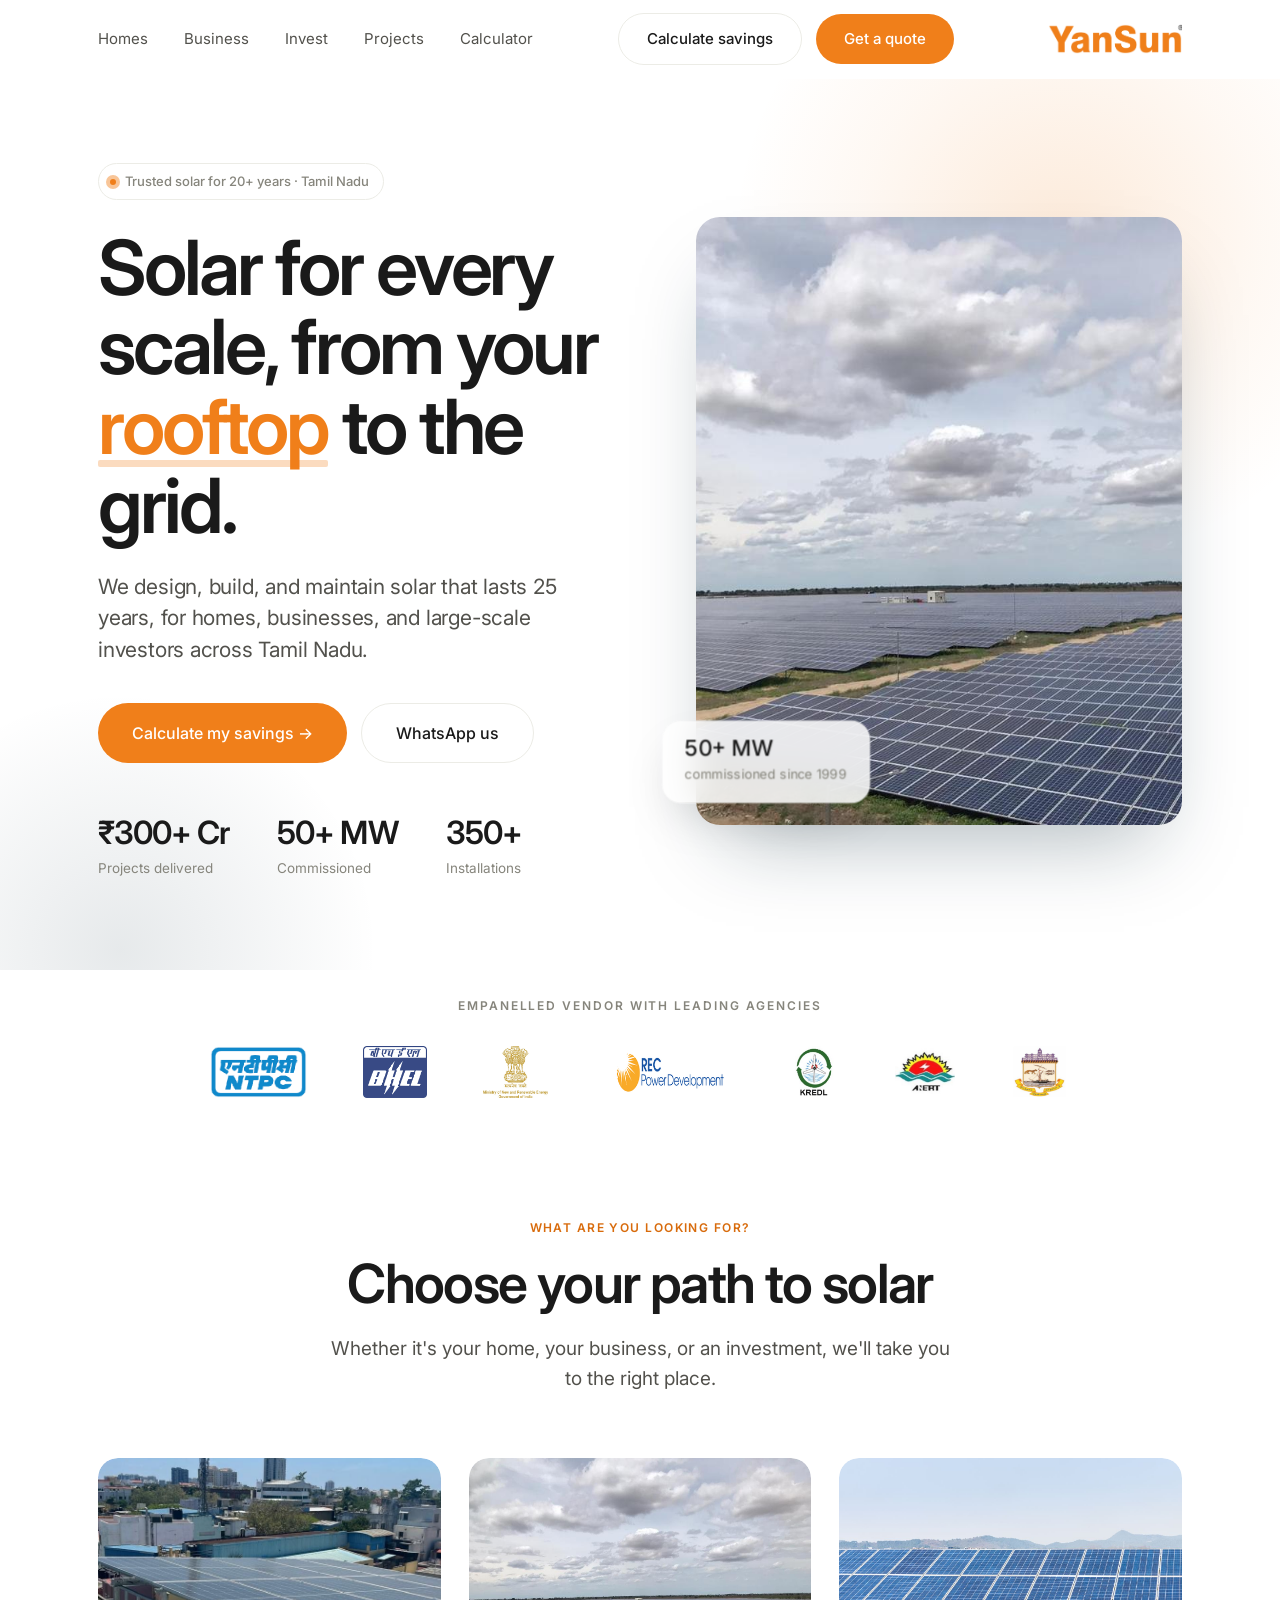
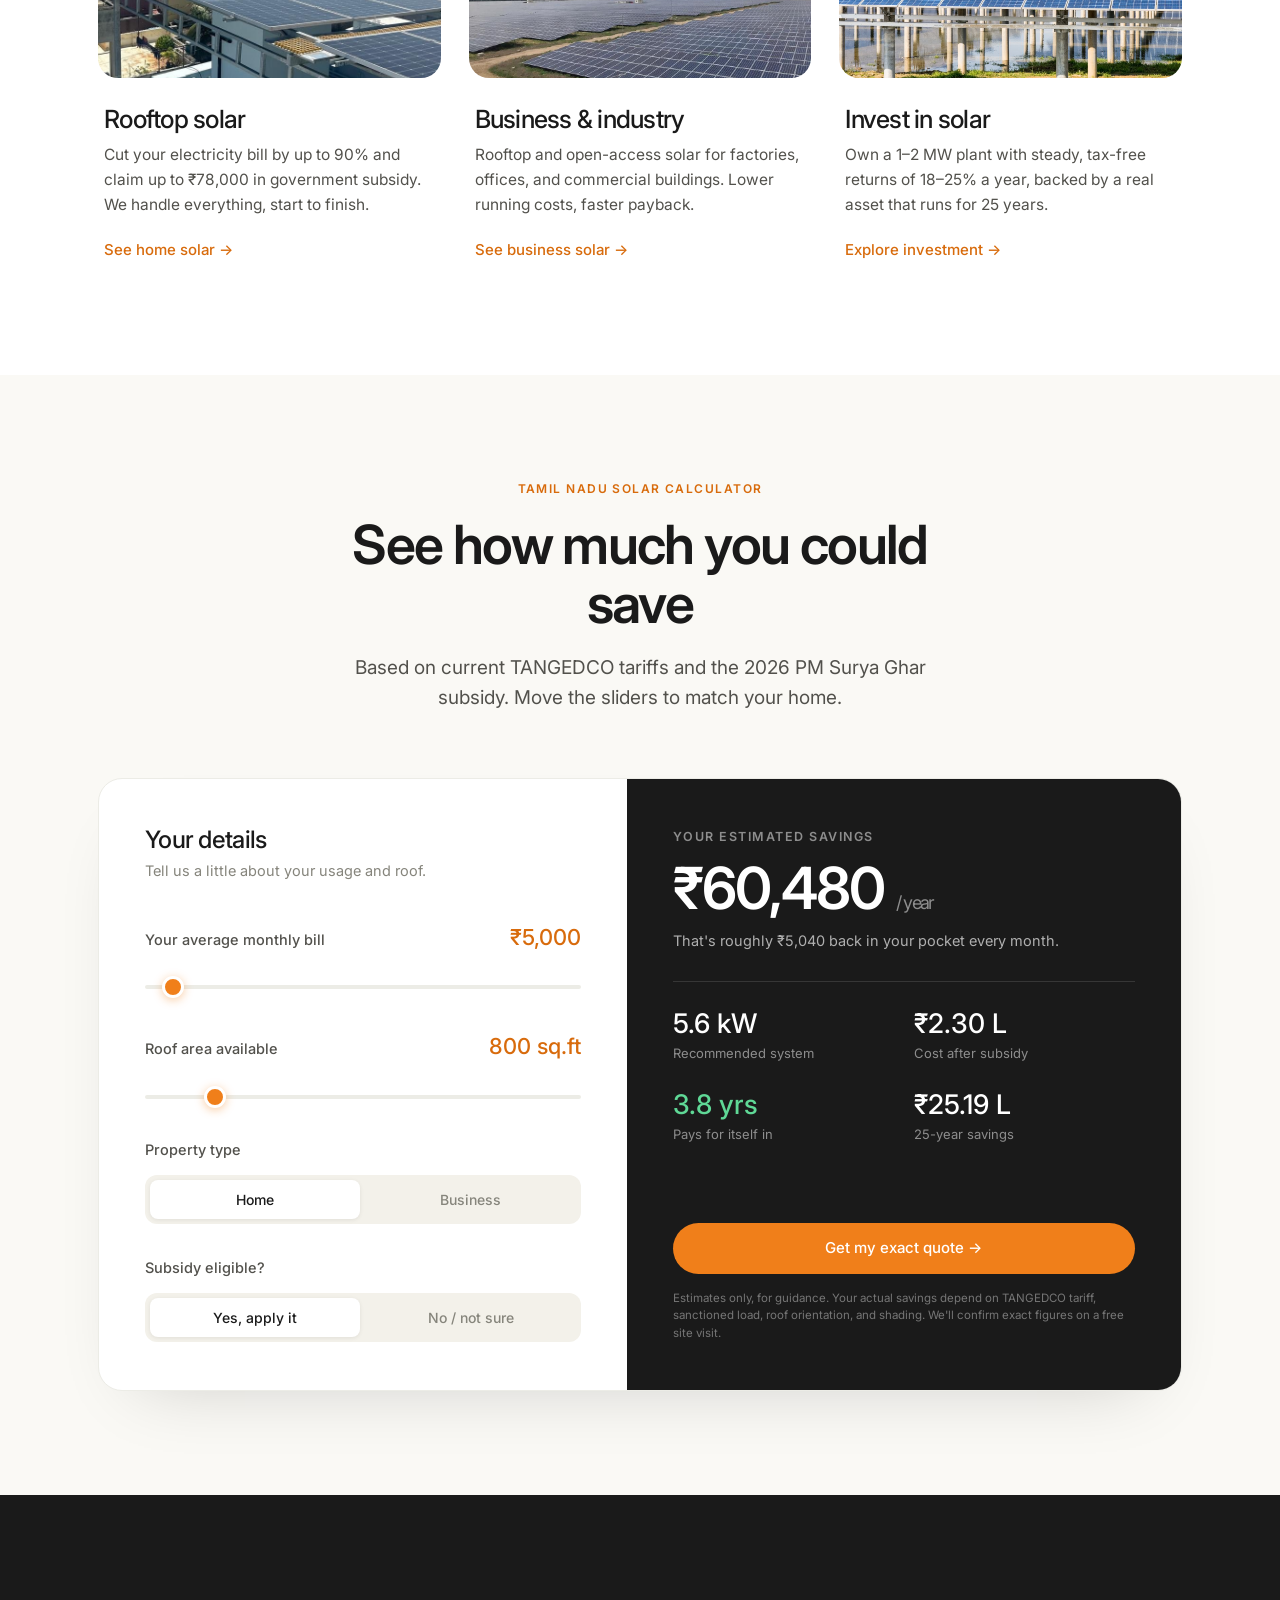
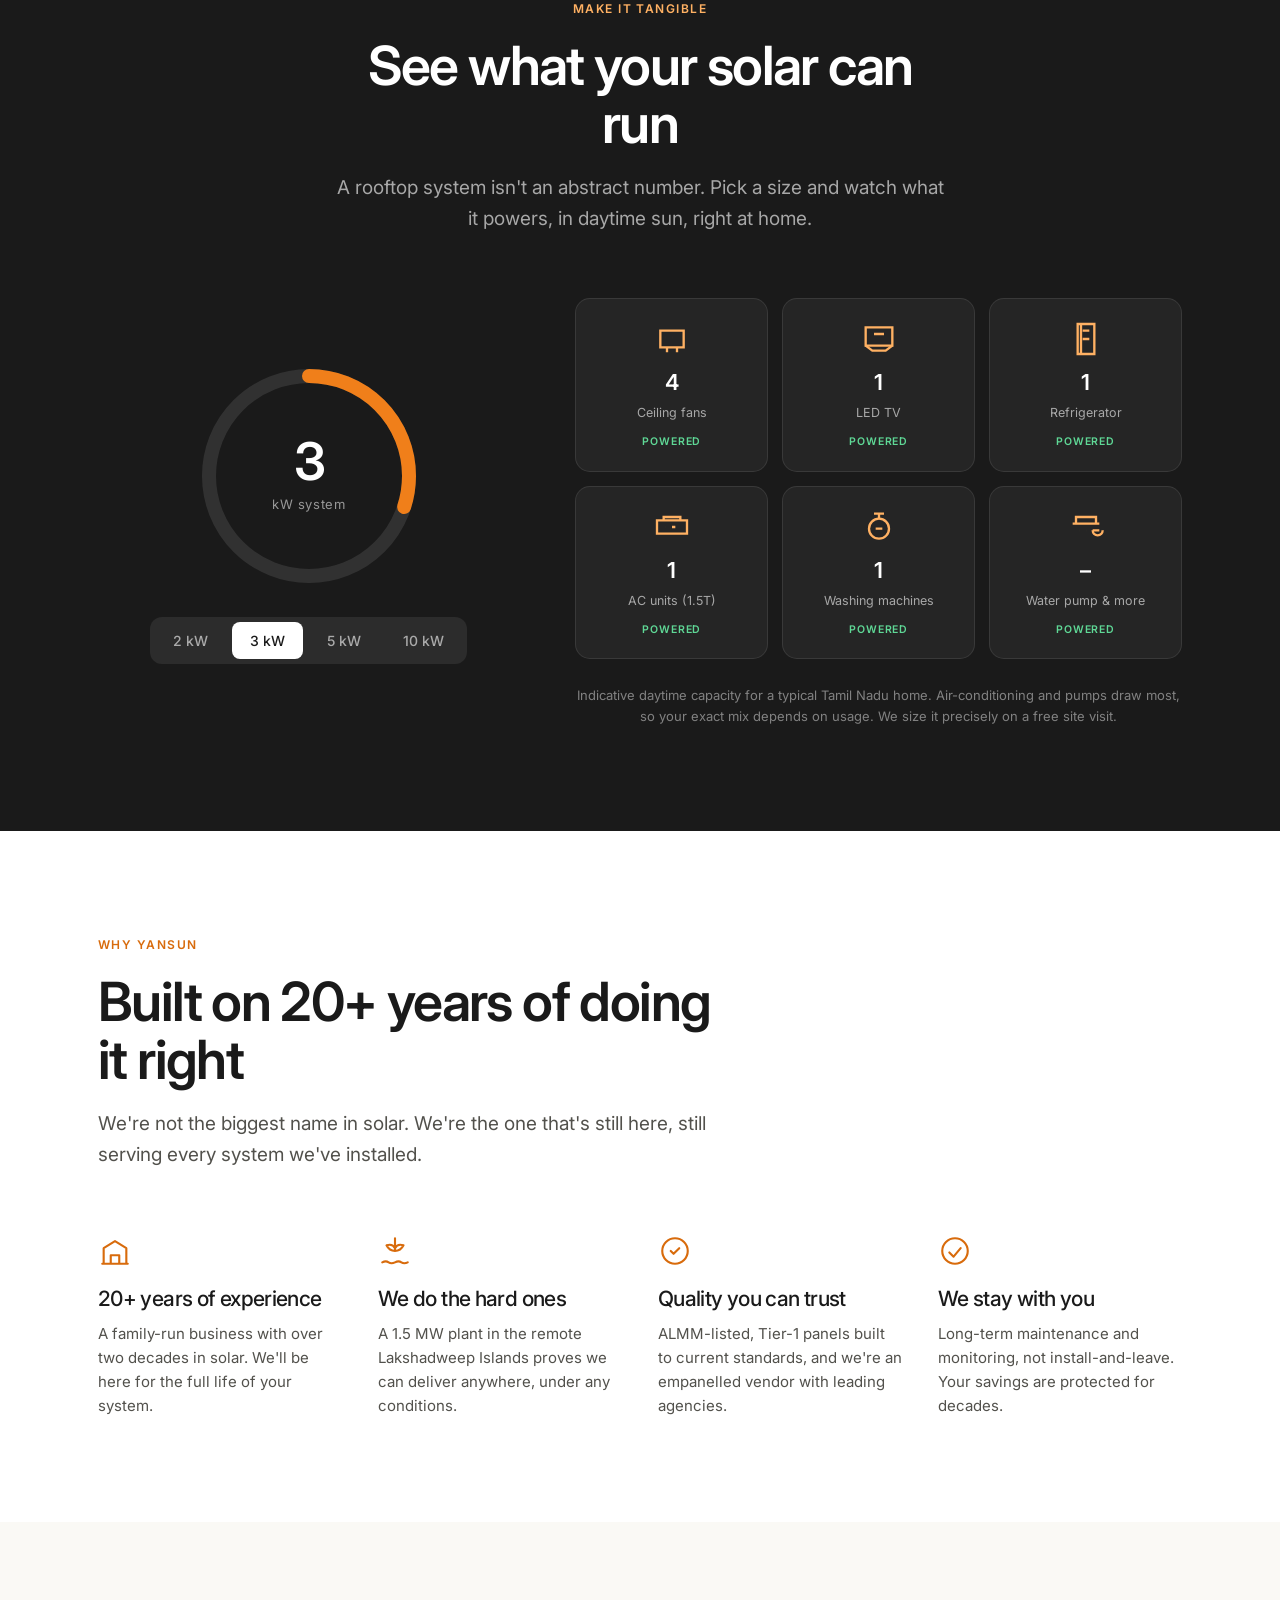
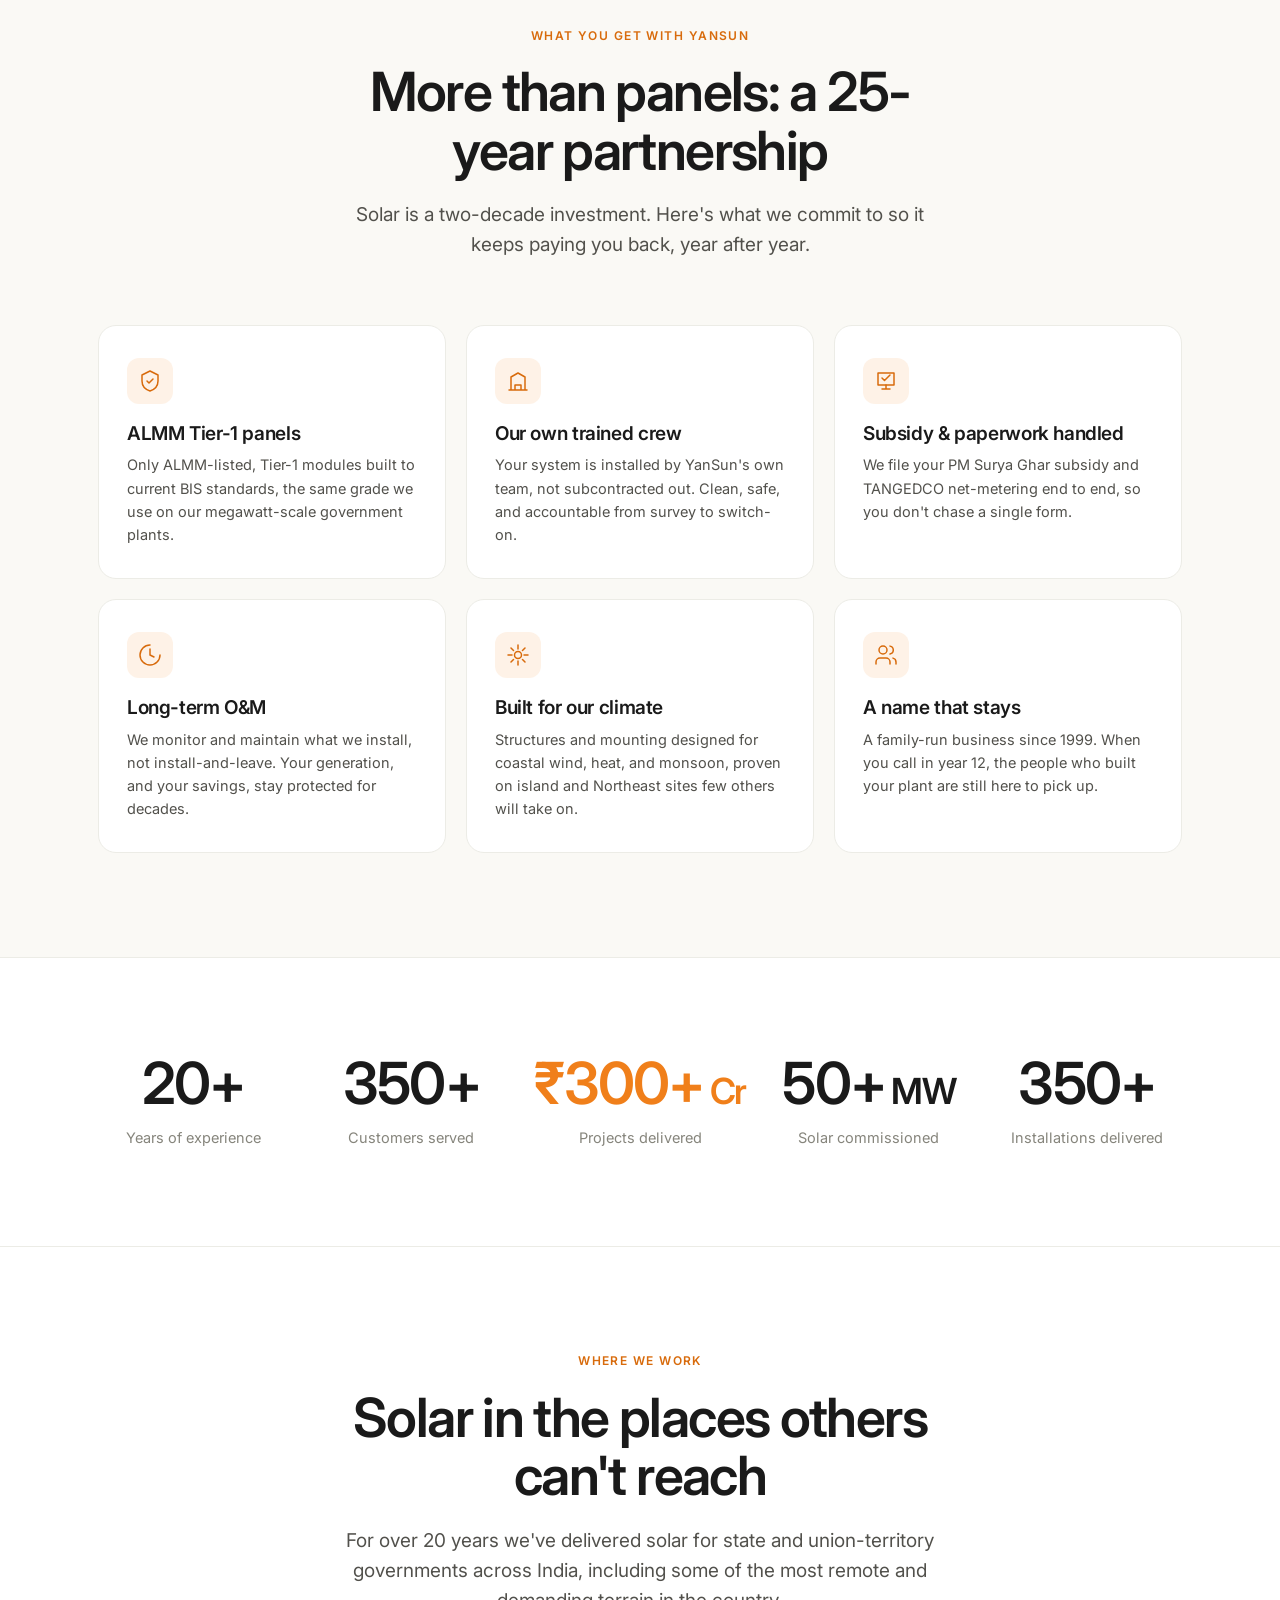
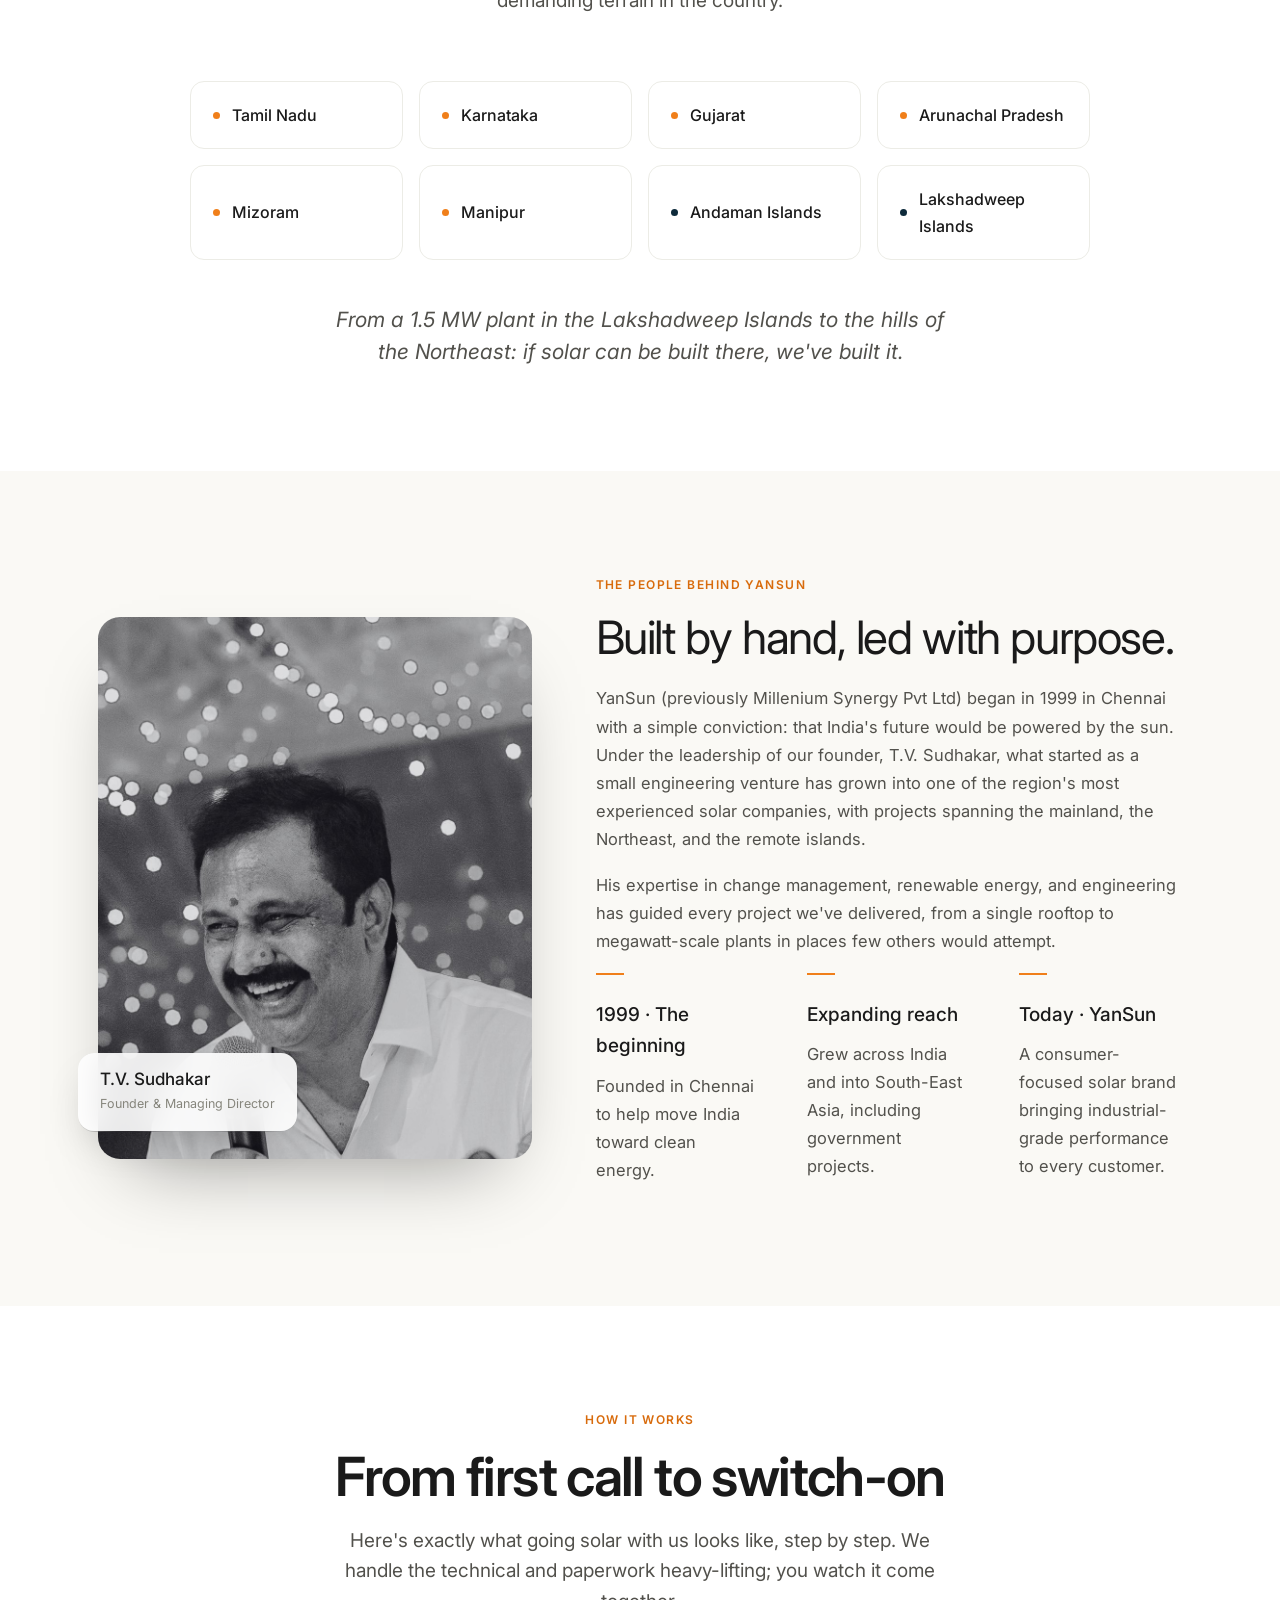
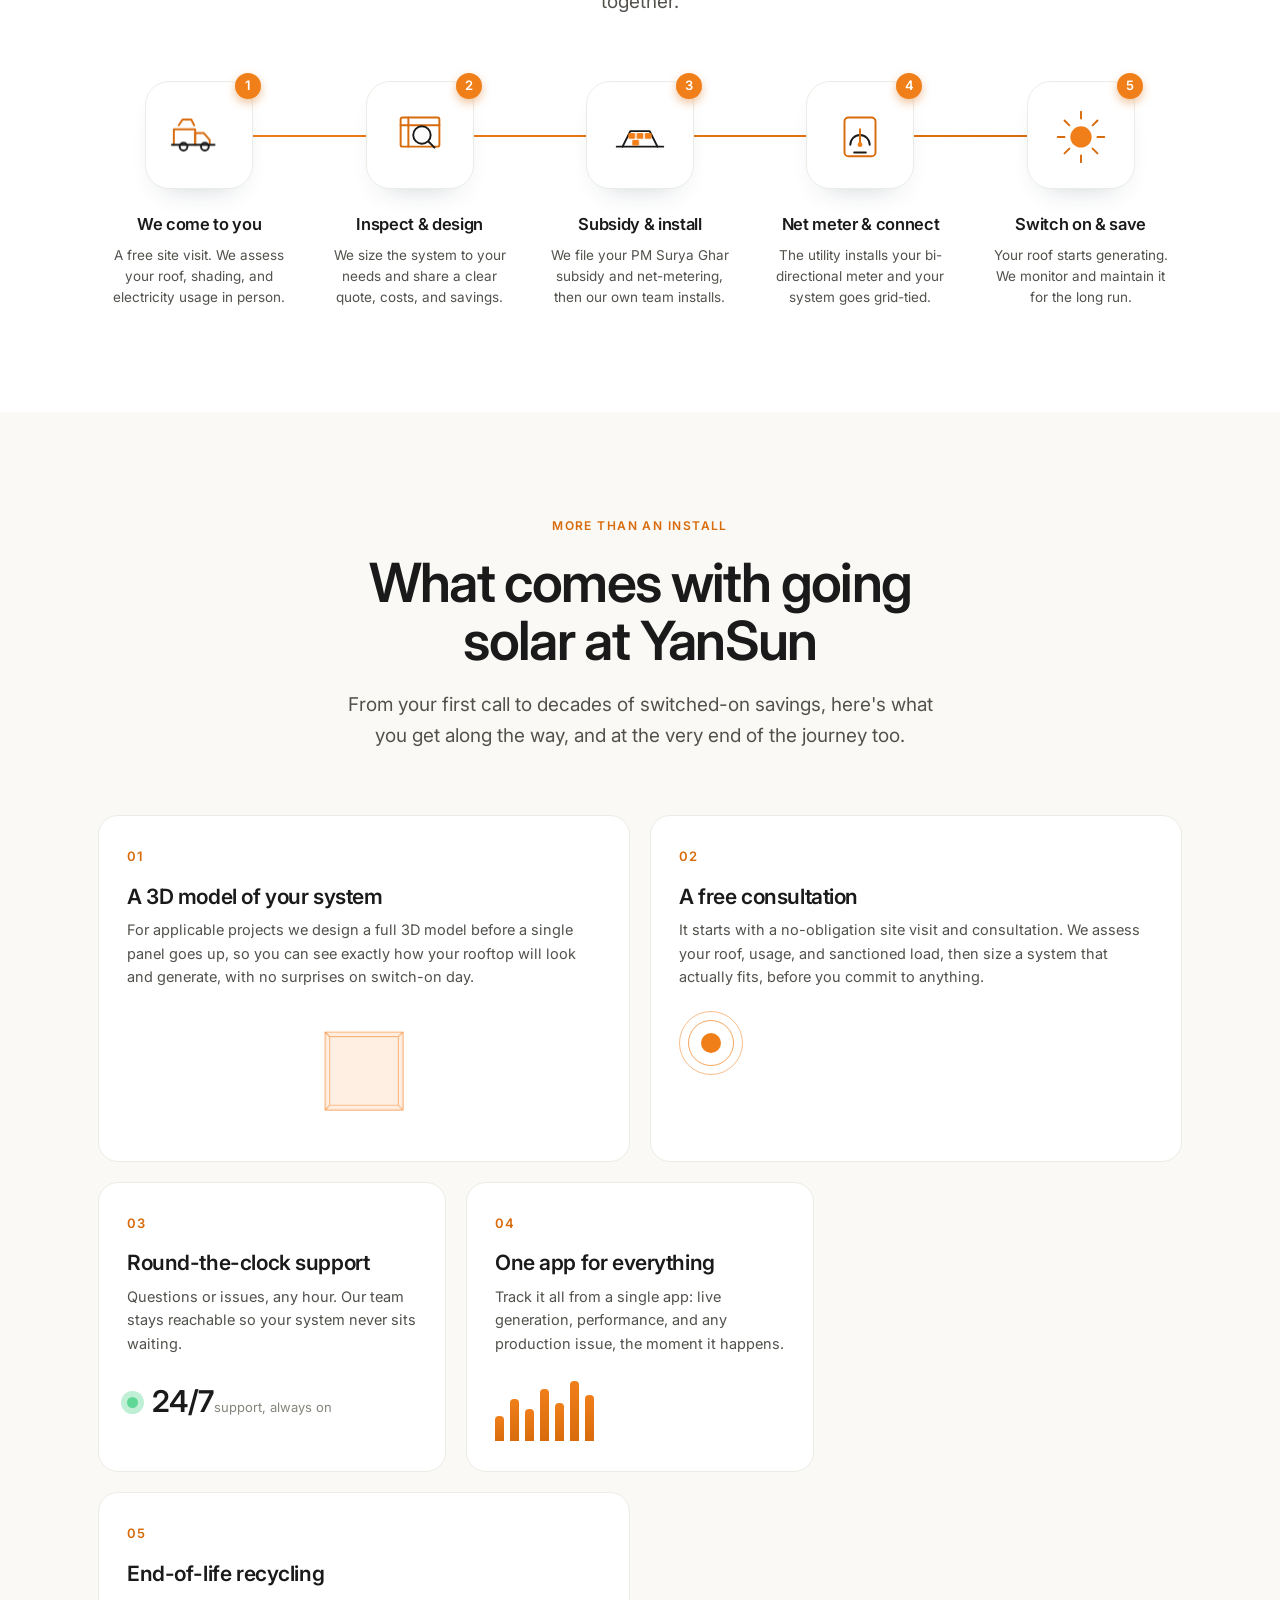
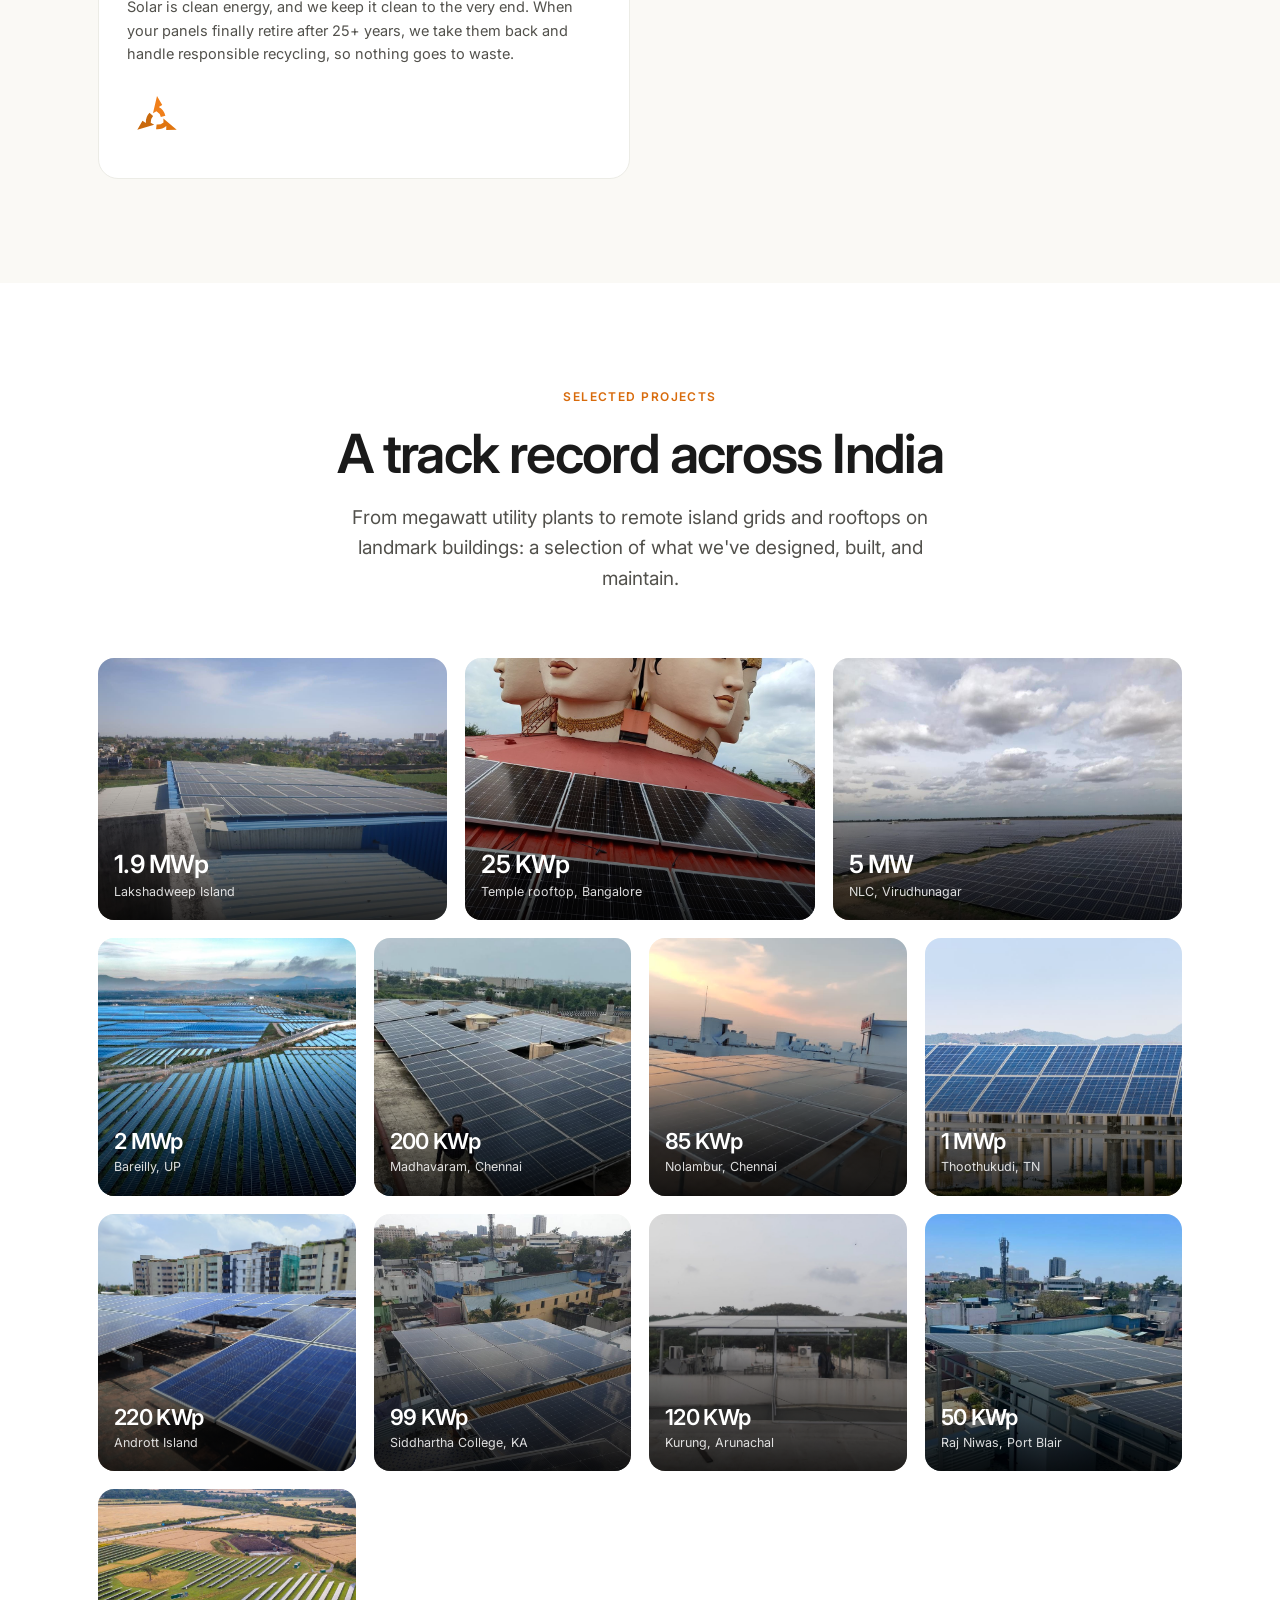
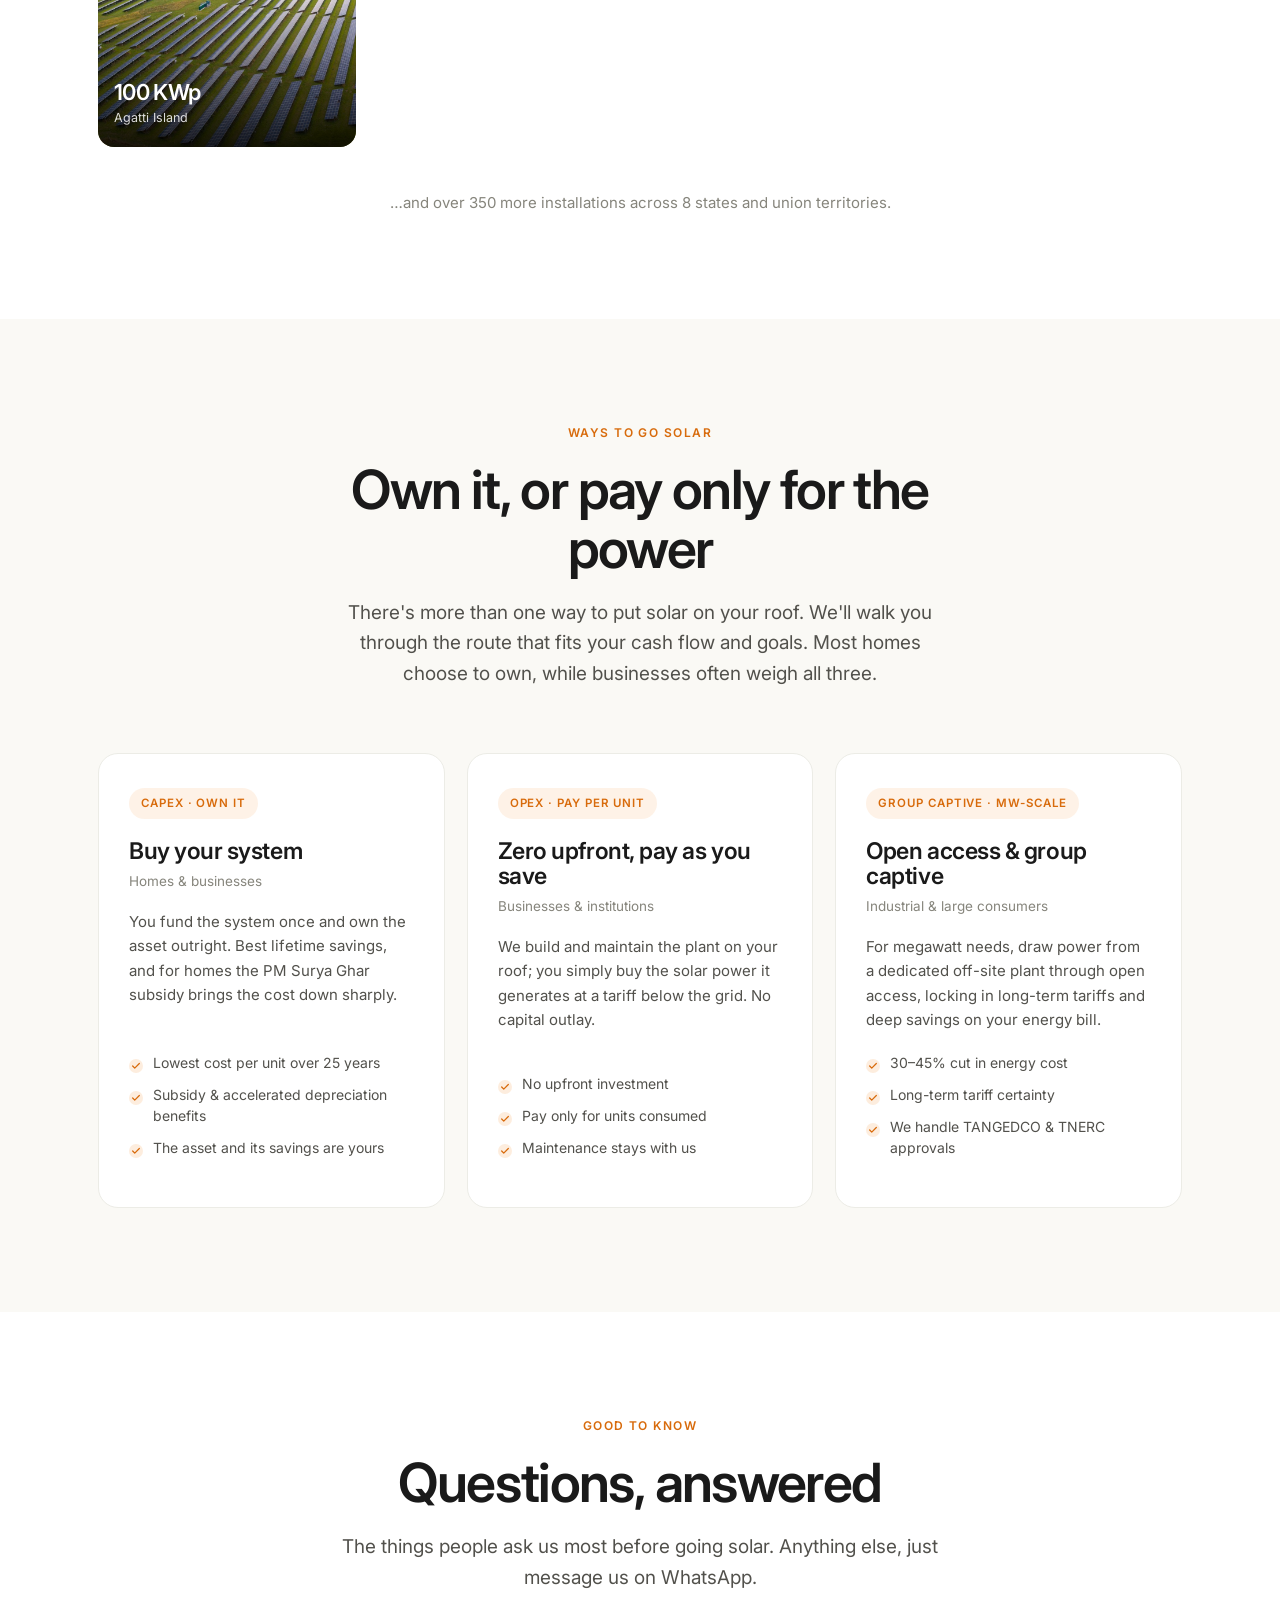
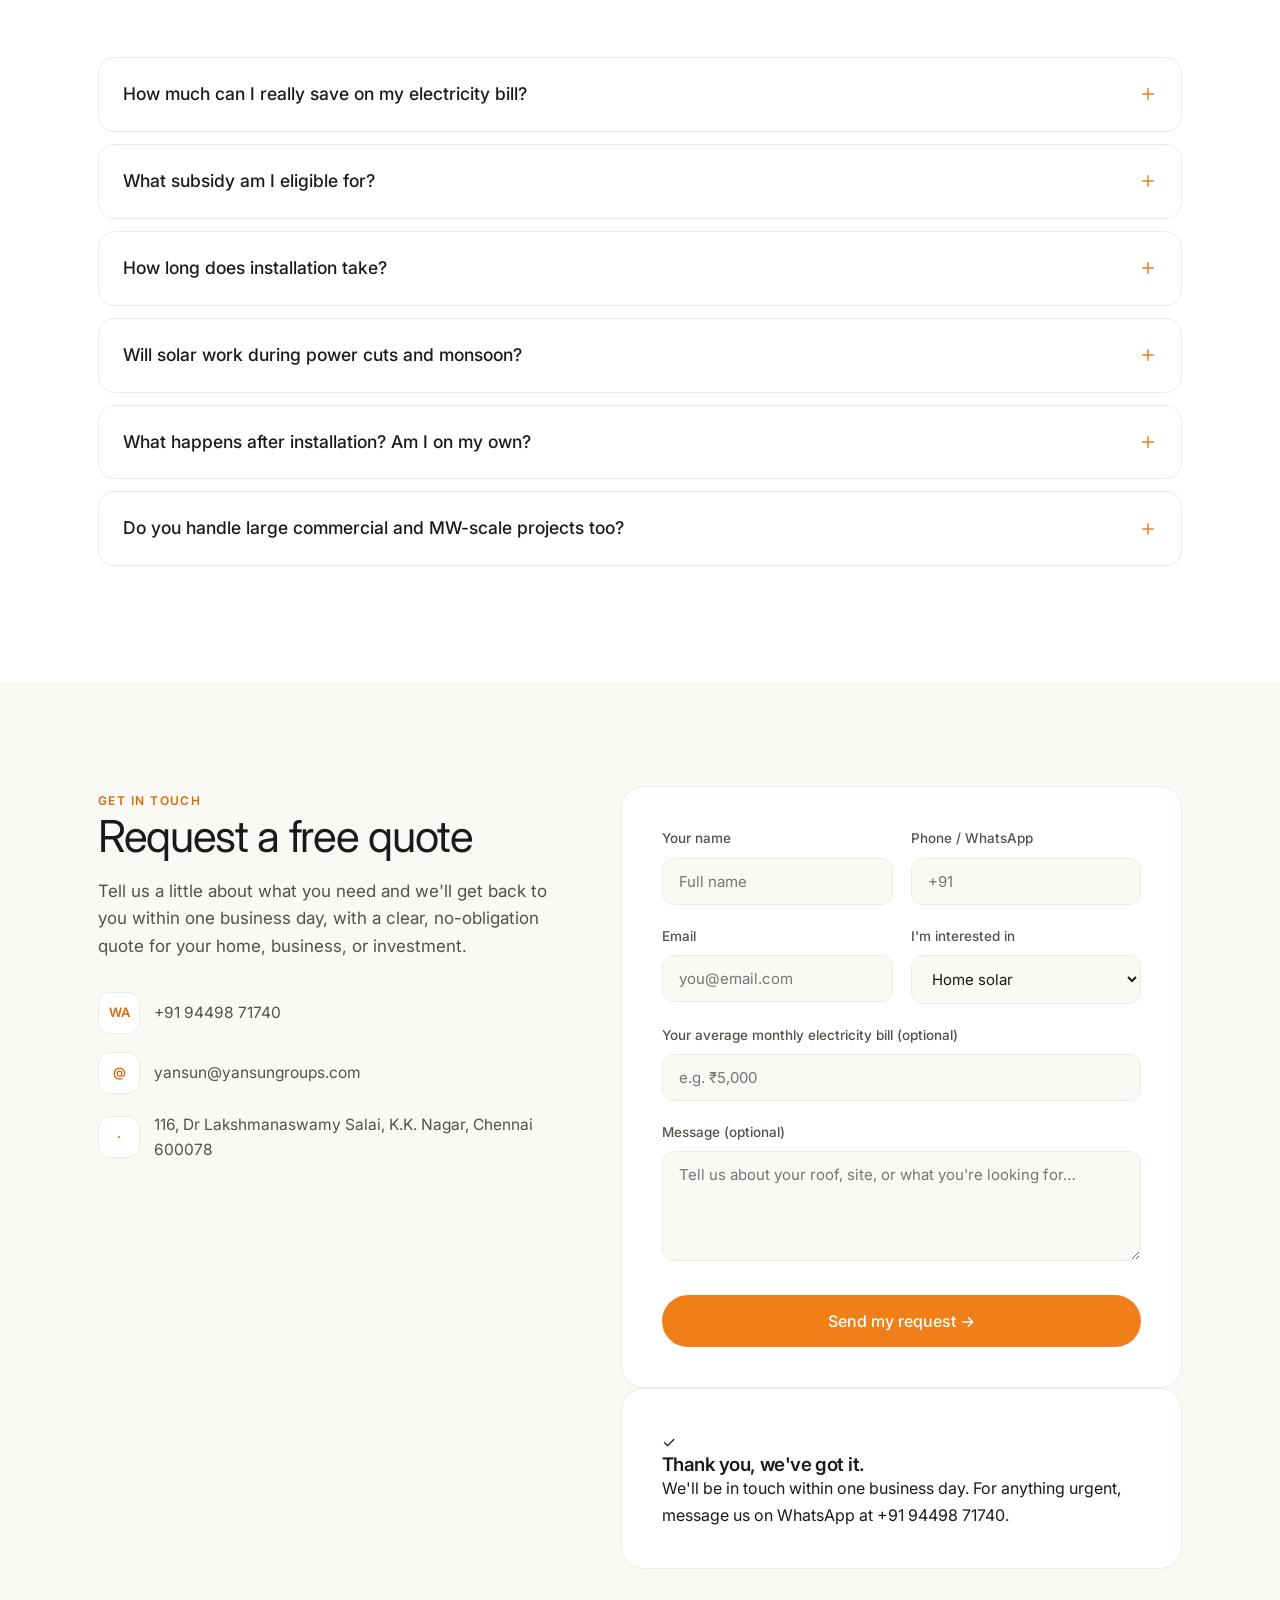
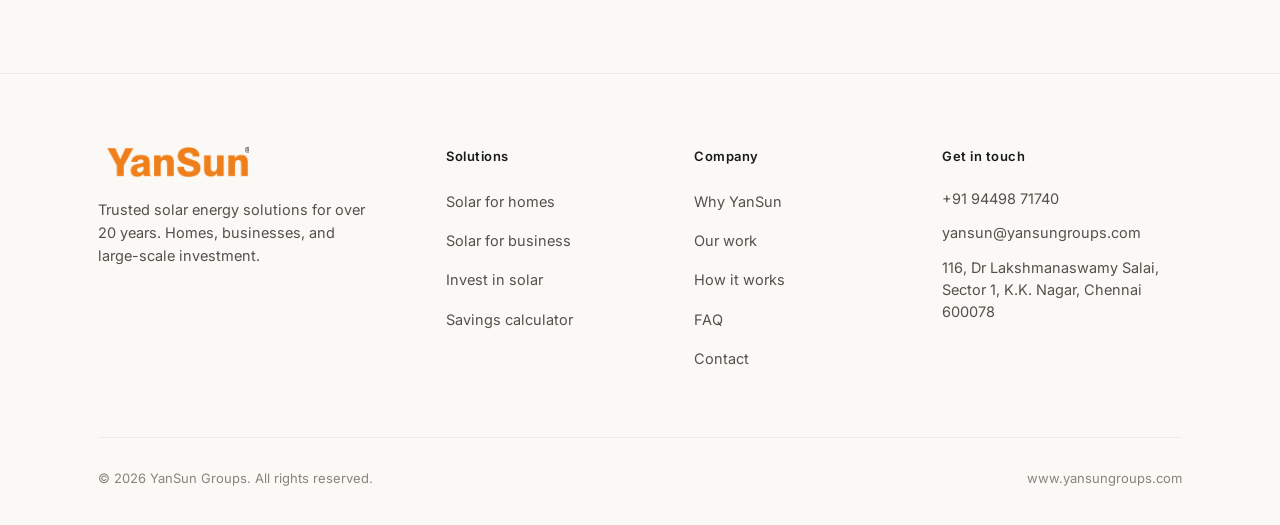
==== index.html @ 030a34dc "Note former company name (Millenium Synergy) in About section" ====
<!DOCTYPE html>
<html lang="en">
<head>
<meta charset="UTF-8">
<meta name="viewport" content="width=device-width, initial-scale=1.0">
<title>YanSun · Solar for homes, business & investment in Tamil Nadu</title>
<meta name="description" content="Trusted solar for 20+ years. Rooftop solar for homes and businesses, megawatt-scale plants, and solar investment across Tamil Nadu. Empanelled vendor. Calculate your savings instantly.">
<link rel="icon" type="image/png" href="images/brand-emblem.png">
<link rel="preconnect" href="https://fonts.googleapis.com">
<link rel="preconnect" href="https://fonts.gstatic.com" crossorigin>
<link href="https://fonts.googleapis.com/css2?family=Inter:wght@300;400;500;600;700&display=swap" rel="stylesheet">
<link rel="stylesheet" href="styles.css">
</head>
<body>

<!-- ============ SCROLL PROGRESS ============ -->
<div class="scroll-prog" id="scrollProg"></div>

<!-- ============ HEADER ============ -->
<header id="hdr">
  <div class="wrap nav">
    <nav class="nav-links">
      <a href="solar-for-homes.html">Homes</a>
      <a href="solar-for-business.html">Business</a>
      <a href="invest-in-solar.html">Invest</a>
      <a href="#work">Projects</a>
      <a href="#calculator">Calculator</a>
    </nav>
    <div class="nav-cta">
      <a href="#calculator" class="btn btn-ghost">Calculate savings</a>
      <a href="#contact" class="btn btn-orange">Get a quote</a>
    </div>
    <a href="#" class="brand" aria-label="YanSun home"><img src="images/yansun-wordmark.png" alt="YanSun"></a>
    <button class="menu-btn" id="menuBtn" aria-label="Menu"><span></span><span></span><span></span></button>
  </div>
</header>

<!-- ============ HERO ============ -->
<section class="hero">
  <div class="hero-glow"></div>
  <div class="hero-glow two"></div>
  <div class="wrap hero-grid">
    <div class="hero-copy">
      <div class="hero-tag"><span class="dot"></span> Trusted solar for 20+ years · Tamil Nadu</div>
      <h1>Solar for every scale, from your <span class="accent">rooftop</span> to the grid.</h1>
      <p class="lead">We design, build, and maintain solar that lasts 25 years, for homes, businesses, and large-scale investors across Tamil Nadu.</p>
      <div class="hero-actions">
        <a href="#calculator" class="btn btn-orange btn-lg">Calculate my savings →</a>
        <a href="https://wa.me/919449871740" class="btn btn-ghost btn-lg" target="_blank" rel="noopener">WhatsApp us</a>
      </div>
      <div class="hero-trust">
        <div class="t"><b>₹300+ Cr</b><span>Projects delivered</span></div>
        <div class="t"><b>50+ MW</b><span>Commissioned</span></div>
        <div class="t"><b>350+</b><span>Installations</span></div>
      </div>
    </div>
    <div class="hero-visual">
      <div class="main-img">
        <img src="images/up-2mw.jpg" alt="2 MW solar power plant in Uttar Pradesh">
      </div>
      <div class="hero-float">
        <div><b>50+ MW</b><span>commissioned since 1999</span></div>
      </div>
    </div>
  </div>
</section>

<!-- ============ LOGO STRIP ============ -->
<div class="logos">
  <div class="wrap">
    <p class="lbl">Empanelled vendor with leading agencies</p>
    <div class="logo-row">
      <img src="images/logos/ntpc.png" alt="NTPC">
      <img src="images/logos/bhel.png" alt="BHEL">
      <img src="images/logos/mnre.png" alt="Ministry of New and Renewable Energy">
      <img src="images/logos/rec.png" alt="REC Power Development">
      <img src="images/logos/kredl.png" alt="KREDL">
      <img src="images/logos/anert.png" alt="ANERT">
      <img src="images/logos/chennai-corp.png" alt="Greater Chennai Corporation">
    </div>
  </div>
</div>

<!-- ============ PATHS ============ -->
<section class="sec" id="paths">
  <div class="wrap">
    <div class="sec-head center reveal">
      <span class="eyebrow">What are you looking for?</span>
      <h2>Choose your path to solar</h2>
      <p>Whether it's your home, your business, or an investment, we'll take you to the right place.</p>
    </div>
    <div class="paths">
      <div class="path reveal">
        <div class="pic"><img src="images/chennai-rooftop.jpg" alt="Rooftop solar on a Chennai home"><span class="tag">For your home</span></div>
        <div class="body">
          <h3>Rooftop solar</h3>
          <p>Cut your electricity bill by up to 90% and claim up to ₹78,000 in government subsidy. We handle everything, start to finish.</p>
          <a href="solar-for-homes.html" class="go">See home solar →</a>
        </div>
      </div>
      <div class="path reveal">
        <div class="pic"><img src="images/commercial-rooftop.jpg" alt="Commercial rooftop solar in Tamil Nadu"><span class="tag">For your business</span></div>
        <div class="body">
          <h3>Business &amp; industry</h3>
          <p>Rooftop and open-access solar for factories, offices, and commercial buildings. Lower running costs, faster payback.</p>
          <a href="solar-for-business.html" class="go">See business solar →</a>
        </div>
      </div>
      <div class="path reveal">
        <div class="pic"><img src="images/solar-field-3.jpg" alt="Megawatt-scale solar plant"><span class="tag">To invest</span></div>
        <div class="body">
          <h3>Invest in solar</h3>
          <p>Own a 1–2 MW plant with steady, tax-free returns of 18–25% a year, backed by a real asset that runs for 25 years.</p>
          <a href="invest-in-solar.html" class="go">Explore investment →</a>
        </div>
      </div>
    </div>
  </div>
</section>

<!-- ============ CALCULATOR ============ -->
<section class="sec calc-sec" id="calculator">
  <div class="wrap">
    <div class="sec-head center reveal">
      <span class="eyebrow">Tamil Nadu solar calculator</span>
      <h2>See how much you could save</h2>
      <p>Based on current TANGEDCO tariffs and the 2026 PM Surya Ghar subsidy. Move the sliders to match your home.</p>
    </div>
    <div class="calc reveal">
      <div class="calc-controls">
        <h3>Your details</h3>
        <p class="sub">Tell us a little about your usage and roof.</p>

        <div class="field">
          <label>Your average monthly bill <span class="val" id="billVal">₹5,000</span></label>
          <input type="range" id="bill" min="1000" max="100000" step="1000" value="5000">
        </div>

        <div class="field">
          <label>Roof area available <span class="val" id="roofVal">800 sq.ft</span></label>
          <input type="range" id="roof" min="100" max="5000" step="50" value="800">
        </div>

        <div class="field">
          <label style="margin-bottom:13px">Property type</label>
          <div class="seg" id="ptype">
            <button class="on" data-t="home">Home</button>
            <button data-t="business">Business</button>
          </div>
        </div>

        <div class="field" style="margin-bottom:0">
          <label style="margin-bottom:13px">Subsidy eligible? <span class="val" id="subEl" style="font-size:14px;color:rgba(255,255,255,.6)">Homes only</span></label>
          <div class="seg" id="subt">
            <button class="on" data-s="yes">Yes, apply it</button>
            <button data-s="no">No / not sure</button>
          </div>
        </div>
      </div>

      <div class="calc-results">
        <div class="rlabel">Your estimated savings</div>
        <div class="big-save" id="annualSave">₹38,400 <span class="yr">/ year</span></div>
        <div class="save-note" id="saveNote">That's roughly ₹3,200 back in your pocket every month.</div>

        <div class="rgrid">
          <div class="cell"><div class="n" id="sysSize">3.0 kW</div><div class="l">Recommended system</div></div>
          <div class="cell"><div class="n" id="sysCost">₹1.65 L</div><div class="l">Cost after subsidy</div></div>
          <div class="cell"><div class="n green" id="payback">4.3 yrs</div><div class="l">Pays for itself in</div></div>
          <div class="cell"><div class="n" id="lifetime">₹9.6 L</div><div class="l">25-year savings</div></div>
        </div>

        <div class="calc-cta">
          <a href="#contact" class="btn" id="calcQuote">Get my exact quote →</a>
          <p class="calc-disc">Estimates only, for guidance. Your actual savings depend on TANGEDCO tariff, sanctioned load, roof orientation, and shading. We'll confirm exact figures on a free site visit.</p>
        </div>
      </div>
    </div>
  </div>
</section>

<!-- ============ WHAT IT RUNS ============ -->
<section class="sec runs-sec">
  <div class="wrap">
    <div class="sec-head center reveal">
      <span class="eyebrow">Make it tangible</span>
      <h2>See what your solar can run</h2>
      <p>A rooftop system isn't an abstract number. Pick a size and watch what it powers, in daytime sun, right at home.</p>
    </div>
    <div class="runs-wrap reveal">
      <div class="runs-dial">
        <div class="ring">
          <svg width="230" height="230" viewBox="0 0 230 230">
            <circle cx="115" cy="115" r="100" fill="none" stroke="rgba(255,255,255,.1)" stroke-width="14"/>
            <circle id="dialArc" cx="115" cy="115" r="100" fill="none" stroke="#F07F1A" stroke-width="14" stroke-linecap="round" stroke-dasharray="628" stroke-dashoffset="471"/>
          </svg>
          <div class="kw"><b id="runsKw">3</b><span>kW system</span></div>
        </div>
        <div class="runs-seg" id="runsSeg">
          <button data-kw="2">2 kW</button>
          <button class="on" data-kw="3">3 kW</button>
          <button data-kw="5">5 kW</button>
          <button data-kw="10">10 kW</button>
        </div>
      </div>
      <div>
        <div class="runs-grid" id="runsGrid">
          <div class="appl" data-need="1"><div class="ai"><svg viewBox="0 0 24 24"><path d="M5 7h14v10H5z"/><path d="M9 17v3M15 17v3M8 11h.01M12 11h.01"/></svg></div><b id="qFan">4</b><span>Ceiling fans</span><div class="badge-on">Powered</div></div>
          <div class="appl" data-need="1"><div class="ai"><svg viewBox="0 0 24 24"><path d="M4 5h16v11H4z"/><path d="M4 16l4 3h8l4-3M9 9h6"/></svg></div><b id="qTv">1</b><span>LED TV</span><div class="badge-on">Powered</div></div>
          <div class="appl" data-need="1"><div class="ai"><svg viewBox="0 0 24 24"><path d="M7 3h10v18H7z"/><path d="M10 7h4M10 12h4M9 3v18"/></svg></div><b id="qFridge">1</b><span>Refrigerator</span><div class="badge-on">Powered</div></div>
          <div class="appl" data-need="2"><div class="ai"><svg viewBox="0 0 24 24"><path d="M3 8h18v8H3z"/><path d="M7 8V6h10v2M8 12h.01M12 12h2"/></svg></div><b id="qAc">1</b><span>AC units (1.5T)</span><div class="badge-on">Powered</div></div>
          <div class="appl" data-need="3"><div class="ai"><svg viewBox="0 0 24 24"><circle cx="12" cy="13" r="6"/><path d="M9 4h6M12 4v3M10 13h4"/></svg></div><b id="qWash">1</b><span>Washing machines</span><div class="badge-on">Powered</div></div>
          <div class="appl" data-need="5"><div class="ai"><svg viewBox="0 0 24 24"><path d="M4 10h16M6 10V6h12v4M8 14h.01M12 14h.01M16 14h4M16 14a3 3 0 1 0 6 0"/></svg></div><b id="qPump">+</b><span>Water pump &amp; more</span><div class="badge-on">Powered</div></div>
        </div>
        <p class="runs-note">Indicative daytime capacity for a typical Tamil Nadu home. Air-conditioning and pumps draw most, so your exact mix depends on usage. We size it precisely on a free site visit.</p>
      </div>
    </div>
  </div>
</section>

<!-- ============ WHY ============ -->
<section class="sec" id="why">
  <div class="wrap">
    <div class="sec-head reveal">
      <span class="eyebrow">Why YanSun</span>
      <h2>Built on 20+ years of doing it right</h2>
      <p>We're not the biggest name in solar. We're the one that's still here, still serving every system we've installed.</p>
    </div>
    <div class="why">
      <div class="card reveal">
        <div class="ic"><svg viewBox="0 0 24 24" fill="none" stroke="#D86B0C" stroke-width="1.5" stroke-linecap="round" stroke-linejoin="round"><path d="M3 21h18M4 21V10l8-5 8 5v11M9 21v-6h6v6"/></svg></div>
        <h3>20+ years of experience</h3>
        <p>A family-run business with over two decades in solar. We'll be here for the full life of your system.</p>
      </div>
      <div class="card reveal">
        <div class="ic"><svg viewBox="0 0 24 24" fill="none" stroke="#D86B0C" stroke-width="1.5" stroke-linecap="round" stroke-linejoin="round"><path d="M12 3v9M12 12c-3 0-5-2-6-4 3-1 5 0 6 2 1-2 3-3 6-2-1 2-3 4-6 4zM3 20c2-1 3-1 4.5 0 1.5 1 2.5 1 4.5 0 2-1 3-1 4.5 0 1.5 1 2.5 1 4.5 0"/></svg></div>
        <h3>We do the hard ones</h3>
        <p>A 1.5 MW plant in the remote Lakshadweep Islands proves we can deliver anywhere, under any conditions.</p>
      </div>
      <div class="card reveal">
        <div class="ic"><svg viewBox="0 0 24 24" fill="none" stroke="#D86B0C" stroke-width="1.5" stroke-linecap="round" stroke-linejoin="round"><path d="M9 12l2 2 4-4M21 12a9 9 0 11-18 0 9 9 0 0118 0z"/></svg></div>
        <h3>Quality you can trust</h3>
        <p>ALMM-listed, Tier-1 panels built to current standards, and we're an empanelled vendor with leading agencies.</p>
      </div>
      <div class="card reveal">
        <div class="ic"><svg viewBox="0 0 24 24" fill="none" stroke="#D86B0C" stroke-width="1.5" stroke-linecap="round" stroke-linejoin="round"><path d="M8 13l3 3 5-6M3 12a9 9 0 0118 0 9 9 0 01-18 0z"/></svg></div>
        <h3>We stay with you</h3>
        <p>Long-term maintenance and monitoring, not install-and-leave. Your savings are protected for decades.</p>
      </div>
    </div>
  </div>
</section>

<!-- ============ ASSURANCES ============ -->
<section class="sec assure-sec">
  <div class="wrap">
    <div class="sec-head center reveal">
      <span class="eyebrow">What you get with YanSun</span>
      <h2>More than panels: a 25-year partnership</h2>
      <p>Solar is a two-decade investment. Here's what we commit to so it keeps paying you back, year after year.</p>
    </div>
    <div class="assure">
      <div class="a reveal">
        <div class="ic"><svg viewBox="0 0 24 24" fill="none" stroke-width="1.5" stroke-linecap="round" stroke-linejoin="round"><path d="M12 2l8 4v6c0 5-3.5 8.5-8 10-4.5-1.5-8-5-8-10V6l8-4z"/><path d="M9 12l2 2 4-4"/></svg></div>
        <h3>ALMM Tier-1 panels</h3>
        <p>Only ALMM-listed, Tier-1 modules built to current BIS standards, the same grade we use on our megawatt-scale government plants.</p>
      </div>
      <div class="a reveal">
        <div class="ic"><svg viewBox="0 0 24 24" fill="none" stroke-width="1.5" stroke-linecap="round" stroke-linejoin="round"><path d="M3 21h18M5 21V8l7-4 7 4v13M9 21v-5h6v5"/></svg></div>
        <h3>Our own trained crew</h3>
        <p>Your system is installed by YanSun's own team, not subcontracted out. Clean, safe, and accountable from survey to switch-on.</p>
      </div>
      <div class="a reveal">
        <div class="ic"><svg viewBox="0 0 24 24" fill="none" stroke-width="1.5" stroke-linecap="round" stroke-linejoin="round"><path d="M4 4h16v12H4z"/><path d="M8 20h8M12 16v4M8 9l2.5 2.5L16 6"/></svg></div>
        <h3>Subsidy &amp; paperwork handled</h3>
        <p>We file your PM Surya Ghar subsidy and TANGEDCO net-metering end to end, so you don't chase a single form.</p>
      </div>
      <div class="a reveal">
        <div class="ic"><svg viewBox="0 0 24 24" fill="none" stroke-width="1.5" stroke-linecap="round" stroke-linejoin="round"><path d="M22 12A10 10 0 1 1 12 2"/><path d="M12 6v6l4 2"/></svg></div>
        <h3>Long-term O&amp;M</h3>
        <p>We monitor and maintain what we install, not install-and-leave. Your generation, and your savings, stay protected for decades.</p>
      </div>
      <div class="a reveal">
        <div class="ic"><svg viewBox="0 0 24 24" fill="none" stroke-width="1.5" stroke-linecap="round" stroke-linejoin="round"><path d="M12 2v4M12 18v4M2 12h4M18 12h4M5 5l2.5 2.5M16.5 16.5L19 19M19 5l-2.5 2.5M7.5 16.5L5 19"/><circle cx="12" cy="12" r="3.5"/></svg></div>
        <h3>Built for our climate</h3>
        <p>Structures and mounting designed for coastal wind, heat, and monsoon, proven on island and Northeast sites few others will take on.</p>
      </div>
      <div class="a reveal">
        <div class="ic"><svg viewBox="0 0 24 24" fill="none" stroke-width="1.5" stroke-linecap="round" stroke-linejoin="round"><path d="M16 21v-2a4 4 0 0 0-4-4H6a4 4 0 0 0-4 4v2"/><circle cx="9" cy="7" r="4"/><path d="M22 21v-2a4 4 0 0 0-3-3.87M16 3.13A4 4 0 0 1 16 11"/></svg></div>
        <h3>A name that stays</h3>
        <p>A family-run business since 1999. When you call in year 12, the people who built your plant are still here to pick up.</p>
      </div>
    </div>
  </div>
</section>

<!-- ============ STATS BAND ============ -->
<section class="band">
  <div class="wrap band-grid">
    <div class="s reveal"><b><span class="count" data-to="20" data-suffix="+">0</span></b><span>Years of experience</span></div>
    <div class="s reveal"><b><span class="count" data-to="350" data-suffix="+">0</span></b><span>Customers served</span></div>
    <div class="s reveal"><b class="accent-num">₹<span class="count" data-to="300" data-suffix="+">0</span><span class="unit"> Cr</span></b><span>Projects delivered</span></div>
    <div class="s reveal"><b><span class="count" data-to="50" data-suffix="+">0</span><span class="unit"> MW</span></b><span>Solar commissioned</span></div>
    <div class="s reveal"><b><span class="count" data-to="350" data-suffix="+">0</span></b><span>Installations delivered</span></div>
  </div>
</section>

<!-- ============ REACH ============ -->
<section class="sec">
  <div class="wrap">
    <div class="sec-head center reveal">
      <span class="eyebrow">Where we work</span>
      <h2>Solar in the places others can't reach</h2>
      <p>For over 20 years we've delivered solar for state and union-territory governments across India, including some of the most remote and demanding terrain in the country.</p>
    </div>
    <div class="reach reveal">
      <div class="reach-item"><span class="rdot"></span>Tamil Nadu</div>
      <div class="reach-item"><span class="rdot"></span>Karnataka</div>
      <div class="reach-item"><span class="rdot"></span>Gujarat</div>
      <div class="reach-item"><span class="rdot"></span>Arunachal Pradesh</div>
      <div class="reach-item"><span class="rdot"></span>Mizoram</div>
      <div class="reach-item"><span class="rdot"></span>Manipur</div>
      <div class="reach-item island"><span class="rdot"></span>Andaman Islands</div>
      <div class="reach-item island"><span class="rdot"></span>Lakshadweep Islands</div>
    </div>
    <p class="reach-note reveal">From a 1.5 MW plant in the Lakshadweep Islands to the hills of the Northeast: if solar can be built there, we've built it.</p>
  </div>
</section>

<!-- ============ FOUNDER ============ -->
<section class="sec bg-cream2" id="founder">
  <div class="wrap founder">
    <div class="portrait reveal">
      <img src="images/founder.jpg" alt="T.V. Sudhakar, Founder and Managing Director of YanSun">
      <div class="badge">
        <b>T.V. Sudhakar</b>
        <span>Founder &amp; Managing Director</span>
      </div>
    </div>
    <div class="txt reveal">
      <span class="eyebrow">The people behind YanSun</span>
      <h2>Built by hand, led with purpose.</h2>
      <p>YanSun (previously Millenium Synergy Pvt Ltd) began in 1999 in Chennai with a simple conviction: that India's future would be powered by the sun. Under the leadership of our founder, T.V. Sudhakar, what started as a small engineering venture has grown into one of the region's most experienced solar companies, with projects spanning the mainland, the Northeast, and the remote islands.</p>
      <p>His expertise in change management, renewable energy, and engineering has guided every project we've delivered, from a single rooftop to megawatt-scale plants in places few others would attempt.</p>
      <div class="journey">
        <div class="jitem"><h4>1999 · The beginning</h4><p>Founded in Chennai to help move India toward clean energy.</p></div>
        <div class="jitem"><h4>Expanding reach</h4><p>Grew across India and into South-East Asia, including government projects.</p></div>
        <div class="jitem"><h4>Today · YanSun</h4><p>A consumer-focused solar brand bringing industrial-grade performance to every customer.</p></div>
      </div>
    </div>
  </div>
</section>

<!-- ============ PROCESS / JOURNEY ============ -->
<section class="sec journey-sec" id="process">
  <div class="wrap">
    <div class="sec-head center reveal">
      <span class="eyebrow">How it works</span>
      <h2>From first call to switch-on</h2>
      <p>Here's exactly what going solar with us looks like, step by step. We handle the technical and paperwork heavy-lifting; you watch it come together.</p>
    </div>

    <div class="jrny" id="journey">
      <div class="jrny-track"><div class="fill"></div></div>
      <div class="jrny-steps">

        <!-- 1 — We come to you -->
        <div class="jstep">
          <div class="scene">
            <span class="jnum">1</span>
            <svg viewBox="0 0 64 64" aria-hidden="true">
              <g class="van">
                <path class="org" d="M6 42V26h22v16"/>
                <path class="org" d="M28 42V30h9l6 7v5"/>
                <path class="ink" d="M4 42h44"/>
                <circle class="ink wheel" cx="16" cy="44" r="4"/>
                <circle class="ink wheel" cx="38" cy="44" r="4"/>
                <path class="org" d="M11 22l4-6h9l3 6"/>
              </g>
            </svg>
          </div>
          <h4>We come to you</h4>
          <p>A free site visit. We assess your roof, shading, and electricity usage in person.</p>
        </div>

        <!-- 2 — Inspect & design -->
        <div class="jstep">
          <div class="scene">
            <span class="jnum">2</span>
            <svg viewBox="0 0 64 64" aria-hidden="true">
              <rect class="org" x="12" y="14" width="40" height="30" rx="2"/>
              <path class="org" d="M12 22h40M20 14v30"/>
              <g class="mag">
                <circle class="ink" cx="34" cy="32" r="9"/>
                <path class="ink" d="M41 39l6 6"/>
              </g>
            </svg>
          </div>
          <h4>Inspect &amp; design</h4>
          <p>We size the system to your needs and share a clear quote, costs, and savings.</p>
        </div>

        <!-- 3 — Subsidy & install -->
        <div class="jstep">
          <div class="scene">
            <span class="jnum">3</span>
            <svg viewBox="0 0 64 64" aria-hidden="true">
              <path class="ink" d="M8 44h48"/>
              <path class="ink" d="M14 44l8-16h20l8 16"/>
              <rect class="orgf pnl" x="20" y="30" width="7" height="6" rx="1"/>
              <rect class="orgf pnl" x="28.5" y="30" width="7" height="6" rx="1"/>
              <rect class="orgf pnl" x="37" y="30" width="7" height="6" rx="1"/>
              <rect class="orgf pnl" x="24" y="37" width="7" height="6" rx="1"/>
            </svg>
          </div>
          <h4>Subsidy &amp; install</h4>
          <p>We file your PM Surya Ghar subsidy and net-metering, then our own team installs.</p>
        </div>

        <!-- 4 — Net meter & connect -->
        <div class="jstep">
          <div class="scene">
            <span class="jnum">4</span>
            <svg viewBox="0 0 64 64" aria-hidden="true">
              <rect class="org" x="16" y="14" width="32" height="40" rx="4"/>
              <path class="ink" d="M22 42a10 10 0 0 1 20 0" fill="none"/>
              <line class="org needle" x1="32" y1="42" x2="32" y2="26"/>
              <circle class="orgf" cx="32" cy="42" r="2.5"/>
              <path class="ink" d="M26 50h12"/>
            </svg>
          </div>
          <h4>Net meter &amp; connect</h4>
          <p>The utility installs your bi-directional meter and your system goes grid-tied.</p>
        </div>

        <!-- 5 — Switch on & save -->
        <div class="jstep">
          <div class="scene">
            <span class="jnum">5</span>
            <svg viewBox="0 0 64 64" aria-hidden="true">
              <g class="ray">
                <line class="org" x1="32" y1="8" x2="32" y2="15"/>
                <line class="org" x1="32" y1="53" x2="32" y2="60"/>
                <line class="org" x1="8" y1="34" x2="15" y2="34"/>
                <line class="org" x1="49" y1="34" x2="56" y2="34"/>
                <line class="org" x1="15" y1="17" x2="20" y2="22"/>
                <line class="org" x1="44" y1="46" x2="49" y2="51"/>
                <line class="org" x1="49" y1="17" x2="44" y2="22"/>
                <line class="org" x1="20" y1="46" x2="15" y2="51"/>
              </g>
              <circle class="orgf sunc" cx="32" cy="34" r="11"/>
            </svg>
          </div>
          <h4>Switch on &amp; save</h4>
          <p>Your roof starts generating. We monitor and maintain it for the long run.</p>
        </div>

      </div>
    </div>
  </div>
</section>

<!-- ============ OFFERINGS SHOWCASE ============ -->
<section class="sec offer-sec bg-cream2">
  <div class="wrap">
    <div class="sec-head center reveal">
      <span class="eyebrow">More than an install</span>
      <h2>What comes with going solar at YanSun</h2>
      <p>From your first call to decades of switched-on savings, here's what you get along the way, and at the very end of the journey too.</p>
    </div>
    <div class="offer-grid" id="offerGrid">
      <div class="offer lg">
        <div class="onum">01</div>
        <h3>A 3D model of your system</h3>
        <p>For applicable projects we design a full 3D model before a single panel goes up, so you can see exactly how your rooftop will look and generate, with no surprises on switch-on day.</p>
        <div class="ovis">
          <div class="cube-wrap">
            <div class="cube">
              <span class="face f-front"></span><span class="face f-back"></span>
              <span class="face f-right"></span><span class="face f-left"></span>
              <span class="face f-top"></span><span class="face f-bottom"></span>
            </div>
          </div>
        </div>
      </div>

      <div class="offer md">
        <div class="onum">02</div>
        <h3>A free consultation</h3>
        <p>It starts with a no-obligation site visit and consultation. We assess your roof, usage, and sanctioned load, then size a system that actually fits, before you commit to anything.</p>
        <div class="ovis">
          <div class="consult-vis"><span></span><span></span><span></span></div>
        </div>
      </div>

      <div class="offer sm">
        <div class="onum">03</div>
        <h3>Round-the-clock support</h3>
        <p>Questions or issues, any hour. Our team stays reachable so your system never sits waiting.</p>
        <div class="ovis">
          <div class="pulse-vis"><span class="pulse-dot"></span><div><b>24/7</b><span>support, always on</span></div></div>
        </div>
      </div>

      <div class="offer sm">
        <div class="onum">04</div>
        <h3>One app for everything</h3>
        <p>Track it all from a single app: live generation, performance, and any production issue, the moment it happens.</p>
        <div class="ovis">
          <div class="app-vis"><i></i><i></i><i></i><i></i><i></i><i></i><i></i></div>
        </div>
      </div>

      <div class="offer md">
        <div class="onum">05</div>
        <h3>End-of-life recycling</h3>
        <p>Solar is clean energy, and we keep it clean to the very end. When your panels finally retire after 25+ years, we take them back and handle responsible recycling, so nothing goes to waste.</p>
        <div class="ovis">
          <div class="recycle-vis">
            <svg viewBox="0 0 64 64" fill="none" aria-hidden="true">
              <g class="recycle-rot">
                <path d="M32 8.5l5.6 9.7-3.7 2.1a14.5 14.5 0 0 1 7 9.2l-4.8 1.3a9.6 9.6 0 0 0-4.7-6.1l-3.7 2.2L32 8.5z" fill="#F07F1A"/>
                <path d="M53 44.5l-11.2.3.1-4.2a14.5 14.5 0 0 1-10.9 3.4l.6-5a9.6 9.6 0 0 0 7.3-2.3l-.1-4.3L53 44.5z" fill="#E0750F"/>
                <path d="M11 44.5L16.5 35l3.6 2.2a14.5 14.5 0 0 1 3.9-10.7l3.8 3.3a9.6 9.6 0 0 0-2.5 7.2l3.7 2.2L11 44.5z" fill="#C9690D"/>
              </g>
            </svg>
          </div>
        </div>
      </div>
    </div>
  </div>
</section>

<!-- ============ PROJECTS SHOWCASE ============ -->
<section class="sec" id="work">
  <div class="wrap">
    <div class="sec-head center reveal">
      <span class="eyebrow">Selected projects</span>
      <h2>A track record across India</h2>
      <p>From megawatt utility plants to remote island grids and rooftops on landmark buildings: a selection of what we've designed, built, and maintain.</p>
    </div>

    <!-- Featured row -->
    <div class="proj-feat reveal">
      <div class="proj"><img src="images/utility-solar-farm.jpg" alt="1.9 MWp solar plant at Lakshadweep Island"><div class="meta"><div class="cap">1.9 MWp</div><div class="loc">Lakshadweep Island</div></div></div>
      <div class="proj"><img src="images/temple-solar.jpg" alt="25 kWp temple rooftop solar in Bangalore"><div class="meta"><div class="cap">25 KWp</div><div class="loc">Temple rooftop, Bangalore</div></div></div>
      <div class="proj"><img src="images/commercial-rooftop.jpg" alt="5 MW NLC plant at Virudhunagar"><div class="meta"><div class="cap">5 MW</div><div class="loc">NLC, Virudhunagar</div></div></div>
    </div>

    <!-- Grid -->
    <div class="proj-grid reveal">
      <div class="proj"><img src="images/solar-field-2.jpg" alt="2 MWp at Bareilly"><div class="meta"><div class="cap">2 MWp</div><div class="loc">Bareilly, UP</div></div></div>
      <div class="proj"><img src="images/madhavaram-install.jpg" alt="200 kWp rooftop solar at Madhavaram, Chennai"><div class="meta"><div class="cap">200 KWp</div><div class="loc">Madhavaram, Chennai</div></div></div>
      <div class="proj"><img src="images/nolambur-85kwp.jpg" alt="85 KWp rooftop solar at Nolambur, Chennai"><div class="meta"><div class="cap">85 KWp</div><div class="loc">Nolambur, Chennai</div></div></div>
      <div class="proj"><img src="images/solar-field-3.jpg" alt="1 MWp in Thoothukudi"><div class="meta"><div class="cap">1 MWp</div><div class="loc">Thoothukudi, TN</div></div></div>
      <div class="proj"><img src="images/apartment-rooftop.jpg" alt="220 KWp at Andrott Island"><div class="meta"><div class="cap">220 KWp</div><div class="loc">Andrott Island</div></div></div>
      <div class="proj"><img src="images/chennai-rooftop-wide.jpg" alt="99 KWp at Siddhartha Medical College, Karnataka"><div class="meta"><div class="cap">99 KWp</div><div class="loc">Siddhartha College, KA</div></div></div>
      <div class="proj"><img src="images/rooftop-canopy.jpg" alt="120 KWp at Kurung, Arunachal Pradesh"><div class="meta"><div class="cap">120 KWp</div><div class="loc">Kurung, Arunachal</div></div></div>
      <div class="proj"><img src="images/chennai-rooftop.jpg" alt="50 KWp at Raj Niwas, Port Blair"><div class="meta"><div class="cap">50 KWp</div><div class="loc">Raj Niwas, Port Blair</div></div></div>
      <div class="proj"><img src="images/solar-hero.jpg" alt="100 KWp at Agatti Island"><div class="meta"><div class="cap">100 KWp</div><div class="loc">Agatti Island</div></div></div>
    </div>
    <p class="proj-note reveal">…and over 350 more installations across 8 states and union territories.</p>
  </div>
</section>

<!-- ============ WAYS TO GO SOLAR ============ -->
<section class="sec bg-cream2">
  <div class="wrap">
    <div class="sec-head center reveal">
      <span class="eyebrow">Ways to go solar</span>
      <h2>Own it, or pay only for the power</h2>
      <p>There's more than one way to put solar on your roof. We'll walk you through the route that fits your cash flow and goals. Most homes choose to own, while businesses often weigh all three.</p>
    </div>
    <div class="ways">
      <div class="way reveal">
        <span class="tagpill">CAPEX · Own it</span>
        <h3>Buy your system</h3>
        <div class="who">Homes &amp; businesses</div>
        <p>You fund the system once and own the asset outright. Best lifetime savings, and for homes the PM Surya Ghar subsidy brings the cost down sharply.</p>
        <ul>
          <li>Lowest cost per unit over 25 years</li>
          <li>Subsidy &amp; accelerated depreciation benefits</li>
          <li>The asset and its savings are yours</li>
        </ul>
      </div>
      <div class="way reveal">
        <span class="tagpill">OPEX · Pay per unit</span>
        <h3>Zero upfront, pay as you save</h3>
        <div class="who">Businesses &amp; institutions</div>
        <p>We build and maintain the plant on your roof; you simply buy the solar power it generates at a tariff below the grid. No capital outlay.</p>
        <ul>
          <li>No upfront investment</li>
          <li>Pay only for units consumed</li>
          <li>Maintenance stays with us</li>
        </ul>
      </div>
      <div class="way reveal">
        <span class="tagpill">Group Captive · MW-scale</span>
        <h3>Open access &amp; group captive</h3>
        <div class="who">Industrial &amp; large consumers</div>
        <p>For megawatt needs, draw power from a dedicated off-site plant through open access, locking in long-term tariffs and deep savings on your energy bill.</p>
        <ul>
          <li>30–45% cut in energy cost</li>
          <li>Long-term tariff certainty</li>
          <li>We handle TANGEDCO &amp; TNERC approvals</li>
        </ul>
      </div>
    </div>
  </div>
</section>

<!-- ============ FAQ ============ -->
<section class="sec" id="faq">
  <div class="wrap">
    <div class="sec-head center reveal">
      <span class="eyebrow">Good to know</span>
      <h2>Questions, answered</h2>
      <p>The things people ask us most before going solar. Anything else, just message us on WhatsApp.</p>
    </div>
    <div class="faq-home reveal">
      <details class="q">
        <summary>How much can I really save on my electricity bill?</summary>
        <div class="a">A well-sized rooftop system can offset most or all of your daytime usage, cutting bills by up to 90% depending on your TANGEDCO tariff slab and consumption. Use the calculator above for a quick estimate, and we'll confirm exact figures on a free site visit.</div>
      </details>
      <details class="q">
        <summary>What subsidy am I eligible for?</summary>
        <div class="a">Homes get the central PM Surya Ghar subsidy, up to ₹78,000 for systems of 3 kW and above, and we file the entire application for you, from registration to disbursement. Subsidies apply to residential rooftop systems; businesses instead benefit from accelerated depreciation.</div>
      </details>
      <details class="q">
        <summary>How long does installation take?</summary>
        <div class="a">The physical install of a home system is typically completed in a few days. The longer part is utility approval and net-meter installation by TANGEDCO, which we coordinate end to end. We keep you updated at every stage.</div>
      </details>
      <details class="q">
        <summary>Will solar work during power cuts and monsoon?</summary>
        <div class="a">A standard grid-tied system pauses during a grid outage for safety; add battery storage if backup matters to you, and we'll size it. Panels still generate on cloudy and rainy days, just less, and your annual estimate already accounts for Tamil Nadu's weather.</div>
      </details>
      <details class="q">
        <summary>What happens after installation? Am I on my own?</summary>
        <div class="a">No. We monitor and maintain what we install, with long-term O&amp;M to keep generation high. We've been a family-run business since 1999, so the team that builds your system is the same team you'll reach years later.</div>
      </details>
      <details class="q">
        <summary>Do you handle large commercial and MW-scale projects too?</summary>
        <div class="a">Yes. Alongside homes, we design and build commercial rooftop, open-access, and megawatt utility plants, including for state and union-territory governments across India. Tell us your scale and we'll propose the right ownership model.</div>
      </details>
    </div>
  </div>
</section>

<!-- ============ CONTACT FORM ============ -->
<section class="form-sec" id="contact">
  <div class="wrap">
    <div class="form-wrap">
      <div class="form-intro reveal">
        <span class="eyebrow">Get in touch</span>
        <h2>Request a free quote</h2>
        <p>Tell us a little about what you need and we'll get back to you within one business day, with a clear, no-obligation quote for your home, business, or investment.</p>
        <div class="form-contacts">
          <a href="https://wa.me/919449871740" target="_blank" rel="noopener"><span class="ic">WA</span> +91 94498 71740</a>
          <a href="mailto:yansun@yansungroups.com"><span class="ic">@</span> yansun@yansungroups.com</a>
          <a href="https://maps.google.com/?q=116+Dr+Lakshmanaswamy+Salai+KK+Nagar+Chennai+600078" target="_blank" rel="noopener"><span class="ic">·</span> 116, Dr Lakshmanaswamy Salai, K.K. Nagar, Chennai 600078</a>
        </div>
      </div>

      <div class="reveal">
        <form class="cform" id="quoteForm">
          <!-- Web3Forms — leads emailed to aditya@abarrelcompany.com -->
          <input type="hidden" name="access_key" value="f50311bc-be8b-4d10-b09f-25dd1dd41f11">
          <input type="hidden" name="subject" value="New quote request from yansungroups.com">
          <input type="hidden" name="from_name" value="YanSun Website">
          <input type="checkbox" name="botcheck" style="display:none" tabindex="-1" autocomplete="off">
          <div class="row">
            <div class="fld">
              <label for="name">Your name</label>
              <input type="text" id="name" name="name" required placeholder="Full name">
            </div>
            <div class="fld">
              <label for="phone">Phone / WhatsApp</label>
              <input type="tel" id="phone" name="phone" required placeholder="+91 ">
            </div>
          </div>
          <div class="row">
            <div class="fld">
              <label for="email">Email</label>
              <input type="email" id="email" name="email" placeholder="you@email.com">
            </div>
            <div class="fld">
              <label for="interest">I'm interested in</label>
              <select id="interest" name="interest">
                <option>Home solar</option>
                <option>Business / commercial solar</option>
                <option>Solar investment (MW-scale)</option>
                <option>Maintenance / O&amp;M</option>
                <option>Something else</option>
              </select>
            </div>
          </div>
          <div class="fld">
            <label for="form-bill">Your average monthly electricity bill (optional)</label>
            <input type="text" id="form-bill" name="monthly_bill" placeholder="e.g. ₹5,000">
          </div>
          <div class="fld">
            <label for="message">Message (optional)</label>
            <textarea id="message" name="message" placeholder="Tell us about your roof, site, or what you're looking for…"></textarea>
          </div>
          <button type="submit" class="btn btn-orange btn-lg">Send my request →</button>
        </form>

        <div class="cform ok" id="formOk">
          <div class="tick">✓</div>
          <h3>Thank you, we've got it.</h3>
          <p>We'll be in touch within one business day. For anything urgent, message us on WhatsApp at +91 94498 71740.</p>
        </div>
      </div>
    </div>
  </div>
</section>

<!-- ============ FOOTER ============ -->
<footer>
  <div class="wrap">
    <div class="foot-grid">
      <div class="foot-brand">
        <div class="brand"><img src="images/yansun-wordmark.png" alt="YanSun" style="height:32px"></div>
        <p>Trusted solar energy solutions for over 20 years. Homes, businesses, and large-scale investment.</p>
      </div>
      <div>
        <h5>Solutions</h5>
        <ul>
          <li><a href="solar-for-homes.html">Solar for homes</a></li>
          <li><a href="solar-for-business.html">Solar for business</a></li>
          <li><a href="invest-in-solar.html">Invest in solar</a></li>
          <li><a href="#calculator">Savings calculator</a></li>
        </ul>
      </div>
      <div>
        <h5>Company</h5>
        <ul>
          <li><a href="#why">Why YanSun</a></li>
          <li><a href="#work">Our work</a></li>
          <li><a href="#process">How it works</a></li>
          <li><a href="#faq">FAQ</a></li>
          <li><a href="#contact">Contact</a></li>
        </ul>
      </div>
      <div class="foot-contact">
        <h5>Get in touch</h5>
        <p><a href="https://wa.me/919449871740" target="_blank" rel="noopener">+91 94498 71740</a></p>
        <p><a href="mailto:yansun@yansungroups.com">yansun@yansungroups.com</a></p>
        <p>116, Dr Lakshmanaswamy Salai,<br>Sector 1, K.K. Nagar, Chennai 600078</p>
      </div>
    </div>
    <div class="foot-bottom">
      <span>© 2026 YanSun Groups. All rights reserved.</span>
      <span>www.yansungroups.com</span>
    </div>
  </div>
</footer>

<!-- ============ LIGHTBOX ============ -->
<div class="lb" id="lb"><span class="x" id="lbx">×</span><img id="lbimg" src="" alt=""></div>

<script>
// Header scroll
const hdr=document.getElementById('hdr');
addEventListener('scroll',()=>hdr.classList.toggle('scrolled',scrollY>20));

// Scroll progress bar
const prog=document.getElementById('scrollProg');
const onScrollProg=()=>{const h=document.documentElement;const max=h.scrollHeight-h.clientHeight;prog.style.width=(max>0?(h.scrollTop/max*100):0)+'%'};
addEventListener('scroll',onScrollProg,{passive:true});onScrollProg();

// Hero 3D tilt + parallax (pointer, desktop only, respects reduced motion)
const reduce=matchMedia('(prefers-reduced-motion:reduce)').matches;
const heroVis=document.querySelector('.hero-visual');
const heroImg=document.querySelector('.hero-visual .main-img');
if(heroVis&&heroImg&&!reduce&&matchMedia('(pointer:fine)').matches){
  heroVis.addEventListener('pointermove',e=>{
    const r=heroVis.getBoundingClientRect();
    const px=(e.clientX-r.left)/r.width-.5, py=(e.clientY-r.top)/r.height-.5;
    heroImg.style.transform=`rotateY(${px*7}deg) rotateX(${-py*7}deg) translateZ(0)`;
  });
  heroVis.addEventListener('pointerleave',()=>{heroImg.style.transform='rotateY(0) rotateX(0)'});
}

// Magnetic orange buttons (subtle)
if(!reduce&&matchMedia('(pointer:fine)').matches){
  document.querySelectorAll('.btn-orange.btn-lg, .hero-actions .btn').forEach(btn=>{
    btn.addEventListener('pointermove',e=>{
      const r=btn.getBoundingClientRect();
      const x=(e.clientX-r.left-r.width/2)/r.width, y=(e.clientY-r.top-r.height/2)/r.height;
      btn.style.transform=`translate(${x*6}px,${y*6}px)`;
    });
    btn.addEventListener('pointerleave',()=>{btn.style.transform=''});
  });
}

// Reveal on scroll (js class gates the hidden state; failsafe shows all after 3s)
document.documentElement.classList.add('js');
const io=new IntersectionObserver((es)=>es.forEach(e=>{if(e.isIntersecting){e.target.classList.add('in');io.unobserve(e.target)}}),{threshold:.08,rootMargin:'0px 0px -40px 0px'});
document.querySelectorAll('.reveal').forEach((el,i)=>{el.style.transitionDelay=(i%4*60)+'ms';io.observe(el)});
setTimeout(()=>document.querySelectorAll('.reveal:not(.in)').forEach(el=>el.classList.add('in')),3000);

// Offerings — staggered reveal
const offerGrid=document.getElementById('offerGrid');
if(offerGrid){
  const cards=[...offerGrid.querySelectorAll('.offer')];
  const oObs=new IntersectionObserver(es=>es.forEach(e=>{
    if(e.isIntersecting){
      cards.forEach((c,i)=>setTimeout(()=>c.classList.add('in'),i*110));
      oObs.disconnect();
    }
  }),{threshold:.2});
  oObs.observe(offerGrid);
}

// Journey — animate steps + track when in view
const journey=document.getElementById('journey');
if(journey){
  const jObs=new IntersectionObserver(es=>es.forEach(e=>{
    if(e.isIntersecting){journey.classList.add('go');jObs.disconnect();}
  }),{threshold:.3});
  jObs.observe(journey);
}

// Lightbox
const lb=document.getElementById('lb'),lbimg=document.getElementById('lbimg');
document.querySelectorAll('.gallery a').forEach(a=>a.addEventListener('click',()=>{lbimg.src=a.dataset.img;lb.classList.add('open')}));
document.getElementById('lbx').onclick=()=>lb.classList.remove('open');
lb.onclick=e=>{if(e.target===lb)lb.classList.remove('open')};

// Mobile menu (simple anchor scroll - links shown via toggling)
document.getElementById('menuBtn').onclick=()=>{document.querySelector('.nav-links').style.display='flex';document.querySelector('.nav-links').style.cssText='display:flex;position:absolute;top:74px;left:0;right:0;flex-direction:column;background:var(--cream);padding:20px 24px;gap:18px;border-bottom:1px solid var(--line);box-shadow:0 10px 30px rgba(0,0,0,.1)'};

/* ============ CALCULATOR LOGIC ============ */
const fmtINR=n=>'₹'+Math.round(n).toLocaleString('en-IN');
const fmtL=n=>{ // lakh format
  if(n>=100000)return '₹'+(n/100000).toFixed(2).replace(/\.00$/,'')+' L';
  return '₹'+Math.round(n).toLocaleString('en-IN');
};

const state={bill:5000,roof:800,ptype:'home',subsidy:'yes'};

// --- Assumptions (adjust here if rates change) ---
const GEN_PER_KW_MONTH=120;   // units generated per kW per month in TN
const COST_PER_KW=55000;      // ₹ installed cost per kW (YanSun residential price)
const COST_PER_KW_BIZ=50000;  // ₹ per kW for larger commercial (economies of scale)
const TARIFF=7.5;             // ₹ effective savings per unit offset (blended TN domestic upper slabs)
const TARIFF_BIZ=8.5;         // commercial effective
const ROOF_PER_KW=80;         // sq.ft needed per kW
const ESCALATION=0.04;        // annual tariff rise for 25-yr calc

// PM Surya Ghar subsidy (2026, residential only)
function subsidyFor(kw){
  if(state.ptype!=='home'||state.subsidy!=='yes')return 0;
  if(kw<=1)return 30000;
  if(kw<=2)return 60000;
  return 78000; // capped at 3kW+ 
}

function calc(){
  const tariff=state.ptype==='home'?TARIFF:TARIFF_BIZ;
  const costKw=state.ptype==='home'?COST_PER_KW:COST_PER_KW_BIZ;

  // size needed to cover the bill (units/month = bill/tariff)
  const unitsNeeded=state.bill/tariff;
  let kwByBill=unitsNeeded/GEN_PER_KW_MONTH;
  // size limited by roof
  const kwByRoof=state.roof/ROOF_PER_KW;
  const maxKw=state.ptype==='home'?20:300;
  let kw=Math.min(kwByBill,kwByRoof,maxKw);
  kw=Math.max(1,kw);
  const kwR=Math.round(kw*10)/10;
  const roofLimited=kwByRoof<kwByBill && kwByRoof<maxKw;

  const genMonth=kwR*GEN_PER_KW_MONTH;
  const monthlySave=Math.min(genMonth*tariff,state.bill*1.02); // can't save much more than the bill
  const annualSave=monthlySave*12;

  const gross=kwR*costKw;
  const sub=subsidyFor(kwR);
  const net=Math.max(gross-sub,gross*0.5);

  const payback=net/annualSave;

  // 25-yr savings with tariff escalation
  let life=0;for(let y=0;y<25;y++){life+=annualSave*Math.pow(1+ESCALATION,y);}

  // High-bill nudge toward business
  const note=document.getElementById('saveNote');
  if(state.ptype==='home' && state.bill>=40000){
    note.innerHTML=`A bill this size usually means a business or large property. <a href="solar-for-business.html" style="color:#ffb163;text-decoration:underline">see business solar →</a>`;
  } else if(roofLimited){
    note.textContent=`Limited by your roof size. With more space you could save even more. That's about ${fmtINR(monthlySave)} a month.`;
  } else {
    note.textContent=`That's roughly ${fmtINR(monthlySave)} back in your pocket every month.`;
  }

  // paint
  document.getElementById('annualSave').innerHTML=fmtINR(annualSave)+' <span class="yr">/ year</span>';
  document.getElementById('sysSize').textContent=kwR+' kW';
  document.getElementById('sysCost').textContent=fmtL(net);
  document.getElementById('payback').textContent=payback.toFixed(1)+' yrs';
  document.getElementById('lifetime').textContent=fmtL(life);
}

// bindings
const bill=document.getElementById('bill'),roof=document.getElementById('roof');
bill.oninput=()=>{state.bill=+bill.value;document.getElementById('billVal').textContent=fmtINR(state.bill);calc()};
roof.oninput=()=>{state.roof=+roof.value;document.getElementById('roofVal').textContent=state.roof+' sq.ft';calc()};
document.querySelectorAll('#ptype button').forEach(b=>b.onclick=()=>{
  document.querySelectorAll('#ptype button').forEach(x=>x.classList.remove('on'));b.classList.add('on');
  state.ptype=b.dataset.t;
  document.getElementById('subEl').textContent=state.ptype==='home'?'Homes only':'Not for business';
  calc();
});
document.querySelectorAll('#subt button').forEach(b=>b.onclick=()=>{
  document.querySelectorAll('#subt button').forEach(x=>x.classList.remove('on'));b.classList.add('on');
  state.subsidy=b.dataset.s;calc();
});
calc();

// Animated counters - count up when band scrolls into view
const counters=document.querySelectorAll('.count');
const countObs=new IntersectionObserver((entries)=>{
  entries.forEach(entry=>{
    if(entry.isIntersecting){
      const el=entry.target;
      const to=parseInt(el.dataset.to,10);
      const suffix=el.dataset.suffix||'';
      const dur=1600;const start=performance.now();
      function tick(now){
        const p=Math.min((now-start)/dur,1);
        const eased=1-Math.pow(1-p,3); // ease-out cubic
        el.textContent=Math.round(eased*to)+suffix;
        if(p<1)requestAnimationFrame(tick);
        else el.textContent=to+suffix;
      }
      requestAnimationFrame(tick);
      countObs.unobserve(el);
    }
  });
},{threshold:.5});
counters.forEach(c=>countObs.observe(c));
/* ============ WHAT IT RUNS — interactive dial ============ */
(function(){
  const seg=document.getElementById('runsSeg');
  if(!seg)return;
  const arc=document.getElementById('dialArc');
  const kwLabel=document.getElementById('runsKw');
  const C=628; // 2*pi*100
  const maxKw=10;
  // capacity tables per kW size (indicative daytime)
  const data={
    2:{fan:3,tv:1,fridge:1,ac:0,wash:0,pump:'–'},
    3:{fan:4,tv:1,fridge:1,ac:1,wash:1,pump:'–'},
    5:{fan:6,tv:2,fridge:1,ac:2,wash:1,pump:'+'},
    10:{fan:10,tv:3,fridge:2,ac:4,wash:2,pump:'+'}
  };
  const ids={fan:'qFan',tv:'qTv',fridge:'qFridge',ac:'qAc',wash:'qWash',pump:'qPump'};
  function animNum(el,to){
    if(to==='+'||to==='–'){el.textContent=to;return;}
    const from=parseInt(el.textContent)||0;const dur=420;const t0=performance.now();
    function tick(now){const p=Math.min((now-t0)/dur,1);const e=1-Math.pow(1-p,3);el.textContent=Math.round(from+(to-from)*e);if(p<1)requestAnimationFrame(tick);}
    requestAnimationFrame(tick);
  }
  function setKw(kw){
    const d=data[kw];
    arc.style.strokeDashoffset=C-(C*(kw/maxKw));
    animNum(kwLabel,kw);
    for(const k in ids){
      const el=document.getElementById(ids[k]);
      animNum(el,d[k]);
      const card=el.closest('.appl');
      const dead=(d[k]===0);
      card.classList.toggle('off',dead);
      card.classList.toggle('on',!dead);
      const badge=card.querySelector('.badge-on');
      badge.textContent=dead?'Needs more':'Powered';
    }
  }
  seg.querySelectorAll('button').forEach(b=>b.onclick=()=>{
    seg.querySelectorAll('button').forEach(x=>x.classList.remove('on'));
    b.classList.add('on');setKw(+b.dataset.kw);
  });
  // animate in when scrolled into view
  let done=false;
  const obs=new IntersectionObserver(es=>es.forEach(e=>{if(e.isIntersecting&&!done){done=true;setKw(3);obs.disconnect();}}),{threshold:.4});
  obs.observe(document.querySelector('.runs-sec'));
  // initial silent state
  arc.style.strokeDashoffset=C-(C*(3/maxKw));
})();

/* ============ CONTACT FORM → Web3Forms ============ */
const qForm=document.getElementById('quoteForm');
if(qForm){
  qForm.addEventListener('submit',async(e)=>{
    e.preventDefault();
    const btn=qForm.querySelector('button[type=submit]');
    const original=btn.textContent;
    btn.disabled=true;btn.textContent='Sending…';
    const json=JSON.stringify(Object.fromEntries(new FormData(qForm)));
    try{
      const res=await fetch('https://api.web3forms.com/submit',{
        method:'POST',
        headers:{'Content-Type':'application/json','Accept':'application/json'},
        body:json
      });
      const out=await res.json();
      if(out.success){
        qForm.style.display='none';
        document.getElementById('formOk').classList.add('show');
        document.getElementById('formOk').scrollIntoView({behavior:'smooth',block:'center'});
      }else{
        throw new Error(out.message||'Submission failed');
      }
    }catch(err){
      btn.disabled=false;btn.textContent=original;
      alert("Sorry, something went wrong sending your request. Please WhatsApp us at +91 94498 71740 or email yansun@yansungroups.com and we'll respond right away.");
    }
  });
}
</script>
</body>
</html>
---- styles.css ----
:root{
  --orange:#F07F1A;
  --orange-dark:#D86B0C;
  --ink:#1a1a1a;
  --ink-soft:#52514c;
  --muted:#86857c;
  --line:#ecece6;
  --line-soft:#f3f1ea;
  --cream:#ffffff;
  --cream-2:#faf9f5;
  --white:#ffffff;
  --sky:#0d2a3a;
  --radius:20px;
  --radius-sm:14px;
  --maxw:1140px;
  --font-display:'Inter',system-ui,-apple-system,sans-serif;
  --font-body:'Inter',system-ui,-apple-system,sans-serif;
}
*{margin:0;padding:0;box-sizing:border-box}
html{scroll-behavior:smooth}
body{font-family:var(--font-body);color:var(--ink);background:var(--cream);line-height:1.65;-webkit-font-smoothing:antialiased;overflow-x:hidden;font-weight:400}
img{max-width:100%;display:block}
a{color:inherit;text-decoration:none}
.wrap{max-width:var(--maxw);margin:0 auto;padding:0 28px}
.wrap-narrow{max-width:760px;margin:0 auto;padding:0 28px}
h1,h2,h3{font-family:var(--font-display);font-weight:600;line-height:1.08;letter-spacing:-0.03em}
.eyebrow{font-family:var(--font-body);font-weight:600;font-size:12px;letter-spacing:0.12em;text-transform:uppercase;color:var(--orange-dark)}

/* Buttons */
.btn{display:inline-flex;align-items:center;gap:9px;font-family:var(--font-body);font-weight:500;font-size:15px;padding:13px 28px;border-radius:100px;cursor:pointer;border:none;transition:all .25s cubic-bezier(.2,.6,.2,1);white-space:nowrap}
.btn-primary{background:var(--ink);color:#fff}
.btn-primary:hover{background:#000;transform:translateY(-1px)}
.btn-orange{background:var(--orange);color:#fff}
.btn-orange:hover{background:var(--orange-dark);transform:translateY(-1px)}
.btn-ghost{background:transparent;color:var(--ink);border:1px solid var(--line)}
.btn-ghost:hover{border-color:var(--ink)}
.btn-wa{background:#1faf54;color:#fff}
.btn-wa:hover{background:#178a42;transform:translateY(-1px)}
.btn-lg{padding:16px 34px;font-size:16px}

/* Scroll progress bar */
.scroll-prog{position:fixed;top:0;left:0;height:2.5px;width:0;background:linear-gradient(90deg,var(--orange),var(--orange-dark));z-index:200;transition:width .08s linear}

/* Header — transparent over hero, frosted on scroll. Brand wordmark sits right. */
header{position:sticky;top:0;z-index:100;background:transparent;border-bottom:1px solid transparent;transition:background .4s ease,border-color .4s ease,backdrop-filter .4s ease}
header.scrolled{background:rgba(255,255,255,.72);backdrop-filter:saturate(180%) blur(20px);-webkit-backdrop-filter:saturate(180%) blur(20px);border-color:var(--line)}
.nav{display:flex;align-items:center;justify-content:space-between;height:78px}
.nav-links{display:flex;align-items:center;gap:36px;order:1}
.nav-links a{position:relative;font-weight:400;font-size:15px;color:var(--ink-soft);transition:color .2s}
.nav-links a::after{content:"";position:absolute;left:0;right:100%;bottom:-5px;height:1.5px;background:var(--orange);transition:right .28s cubic-bezier(.2,.6,.2,1)}
.nav-links a:hover{color:var(--ink)}
.nav-links a:hover::after{right:0}
.nav-cta{display:flex;align-items:center;gap:14px;order:2}
/* Brand on the right */
.brand{display:flex;align-items:center;order:3;margin-left:8px}
.brand img{height:30px;width:auto;transition:transform .3s cubic-bezier(.2,.6,.2,1)}
.brand:hover img{transform:scale(1.04)}
.menu-btn{display:none;background:none;border:none;cursor:pointer;flex-direction:column;gap:5px;padding:8px;order:4}
.menu-btn span{width:22px;height:1.5px;background:var(--ink);border-radius:2px;transition:.3s}

/* Hero */
.hero{position:relative;padding:84px 0 90px;overflow:hidden}
.hero-glow{position:absolute;top:-180px;right:-120px;width:680px;height:680px;border-radius:50%;background:radial-gradient(circle at center,rgba(240,127,26,.16),rgba(240,127,26,.05) 42%,transparent 68%);pointer-events:none;z-index:0;animation:glowDrift 14s ease-in-out infinite alternate}
.hero-glow.two{top:auto;bottom:-260px;left:-160px;right:auto;width:560px;height:560px;background:radial-gradient(circle at center,rgba(13,42,58,.10),transparent 65%);animation-duration:18s}
@keyframes glowDrift{0%{transform:translate(0,0) scale(1)}100%{transform:translate(-40px,30px) scale(1.08)}}
.hero-grid{display:grid;grid-template-columns:1.05fr .95fr;gap:60px;align-items:center;position:relative;z-index:1}
.hero-tag{display:inline-flex;align-items:center;gap:9px;font-size:13px;font-weight:500;color:var(--muted);margin-bottom:28px;padding:7px 14px 7px 11px;border:1px solid var(--line);border-radius:100px;background:rgba(255,255,255,.5)}
.hero-tag .dot{width:6px;height:6px;border-radius:50%;background:var(--orange);position:relative}
.hero-tag .dot::after{content:"";position:absolute;inset:-4px;border-radius:50%;background:rgba(240,127,26,.45);animation:ping 2s cubic-bezier(0,0,.2,1) infinite}
@keyframes ping{0%{transform:scale(1);opacity:.7}80%,100%{transform:scale(2.4);opacity:0}}
.hero h1{font-size:clamp(44px,6.2vw,76px);margin-bottom:26px;font-weight:600;letter-spacing:-.04em;line-height:1.04}
.hero h1 .accent{color:var(--orange);font-style:normal;position:relative;white-space:nowrap}
.hero h1 .accent::after{content:"";position:absolute;left:0;bottom:.06em;width:100%;height:.09em;background:var(--orange);opacity:.28;border-radius:2px;transform:scaleX(0);transform-origin:left;animation:underline 1s .7s cubic-bezier(.2,.6,.2,1) forwards}
@keyframes underline{to{transform:scaleX(1)}}
.hero p.lead{font-size:21px;color:var(--ink-soft);max-width:500px;margin-bottom:38px;font-weight:400;line-height:1.5;letter-spacing:-.01em}
.hero-actions{display:flex;gap:14px;flex-wrap:wrap;margin-bottom:54px}
.hero-trust{display:flex;gap:48px;flex-wrap:wrap}
.hero-trust .t b{font-family:var(--font-display);font-size:32px;font-weight:600;color:var(--ink);line-height:1;display:block;letter-spacing:-.03em}
.hero-trust .t span{font-size:13.5px;color:var(--muted);margin-top:8px;display:block}
.hero-visual{position:relative;perspective:1400px}
.hero-visual .main-img{border-radius:24px;overflow:hidden;aspect-ratio:4/5;position:relative;box-shadow:0 40px 80px -30px rgba(13,42,58,.35);transition:transform .3s cubic-bezier(.2,.6,.2,1);transform-style:preserve-3d;will-change:transform}
.hero-visual .main-img img{width:100%;height:100%;object-fit:cover;transition:transform .6s cubic-bezier(.2,.6,.2,1)}
.hero-visual:hover .main-img img{transform:scale(1.04)}
.hero-float{position:absolute;left:-22px;bottom:34px;background:rgba(255,255,255,.85);backdrop-filter:blur(16px);-webkit-backdrop-filter:blur(16px);border-radius:18px;padding:16px 22px;box-shadow:0 20px 50px -16px rgba(0,0,0,.22);display:flex;align-items:center;gap:14px;transform:translateZ(60px)}
.hero-float .ic{font-size:24px}
.hero-float b{font-family:var(--font-display);font-size:21px;font-weight:500;display:block;line-height:1}
.hero-float span{font-size:12.5px;color:var(--muted)}

/* Logo strip — static centered row */
.logos{padding:26px 0 16px}
.logos .lbl{text-align:center;font-size:12px;font-weight:600;letter-spacing:.16em;text-transform:uppercase;color:var(--muted);margin-bottom:30px}
.logo-row{display:flex;align-items:center;justify-content:center;gap:56px;flex-wrap:wrap}
.logo-row img{height:52px;width:auto;object-fit:contain;opacity:.94;transition:opacity .2s,transform .2s}
.logo-row img:hover{opacity:1;transform:scale(1.05)}

/* Section */
.sec{padding:104px 0}
.sec-tight{padding:72px 0}
.sec-head{max-width:620px;margin-bottom:64px}
.sec-head.center{margin-left:auto;margin-right:auto;text-align:center}
.sec-head .eyebrow{margin-bottom:18px;display:block}
.sec-head h2{font-size:clamp(32px,4.4vw,54px);margin-bottom:20px;font-weight:600;letter-spacing:-.03em}
.sec-head p{font-size:19px;color:var(--ink-soft);line-height:1.6}

/* Paths */
.paths{display:grid;grid-template-columns:repeat(3,1fr);gap:28px}
.path{position:relative;background:var(--cream);border-radius:var(--radius);overflow:hidden;transition:transform .35s cubic-bezier(.2,.6,.2,1);display:flex;flex-direction:column}
.path:hover{transform:translateY(-8px)}
.path .pic{height:220px;overflow:hidden;position:relative;border-radius:var(--radius)}
.path .pic img{width:100%;height:100%;object-fit:cover;transition:transform .6s cubic-bezier(.2,.6,.2,1)}
.path:hover .pic img{transform:scale(1.05)}
.path .body{padding:28px 6px 8px;display:flex;flex-direction:column;flex:1}
.path h3{font-size:25px;margin-bottom:10px;font-weight:500}
.path p{font-size:15.5px;color:var(--ink-soft);margin-bottom:20px;flex:1;line-height:1.6}
.path .go{font-weight:500;font-size:15px;color:var(--orange-dark);display:inline-flex;align-items:center;gap:7px;transition:gap .25s}
.path:hover .go{gap:13px}

/* Calculator */
.calc-sec{background:var(--cream-2)}
.calc{display:grid;grid-template-columns:1fr 1.05fr;gap:0;background:var(--cream);border:1px solid var(--line);border-radius:24px;overflow:hidden;box-shadow:0 30px 70px -40px rgba(0,0,0,.2)}
.calc-controls{padding:48px 46px}
.calc-controls h3{font-size:24px;margin-bottom:6px;font-weight:500}
.calc-controls .sub{color:var(--muted);font-size:14.5px;margin-bottom:36px}
.field{margin-bottom:32px}
.field label{display:flex;justify-content:space-between;align-items:baseline;font-size:14.5px;font-weight:500;color:var(--ink-soft);margin-bottom:15px}
.field label .val{font-family:var(--font-display);font-size:22px;font-weight:500;color:var(--orange-dark)}
input[type=range]{-webkit-appearance:none;appearance:none;width:100%;height:4px;border-radius:100px;background:var(--line);outline:none;cursor:pointer}
input[type=range]::-webkit-slider-thumb{-webkit-appearance:none;width:22px;height:22px;border-radius:50%;background:var(--orange);cursor:pointer;border:3px solid #fff;box-shadow:0 2px 10px rgba(240,127,26,.4);transition:transform .15s}
input[type=range]::-webkit-slider-thumb:hover{transform:scale(1.15)}
input[type=range]::-moz-range-thumb{width:22px;height:22px;border-radius:50%;background:var(--orange);cursor:pointer;border:3px solid #fff}
.seg{display:flex;gap:6px;background:var(--line-soft);padding:5px;border-radius:12px}
.seg button{flex:1;background:transparent;border:none;color:var(--muted);font-family:var(--font-body);font-weight:500;font-size:14px;padding:11px;border-radius:8px;cursor:pointer;transition:.2s}
.seg button.on{background:#fff;color:var(--ink);box-shadow:0 1px 4px rgba(0,0,0,.08)}
.calc-results{background:var(--ink);color:#fff;padding:48px 46px;display:flex;flex-direction:column}
.calc-results .rlabel{font-size:12.5px;font-weight:600;letter-spacing:.12em;text-transform:uppercase;color:rgba(255,255,255,.5);margin-bottom:12px}
.big-save{font-family:var(--font-display);font-size:clamp(44px,6vw,58px);font-weight:600;color:#fff;line-height:1;letter-spacing:-.03em}
.big-save .yr{font-size:18px;color:rgba(255,255,255,.5);font-weight:400;font-family:var(--font-body)}
.save-note{font-size:14.5px;color:rgba(255,255,255,.65);margin-top:12px;padding-bottom:28px;border-bottom:1px solid rgba(255,255,255,.12)}
.rgrid{display:grid;grid-template-columns:1fr 1fr;gap:26px 20px;margin:28px 0}
.rgrid .cell .n{font-family:var(--font-display);font-size:27px;font-weight:500;line-height:1}
.rgrid .cell .l{font-size:13px;color:rgba(255,255,255,.5);margin-top:6px}
.rgrid .cell .n.green{color:#5fd896}
.calc-cta{margin-top:auto}
.calc-cta .btn{width:100%;justify-content:center;background:var(--orange);color:#fff}
.calc-cta .btn:hover{background:var(--orange-dark)}
.calc-disc{font-size:11.5px;color:rgba(255,255,255,.4);margin-top:16px;line-height:1.5}

/* Why */
.why{display:grid;grid-template-columns:repeat(4,1fr);gap:48px 36px}
.why .card .ic{width:34px;height:34px;margin-bottom:20px}
.why .card .ic svg{width:34px;height:34px}
.why h3{font-size:21px;margin-bottom:11px;font-weight:500}
.why p{font-size:15px;color:var(--ink-soft);line-height:1.6}

/* Stats band */
.band{padding:96px 0;border-top:1px solid var(--line);border-bottom:1px solid var(--line)}
.band-grid{display:grid;grid-template-columns:repeat(5,1fr);gap:28px;text-align:center}
.band .s b{font-family:var(--font-display);font-size:clamp(40px,5vw,58px);font-weight:600;color:var(--ink);line-height:1;display:block;letter-spacing:-.03em;white-space:nowrap}
.band .s b.accent-num{color:var(--orange)}
.band .s b .unit{font-size:.62em;font-weight:600}
.band .s>span{font-size:14.5px;color:var(--muted);margin-top:14px;display:block}
.band .s b .count{font-size:inherit;color:inherit}

/* Reach */
.reach{display:grid;grid-template-columns:repeat(4,1fr);gap:16px;max-width:900px;margin:0 auto}
.reach-item{display:flex;align-items:center;gap:12px;padding:20px 22px;border:1px solid var(--line);border-radius:14px;font-weight:500;font-size:16px;color:var(--ink);transition:all .25s}
.reach-item:hover{border-color:var(--orange);transform:translateY(-2px)}
.reach-item .rdot{width:7px;height:7px;border-radius:50%;background:var(--orange);flex-shrink:0}
.reach-item.island .rdot{background:var(--sky)}
.reach-note{text-align:center;font-family:var(--font-display);font-size:21px;font-style:italic;color:var(--ink-soft);max-width:620px;margin:44px auto 0;line-height:1.5;font-weight:400}

/* Process */
.steps{display:grid;grid-template-columns:repeat(5,1fr);gap:20px;counter-reset:s}
.step{position:relative;padding-top:34px}
.step::before{counter-increment:s;content:"0" counter(s);font-family:var(--font-display);font-size:14px;font-weight:500;color:var(--orange-dark);position:absolute;top:0;left:0}
.step::after{content:"";position:absolute;top:8px;left:26px;right:8px;height:1px;background:var(--line)}
.step:last-child::after{display:none}
.step h4{font-size:18px;font-family:var(--font-display);font-weight:500;margin:0 0 9px}
.step p{font-size:14px;color:var(--ink-soft);line-height:1.55}

/* Gallery */
.gallery{display:grid;grid-template-columns:2fr 1fr 1fr;grid-template-rows:1fr 1fr;gap:16px;height:580px}
.gallery a{position:relative;border-radius:18px;overflow:hidden;cursor:pointer}
.gallery a img{width:100%;height:100%;object-fit:cover;transition:transform .6s cubic-bezier(.2,.6,.2,1)}
.gallery a:hover img{transform:scale(1.05)}
.gallery a .cap{position:absolute;left:0;right:0;bottom:0;padding:22px 20px 18px;background:linear-gradient(transparent,rgba(0,0,0,.72));color:#fff}
.gallery a .cap b{font-family:var(--font-display);font-size:17px;font-weight:500;display:block}
.gallery a .cap span{font-size:12.5px;opacity:.85}
.gallery .big{grid-row:span 2}

/* Final CTA */
.cta-final{padding:120px 0}
.cta-box{text-align:center;max-width:680px;margin:0 auto}
.cta-box .eyebrow{margin-bottom:20px;display:block}
.cta-box h2{font-size:clamp(36px,5vw,58px);margin-bottom:20px;font-weight:400}
.cta-box p{font-size:19px;color:var(--ink-soft);margin-bottom:36px;line-height:1.6}
.cta-actions{display:flex;gap:14px;flex-wrap:wrap;justify-content:center}

/* Contact form */
.form-sec{padding:104px 0;background:var(--cream-2)}
.form-wrap{display:grid;grid-template-columns:.9fr 1.1fr;gap:64px;align-items:start}
.form-intro h2{font-size:clamp(30px,4vw,44px);margin-bottom:18px;font-weight:400}
.form-intro p{font-size:17px;color:var(--ink-soft);margin-bottom:32px;line-height:1.6}
.form-contacts{display:flex;flex-direction:column;gap:18px;margin-top:32px}
.form-contacts a{display:flex;align-items:center;gap:14px;font-size:15.5px;color:var(--ink-soft);transition:color .15s}
.form-contacts a:hover{color:var(--orange-dark)}
.form-contacts .ic{width:42px;height:42px;border-radius:12px;background:var(--cream);border:1px solid var(--line);display:flex;align-items:center;justify-content:center;font-size:13px;font-weight:600;color:var(--orange-dark);flex-shrink:0}
.cform{background:var(--cream);border:1px solid var(--line);border-radius:22px;padding:40px}
.cform .row{display:grid;grid-template-columns:1fr 1fr;gap:18px}
.cform .fld{margin-bottom:20px}
.cform label{display:block;font-size:13.5px;font-weight:500;color:var(--ink-soft);margin-bottom:8px}
.cform input,.cform select,.cform textarea{width:100%;font-family:var(--font-body);font-size:15px;color:var(--ink);background:var(--cream-2);border:1px solid var(--line);border-radius:12px;padding:13px 16px;transition:border-color .2s,background .2s}
.cform input:focus,.cform select:focus,.cform textarea:focus{outline:none;border-color:var(--orange);background:#fff}
.cform textarea{resize:vertical;min-height:110px}
.cform .btn{width:100%;justify-content:center;margin-top:6px}
.cform .ok{display:none;text-align:center;padding:30px 20px}
.cform .ok.show{display:block}
.cform .ok .tick{width:60px;height:60px;border-radius:50%;background:rgba(31,175,84,.12);color:#1faf54;display:flex;align-items:center;justify-content:center;font-size:30px;margin:0 auto 18px}
.cform .ok h3{font-size:24px;margin-bottom:8px;font-weight:500}
.cform .ok p{color:var(--ink-soft);font-size:15px}

/* Footer */
footer{background:var(--cream-2);color:var(--ink-soft);padding:72px 0 36px;border-top:1px solid var(--line)}
.foot-grid{display:grid;grid-template-columns:1.5fr 1fr 1fr 1.2fr;gap:48px;padding-bottom:52px;border-bottom:1px solid var(--line)}
.foot-brand img{height:30px;margin-bottom:20px}
.foot-brand p{font-size:14.5px;max-width:280px;line-height:1.6}
footer h5{color:var(--ink);font-family:var(--font-body);font-weight:600;font-size:13px;letter-spacing:.04em;margin-bottom:20px}
footer ul{list-style:none}
footer ul li{margin-bottom:13px}
footer ul li a{font-size:14.5px;transition:color .15s}
footer ul li a:hover{color:var(--orange-dark)}
.foot-contact p{font-size:14.5px;margin-bottom:13px;display:flex;gap:11px;align-items:flex-start;line-height:1.5}
.foot-contact a:hover{color:var(--orange-dark)}
.foot-bottom{padding-top:30px;display:flex;justify-content:space-between;flex-wrap:wrap;gap:12px;font-size:13px;color:var(--muted)}

/* Reveal */
.reveal{opacity:1;transform:none}

/* ============ ASSURANCES ============ */
.assure-sec{background:var(--cream-2)}
.assure{display:grid;grid-template-columns:repeat(3,1fr);gap:20px}
.assure .a{position:relative;background:var(--cream);border:1px solid var(--line);border-radius:18px;padding:32px 28px;overflow:hidden;transition:transform .35s cubic-bezier(.2,.6,.2,1),box-shadow .35s,border-color .35s}
.assure .a:hover{transform:translateY(-6px);box-shadow:0 26px 56px -34px rgba(13,42,58,.4);border-color:transparent}
.assure .a::before{content:"";position:absolute;top:0;left:0;width:100%;height:3px;background:linear-gradient(90deg,var(--orange),var(--orange-dark));transform:scaleX(0);transform-origin:left;transition:transform .4s cubic-bezier(.2,.6,.2,1)}
.assure .a:hover::before{transform:scaleX(1)}
.assure .a .ic{width:46px;height:46px;border-radius:12px;background:rgba(240,127,26,.1);display:flex;align-items:center;justify-content:center;margin-bottom:20px}
.assure .a .ic svg{width:24px;height:24px;stroke:var(--orange-dark)}
.assure .a h3{font-size:19px;margin-bottom:9px;font-weight:600;letter-spacing:-.02em}
.assure .a p{font-size:14.5px;color:var(--ink-soft);line-height:1.6}

/* ============ APPLIANCE / WHAT IT RUNS ============ */
.runs-sec{background:var(--ink);color:#fff;overflow:hidden;position:relative}
.runs-sec .sec-head h2{color:#fff}
.runs-sec .sec-head p{color:rgba(255,255,255,.62)}
.runs-sec .eyebrow{color:#ffb163}
.runs-wrap{display:grid;grid-template-columns:.82fr 1.18fr;gap:56px;align-items:center}
.runs-dial{text-align:center;padding:30px}
.runs-dial .ring{position:relative;width:230px;height:230px;margin:0 auto 22px}
.runs-dial .ring svg{transform:rotate(-90deg)}
.runs-dial .ring .kw{position:absolute;inset:0;display:flex;flex-direction:column;align-items:center;justify-content:center}
.runs-dial .ring .kw b{font-family:var(--font-display);font-size:52px;font-weight:600;line-height:1;letter-spacing:-.03em}
.runs-dial .ring .kw span{font-size:13px;color:rgba(255,255,255,.55);margin-top:6px;letter-spacing:.04em}
.runs-seg{display:inline-flex;gap:6px;background:rgba(255,255,255,.08);padding:5px;border-radius:12px;margin-top:4px}
.runs-seg button{background:transparent;border:none;color:rgba(255,255,255,.6);font-family:var(--font-body);font-weight:500;font-size:14px;padding:10px 18px;border-radius:8px;cursor:pointer;transition:.2s}
.runs-seg button.on{background:#fff;color:var(--ink)}
.runs-grid{display:grid;grid-template-columns:repeat(3,1fr);gap:14px}
.appl{background:rgba(255,255,255,.05);border:1px solid rgba(255,255,255,.09);border-radius:15px;padding:20px 16px;display:flex;flex-direction:column;align-items:center;text-align:center;gap:12px;transition:transform .3s,background .3s,border-color .3s,opacity .35s}
.appl.off{opacity:.28;filter:grayscale(.6)}
.appl.on:hover{transform:translateY(-4px);background:rgba(255,255,255,.09);border-color:rgba(255,177,99,.4)}
.appl .ai{width:40px;height:40px}
.appl .ai svg{width:40px;height:40px;stroke:#ffb163;fill:none;stroke-width:1.4}
.appl b{font-family:var(--font-display);font-size:22px;font-weight:600;line-height:1}
.appl span{font-size:12.5px;color:rgba(255,255,255,.6);line-height:1.3}
.appl .badge-on{font-size:10.5px;font-weight:600;letter-spacing:.08em;text-transform:uppercase;color:#5fd896}
.appl.off .badge-on{color:rgba(255,255,255,.35)}
.runs-note{font-size:13px;color:rgba(255,255,255,.45);margin-top:26px;text-align:center;line-height:1.6}

/* ============ OWNERSHIP MODELS ============ */
.ways{display:grid;grid-template-columns:repeat(3,1fr);gap:22px}
.way{position:relative;border:1px solid var(--line);border-radius:20px;padding:34px 30px;background:var(--cream);transition:transform .35s cubic-bezier(.2,.6,.2,1),box-shadow .35s,border-color .35s;display:flex;flex-direction:column}
.way:hover{transform:translateY(-6px);box-shadow:0 30px 64px -38px rgba(13,42,58,.45);border-color:transparent}
.way .tagpill{align-self:flex-start;font-size:11.5px;font-weight:600;letter-spacing:.08em;text-transform:uppercase;color:var(--orange-dark);background:rgba(240,127,26,.1);padding:6px 12px;border-radius:100px;margin-bottom:20px}
.way h3{font-size:23px;margin-bottom:6px;font-weight:600;letter-spacing:-.02em}
.way .who{font-size:13.5px;color:var(--muted);margin-bottom:18px}
.way p{font-size:15px;color:var(--ink-soft);line-height:1.62;margin-bottom:20px;flex:1}
.way ul{list-style:none;margin:0 0 4px}
.way ul li{position:relative;padding-left:24px;font-size:14px;color:var(--ink-soft);margin-bottom:11px;line-height:1.5}
.way ul li::before{content:"";position:absolute;left:0;top:7px;width:14px;height:14px;border-radius:50%;background:rgba(240,127,26,.14);background-image:url("data:image/svg+xml,%3Csvg xmlns='http://www.w3.org/2000/svg' width='14' height='14' viewBox='0 0 24 24' fill='none' stroke='%23D86B0C' stroke-width='3' stroke-linecap='round' stroke-linejoin='round'%3E%3Cpath d='M20 6L9 17l-5-5'/%3E%3C/svg%3E");background-size:10px;background-repeat:no-repeat;background-position:center}

/* ============ OFFERINGS SHOWCASE (animated) ============ */
.offer-sec{position:relative;overflow:hidden}
.offer-grid{display:grid;grid-template-columns:repeat(6,1fr);gap:20px}
.offer{position:relative;border:1px solid var(--line);border-radius:20px;padding:30px 28px;background:var(--cream);overflow:hidden;opacity:0;transform:translateY(28px);transition:opacity .7s cubic-bezier(.2,.6,.2,1),transform .7s cubic-bezier(.2,.6,.2,1),box-shadow .35s,border-color .35s}
.offer.in{opacity:1;transform:none}
.offer:hover{box-shadow:0 28px 60px -36px rgba(13,42,58,.45);border-color:transparent;transform:translateY(-6px)}
/* feature sizing: first card spans wider, makes an editorial rhythm */
.offer.lg{grid-column:span 3}
.offer.md{grid-column:span 3}
.offer.sm{grid-column:span 2}
.offer .onum{font-family:var(--font-display);font-size:13px;font-weight:600;color:var(--orange-dark);letter-spacing:.04em;margin-bottom:18px}
.offer h3{font-size:21px;margin-bottom:10px;font-weight:600;letter-spacing:-.02em}
.offer p{font-size:14.5px;color:var(--ink-soft);line-height:1.62}
.offer .ovis{margin-top:22px}

/* 3D model card visual — rotating wireframe cube */
.cube-wrap{height:120px;display:flex;align-items:center;justify-content:center;perspective:600px}
.cube{position:relative;width:74px;height:74px;transform-style:preserve-3d;animation:spinCube 9s linear infinite}
.offer:hover .cube{animation-duration:3.4s}
.cube .face{position:absolute;width:74px;height:74px;border:1.5px solid rgba(240,127,26,.55);background:rgba(240,127,26,.06)}
.cube .f-front{transform:translateZ(37px)}
.cube .f-back{transform:rotateY(180deg) translateZ(37px)}
.cube .f-right{transform:rotateY(90deg) translateZ(37px)}
.cube .f-left{transform:rotateY(-90deg) translateZ(37px)}
.cube .f-top{transform:rotateX(90deg) translateZ(37px)}
.cube .f-bottom{transform:rotateX(-90deg) translateZ(37px)}
@keyframes spinCube{0%{transform:rotateX(-22deg) rotateY(0)}100%{transform:rotateX(-22deg) rotateY(360deg)}}

/* support / 24-7 visual — pulsing clock dot */
.pulse-vis{display:flex;align-items:center;gap:14px}
.pulse-dot{position:relative;width:11px;height:11px;border-radius:50%;background:#5fd896;flex-shrink:0}
.pulse-dot::after{content:"";position:absolute;inset:-6px;border-radius:50%;background:rgba(95,216,150,.4);animation:ping 2s cubic-bezier(0,0,.2,1) infinite}
.pulse-vis b{font-family:var(--font-display);font-size:30px;font-weight:600;letter-spacing:-.02em}
.pulse-vis span{font-size:13px;color:var(--muted)}

/* app card — mini live bars */
.app-vis{display:flex;align-items:flex-end;gap:6px;height:64px;margin-top:6px}
.app-vis i{display:block;width:9px;border-radius:4px 4px 0 0;background:linear-gradient(180deg,var(--orange),var(--orange-dark));animation:barPulse 2.4s ease-in-out infinite}
.app-vis i:nth-child(1){height:40%;animation-delay:0s}
.app-vis i:nth-child(2){height:66%;animation-delay:.2s}
.app-vis i:nth-child(3){height:50%;animation-delay:.4s}
.app-vis i:nth-child(4){height:82%;animation-delay:.6s}
.app-vis i:nth-child(5){height:60%;animation-delay:.8s}
.app-vis i:nth-child(6){height:94%;animation-delay:1s}
.app-vis i:nth-child(7){height:72%;animation-delay:1.2s}
@keyframes barPulse{0%,100%{transform:scaleY(.82);opacity:.75}50%{transform:scaleY(1);opacity:1}}

/* recycle card — three-arrow mark, gentle rotation */
.recycle-vis{display:flex;align-items:center;justify-content:flex-start}
.recycle-vis svg{width:60px;height:60px}
.recycle-rot{transform-origin:32px 32px;animation:slowSpin 10s linear infinite}
.offer:hover .recycle-rot{animation-duration:3.5s}
@keyframes slowSpin{to{transform:rotate(360deg)}}

/* consult card — concentric ring */
.consult-vis{position:relative;width:64px;height:64px}
.consult-vis span{position:absolute;inset:0;border-radius:50%;border:1.5px solid rgba(240,127,26,.5)}
.consult-vis span:nth-child(2){inset:9px;border-color:rgba(240,127,26,.7);animation:breathe 3s ease-in-out infinite}
.consult-vis span:nth-child(3){inset:22px;background:var(--orange);border:none}
@keyframes breathe{0%,100%{transform:scale(1);opacity:.7}50%{transform:scale(1.12);opacity:1}}

@media(prefers-reduced-motion:reduce){
  .cube,.recycle-rot,.app-vis i,.pulse-dot::after,.consult-vis span{animation:none!important}
  .offer{opacity:1;transform:none}
}

/* ============ JOURNEY (animated process) ============ */
.jrny{position:relative;margin-top:10px;width:100%}
/* Track connects the CENTRES of step 1 and step 5.
   In a 5-col grid (gap g), one column = (100% - 4g)/5, so a column centre
   sits half a column in from each edge: (100% - 4g)/10 from the side.
   With g = 18px that's calc((100% - 72px)/10). This is pixel-exact, not a
   ~10% approximation, so the line always lands dead-centre on the end tiles. */
.jrny-track{position:absolute;top:54px;left:calc((100% - 72px)/10);right:calc((100% - 72px)/10);height:2px;background:var(--line);z-index:0}
.jrny-track .fill{position:absolute;inset:0;width:0;background:linear-gradient(90deg,var(--orange),var(--orange-dark));transition:width 1.8s cubic-bezier(.4,0,.2,1)}
.jrny.go .jrny-track .fill{width:100%}
.jrny-steps{display:grid;grid-template-columns:repeat(5,1fr);gap:18px;position:relative;z-index:1;width:100%}
.jstep{text-align:center;opacity:0;transform:translateY(22px);transition:opacity .6s cubic-bezier(.2,.6,.2,1),transform .6s cubic-bezier(.2,.6,.2,1)}
.jrny.go .jstep{opacity:1;transform:none}
.jrny.go .jstep:nth-child(1){transition-delay:.05s}
.jrny.go .jstep:nth-child(2){transition-delay:.35s}
.jrny.go .jstep:nth-child(3){transition-delay:.65s}
.jrny.go .jstep:nth-child(4){transition-delay:.95s}
.jrny.go .jstep:nth-child(5){transition-delay:1.25s}
.jstep .scene{width:108px;height:108px;margin:0 auto 22px;border-radius:24px;background:var(--cream);border:1px solid var(--line);display:flex;align-items:center;justify-content:center;position:relative;box-shadow:0 14px 30px -20px rgba(13,42,58,.3);transition:transform .35s,box-shadow .35s,border-color .35s}
.jstep:hover .scene{transform:translateY(-5px);box-shadow:0 22px 44px -24px rgba(216,107,12,.4);border-color:rgba(240,127,26,.4)}
.jstep .scene svg{width:62px;height:62px;overflow:visible}
.jstep .jnum{position:absolute;top:-9px;right:-9px;width:26px;height:26px;border-radius:50%;background:var(--orange);color:#fff;font-family:var(--font-display);font-size:13px;font-weight:600;display:flex;align-items:center;justify-content:center;box-shadow:0 4px 10px rgba(216,107,12,.4)}
.jstep h4{font-size:16.5px;margin-bottom:7px;font-weight:600;letter-spacing:-.02em}
.jstep p{font-size:13.5px;color:var(--ink-soft);line-height:1.55;max-width:190px;margin:0 auto}
.jstep .ink{stroke:var(--ink);fill:none;stroke-width:2;stroke-linecap:round;stroke-linejoin:round}
.jstep .org{stroke:var(--orange-dark);fill:none;stroke-width:2;stroke-linecap:round;stroke-linejoin:round}
.jstep .orgf{fill:var(--orange)}
.jrny.go .van{animation:vanIn 1s .2s cubic-bezier(.2,.7,.3,1) both}
@keyframes vanIn{0%{transform:translateX(-26px);opacity:0}100%{transform:translateX(0);opacity:1}}
.wheel{transform-origin:center}
.jrny.go .wheel{animation:spin360 1.1s .2s linear}
@keyframes spin360{to{transform:rotate(360deg)}}
.jrny.go .mag{animation:scan 2.6s .6s ease-in-out infinite}
@keyframes scan{0%,100%{transform:translate(0,0)}50%{transform:translate(10px,8px)}}
.pnl{transform-origin:center bottom}
.jrny.go .pnl{animation:pop .5s both}
.jrny.go .pnl:nth-child(1){animation-delay:.7s}
.jrny.go .pnl:nth-child(2){animation-delay:.85s}
.jrny.go .pnl:nth-child(3){animation-delay:1s}
.jrny.go .pnl:nth-child(4){animation-delay:1.15s}
@keyframes pop{0%{transform:scaleY(0);opacity:0}70%{transform:scaleY(1.08)}100%{transform:scaleY(1);opacity:1}}
.needle{transform-origin:32px 42px}
.jrny.go .needle{animation:sweep 2.4s .8s cubic-bezier(.5,0,.5,1) infinite}
@keyframes sweep{0%{transform:rotate(-46deg)}50%{transform:rotate(46deg)}100%{transform:rotate(-46deg)}}
.ray{transform-origin:32px 34px}
.jrny.go .ray{animation:rayPulse 2s 1.1s ease-in-out infinite}
@keyframes rayPulse{0%,100%{opacity:.4;transform:scale(.92)}50%{opacity:1;transform:scale(1.06)}}
.jrny.go .sunc{animation:sunGlow 2s 1.1s ease-in-out infinite}
@keyframes sunGlow{0%,100%{filter:none}50%{filter:drop-shadow(0 0 5px rgba(240,127,26,.7))}}
@media(prefers-reduced-motion:reduce){
  .jrny .jstep{opacity:1;transform:none}
  .jrny-track .fill{width:100%;transition:none}
  .van,.wheel,.mag,.pnl,.needle,.ray,.sunc{animation:none!important}
}
@media(max-width:980px){
  .jrny-steps{grid-template-columns:1fr 1fr;gap:36px 18px}
  .jrny-track{display:none}
}
@media(max-width:560px){
  .jrny-steps{grid-template-columns:1fr;max-width:300px;margin:0 auto}
}


.faq-home .q{border:1px solid var(--line);border-radius:16px;margin-bottom:12px;overflow:hidden;transition:border-color .25s,box-shadow .25s}
.faq-home .q[open]{border-color:rgba(240,127,26,.4);box-shadow:0 16px 40px -30px rgba(13,42,58,.4)}
.faq-home .q summary{padding:22px 24px;font-family:var(--font-display);font-weight:500;font-size:17.5px;cursor:pointer;list-style:none;display:flex;justify-content:space-between;align-items:center;gap:16px}
.faq-home .q summary::-webkit-details-marker{display:none}
.faq-home .q summary::after{content:"";width:18px;height:18px;flex-shrink:0;background-image:url("data:image/svg+xml,%3Csvg xmlns='http://www.w3.org/2000/svg' width='18' height='18' viewBox='0 0 24 24' fill='none' stroke='%23F07F1A' stroke-width='2' stroke-linecap='round'%3E%3Cpath d='M12 5v14M5 12h14'/%3E%3C/svg%3E");background-size:contain;background-repeat:no-repeat;transition:transform .3s cubic-bezier(.2,.6,.2,1)}
.faq-home .q[open] summary::after{transform:rotate(135deg)}
.faq-home .q .a{padding:0 24px 22px;font-size:15px;color:var(--ink-soft);line-height:1.66}

/* Reveal */
.js .reveal{opacity:0;transform:translateY(24px);transition:opacity .8s cubic-bezier(.2,.6,.2,1),transform .8s cubic-bezier(.2,.6,.2,1)}
.js .reveal.in{opacity:1;transform:none}
@media(prefers-reduced-motion:reduce){.js .reveal{opacity:1;transform:none;transition:none}}

/* Lightbox */
.lb{position:fixed;inset:0;background:rgba(10,10,10,.94);z-index:200;display:none;align-items:center;justify-content:center;padding:30px}
.lb.open{display:flex}
.lb img{max-width:92%;max-height:88%;border-radius:12px}
.lb .x{position:absolute;top:26px;right:32px;color:#fff;font-size:38px;cursor:pointer;line-height:1}

/* Inner pages */
.page-hero{padding:72px 0 80px;position:relative;overflow:hidden}
.page-hero-grid{display:grid;grid-template-columns:1.1fr .9fr;gap:60px;align-items:center}
.page-hero .crumb{font-size:13.5px;color:var(--muted);margin-bottom:22px}
.page-hero .crumb a:hover{color:var(--orange-dark)}
.page-hero h1{font-size:clamp(40px,5.4vw,66px);margin-bottom:24px;font-weight:600;letter-spacing:-.04em;line-height:1.05}
.page-hero h1 .accent{color:var(--orange);font-style:normal}
.page-hero p.lead{font-size:19px;color:var(--ink-soft);max-width:540px;margin-bottom:34px;line-height:1.6}
.page-hero .pic{border-radius:24px;overflow:hidden;aspect-ratio:5/4;box-shadow:0 36px 76px -32px rgba(13,42,58,.34)}
.page-hero .pic img{width:100%;height:100%;object-fit:cover}
.ribbon{display:flex;gap:40px;flex-wrap:wrap;margin-top:6px}
.ribbon .r b{font-family:var(--font-display);font-size:32px;font-weight:500;color:var(--ink);line-height:1;display:block;letter-spacing:-.02em}
.ribbon .r.accent b{color:var(--orange)}
.ribbon .r span{font-size:13px;color:var(--muted);margin-top:8px;display:block}
.split{display:grid;grid-template-columns:1fr 1fr;gap:64px;align-items:center}
.split.rev .txt{order:2}
.split .txt h2{font-size:clamp(28px,3.6vw,42px);margin-bottom:20px;font-weight:400}
.split .txt p{font-size:16.5px;color:var(--ink-soft);margin-bottom:18px;line-height:1.65}
.split .pic{border-radius:20px;overflow:hidden;box-shadow:0 30px 64px -34px rgba(0,0,0,.3)}
.split .pic img{width:100%;height:100%;object-fit:cover;aspect-ratio:4/3}
.flist{list-style:none;margin:10px 0 0}
.flist li{display:flex;gap:14px;align-items:flex-start;margin-bottom:16px;font-size:16px;color:var(--ink-soft)}
.flist li .tick{flex-shrink:0;width:22px;height:22px;border-radius:50%;background:rgba(240,127,26,.12);color:var(--orange-dark);display:flex;align-items:center;justify-content:center;font-size:11px;font-weight:700;margin-top:2px}
.trio{display:grid;grid-template-columns:repeat(3,1fr);gap:30px}
.trio .c .ic{width:32px;height:32px;margin-bottom:18px}
.trio .c .ic svg{width:32px;height:32px}
.trio .c h3{font-size:21px;margin-bottom:10px;font-weight:500}
.trio .c p{font-size:15px;color:var(--ink-soft);line-height:1.6}
.trio .c .big{font-family:var(--font-display);font-size:34px;font-weight:500;color:var(--orange);line-height:1;margin-bottom:8px;letter-spacing:-.02em}
.bg-cream2{background:var(--cream-2)}
.faq{max-width:760px;margin:0 auto}
.faq .q{border-bottom:1px solid var(--line);overflow:hidden}
.faq .q summary{padding:24px 4px;font-family:var(--font-display);font-weight:500;font-size:19px;cursor:pointer;list-style:none;display:flex;justify-content:space-between;align-items:center;gap:16px}
.faq .q summary::-webkit-details-marker{display:none}
.faq .q summary::after{content:"+";font-size:24px;color:var(--orange);font-weight:300;flex-shrink:0;transition:transform .25s}
.faq .q[open] summary::after{transform:rotate(45deg)}
.faq .q .a{padding:0 4px 24px;font-size:15.5px;color:var(--ink-soft);line-height:1.65;max-width:660px}
.banner{background:var(--ink);color:#fff;border-radius:24px;padding:64px 54px;text-align:center}
.banner h2{color:#fff;font-size:clamp(28px,3.8vw,42px);margin-bottom:16px;max-width:720px;margin-left:auto;margin-right:auto;font-weight:400}
.banner p{color:rgba(255,255,255,.7);font-size:17px;max-width:580px;margin:0 auto 30px;line-height:1.6}
.banner .eyebrow{color:#ffb163;margin-bottom:16px;display:block}
.models{display:grid;grid-template-columns:1fr;gap:0;max-width:760px}
.model{border-bottom:1px solid var(--line);padding:30px 4px;display:flex;gap:24px;align-items:flex-start}
.model:last-child{border-bottom:none}
.model .num{font-family:var(--font-display);font-size:30px;font-weight:500;color:var(--orange);line-height:1;flex-shrink:0;letter-spacing:-.02em}
.model h3{font-size:21px;margin-bottom:7px;font-weight:500}
.model p{font-size:15.5px;color:var(--ink-soft);line-height:1.6}

/* Responsive */
@media(max-width:980px){
  .hero{padding:60px 0}
  .hero-grid{grid-template-columns:1fr;gap:48px}
  .hero-visual{max-width:420px;margin:0 auto;order:-1}
  .hero-trust{gap:36px}
  .paths{grid-template-columns:1fr;max-width:440px;margin:0 auto}
  .calc{grid-template-columns:1fr}
  .why{grid-template-columns:1fr 1fr;gap:40px 30px}
  .band-grid{grid-template-columns:1fr 1fr;gap:48px 20px}
  .steps{grid-template-columns:1fr 1fr;gap:36px 20px}
  .step::after{display:none}
  .gallery{grid-template-columns:1fr 1fr;height:auto;grid-auto-rows:220px}
  .gallery .big{grid-row:span 2}
  .foot-grid{grid-template-columns:1fr 1fr;gap:40px}
  .nav-links{display:none}
  .page-hero-grid{grid-template-columns:1fr;gap:40px}
  .page-hero .pic{max-width:460px}
  .split{grid-template-columns:1fr;gap:36px}
  .split.rev .txt{order:0}
  .trio{grid-template-columns:1fr;max-width:420px;margin:0 auto}
  .reach{grid-template-columns:1fr 1fr}
  .form-wrap{grid-template-columns:1fr;gap:40px}
  .sec{padding:76px 0}
  .assure{grid-template-columns:1fr;max-width:460px;margin:0 auto}
  .ways{grid-template-columns:1fr;max-width:460px;margin:0 auto}
  .runs-wrap{grid-template-columns:1fr;gap:40px}
  .runs-dial{order:-1}
  .offer-grid{grid-template-columns:1fr 1fr;gap:16px}
  .offer.lg,.offer.md,.offer.sm{grid-column:span 1}
}
@media(max-width:560px){
  .wrap{padding:0 20px}
  .why{grid-template-columns:1fr}
  .band-grid{grid-template-columns:1fr 1fr}
  .steps{grid-template-columns:1fr}
  .gallery{grid-template-columns:1fr;grid-auto-rows:220px}
  .gallery .big{grid-row:span 1}
  .calc-controls,.calc-results{padding:34px 28px}
  .cform{padding:28px 22px}
  .cform .row{grid-template-columns:1fr}
  .reach{grid-template-columns:1fr}
  .menu-btn{display:flex}
  .nav-cta .btn-ghost{display:none}
  .hero-trust{gap:28px}
  .hero-trust .t b{font-size:28px}
  .runs-grid{grid-template-columns:1fr 1fr}
  .brand img{height:26px}
  .offer-grid{grid-template-columns:1fr}
}

/* ============ FOUNDER SECTION ============ */
.founder{display:grid;grid-template-columns:.85fr 1.15fr;gap:64px;align-items:center}
.founder .portrait{position:relative}
.founder .portrait img{width:100%;border-radius:22px;aspect-ratio:4/5;object-fit:cover;object-position:center top;box-shadow:0 36px 76px -34px rgba(0,0,0,.4)}
.founder .portrait .badge{position:absolute;left:-20px;bottom:28px;background:rgba(255,255,255,.9);backdrop-filter:blur(14px);-webkit-backdrop-filter:blur(14px);border-radius:16px;padding:16px 22px;box-shadow:0 18px 44px -16px rgba(0,0,0,.25)}
.founder .portrait .badge b{font-family:var(--font-display);font-size:17px;font-weight:500;display:block;line-height:1.2}
.founder .portrait .badge span{font-size:12.5px;color:var(--muted)}
.founder .txt .eyebrow{margin-bottom:18px;display:block}
.founder .txt h2{font-size:clamp(30px,4vw,46px);margin-bottom:22px;font-weight:400}
.founder .txt p{font-size:16.5px;color:var(--ink-soft);margin-bottom:18px;line-height:1.7}
.founder .txt .sig{margin-top:26px;padding-top:24px;border-top:1px solid var(--line)}
.founder .txt .sig b{font-family:var(--font-display);font-size:19px;font-weight:500;display:block}
.founder .txt .sig span{font-size:14px;color:var(--muted)}

/* journey timeline */
.journey{display:grid;grid-template-columns:repeat(3,1fr);gap:40px 48px;margin-top:8px}
.jitem{position:relative;padding-top:26px}
.jitem::before{content:"";position:absolute;top:0;left:0;width:28px;height:2px;background:var(--orange)}
.jitem h4{font-family:var(--font-display);font-size:19px;font-weight:500;margin-bottom:10px}
.jitem p{font-size:14.5px;color:var(--ink-soft);line-height:1.6}

/* ============ PROJECTS SHOWCASE ============ */
.proj-grid{display:grid;grid-template-columns:repeat(4,1fr);gap:18px}
.proj{position:relative;border-radius:16px;overflow:hidden;aspect-ratio:1;cursor:default;background:var(--cream-2)}
.proj img{width:100%;height:100%;object-fit:cover;transition:transform .6s cubic-bezier(.2,.6,.2,1);filter:saturate(1.05)}
.proj:hover img{transform:scale(1.07)}
.proj .meta{position:absolute;inset:0;display:flex;flex-direction:column;justify-content:flex-end;padding:18px 16px;background:linear-gradient(transparent 40%,rgba(0,0,0,.82));color:#fff}
.proj .meta .cap{font-family:var(--font-display);font-size:22px;font-weight:600;line-height:1;letter-spacing:-.03em}
.proj .meta .loc{font-size:12.5px;opacity:.85;margin-top:5px}
.proj-note{text-align:center;margin-top:44px;font-size:15px;color:var(--muted)}

/* projects featured row (bigger) */
.proj-feat{display:grid;grid-template-columns:repeat(3,1fr);gap:18px;margin-bottom:18px}
.proj-feat .proj{aspect-ratio:4/3}
.proj-feat .proj .meta .cap{font-size:25px}

@media(max-width:980px){
  .founder{grid-template-columns:1fr;gap:40px}
  .founder .portrait{max-width:400px}
  .journey{grid-template-columns:1fr 1fr;gap:32px}
  .proj-grid{grid-template-columns:repeat(3,1fr)}
  .proj-feat{grid-template-columns:1fr 1fr}
}
@media(max-width:560px){
  .journey{grid-template-columns:1fr}
  .proj-grid{grid-template-columns:1fr 1fr;gap:12px}
  .proj-feat{grid-template-columns:1fr;gap:12px}
  .proj .meta .cap{font-size:18px}
}

/* ============ COST / GROWTH CHARTS (business + invest pages) ============ */
.chart-sec .chart-card{background:var(--cream);border:1px solid var(--line);border-radius:24px;padding:38px 40px 30px;box-shadow:0 24px 60px -40px rgba(13,42,58,.4)}
.chart-head{display:flex;justify-content:space-between;align-items:flex-end;flex-wrap:wrap;gap:16px;margin-bottom:8px}
.chart-legend{display:flex;gap:22px;flex-wrap:wrap}
.chart-legend .lg{display:flex;align-items:center;gap:9px;font-size:14px;color:var(--ink-soft);font-weight:500}
.chart-legend .sw{width:16px;height:4px;border-radius:3px;flex-shrink:0}
.chart-legend .sw.grid{background:#c2453a}
.chart-legend .sw.solar{background:var(--orange)}
.chart-legend .sw.fd{background:#9a8f7e}
.chart-svg{width:100%;height:auto;display:block;overflow:visible}
.chart-svg .axis{stroke:var(--line);stroke-width:1}
.chart-svg .axis-lbl{fill:var(--muted);font-size:12px;font-family:var(--font-body)}
.chart-svg .gridline{stroke:var(--line-soft);stroke-width:1}
/* animated line draw */
.chart-svg .cline{fill:none;stroke-width:3;stroke-linecap:round;stroke-linejoin:round;stroke-dasharray:1400;stroke-dashoffset:1400;transition:stroke-dashoffset 2s cubic-bezier(.4,0,.2,1)}
.chart-card.go .cline{stroke-dashoffset:0}
.chart-svg .cline.grid{stroke:#c2453a}
.chart-svg .cline.solar{stroke:var(--orange)}
.chart-svg .cline.fd{stroke:#9a8f7e}
.chart-svg .savearea{opacity:0;transition:opacity 1s ease 1.2s}
.chart-card.go .savearea{opacity:1}
.chart-svg .endcap{opacity:0;transition:opacity .5s ease 1.8s}
.chart-card.go .endcap{opacity:1}
.chart-svg .save-lbl{font-family:var(--font-display);font-weight:600;fill:var(--orange-dark)}
.chart-foot{display:flex;justify-content:space-between;gap:20px;flex-wrap:wrap;margin-top:18px;padding-top:20px;border-top:1px solid var(--line)}
.chart-foot .cf{flex:1;min-width:150px}
.chart-foot .cf b{font-family:var(--font-display);font-size:26px;font-weight:600;color:var(--ink);display:block;letter-spacing:-.02em;line-height:1.1}
.chart-foot .cf b .accent-num{color:var(--orange-dark)}
.chart-foot .cf span{font-size:13px;color:var(--muted);margin-top:4px;display:block}
.chart-note{font-size:12.5px;color:var(--muted);margin-top:16px;line-height:1.55}
@media(max-width:560px){
  .chart-sec .chart-card{padding:26px 20px 22px}
  .chart-foot .cf b{font-size:21px}
}
@media(prefers-reduced-motion:reduce){
  .chart-svg .cline{stroke-dashoffset:0;transition:none}
  .chart-svg .savearea,.chart-svg .endcap{opacity:1;transition:none}
}
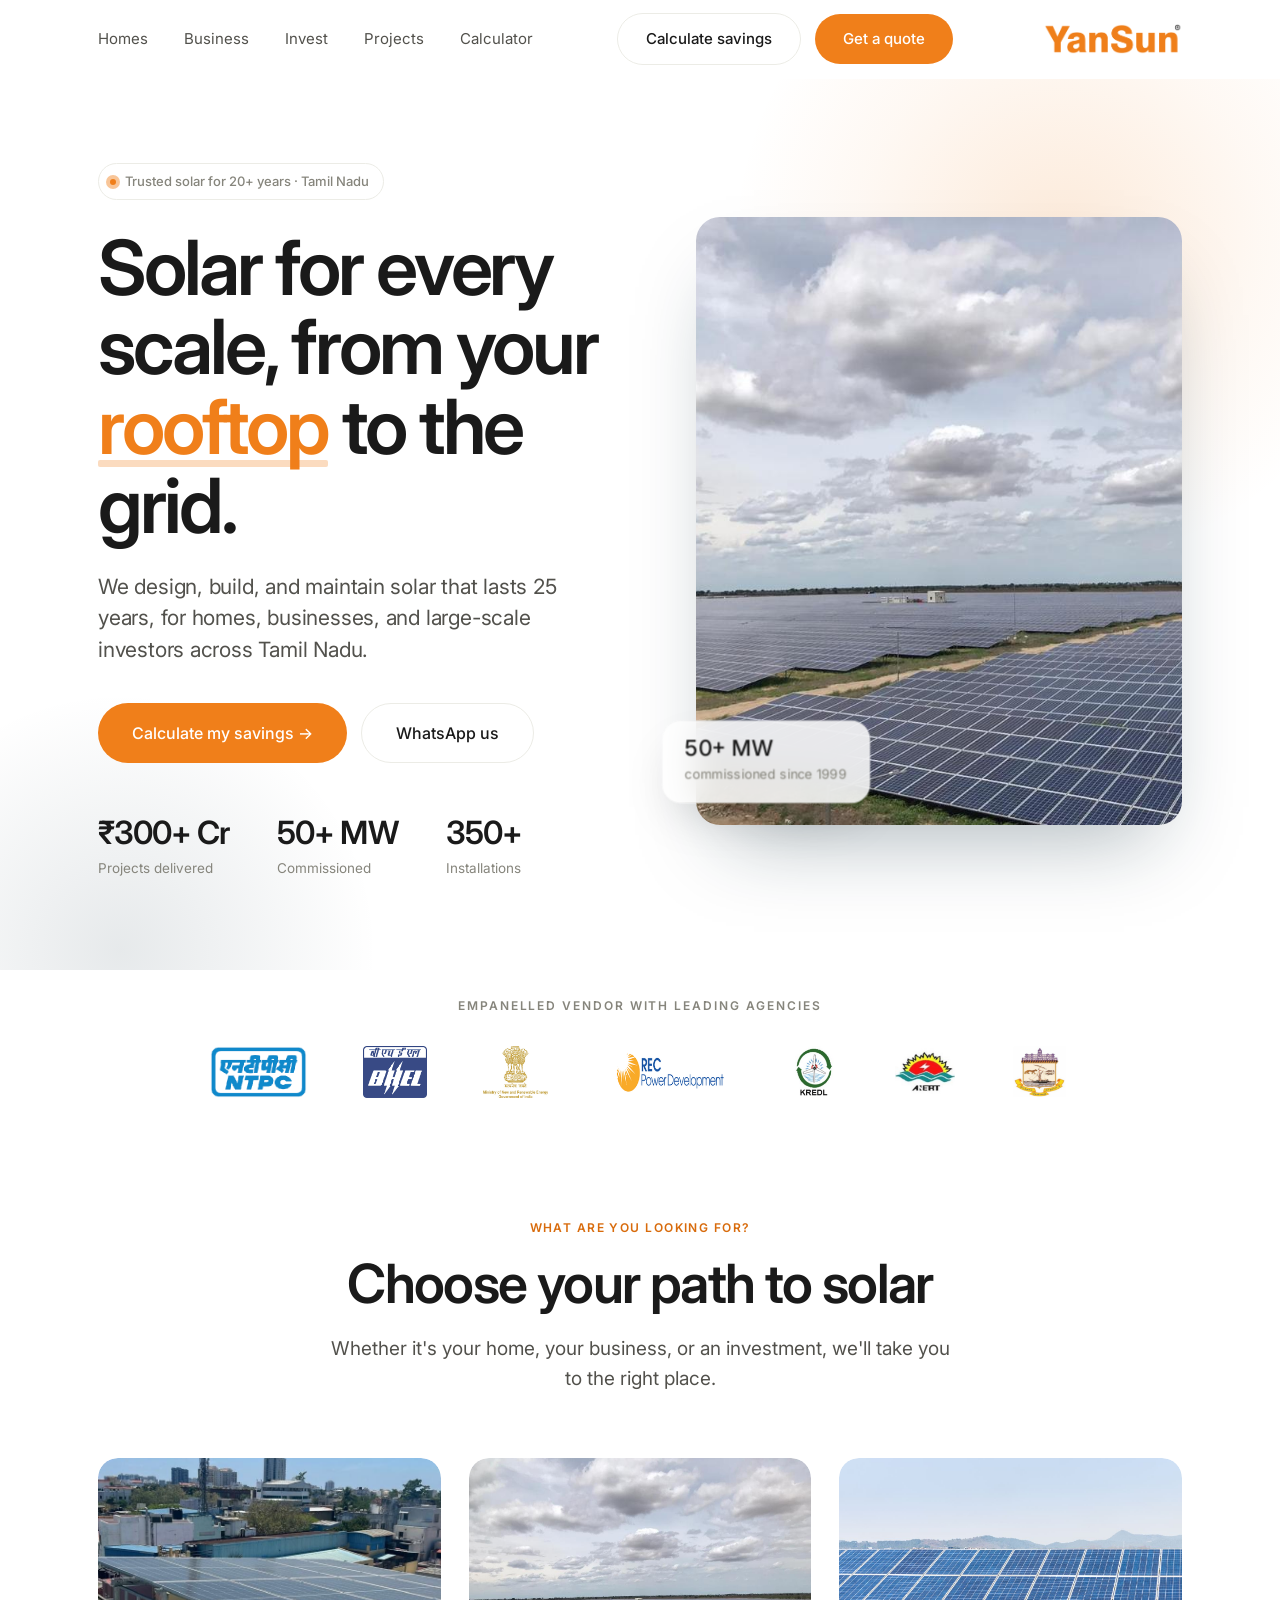
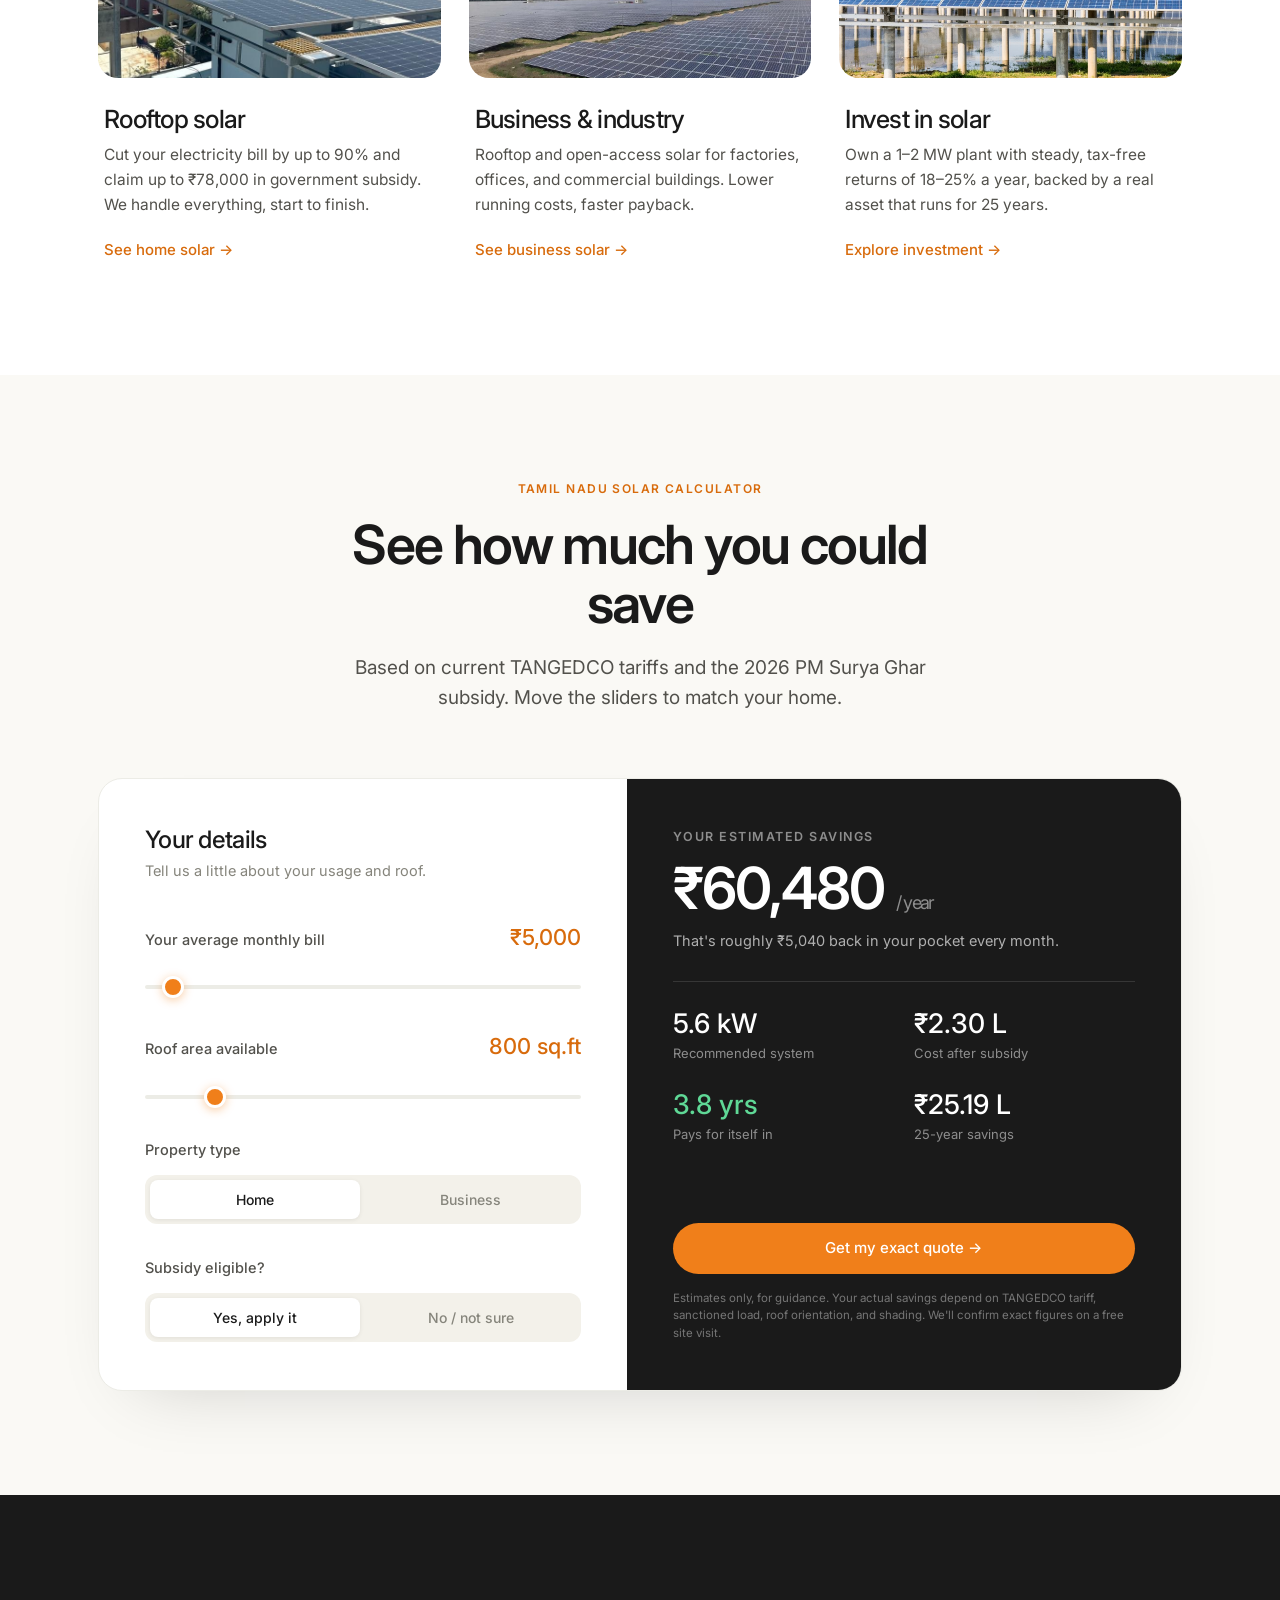
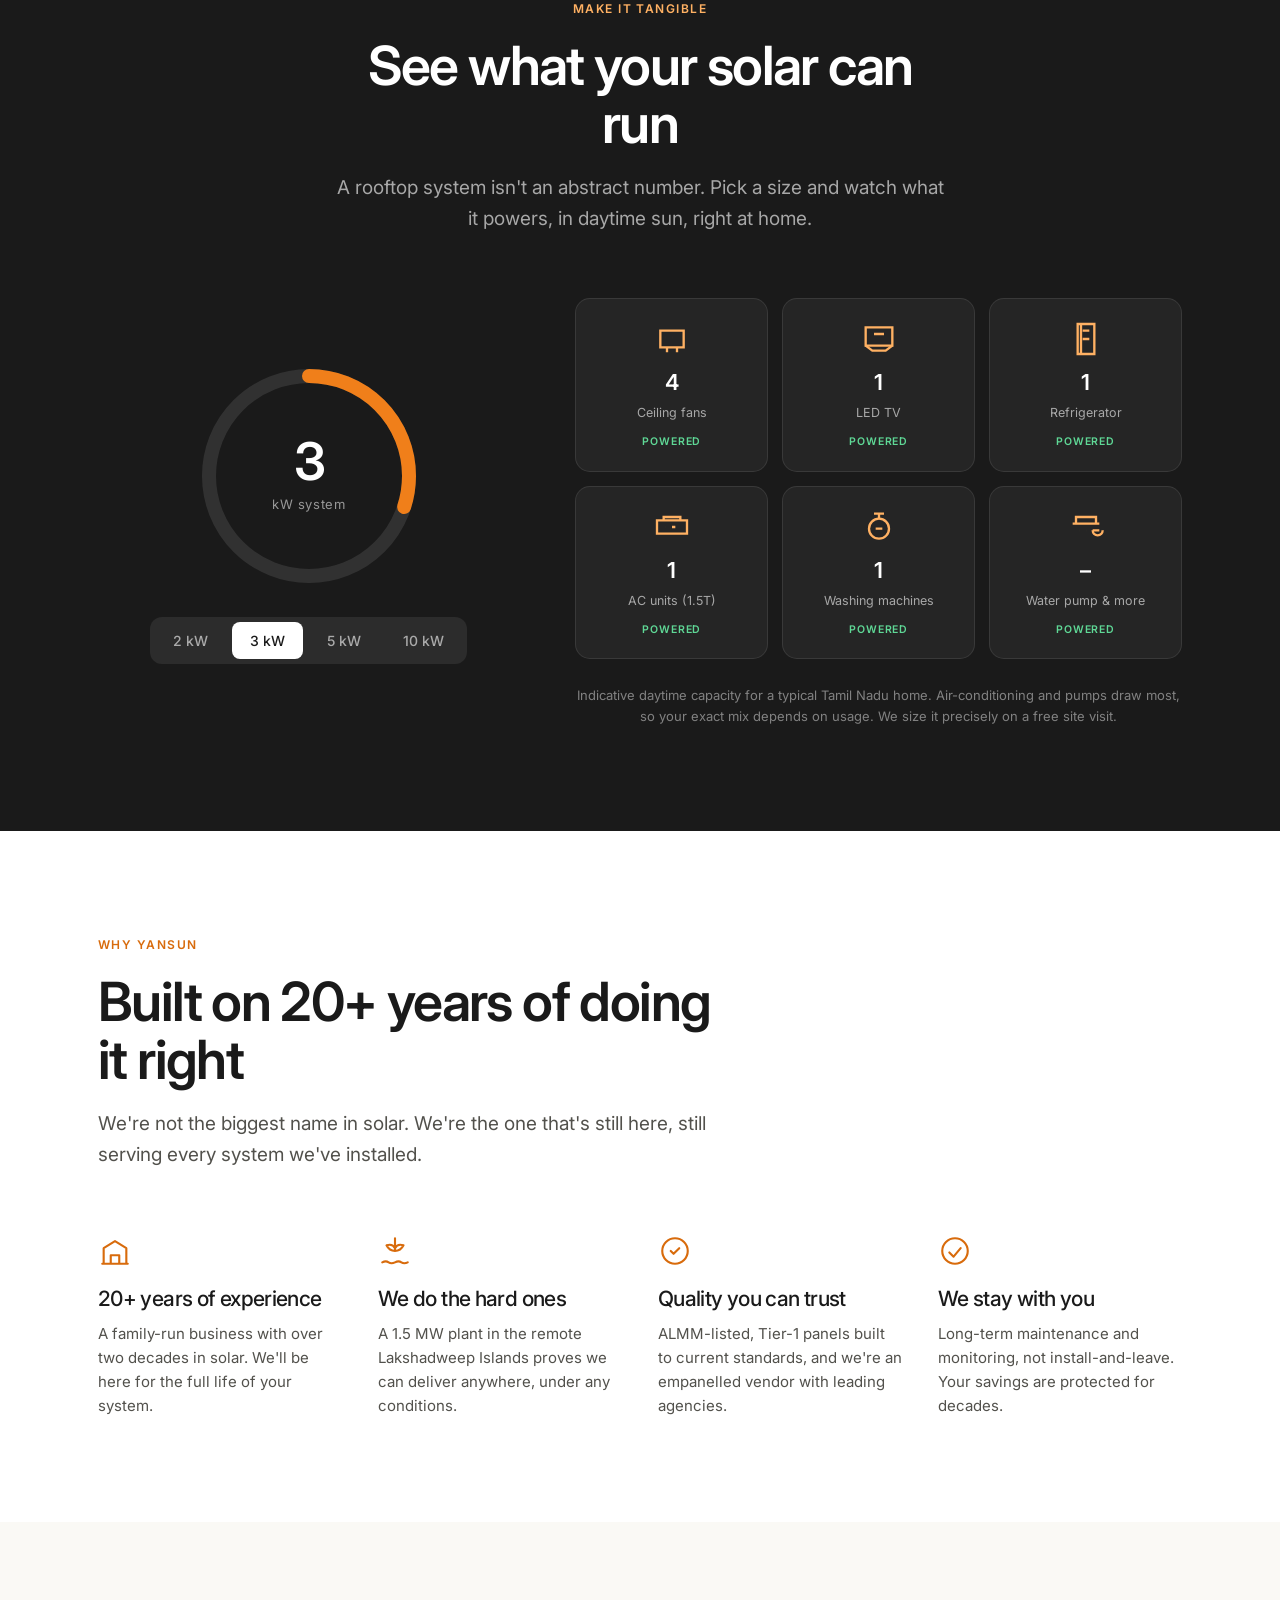
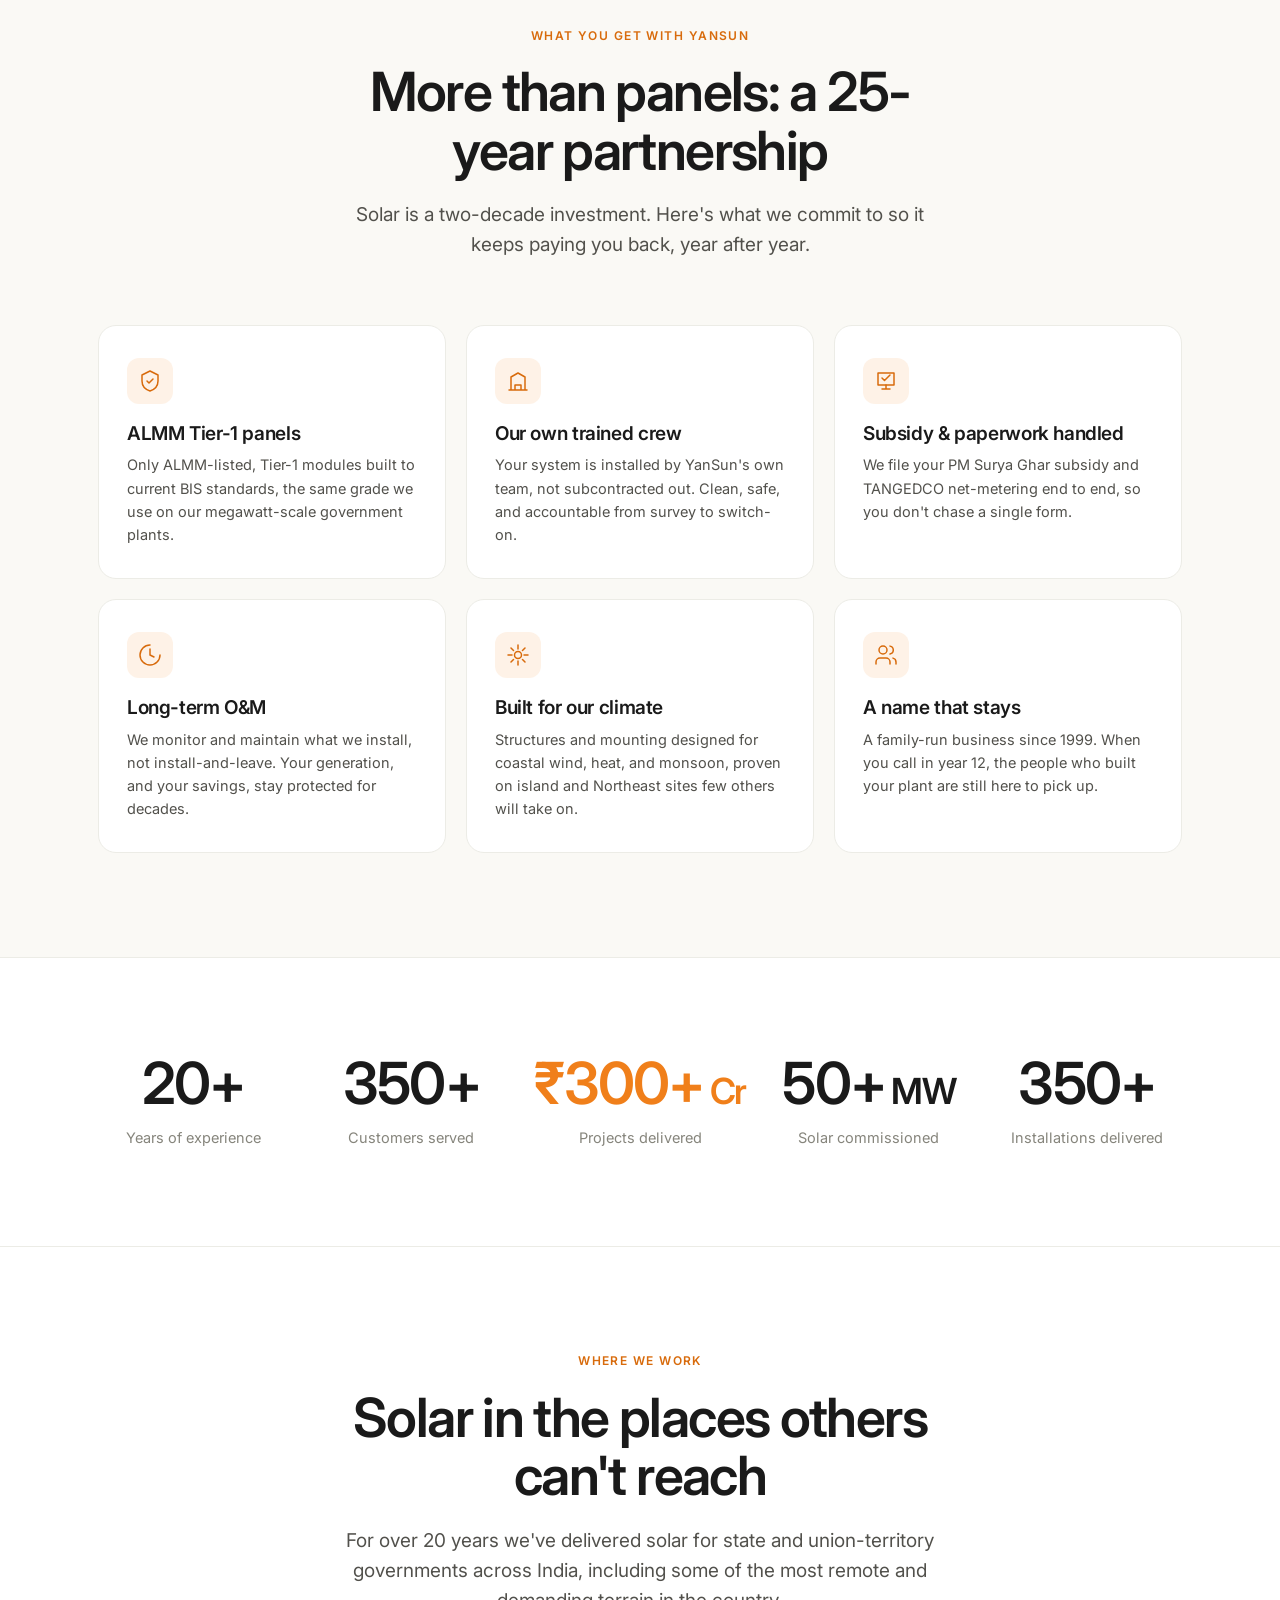
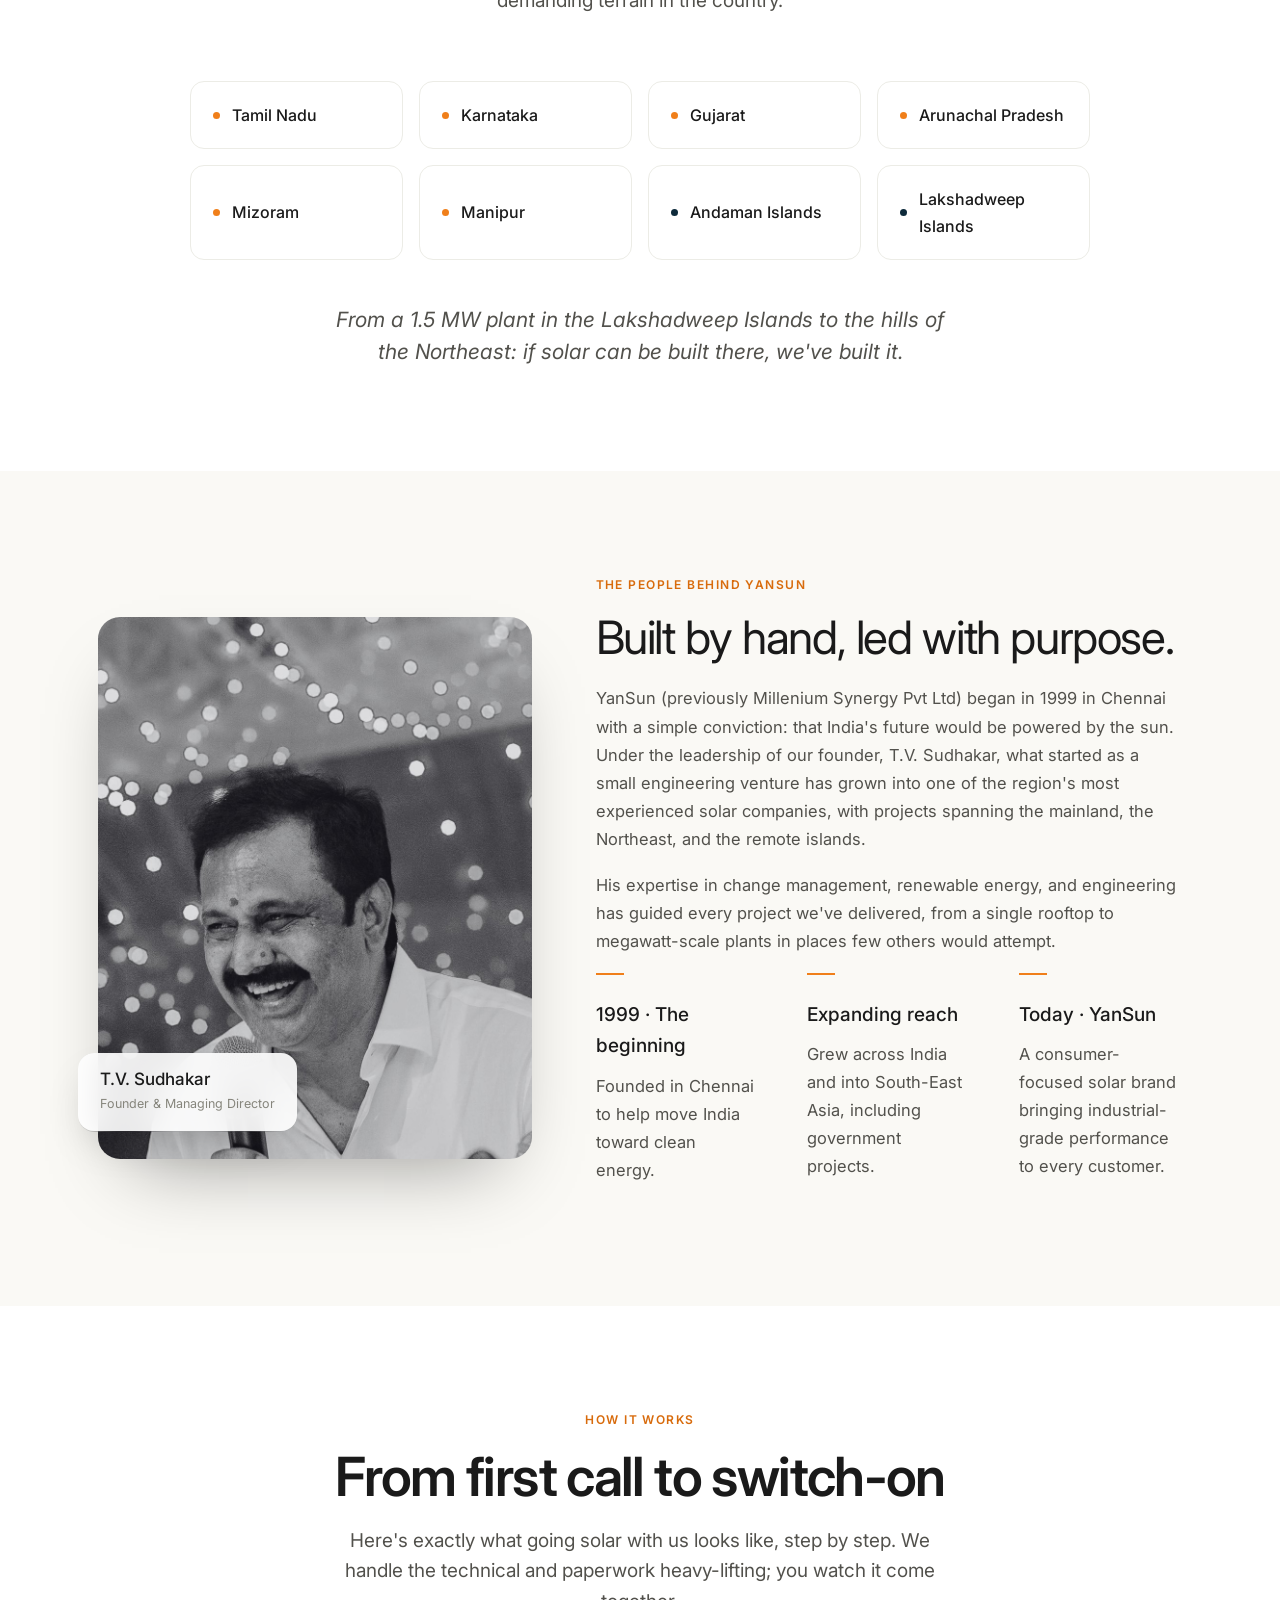
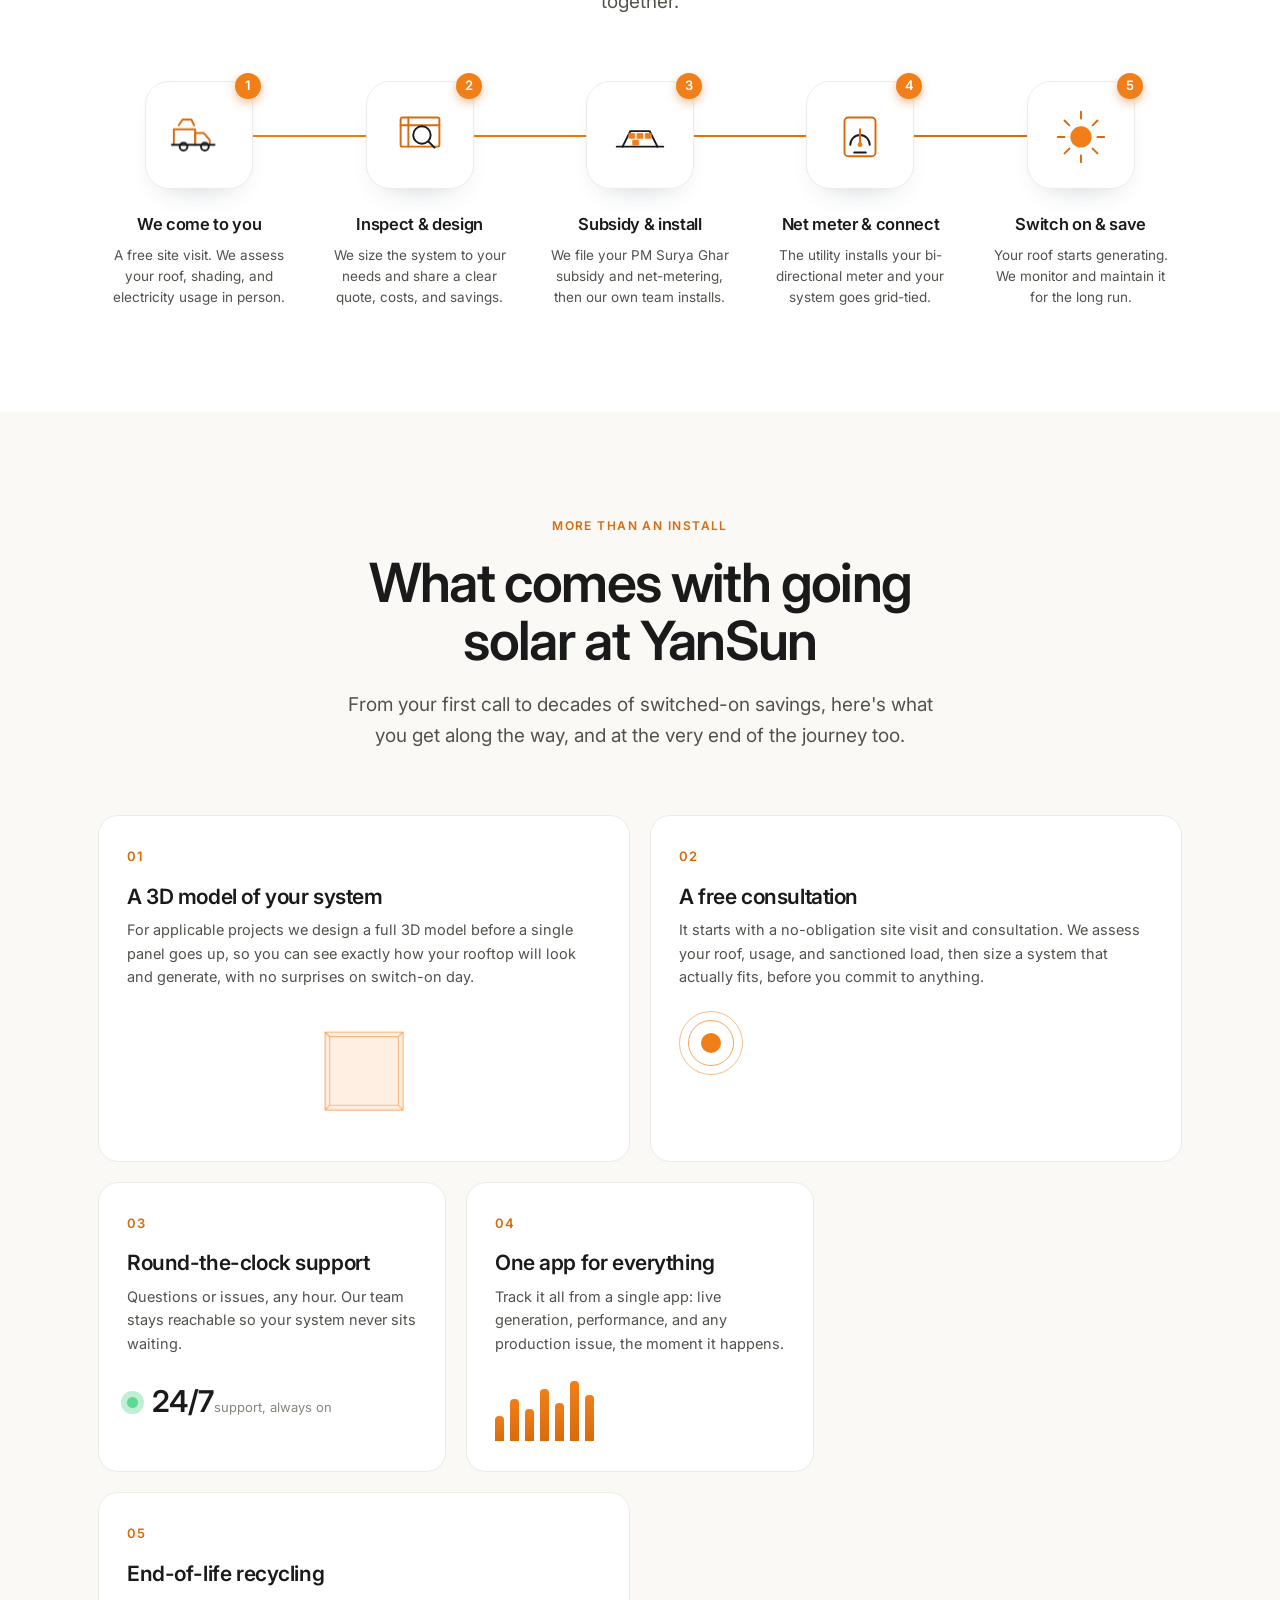
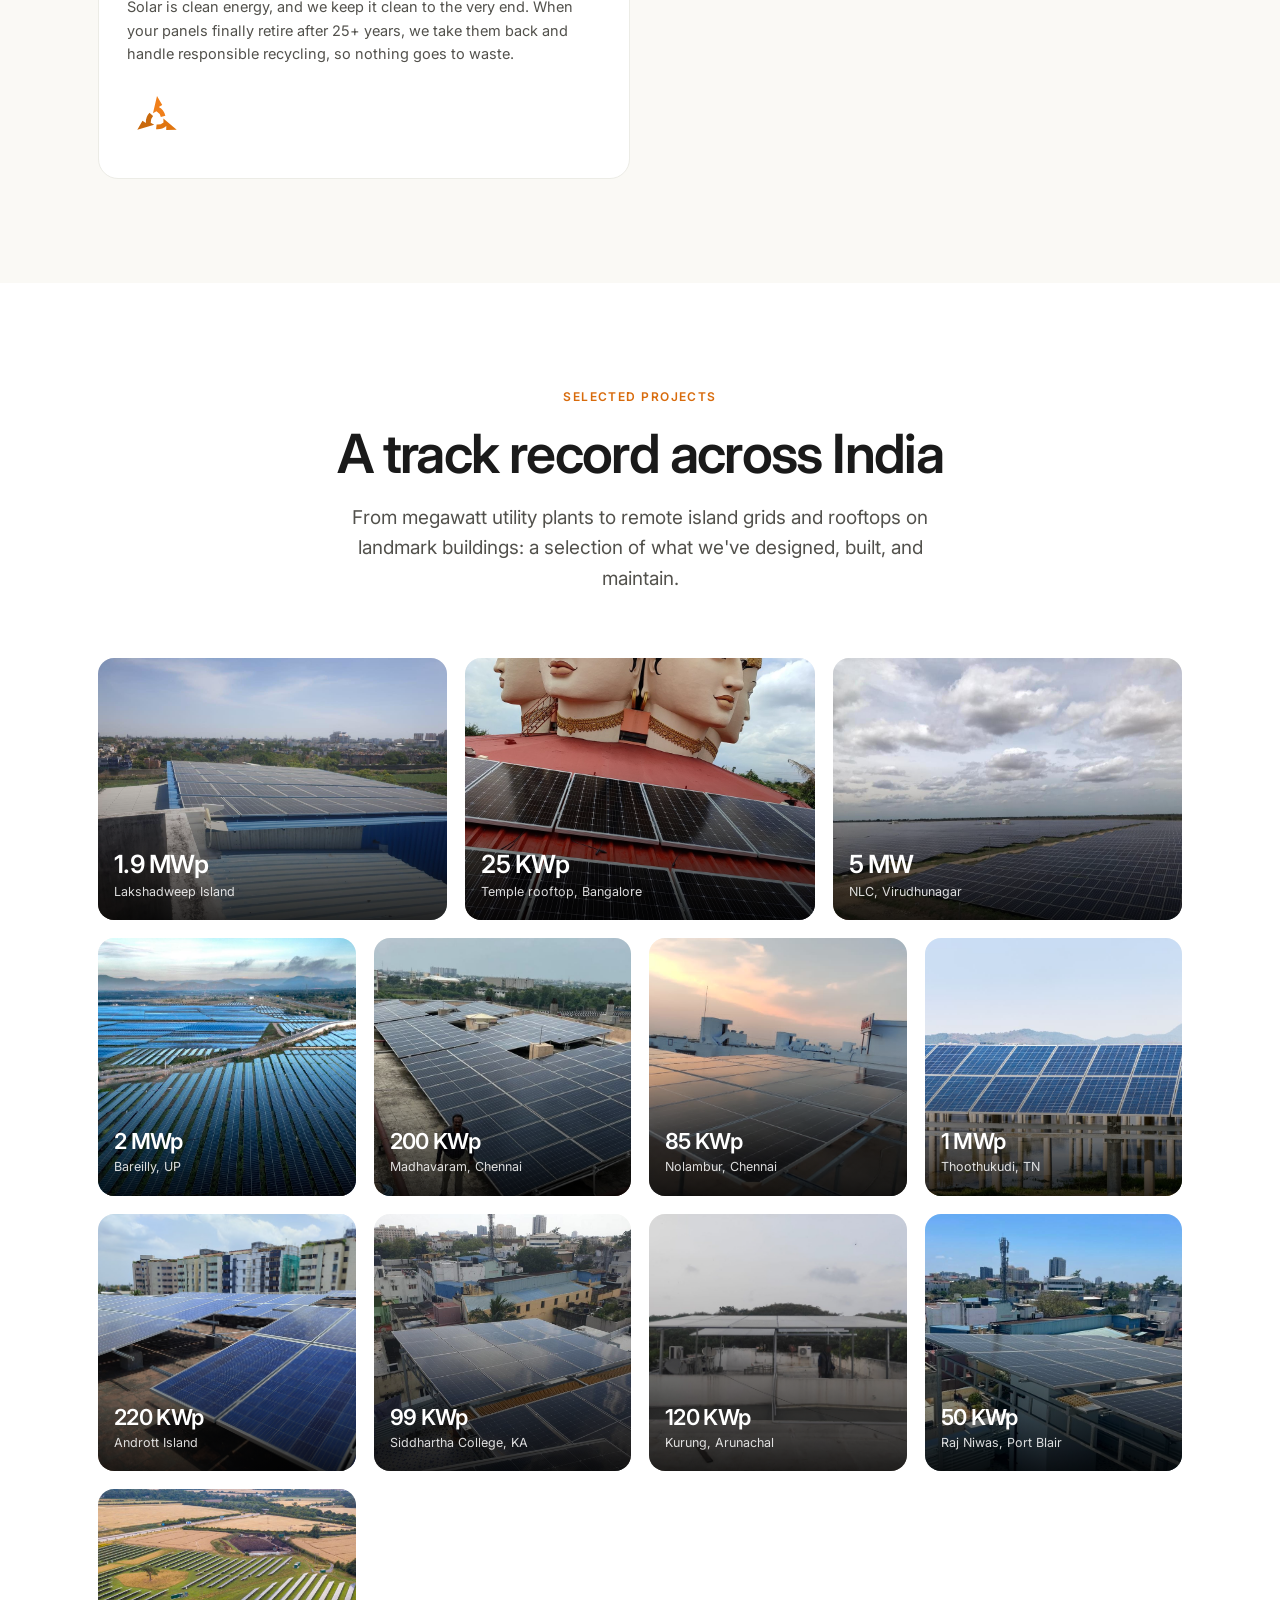
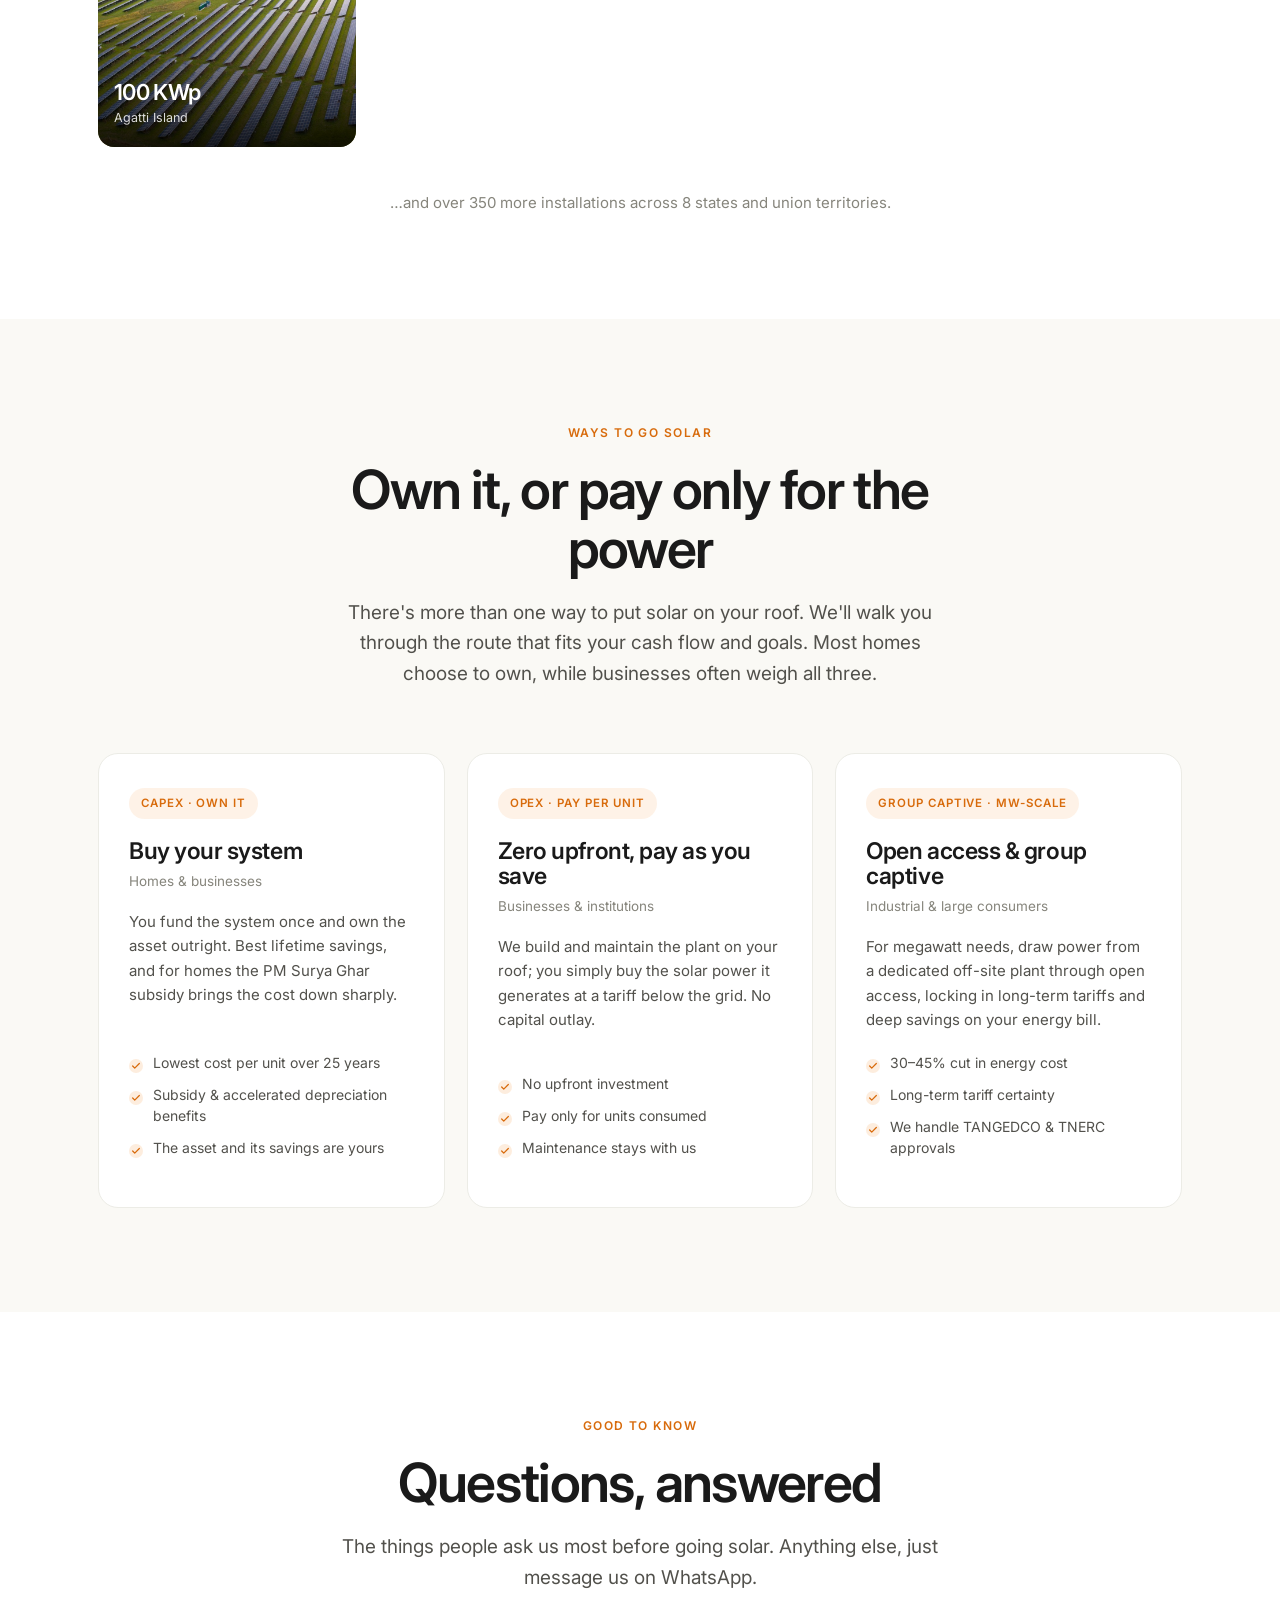
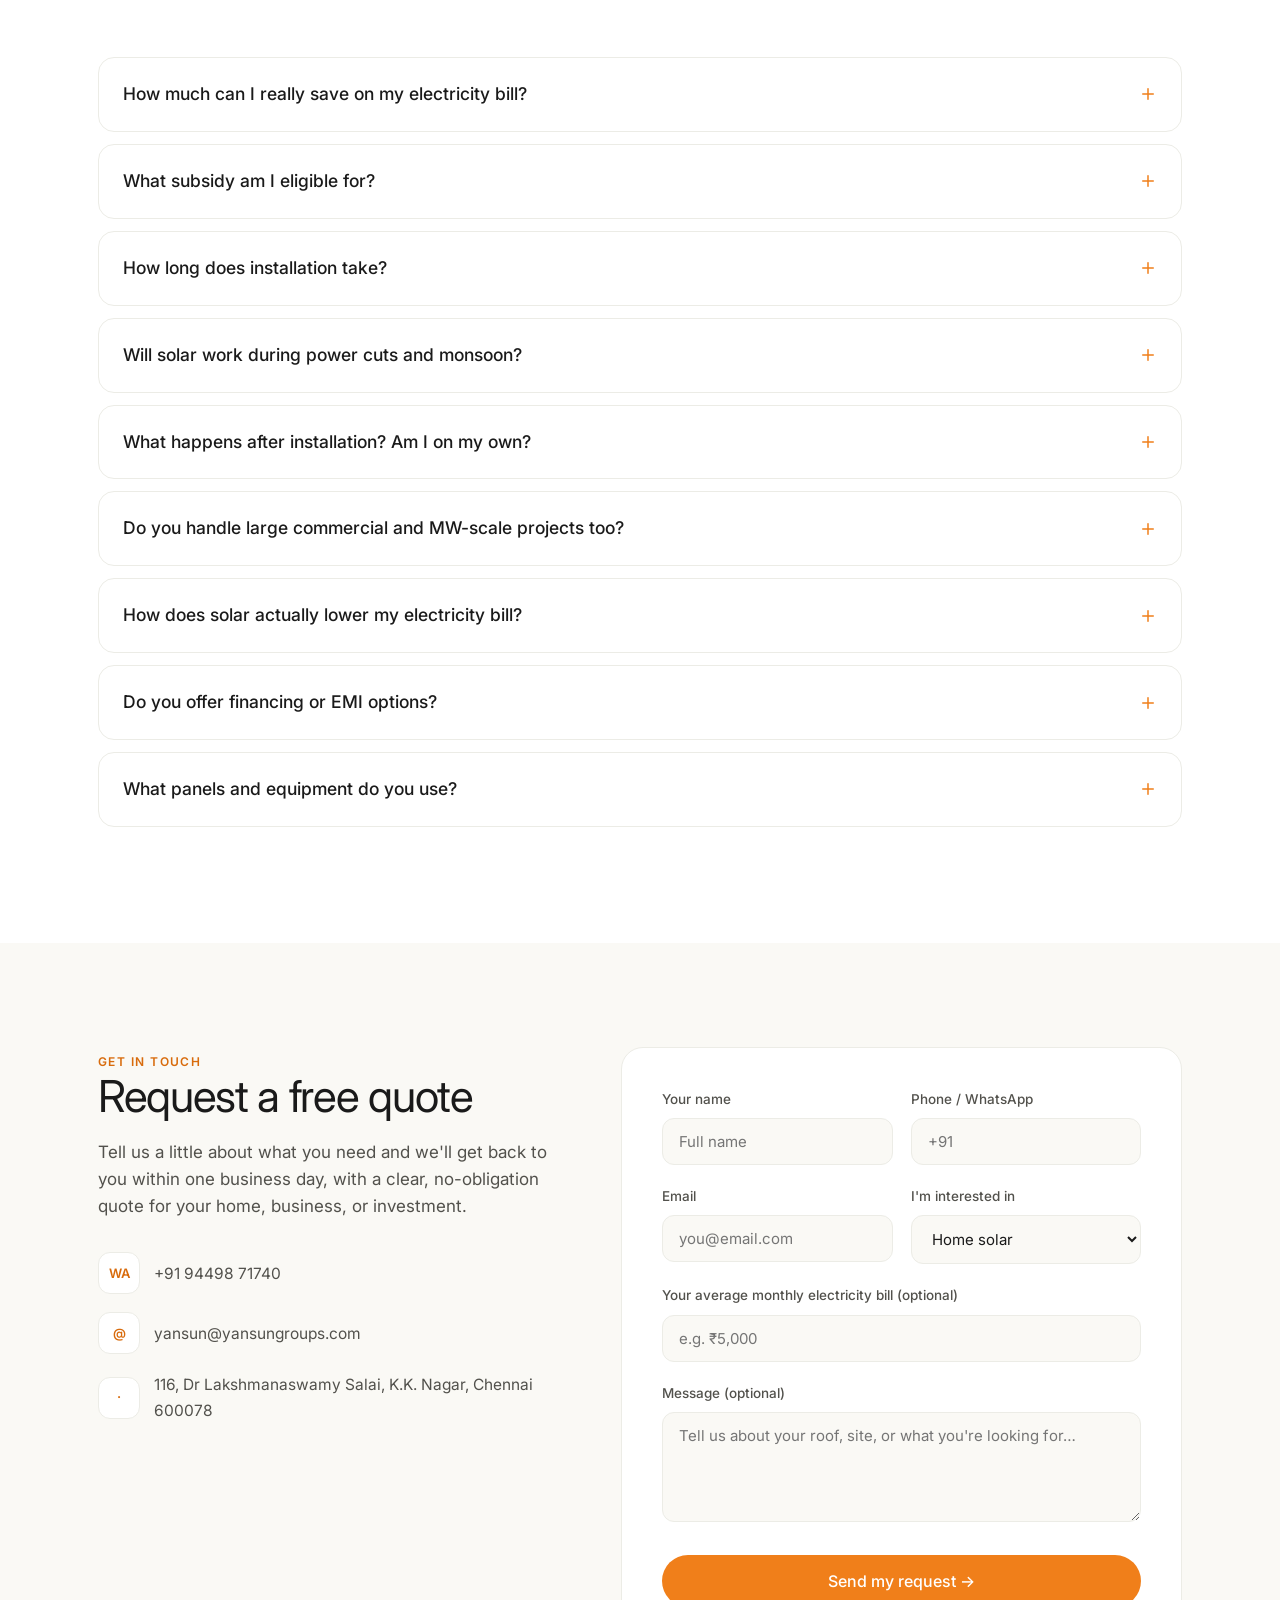
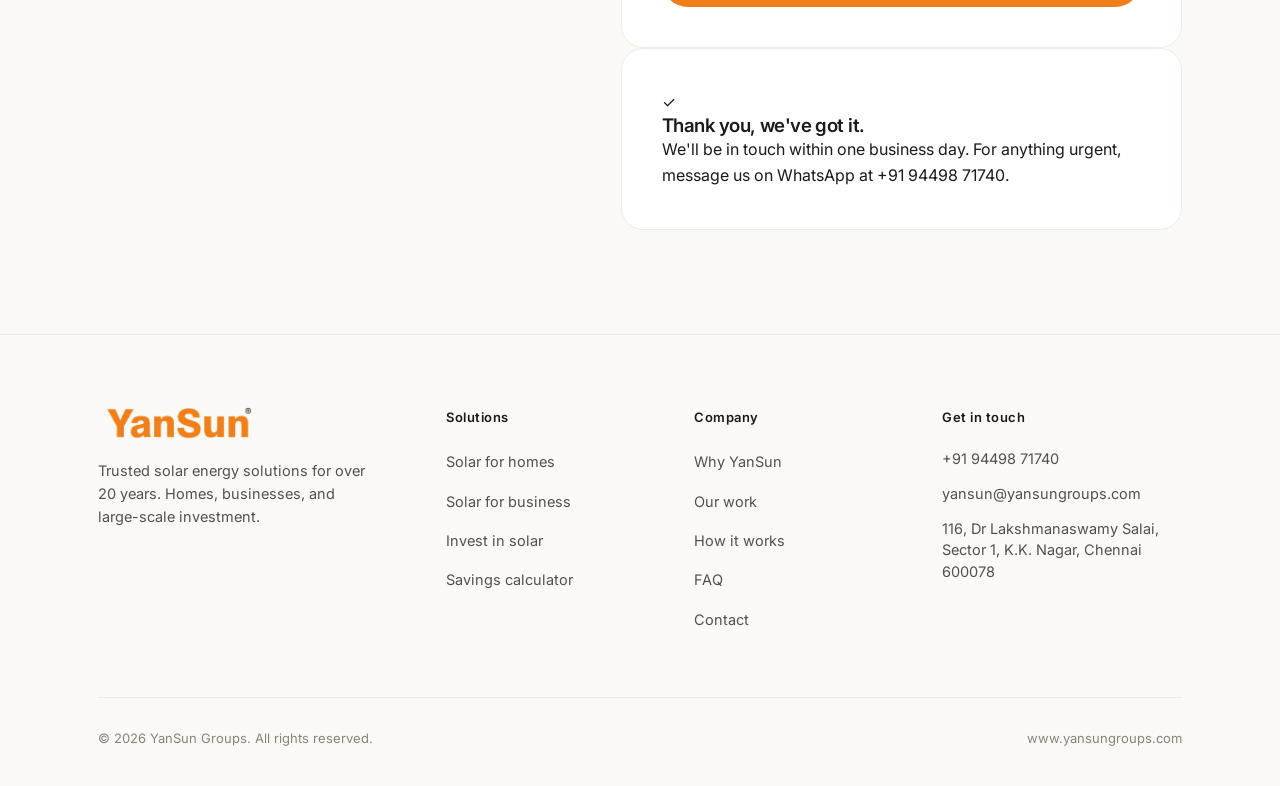
==== commit a717349d: "Fix clipped registered mark on wordmark; expand FAQs across all four pages" ====
--- a/index.html
+++ b/index.html
@@ -641,6 +641,18 @@
       <details class="q">
         <summary>Do you handle large commercial and MW-scale projects too?</summary>
         <div class="a">Yes. Alongside homes, we design and build commercial rooftop, open-access, and megawatt utility plants, including for state and union-territory governments across India. Tell us your scale and we'll propose the right ownership model.</div>
+      </details>
+      <details class="q">
+        <summary>How does solar actually lower my electricity bill?</summary>
+        <div class="a">Through net metering. During the day your panels power your home or business first, and any surplus is exported to the grid for credits on your TANGEDCO account. At night you draw those credits back, so your bill reflects only the net, which for a well-sized system is a fraction of what you pay today.</div>
+      </details>
+      <details class="q">
+        <summary>Do you offer financing or EMI options?</summary>
+        <div class="a">Yes. Solar can be paid upfront or funded through a bank loan, and many rooftop systems qualify for preferential solar financing. Tell us your situation and we'll point you to the current options, so your monthly saving can offset much of the instalment.</div>
+      </details>
+      <details class="q">
+        <summary>What panels and equipment do you use?</summary>
+        <div class="a">ALMM-listed, Tier-1 panels and reputed inverters: the same institutional-grade equipment we install on government and megawatt projects. We'll share the exact make and warranty for what we propose, so you know precisely what's going on your roof.</div>
       </details>
     </div>
   </div>
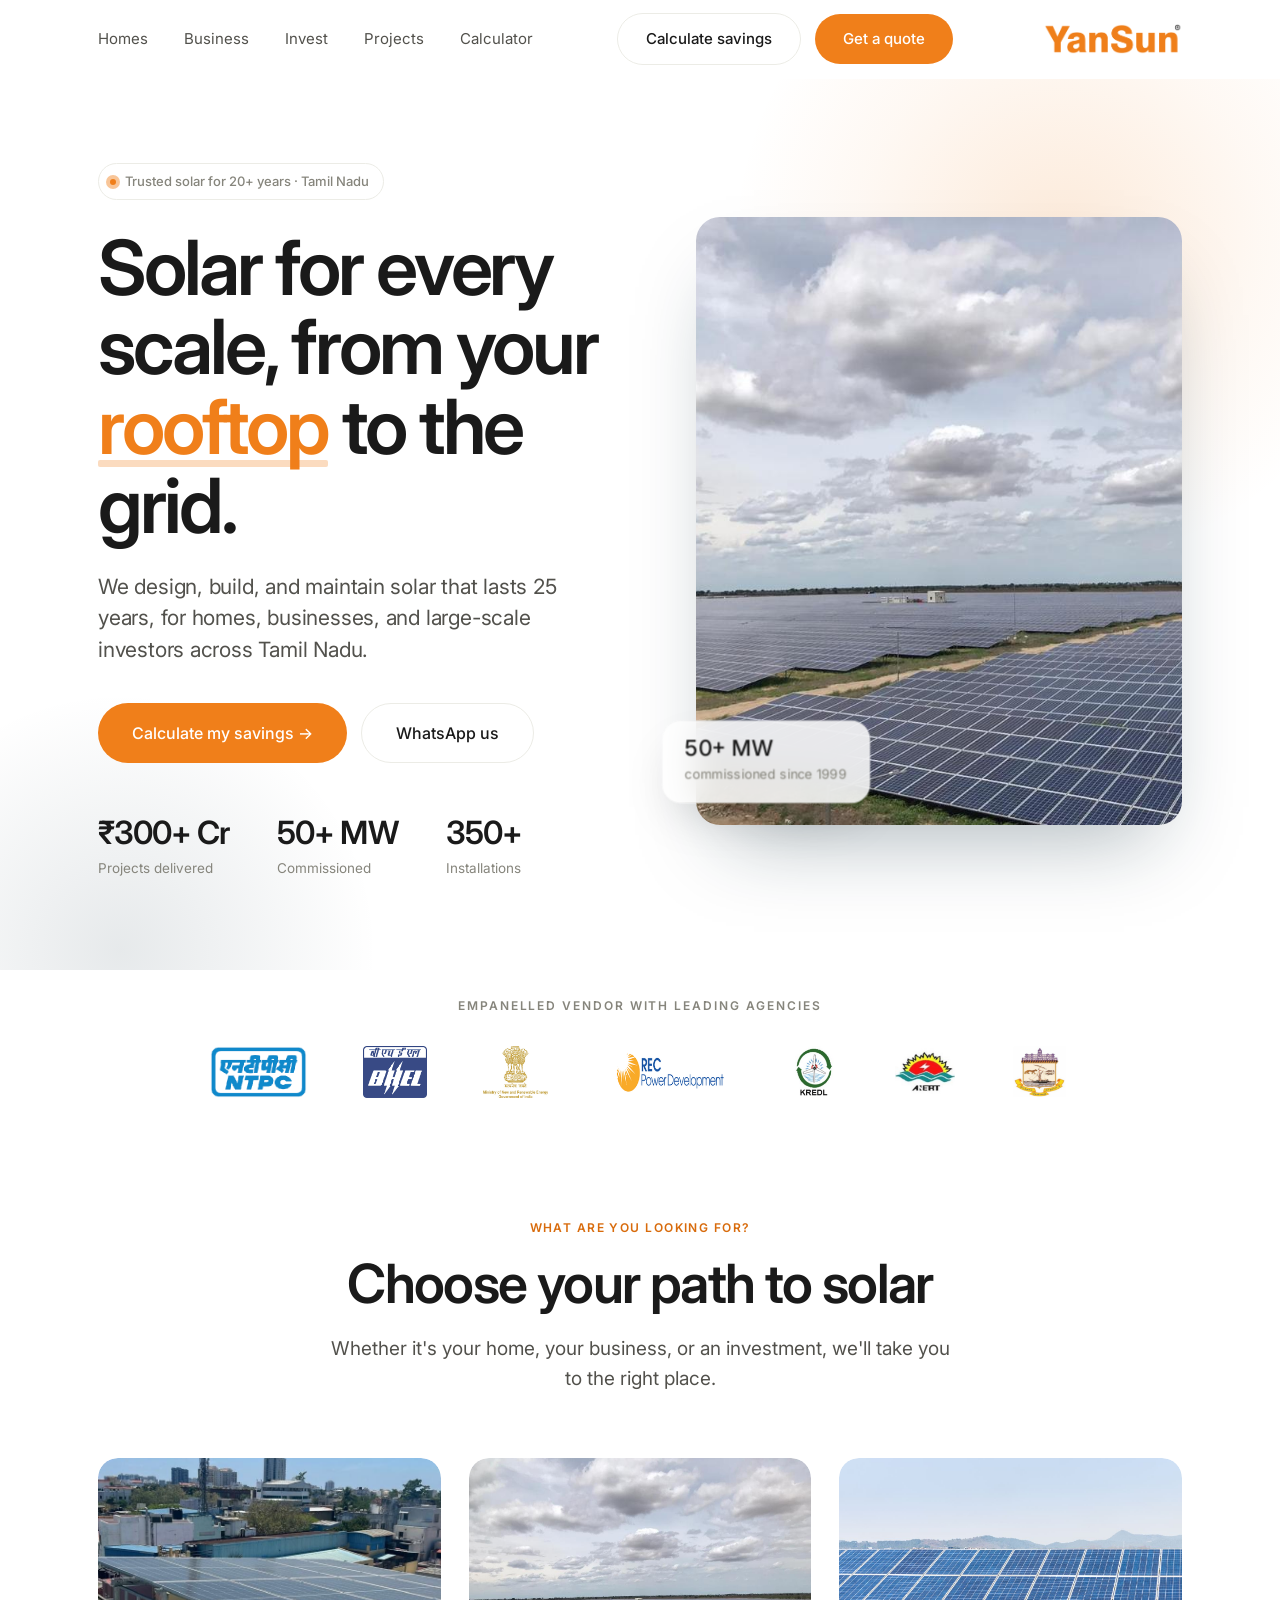
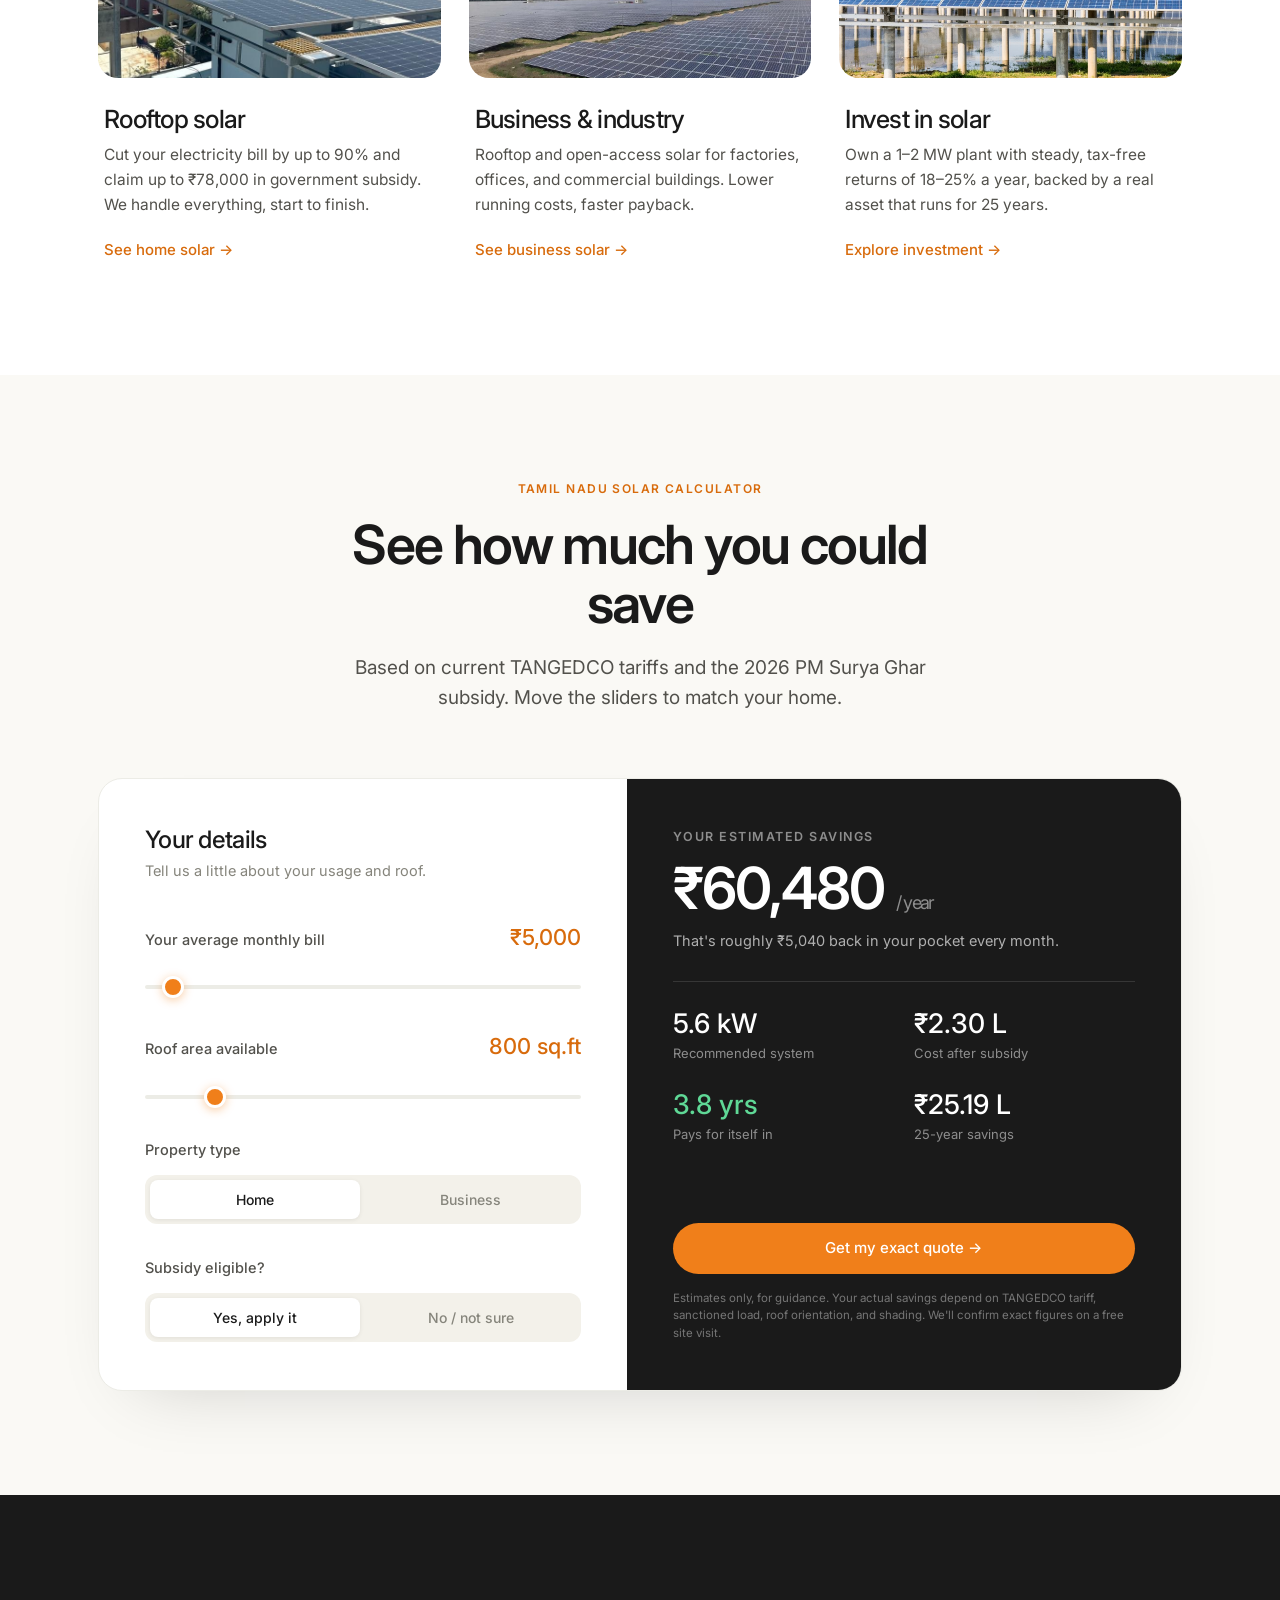
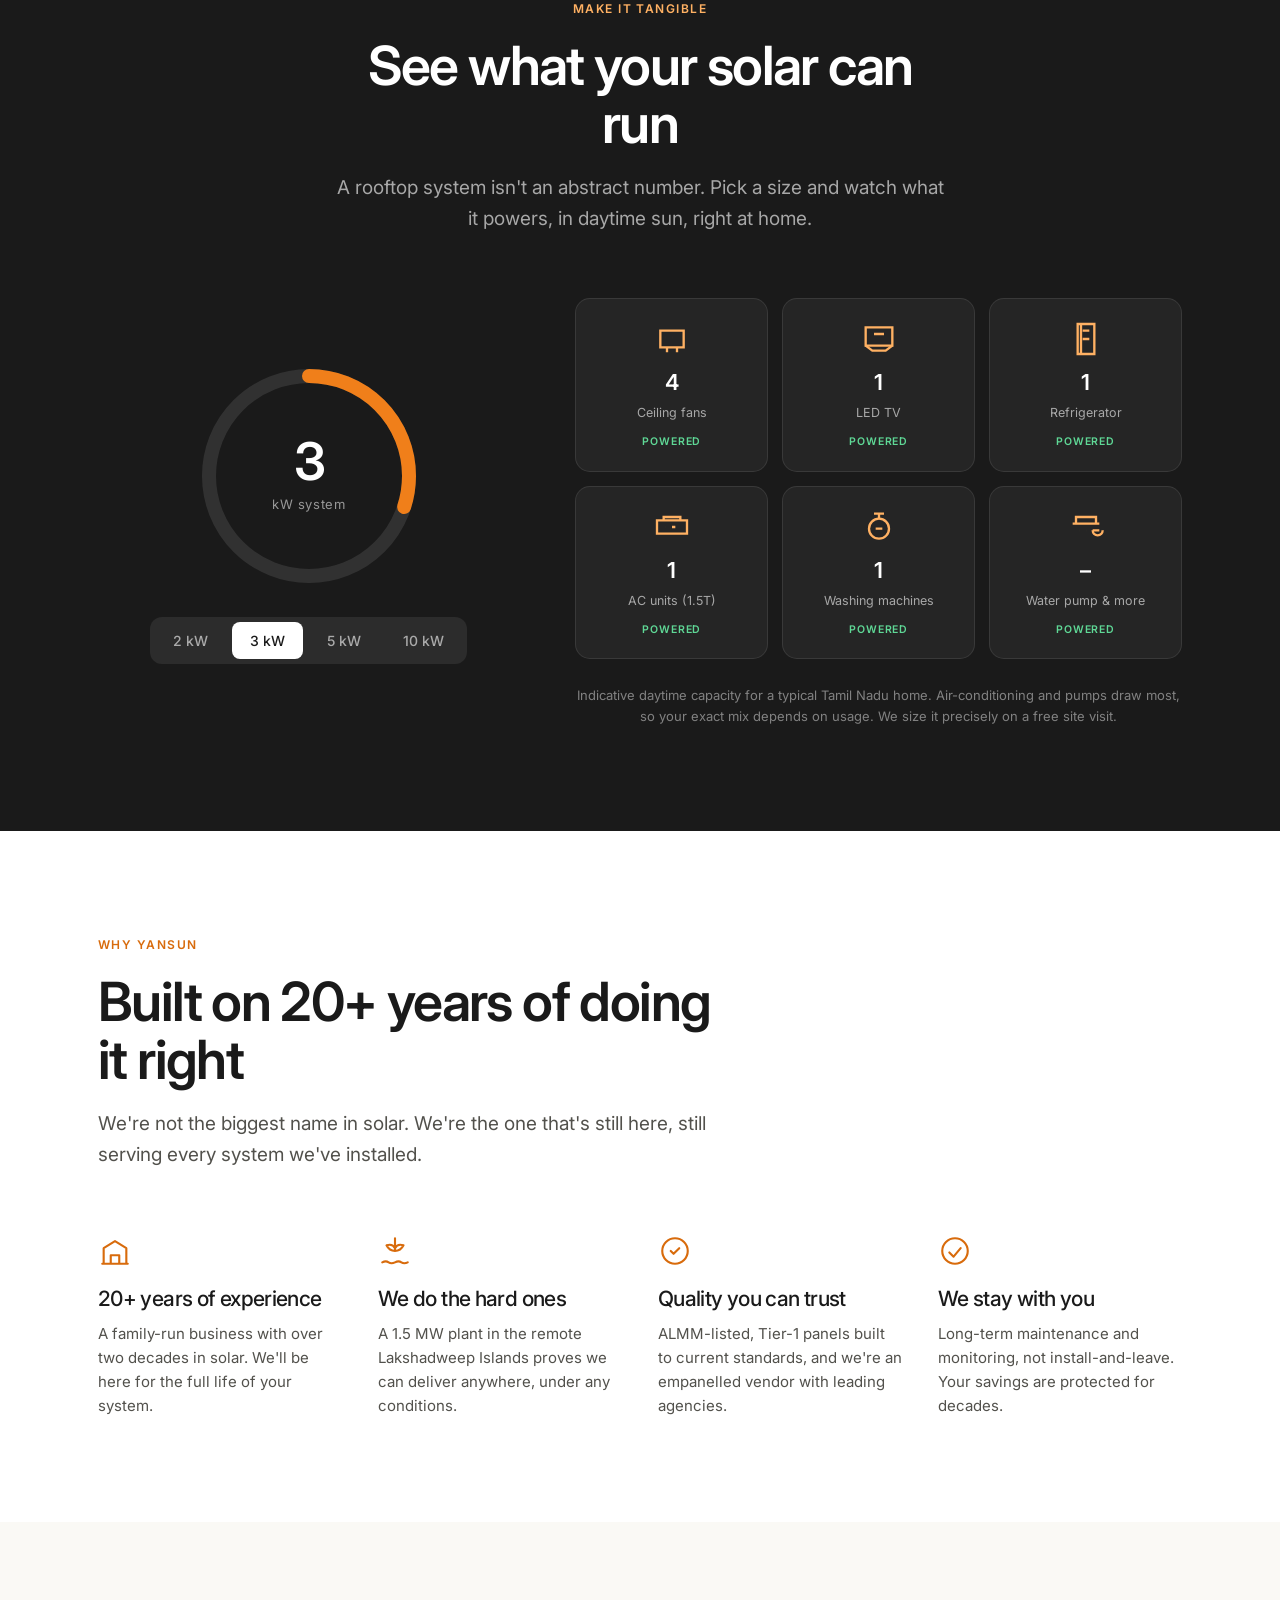
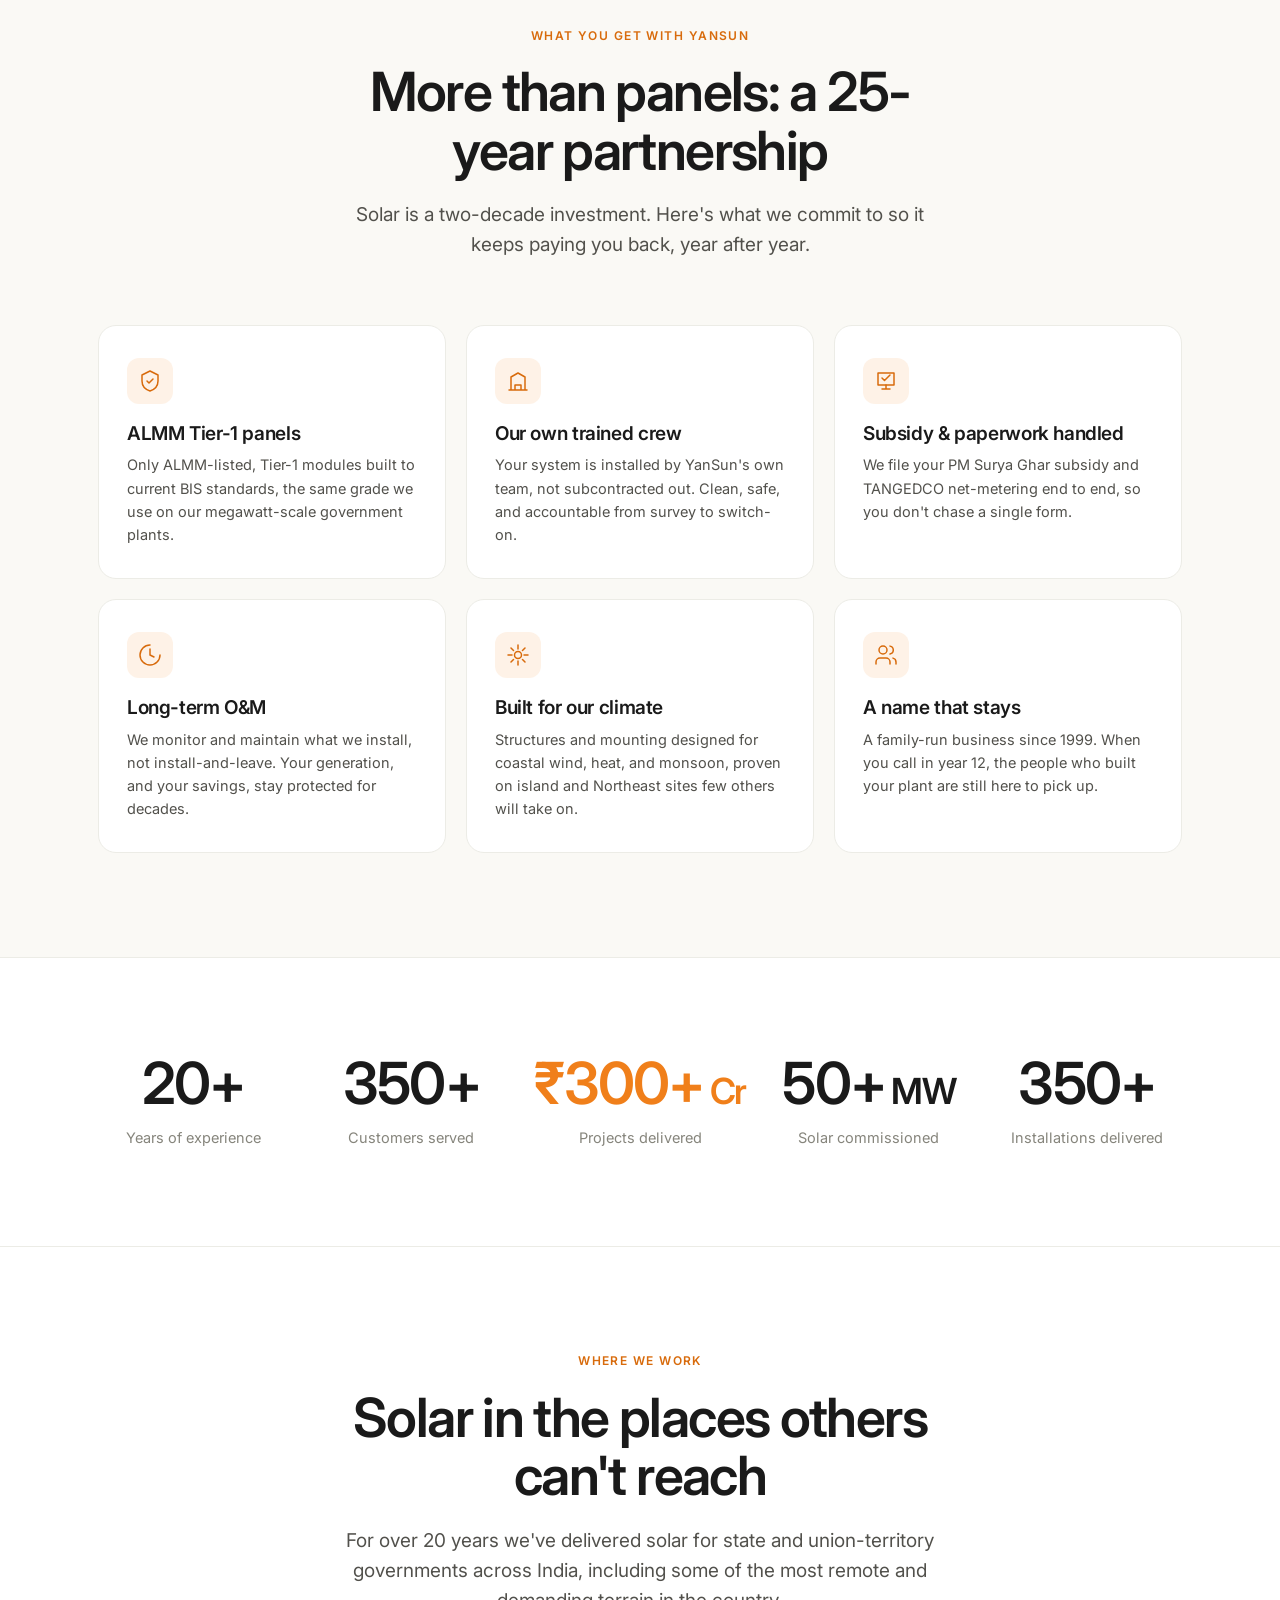
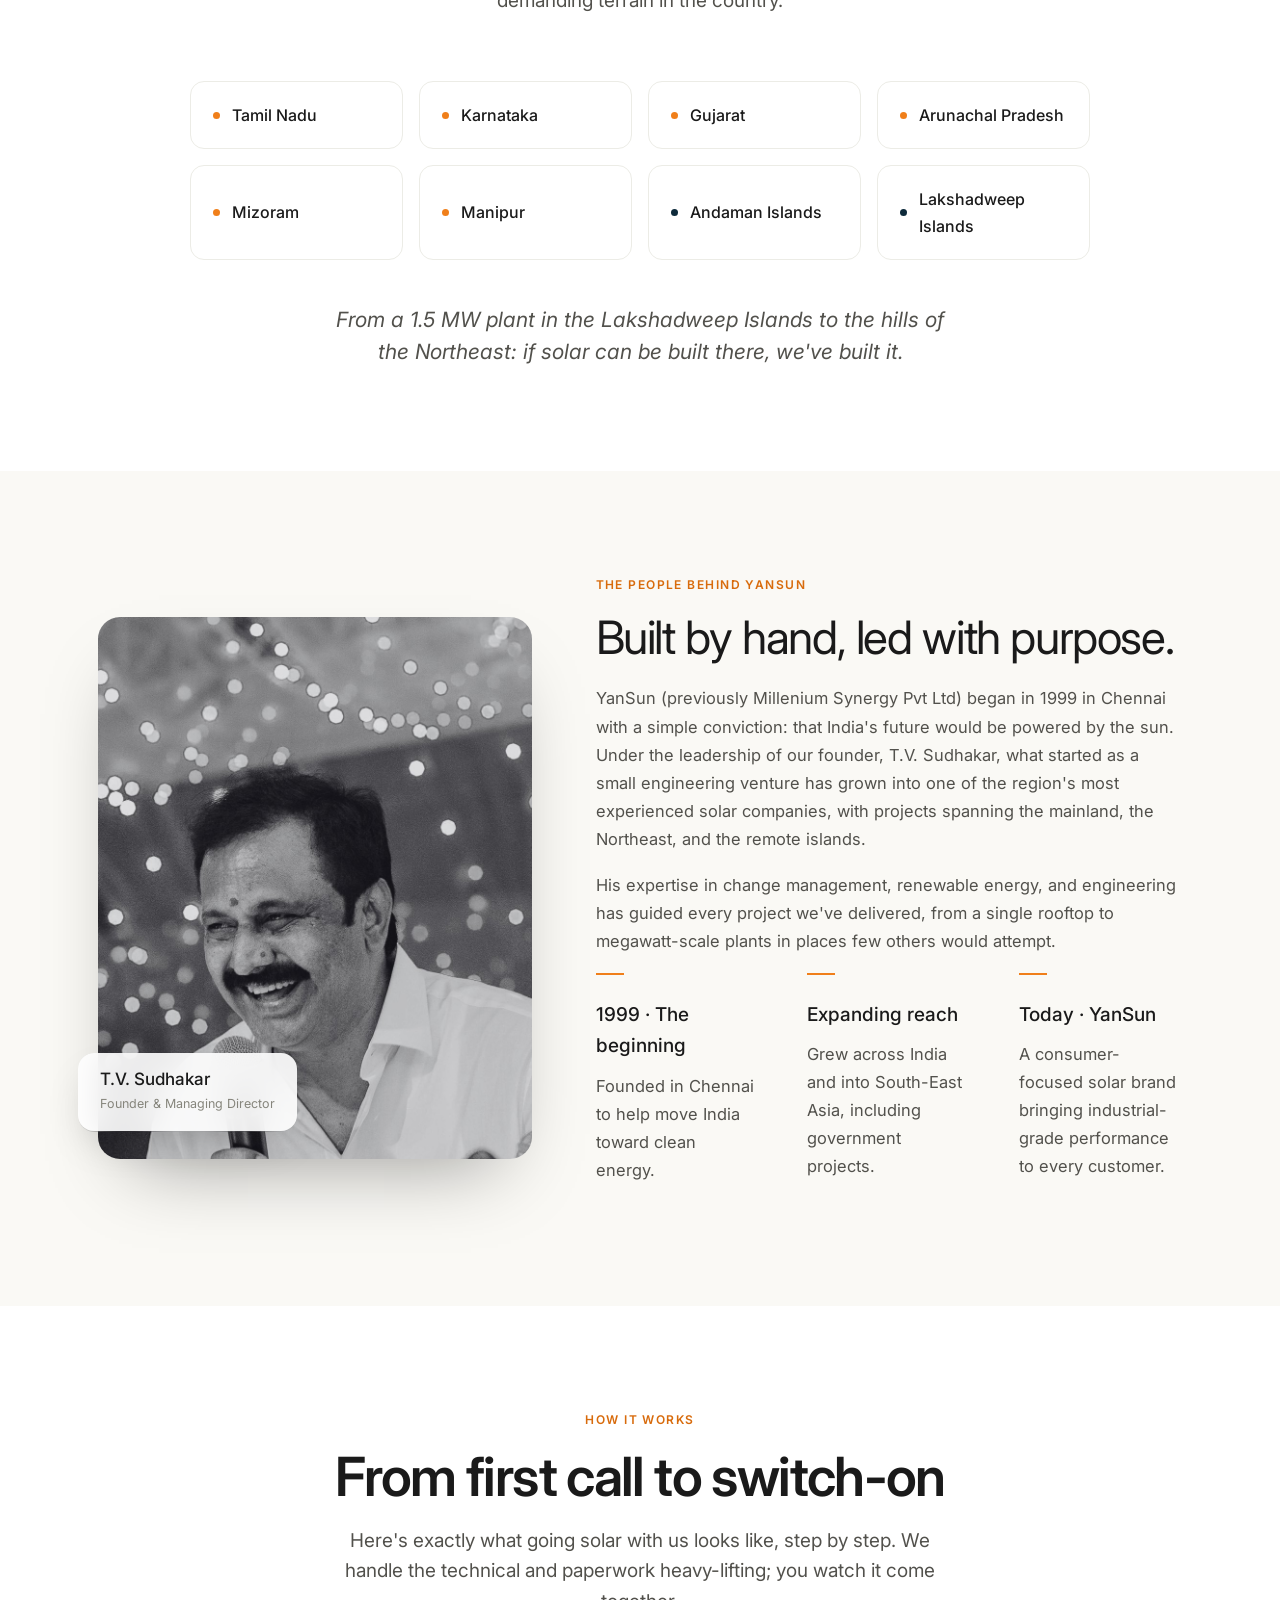
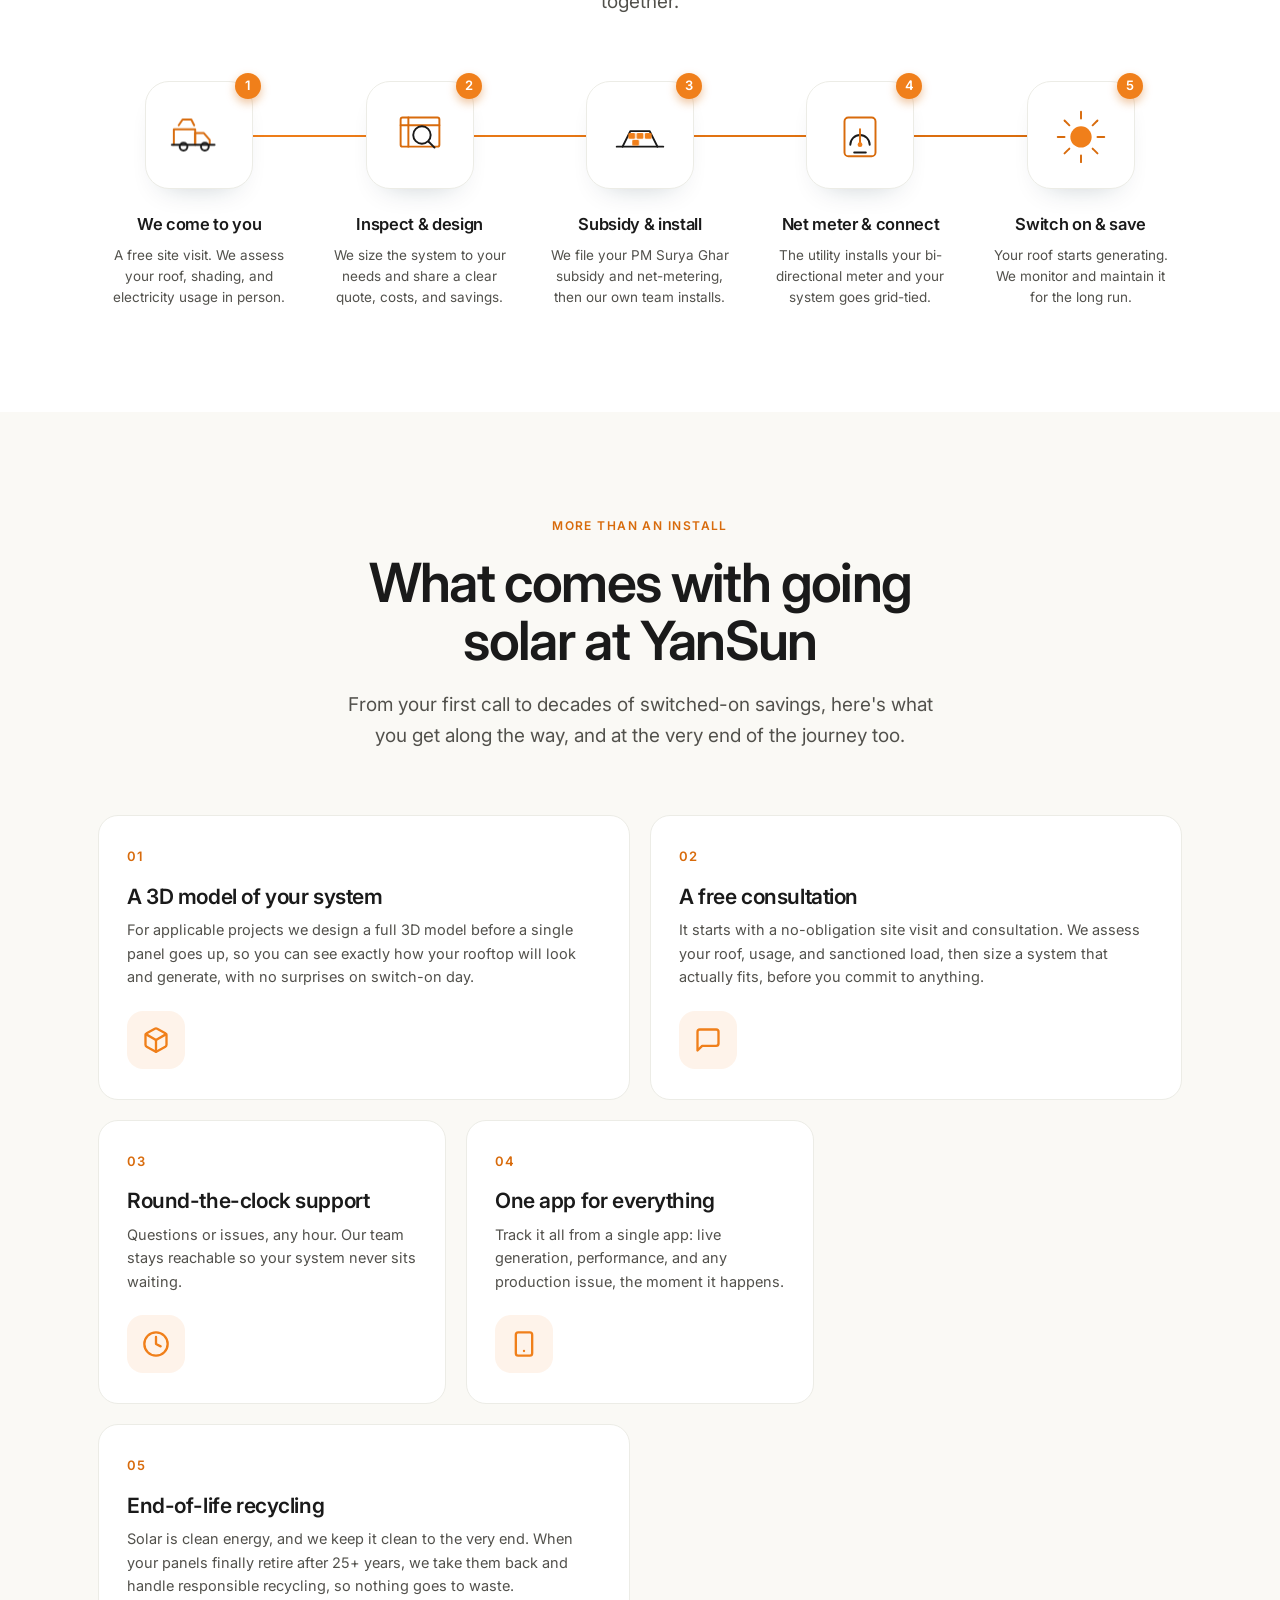
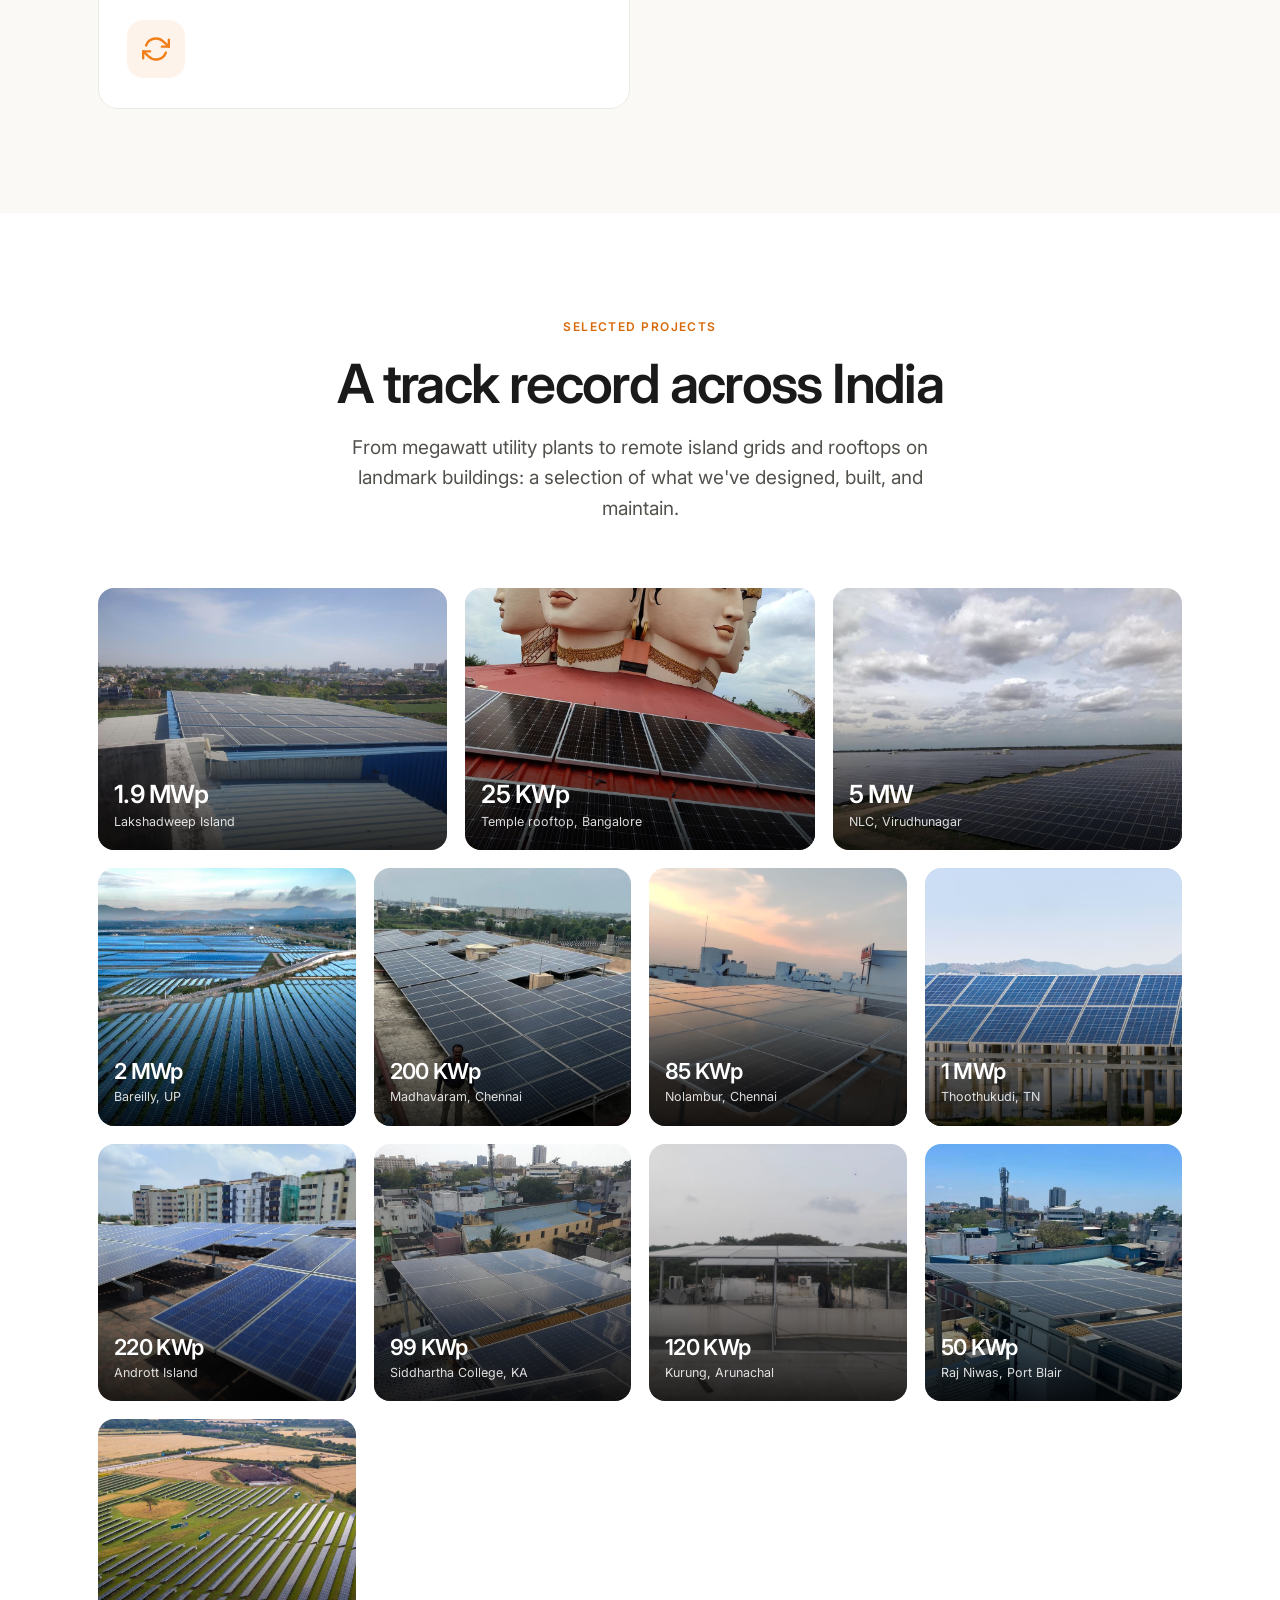
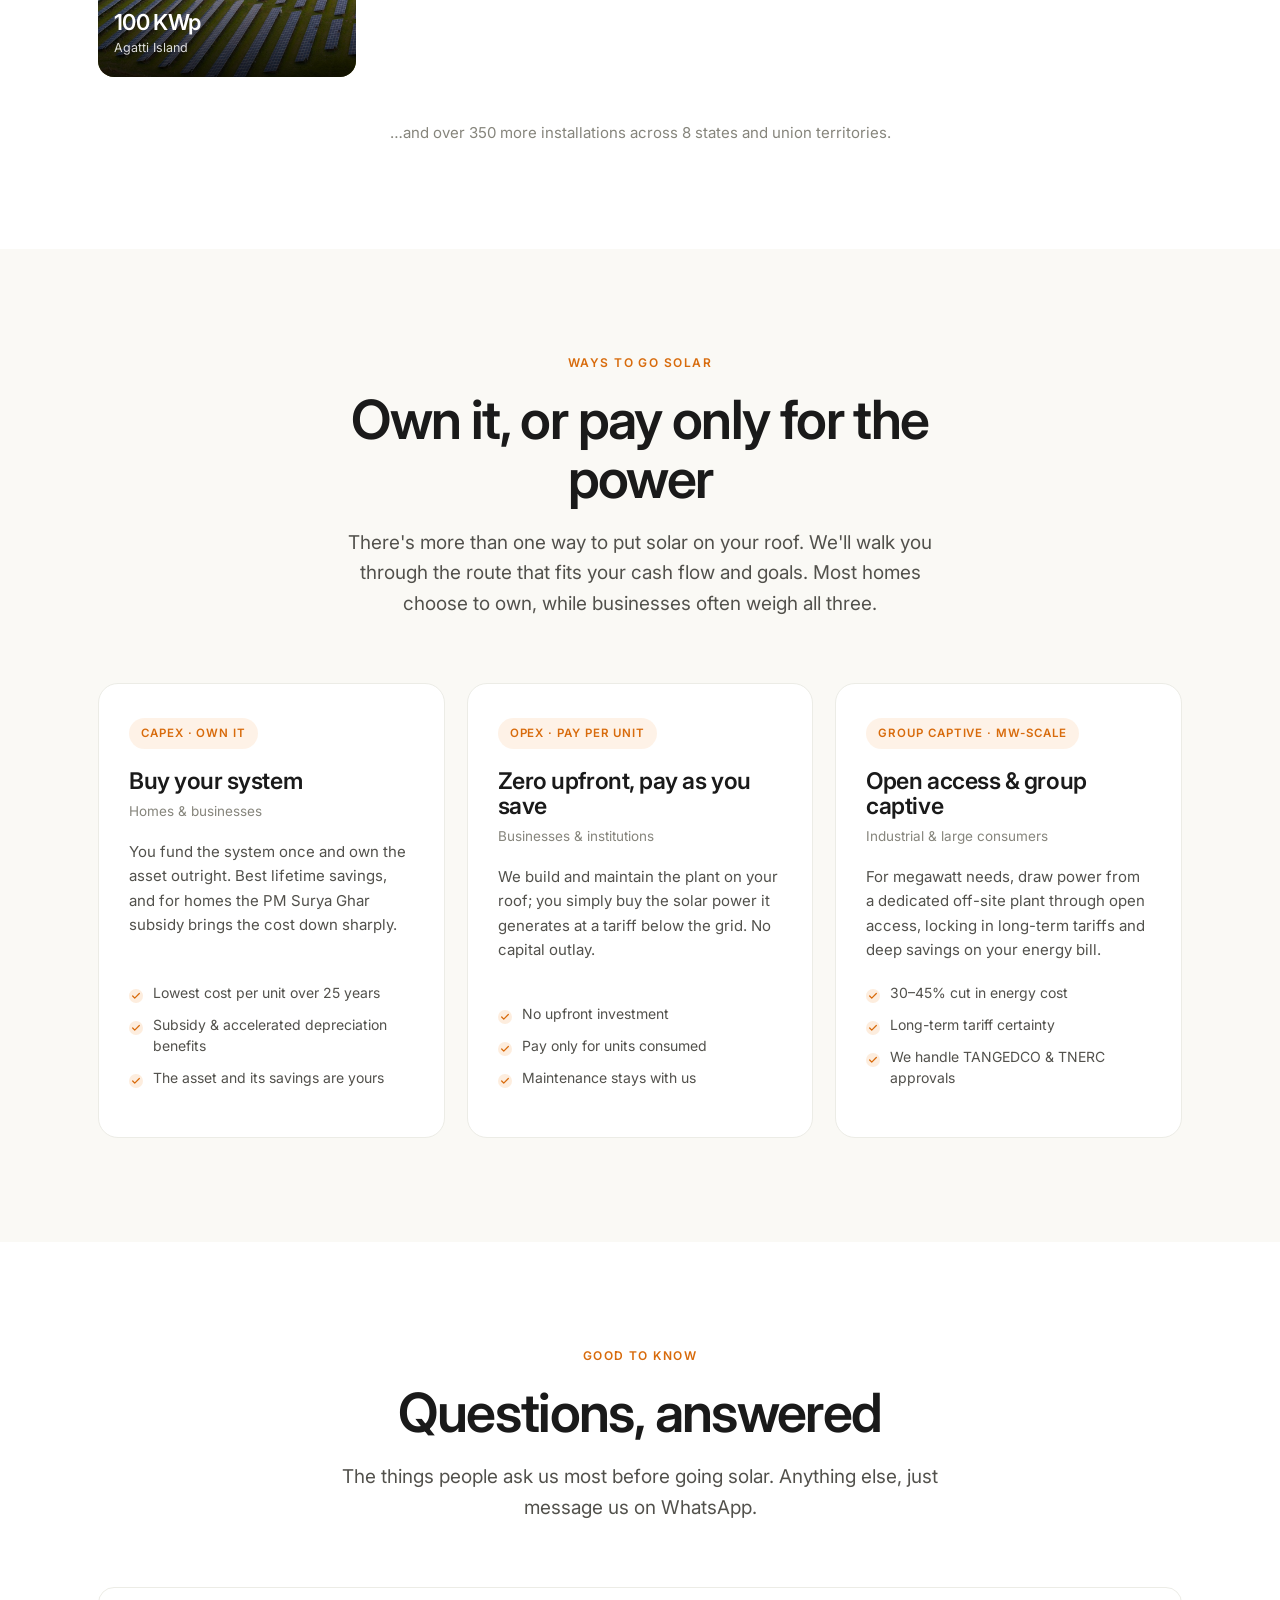
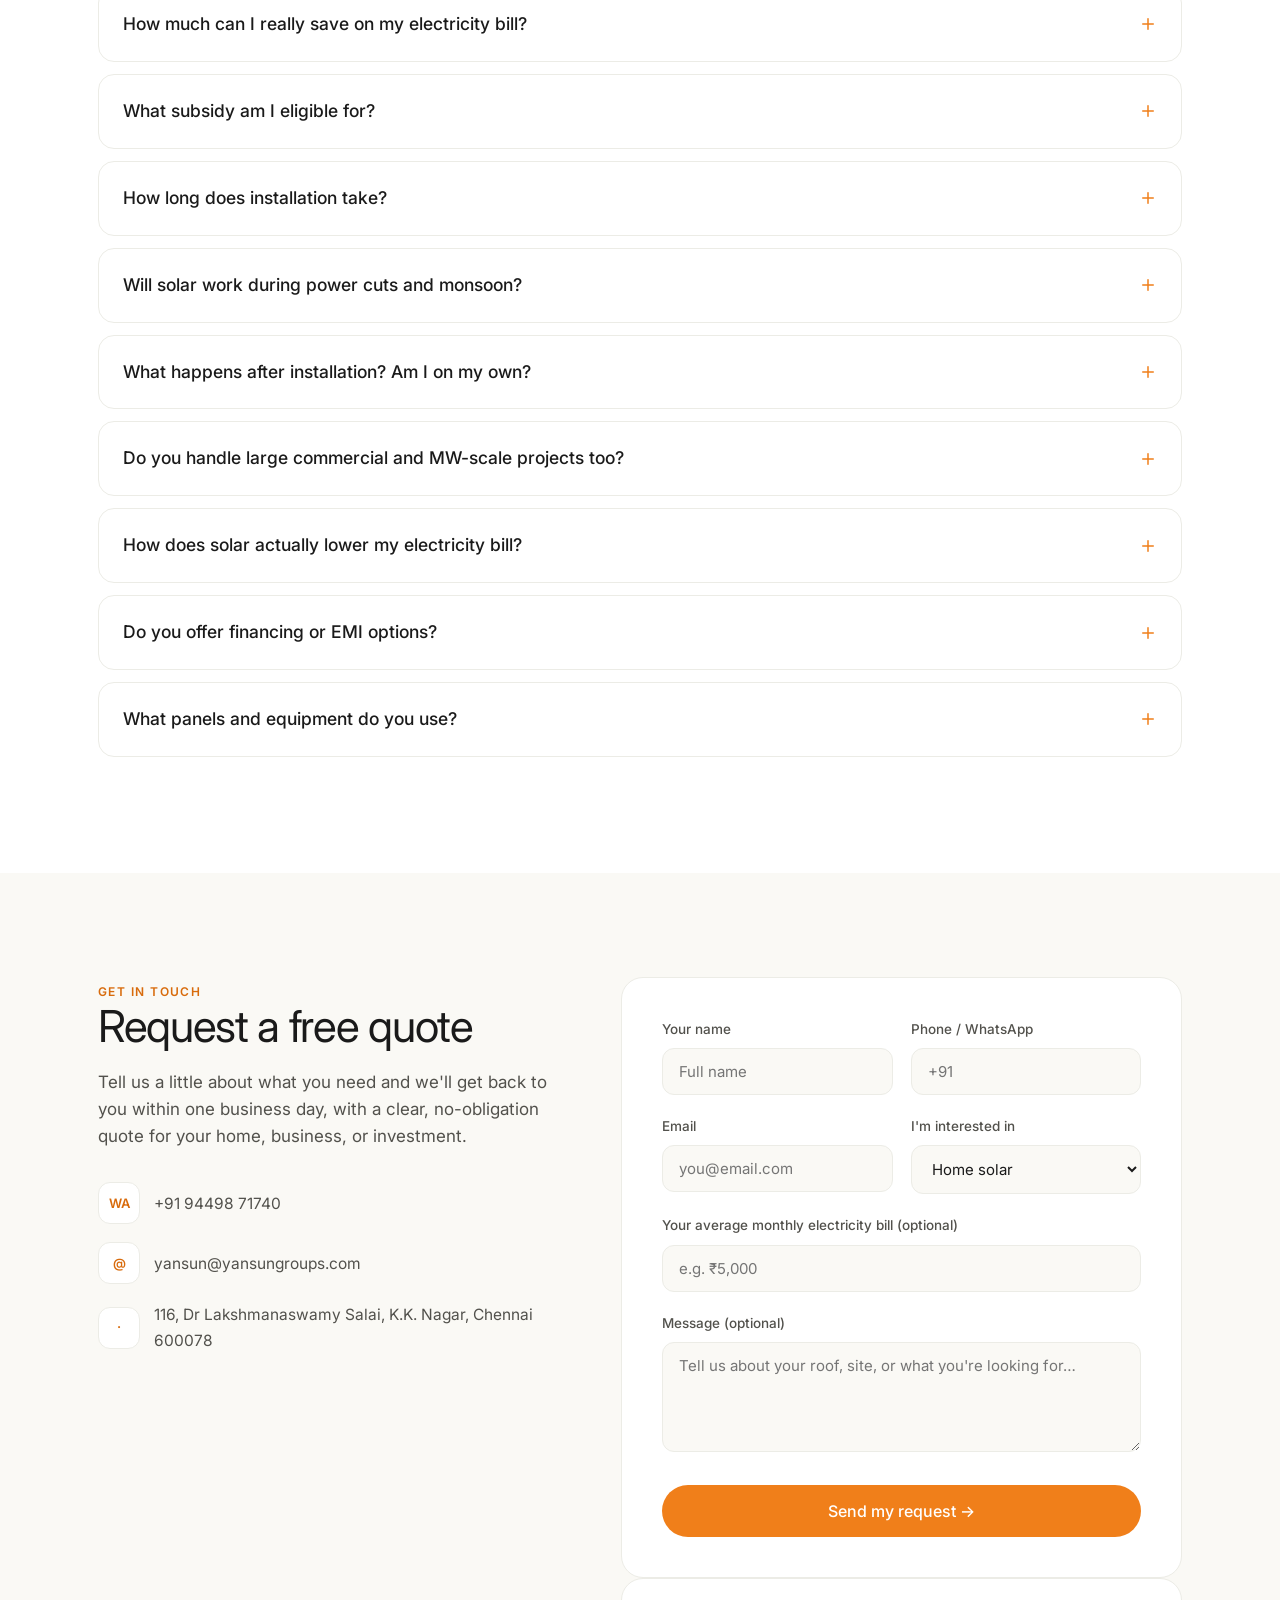
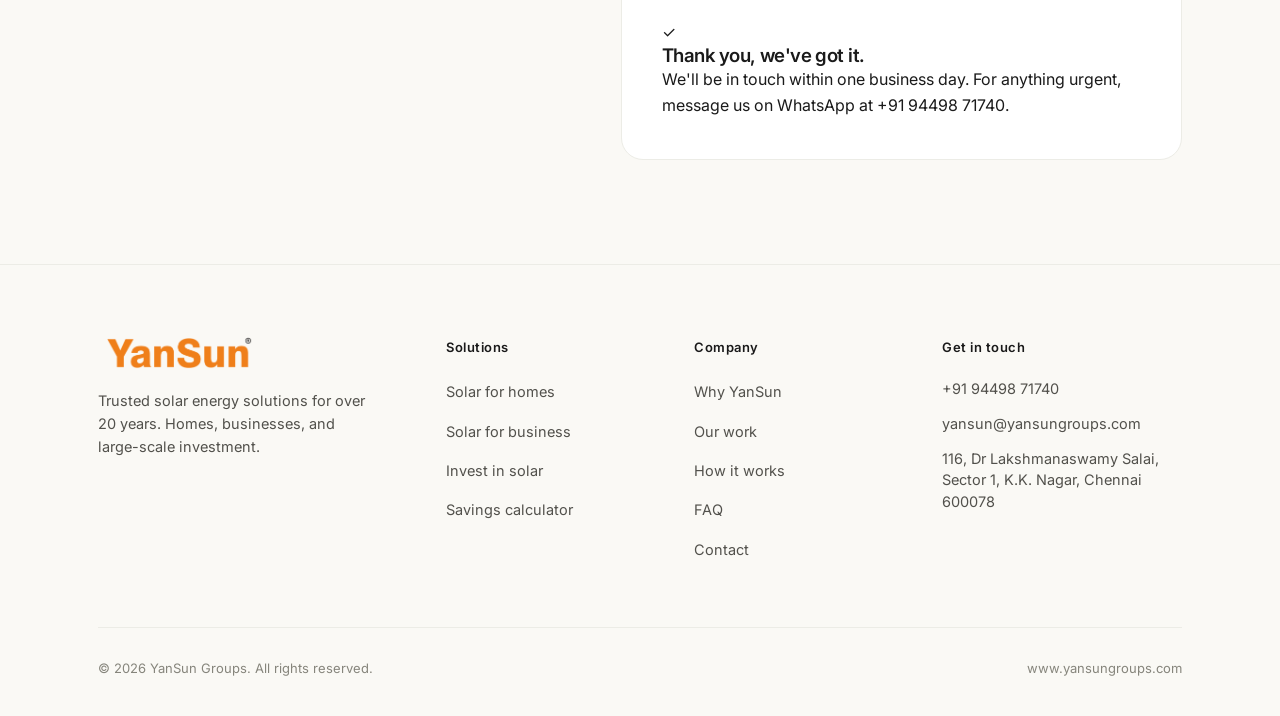
==== commit a01c6565: "Replace busy per-card animations with a cohesive line-icon set in the offerings section" ====
--- a/index.html
+++ b/index.html
@@ -474,13 +474,7 @@
         <h3>A 3D model of your system</h3>
         <p>For applicable projects we design a full 3D model before a single panel goes up, so you can see exactly how your rooftop will look and generate, with no surprises on switch-on day.</p>
         <div class="ovis">
-          <div class="cube-wrap">
-            <div class="cube">
-              <span class="face f-front"></span><span class="face f-back"></span>
-              <span class="face f-right"></span><span class="face f-left"></span>
-              <span class="face f-top"></span><span class="face f-bottom"></span>
-            </div>
-          </div>
+          <div class="oicon"><svg viewBox="0 0 24 24" fill="none" stroke="currentColor" stroke-width="2" stroke-linecap="round" stroke-linejoin="round" aria-hidden="true"><path d="M21 16V8a2 2 0 0 0-1-1.73l-7-4a2 2 0 0 0-2 0l-7 4A2 2 0 0 0 3 8v8a2 2 0 0 0 1 1.73l7 4a2 2 0 0 0 2 0l7-4A2 2 0 0 0 21 16z"/><polyline points="3.27 6.96 12 12.01 20.73 6.96"/><line x1="12" y1="22.08" x2="12" y2="12"/></svg></div>
         </div>
       </div>
 
@@ -489,7 +483,7 @@
         <h3>A free consultation</h3>
         <p>It starts with a no-obligation site visit and consultation. We assess your roof, usage, and sanctioned load, then size a system that actually fits, before you commit to anything.</p>
         <div class="ovis">
-          <div class="consult-vis"><span></span><span></span><span></span></div>
+          <div class="oicon"><svg viewBox="0 0 24 24" fill="none" stroke="currentColor" stroke-width="2" stroke-linecap="round" stroke-linejoin="round" aria-hidden="true"><path d="M21 15a2 2 0 0 1-2 2H7l-4 4V5a2 2 0 0 1 2-2h14a2 2 0 0 1 2 2z"/></svg></div>
         </div>
       </div>
 
@@ -498,7 +492,7 @@
         <h3>Round-the-clock support</h3>
         <p>Questions or issues, any hour. Our team stays reachable so your system never sits waiting.</p>
         <div class="ovis">
-          <div class="pulse-vis"><span class="pulse-dot"></span><div><b>24/7</b><span>support, always on</span></div></div>
+          <div class="oicon"><svg viewBox="0 0 24 24" fill="none" stroke="currentColor" stroke-width="2" stroke-linecap="round" stroke-linejoin="round" aria-hidden="true"><circle cx="12" cy="12" r="10"/><polyline points="12 6 12 12 16 14"/></svg></div>
         </div>
       </div>
 
@@ -507,7 +501,7 @@
         <h3>One app for everything</h3>
         <p>Track it all from a single app: live generation, performance, and any production issue, the moment it happens.</p>
         <div class="ovis">
-          <div class="app-vis"><i></i><i></i><i></i><i></i><i></i><i></i><i></i></div>
+          <div class="oicon"><svg viewBox="0 0 24 24" fill="none" stroke="currentColor" stroke-width="2" stroke-linecap="round" stroke-linejoin="round" aria-hidden="true"><rect x="5" y="2" width="14" height="20" rx="2" ry="2"/><line x1="12" y1="18" x2="12.01" y2="18"/></svg></div>
         </div>
       </div>
 
@@ -516,15 +510,7 @@
         <h3>End-of-life recycling</h3>
         <p>Solar is clean energy, and we keep it clean to the very end. When your panels finally retire after 25+ years, we take them back and handle responsible recycling, so nothing goes to waste.</p>
         <div class="ovis">
-          <div class="recycle-vis">
-            <svg viewBox="0 0 64 64" fill="none" aria-hidden="true">
-              <g class="recycle-rot">
-                <path d="M32 8.5l5.6 9.7-3.7 2.1a14.5 14.5 0 0 1 7 9.2l-4.8 1.3a9.6 9.6 0 0 0-4.7-6.1l-3.7 2.2L32 8.5z" fill="#F07F1A"/>
-                <path d="M53 44.5l-11.2.3.1-4.2a14.5 14.5 0 0 1-10.9 3.4l.6-5a9.6 9.6 0 0 0 7.3-2.3l-.1-4.3L53 44.5z" fill="#E0750F"/>
-                <path d="M11 44.5L16.5 35l3.6 2.2a14.5 14.5 0 0 1 3.9-10.7l3.8 3.3a9.6 9.6 0 0 0-2.5 7.2l3.7 2.2L11 44.5z" fill="#C9690D"/>
-              </g>
-            </svg>
-          </div>
+          <div class="oicon"><svg viewBox="0 0 24 24" fill="none" stroke="currentColor" stroke-width="2" stroke-linecap="round" stroke-linejoin="round" aria-hidden="true"><polyline points="23 4 23 10 17 10"/><polyline points="1 20 1 14 7 14"/><path d="M3.51 9a9 9 0 0 1 14.85-3.36L23 10M1 14l4.64 4.36A9 9 0 0 0 20.49 15"/></svg></div>
         </div>
       </div>
     </div>
--- a/styles.css
+++ b/styles.css
@@ -302,54 +302,13 @@
 .offer p{font-size:14.5px;color:var(--ink-soft);line-height:1.62}
 .offer .ovis{margin-top:22px}
 
-/* 3D model card visual — rotating wireframe cube */
-.cube-wrap{height:120px;display:flex;align-items:center;justify-content:center;perspective:600px}
-.cube{position:relative;width:74px;height:74px;transform-style:preserve-3d;animation:spinCube 9s linear infinite}
-.offer:hover .cube{animation-duration:3.4s}
-.cube .face{position:absolute;width:74px;height:74px;border:1.5px solid rgba(240,127,26,.55);background:rgba(240,127,26,.06)}
-.cube .f-front{transform:translateZ(37px)}
-.cube .f-back{transform:rotateY(180deg) translateZ(37px)}
-.cube .f-right{transform:rotateY(90deg) translateZ(37px)}
-.cube .f-left{transform:rotateY(-90deg) translateZ(37px)}
-.cube .f-top{transform:rotateX(90deg) translateZ(37px)}
-.cube .f-bottom{transform:rotateX(-90deg) translateZ(37px)}
-@keyframes spinCube{0%{transform:rotateX(-22deg) rotateY(0)}100%{transform:rotateX(-22deg) rotateY(360deg)}}
-
-/* support / 24-7 visual — pulsing clock dot */
-.pulse-vis{display:flex;align-items:center;gap:14px}
-.pulse-dot{position:relative;width:11px;height:11px;border-radius:50%;background:#5fd896;flex-shrink:0}
-.pulse-dot::after{content:"";position:absolute;inset:-6px;border-radius:50%;background:rgba(95,216,150,.4);animation:ping 2s cubic-bezier(0,0,.2,1) infinite}
-.pulse-vis b{font-family:var(--font-display);font-size:30px;font-weight:600;letter-spacing:-.02em}
-.pulse-vis span{font-size:13px;color:var(--muted)}
-
-/* app card — mini live bars */
-.app-vis{display:flex;align-items:flex-end;gap:6px;height:64px;margin-top:6px}
-.app-vis i{display:block;width:9px;border-radius:4px 4px 0 0;background:linear-gradient(180deg,var(--orange),var(--orange-dark));animation:barPulse 2.4s ease-in-out infinite}
-.app-vis i:nth-child(1){height:40%;animation-delay:0s}
-.app-vis i:nth-child(2){height:66%;animation-delay:.2s}
-.app-vis i:nth-child(3){height:50%;animation-delay:.4s}
-.app-vis i:nth-child(4){height:82%;animation-delay:.6s}
-.app-vis i:nth-child(5){height:60%;animation-delay:.8s}
-.app-vis i:nth-child(6){height:94%;animation-delay:1s}
-.app-vis i:nth-child(7){height:72%;animation-delay:1.2s}
-@keyframes barPulse{0%,100%{transform:scaleY(.82);opacity:.75}50%{transform:scaleY(1);opacity:1}}
-
-/* recycle card — three-arrow mark, gentle rotation */
-.recycle-vis{display:flex;align-items:center;justify-content:flex-start}
-.recycle-vis svg{width:60px;height:60px}
-.recycle-rot{transform-origin:32px 32px;animation:slowSpin 10s linear infinite}
-.offer:hover .recycle-rot{animation-duration:3.5s}
-@keyframes slowSpin{to{transform:rotate(360deg)}}
-
-/* consult card — concentric ring */
-.consult-vis{position:relative;width:64px;height:64px}
-.consult-vis span{position:absolute;inset:0;border-radius:50%;border:1.5px solid rgba(240,127,26,.5)}
-.consult-vis span:nth-child(2){inset:9px;border-color:rgba(240,127,26,.7);animation:breathe 3s ease-in-out infinite}
-.consult-vis span:nth-child(3){inset:22px;background:var(--orange);border:none}
-@keyframes breathe{0%,100%{transform:scale(1);opacity:.7}50%{transform:scale(1.12);opacity:1}}
+/* Offering card icons — one cohesive line-icon set in a soft tinted tile, calm by default */
+.oicon{width:58px;height:58px;border-radius:16px;background:rgba(240,127,26,.09);display:flex;align-items:center;justify-content:center;color:var(--orange);transition:transform .45s cubic-bezier(.2,.6,.2,1),background .35s,color .35s}
+.oicon svg{width:28px;height:28px;stroke:currentColor;stroke-width:2;stroke-linecap:round;stroke-linejoin:round;fill:none}
+.offer:hover .oicon{transform:translateY(-4px);background:rgba(240,127,26,.16);color:var(--orange-dark)}
 
 @media(prefers-reduced-motion:reduce){
-  .cube,.recycle-rot,.app-vis i,.pulse-dot::after,.consult-vis span{animation:none!important}
+  .oicon{transition:none!important}
   .offer{opacity:1;transform:none}
 }
 
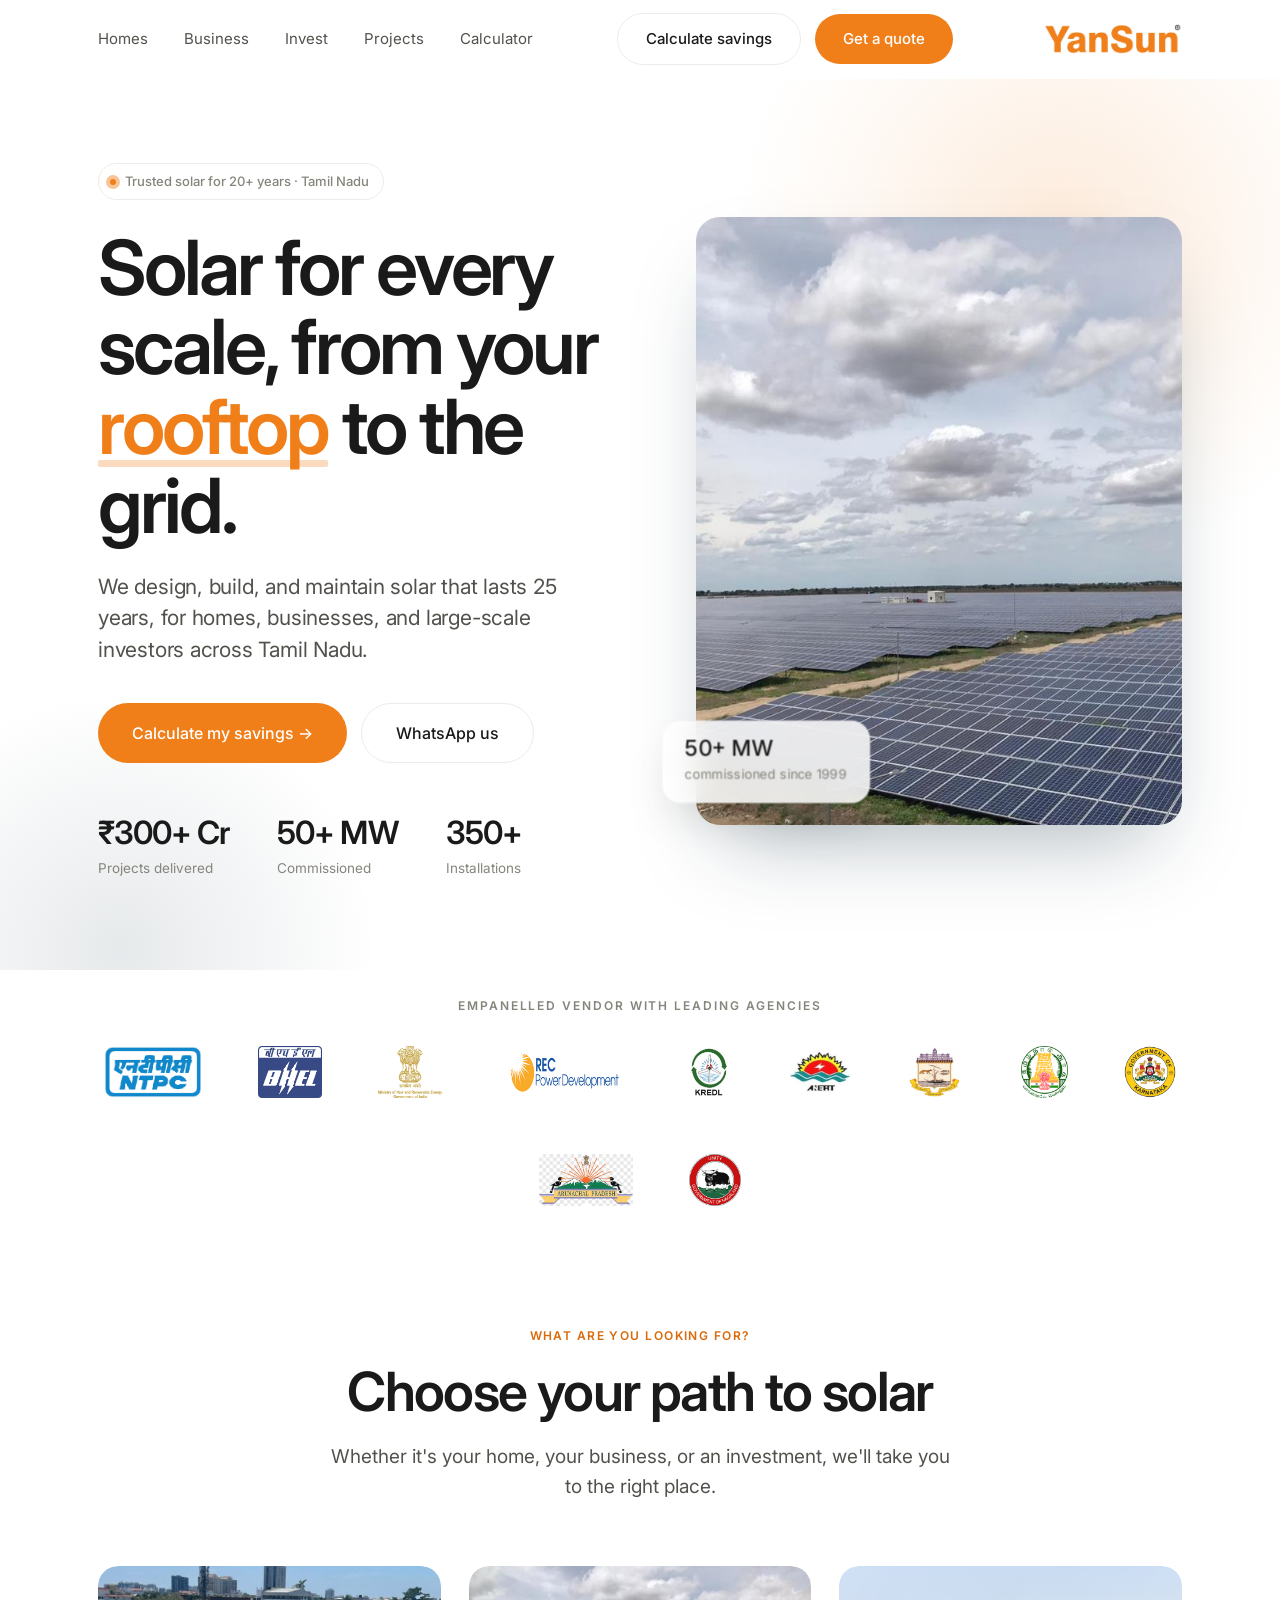
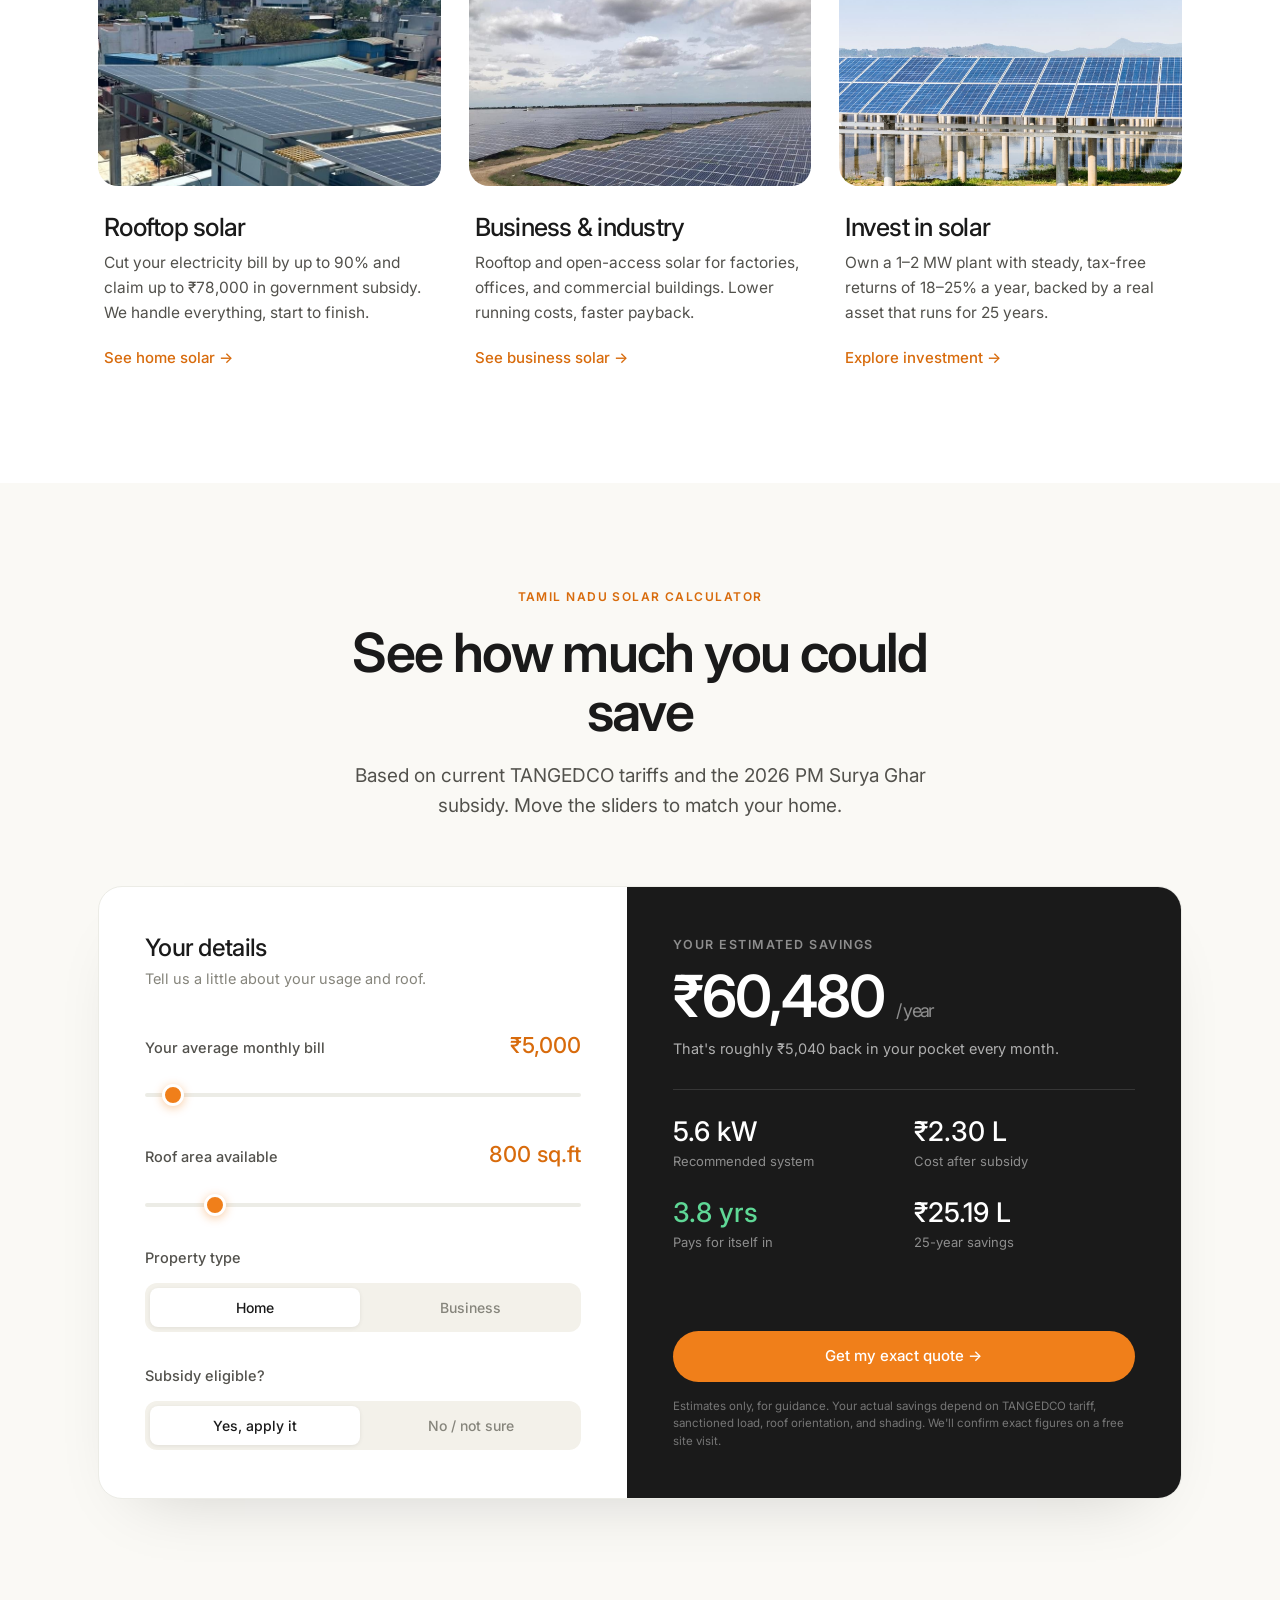
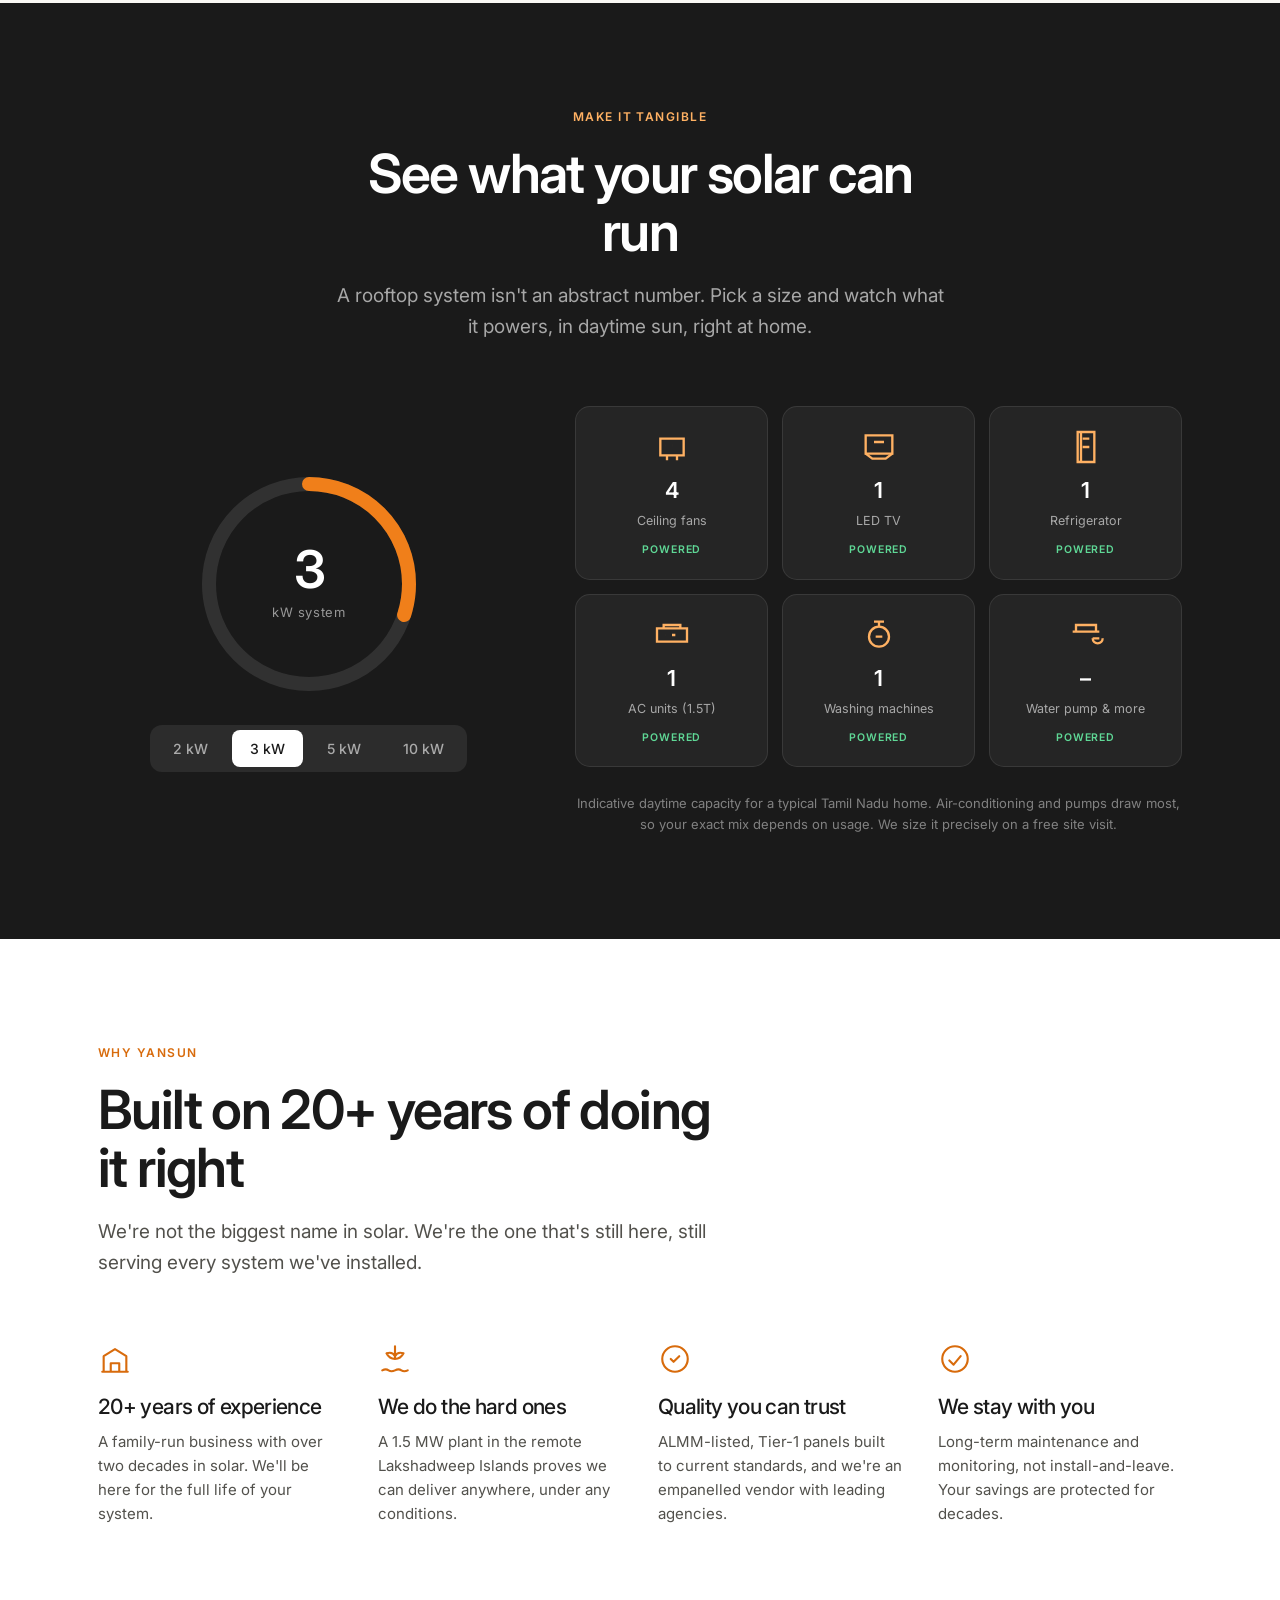
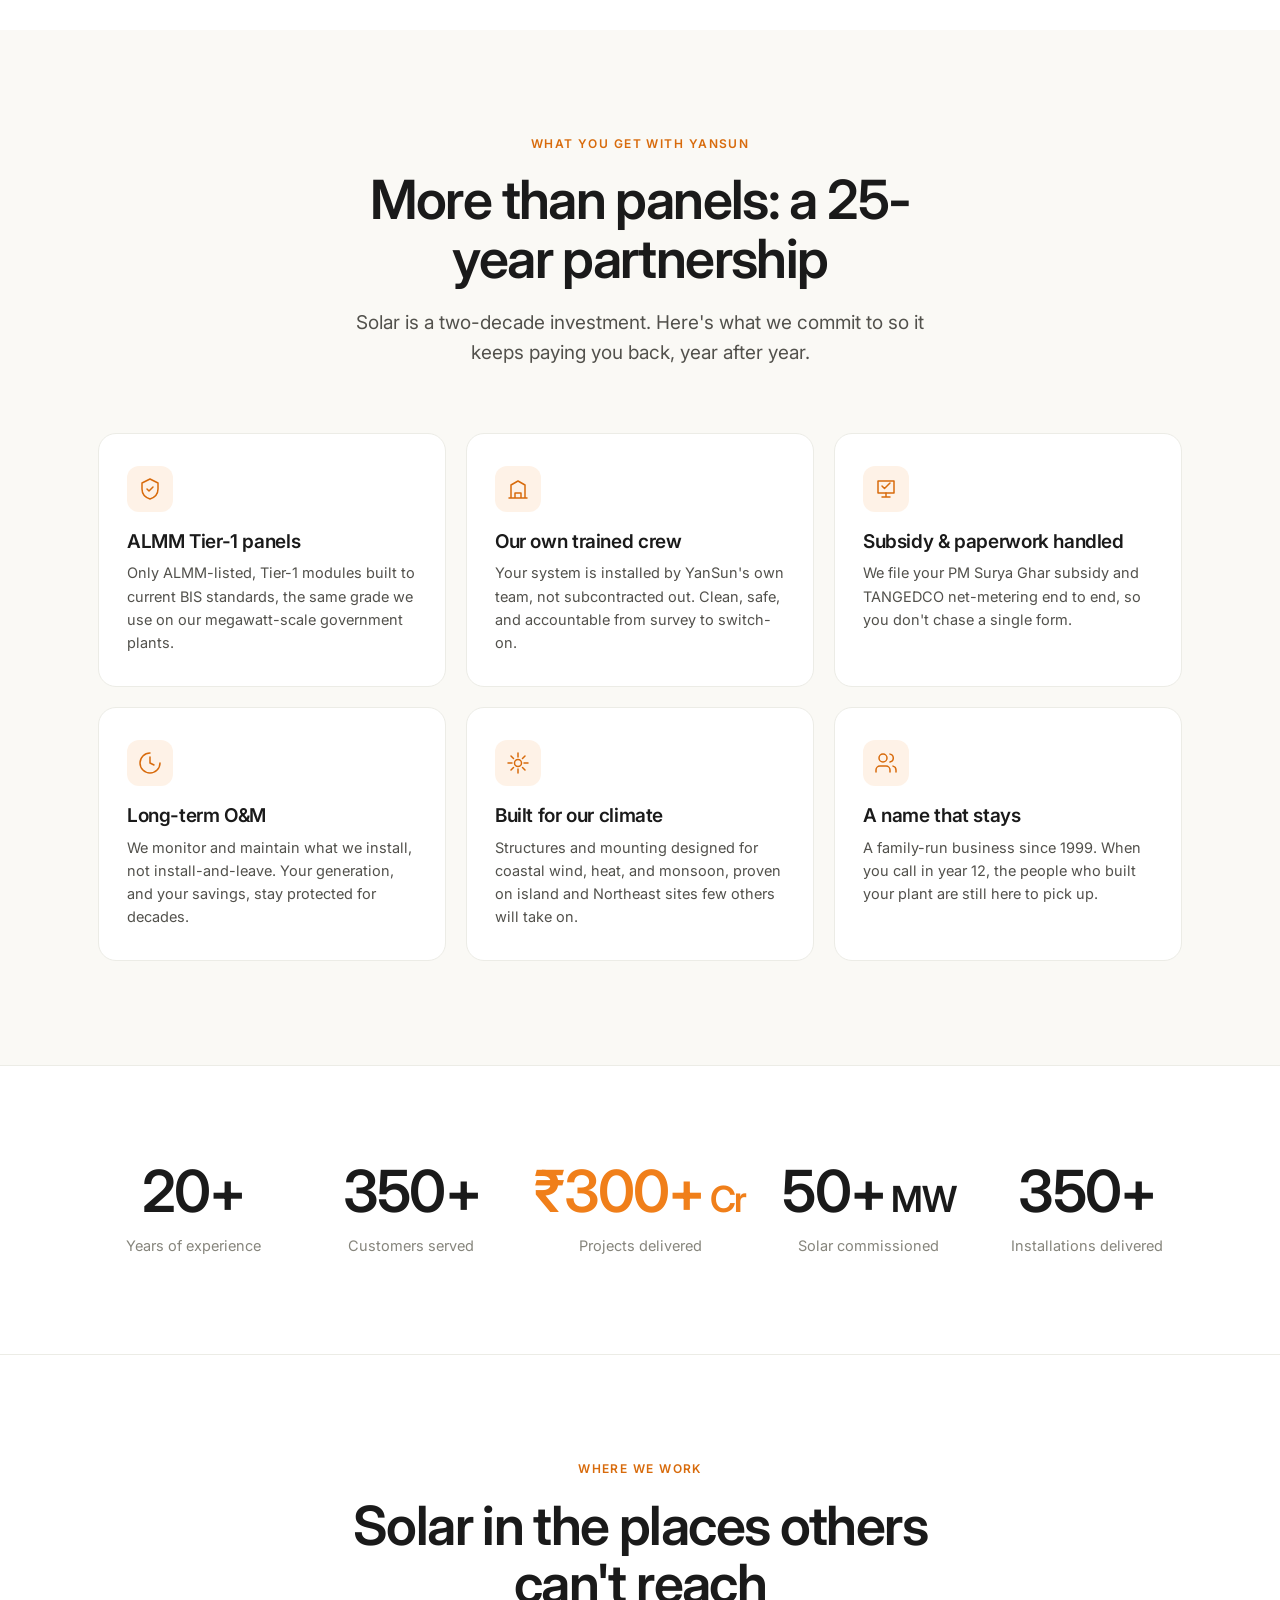
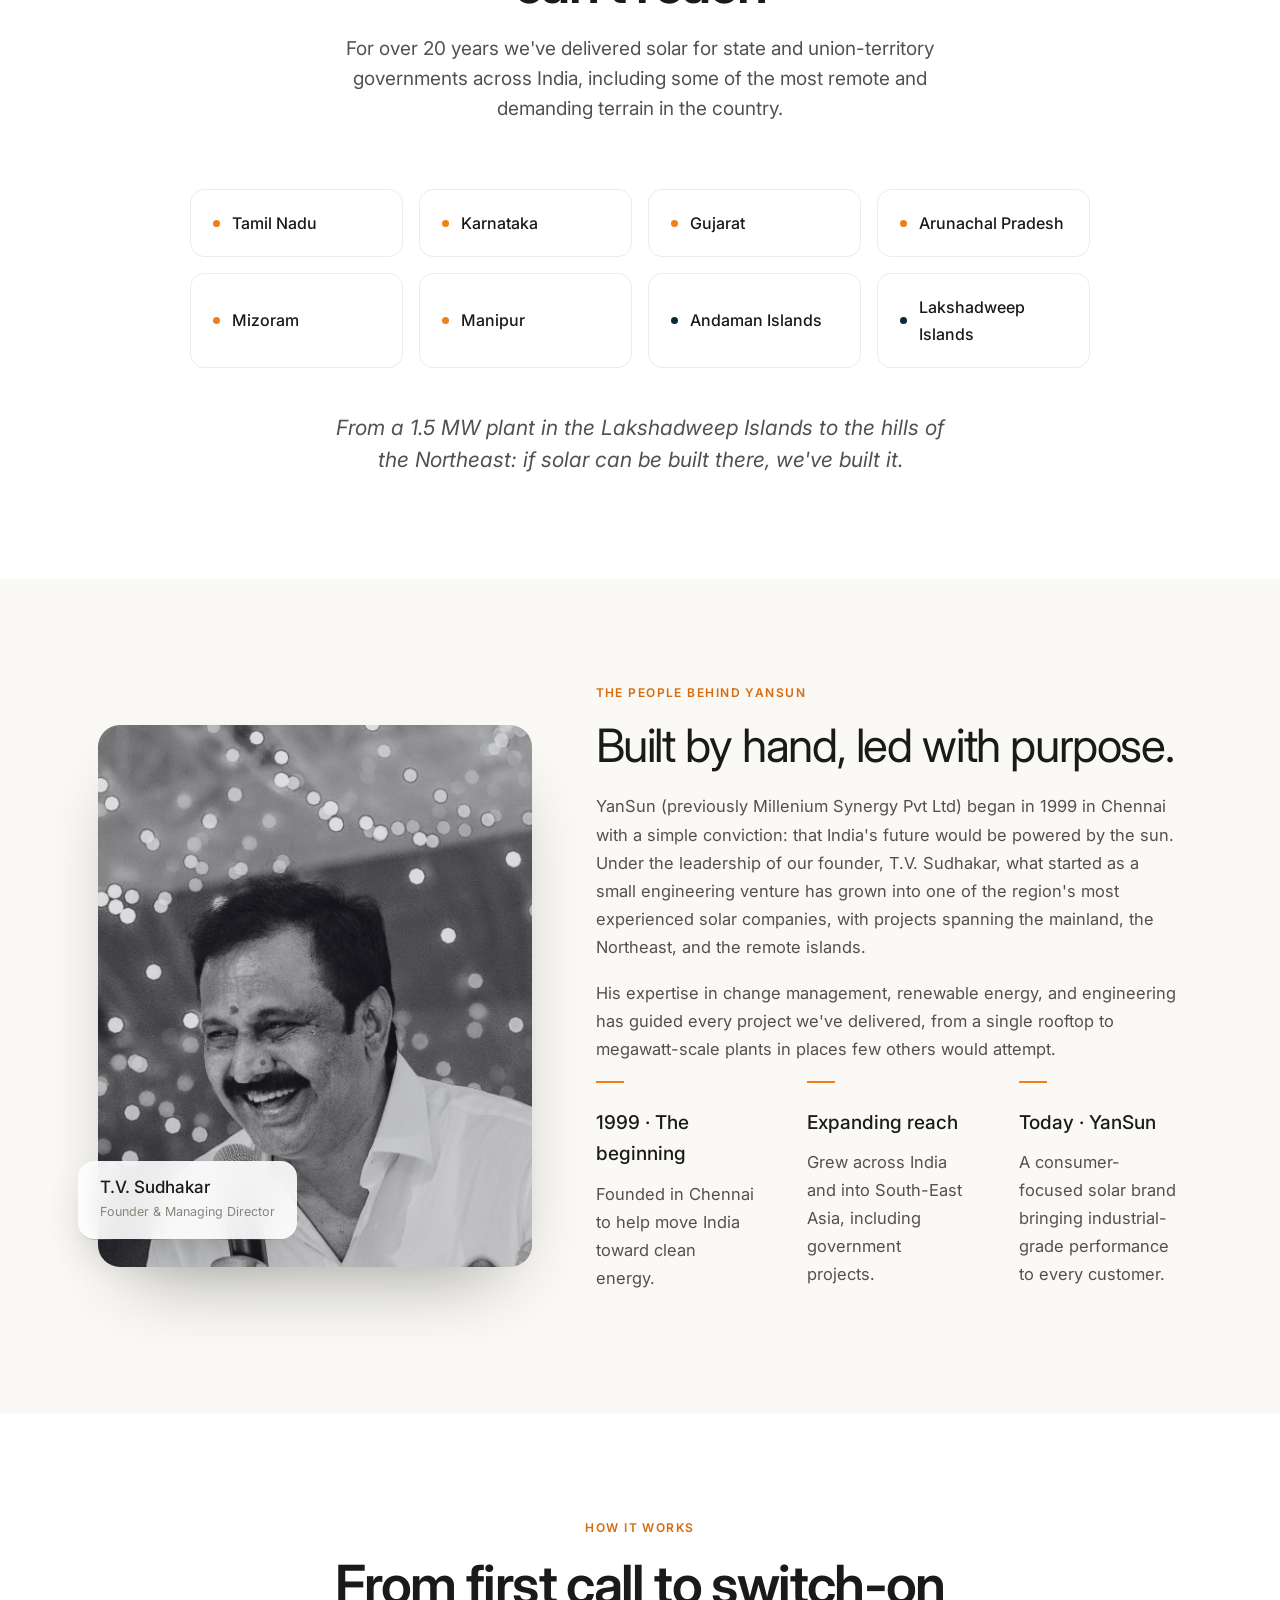
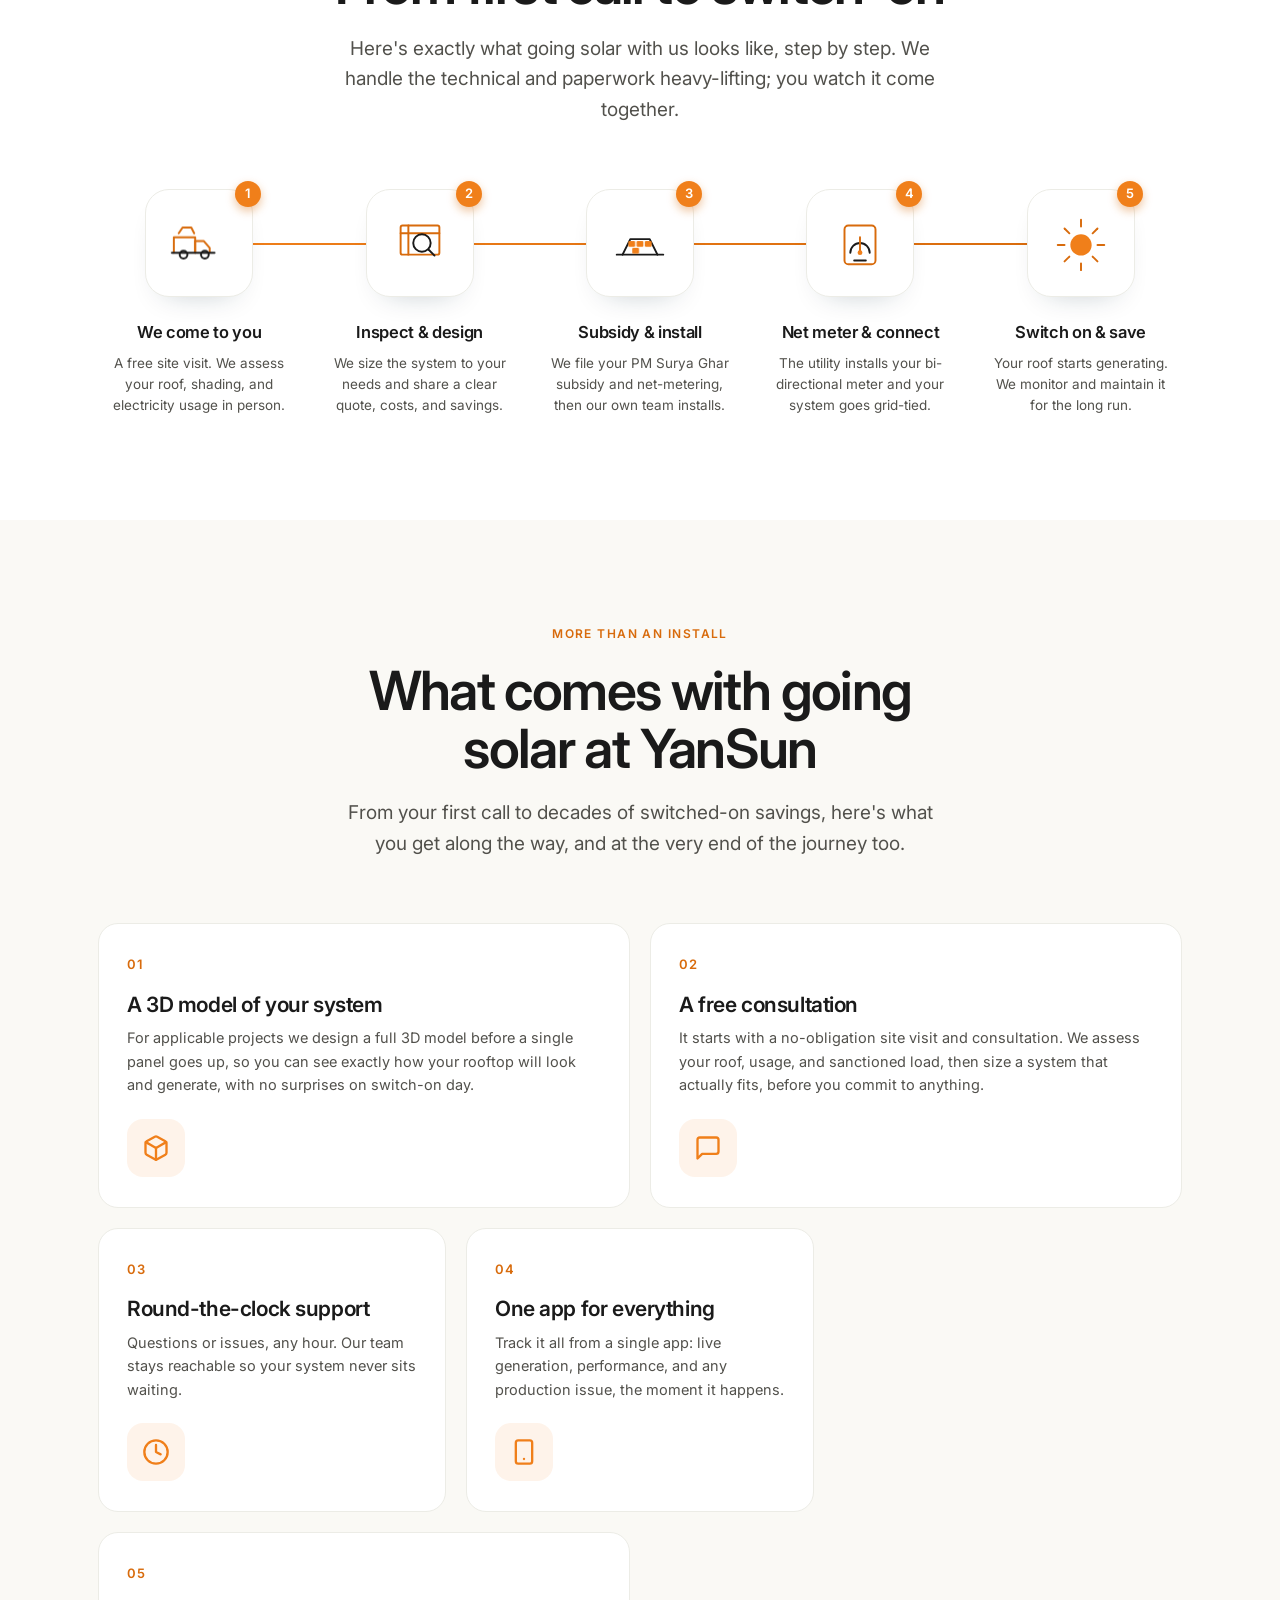
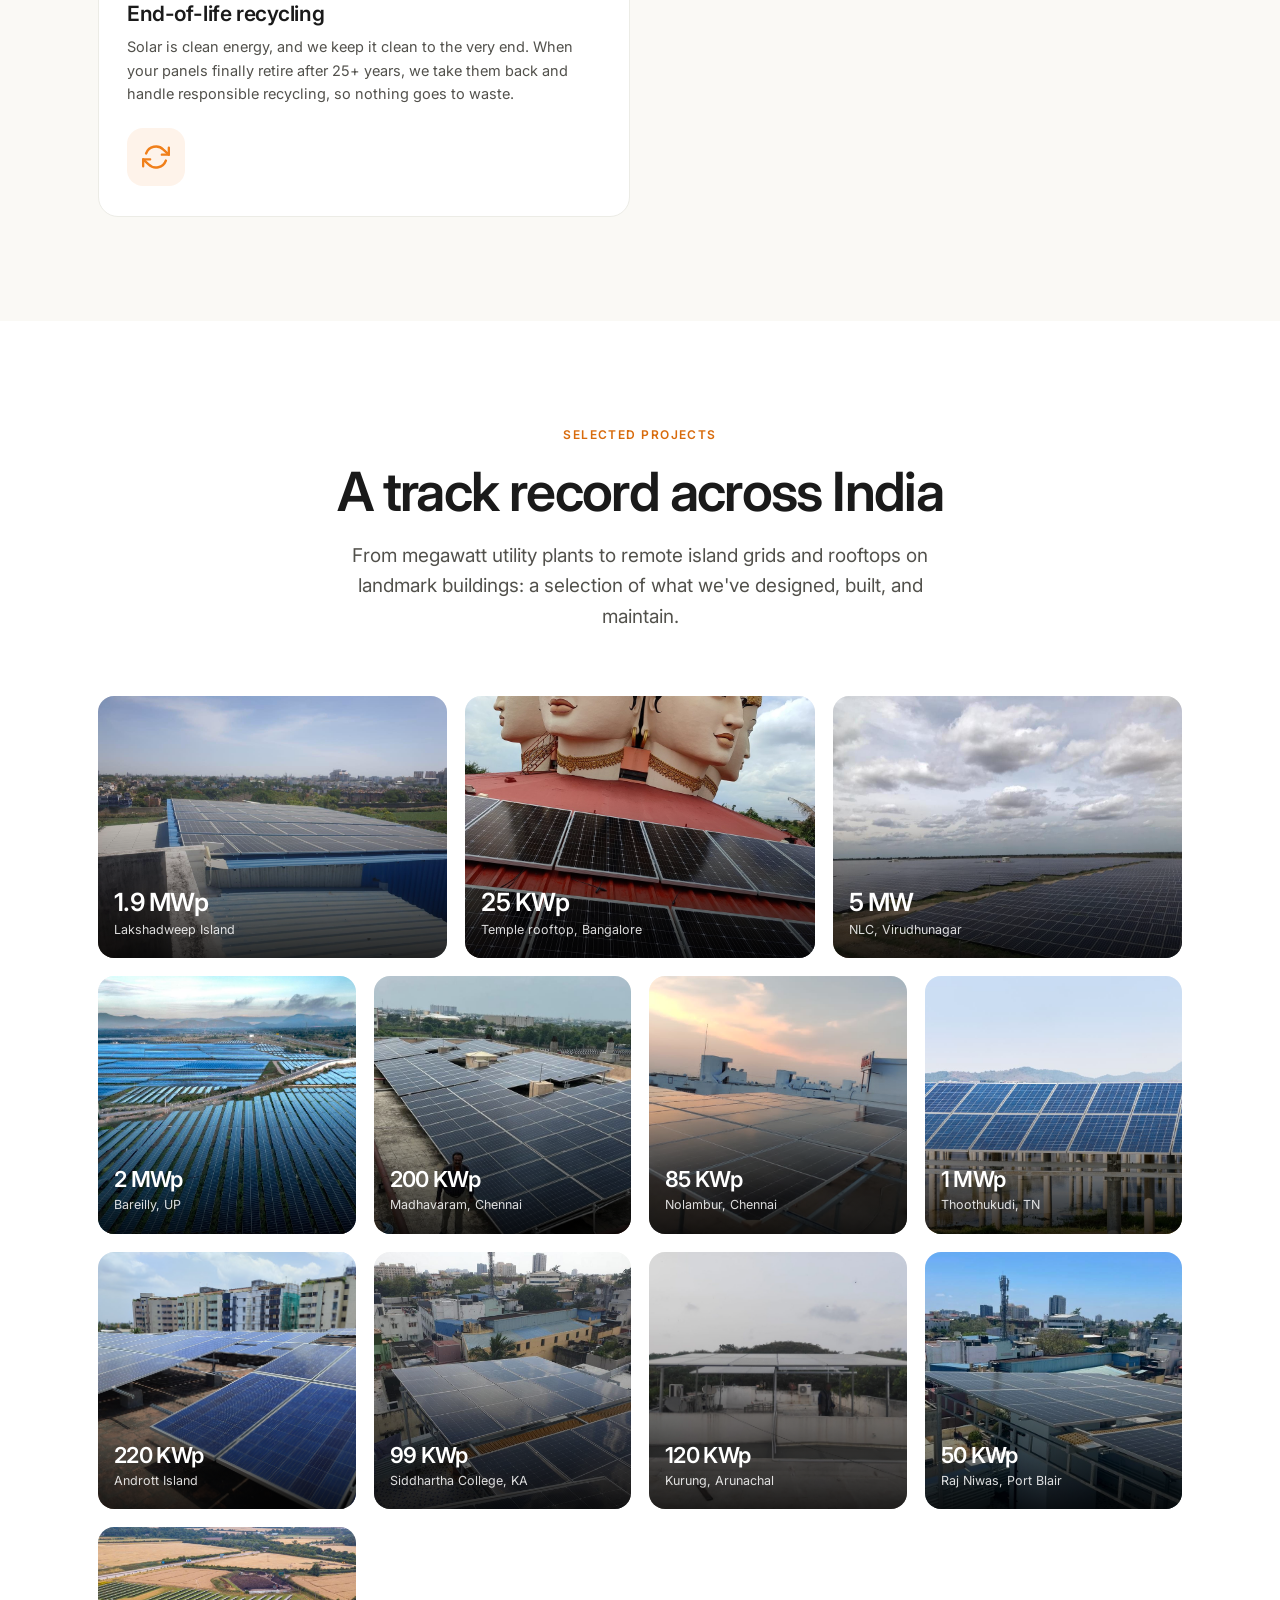
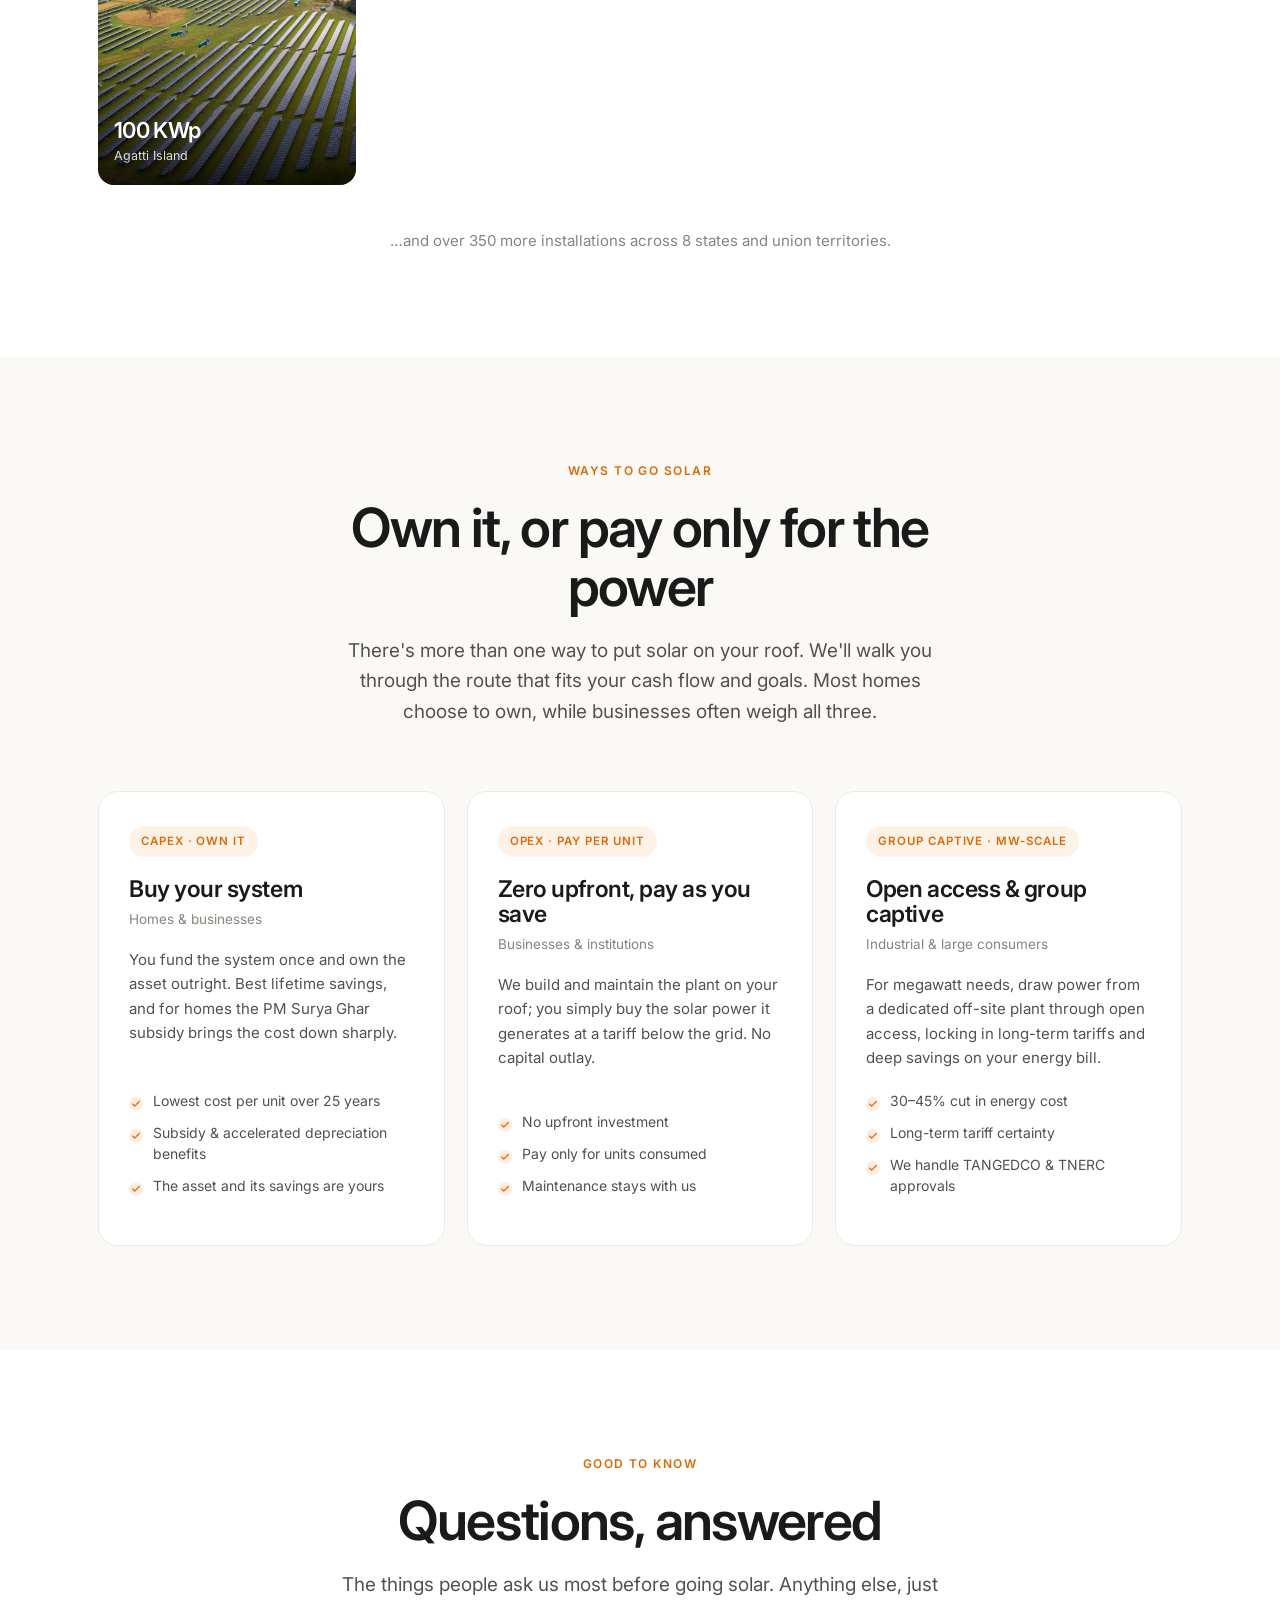
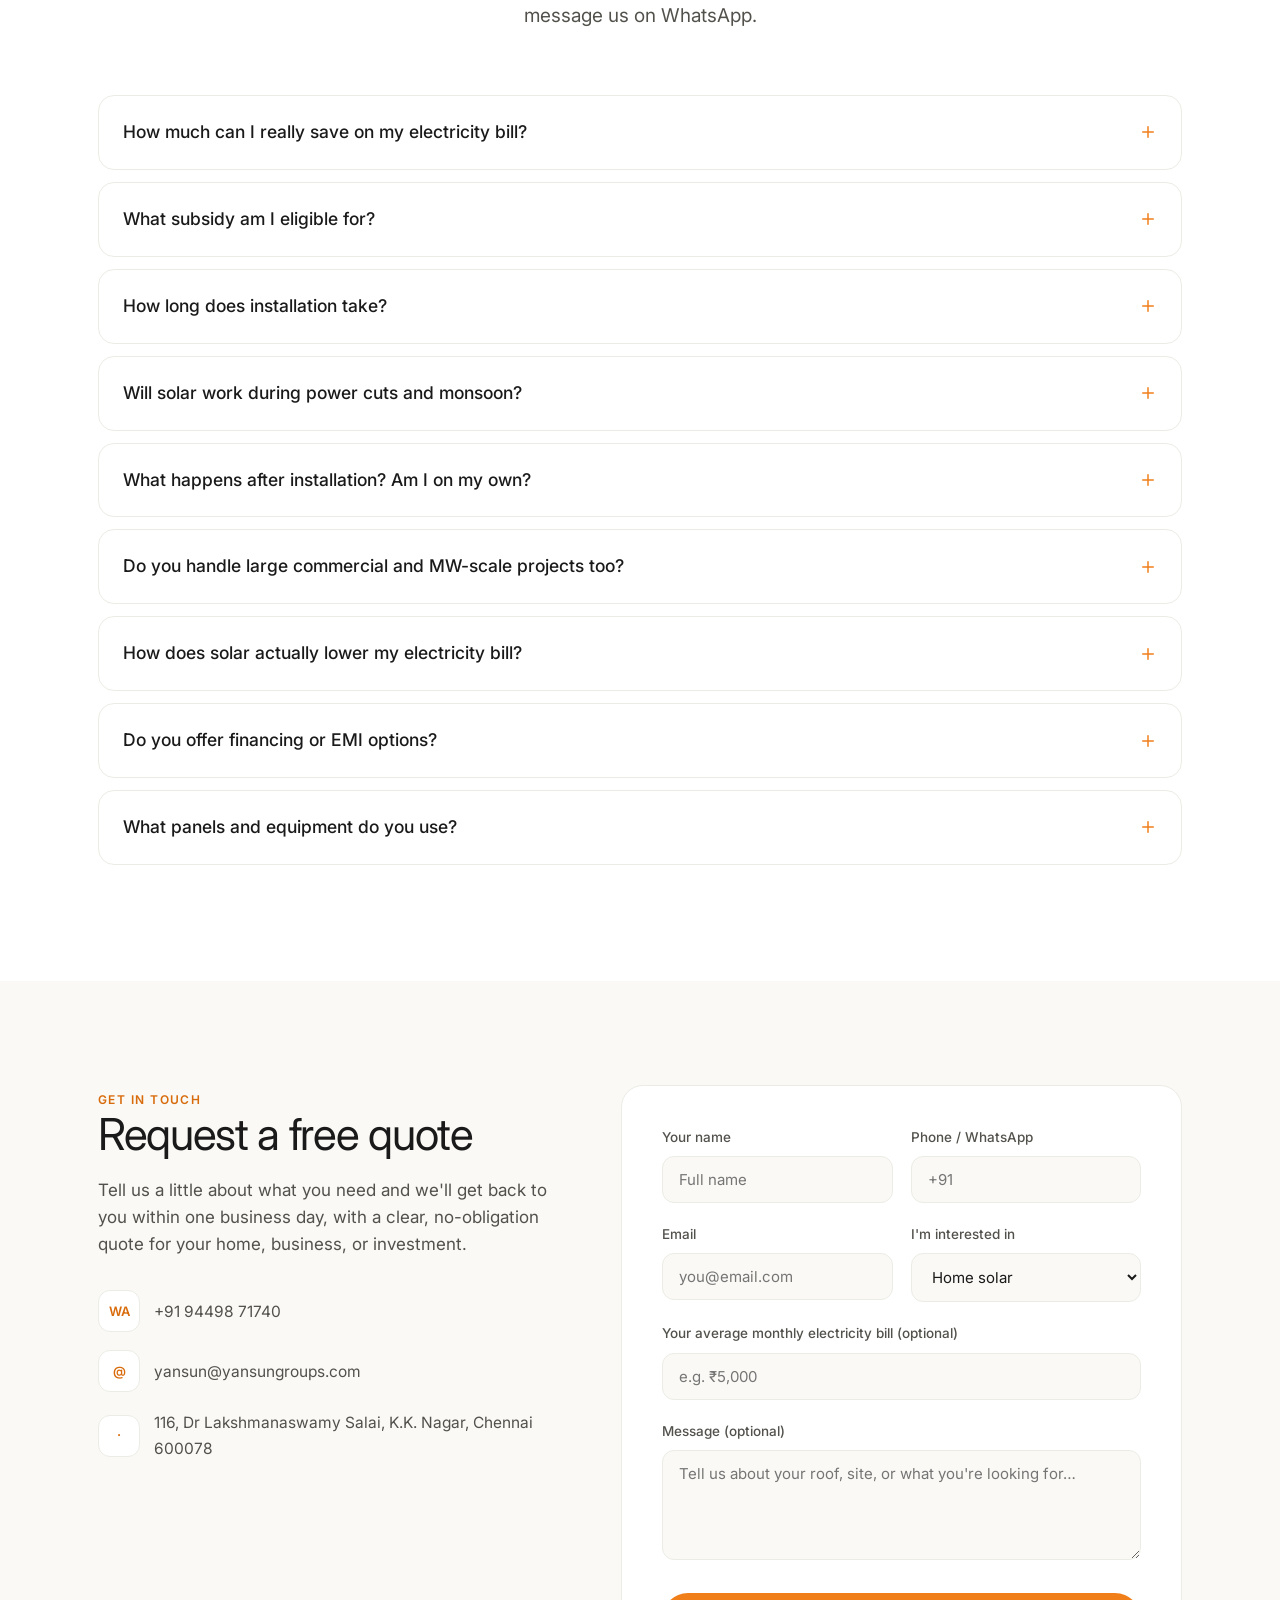
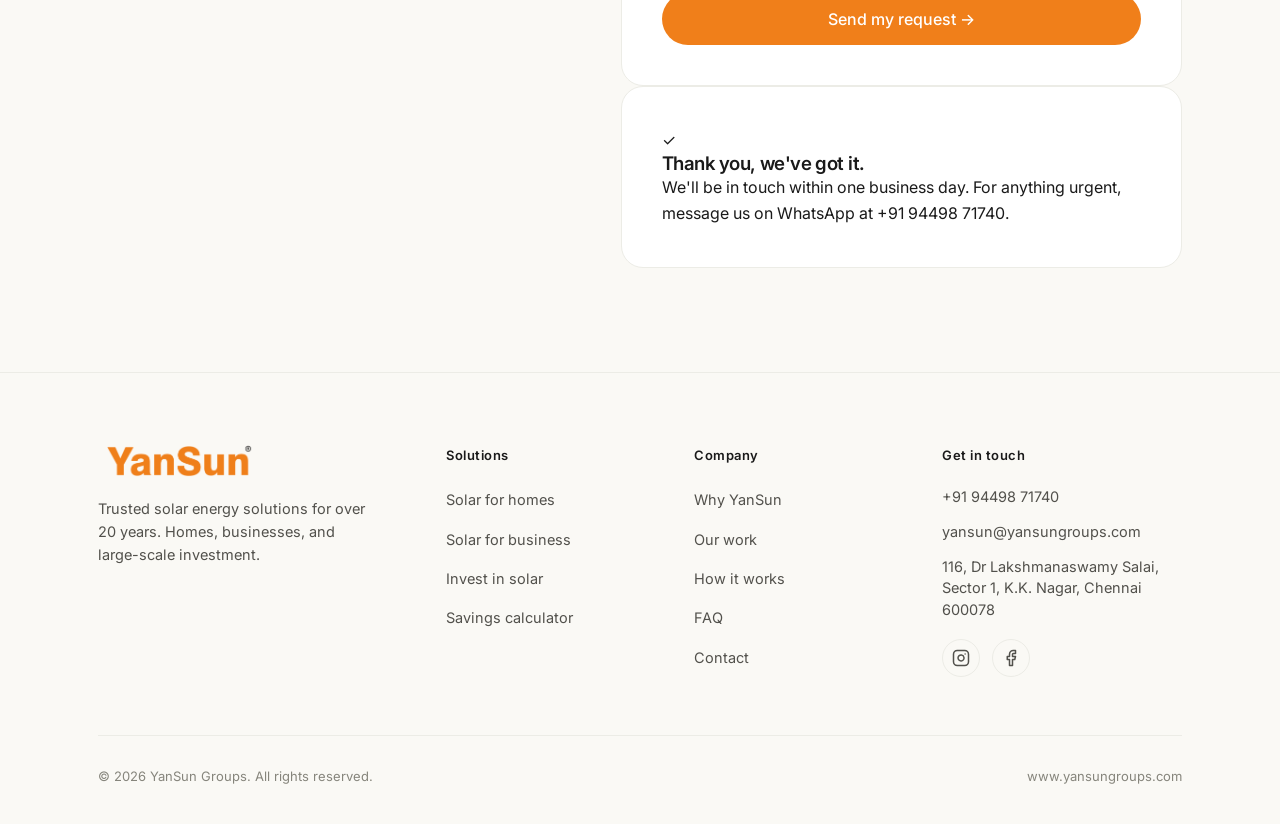
==== commit d9cd69ed: "Add 4 state-government seals to empanelled row; add Instagram & Facebook links to footers" ====
--- a/index.html
+++ b/index.html
@@ -77,6 +77,10 @@
       <img src="images/logos/kredl.png" alt="KREDL">
       <img src="images/logos/anert.png" alt="ANERT">
       <img src="images/logos/chennai-corp.png" alt="Greater Chennai Corporation">
+      <img src="images/logos/tamil-nadu.png" alt="Government of Tamil Nadu">
+      <img src="images/logos/karnataka.png" alt="Government of Karnataka">
+      <img src="images/logos/arunachal.png" alt="Government of Arunachal Pradesh">
+      <img src="images/logos/nagaland.png" alt="Government of Nagaland">
     </div>
   </div>
 </div>
@@ -745,6 +749,10 @@
         <p><a href="https://wa.me/919449871740" target="_blank" rel="noopener">+91 94498 71740</a></p>
         <p><a href="mailto:yansun@yansungroups.com">yansun@yansungroups.com</a></p>
         <p>116, Dr Lakshmanaswamy Salai,<br>Sector 1, K.K. Nagar, Chennai 600078</p>
+        <div class="foot-social">
+          <a href="https://www.instagram.com/yansunsolar/" target="_blank" rel="noopener" aria-label="YanSun on Instagram"><svg viewBox="0 0 24 24" fill="none" stroke="currentColor" stroke-width="2" stroke-linecap="round" stroke-linejoin="round" aria-hidden="true"><rect x="2" y="2" width="20" height="20" rx="5" ry="5"/><path d="M16 11.37A4 4 0 1 1 12.63 8 4 4 0 0 1 16 11.37z"/><line x1="17.5" y1="6.5" x2="17.51" y2="6.5"/></svg></a>
+          <a href="https://www.facebook.com/yansunsolar/" target="_blank" rel="noopener" aria-label="YanSun on Facebook"><svg viewBox="0 0 24 24" fill="none" stroke="currentColor" stroke-width="2" stroke-linecap="round" stroke-linejoin="round" aria-hidden="true"><path d="M18 2h-3a5 5 0 0 0-5 5v3H7v4h3v8h4v-8h3l1-4h-4V7a1 1 0 0 1 1-1h3z"/></svg></a>
+        </div>
       </div>
     </div>
     <div class="foot-bottom">
@@ -1018,5 +1026,8 @@
   });
 }
 </script>
+<!-- Vercel Web Analytics -->
+<script>window.va = window.va || function () { (window.vaq = window.vaq || []).push(arguments); };</script>
+<script defer src="/_vercel/insights/script.js"></script>
 </body>
 </html>
--- a/styles.css
+++ b/styles.css
@@ -231,6 +231,10 @@
 footer ul li a:hover{color:var(--orange-dark)}
 .foot-contact p{font-size:14.5px;margin-bottom:13px;display:flex;gap:11px;align-items:flex-start;line-height:1.5}
 .foot-contact a:hover{color:var(--orange-dark)}
+.foot-social{display:flex;gap:12px;margin-top:18px}
+.foot-social a{display:inline-flex;align-items:center;justify-content:center;width:38px;height:38px;border-radius:50%;border:1px solid var(--line);color:var(--ink-soft);transition:color .2s,border-color .2s,transform .2s}
+.foot-social a:hover{color:var(--orange-dark);border-color:var(--orange);transform:translateY(-2px)}
+.foot-social svg{width:18px;height:18px}
 .foot-bottom{padding-top:30px;display:flex;justify-content:space-between;flex-wrap:wrap;gap:12px;font-size:13px;color:var(--muted)}
 
 /* Reveal */
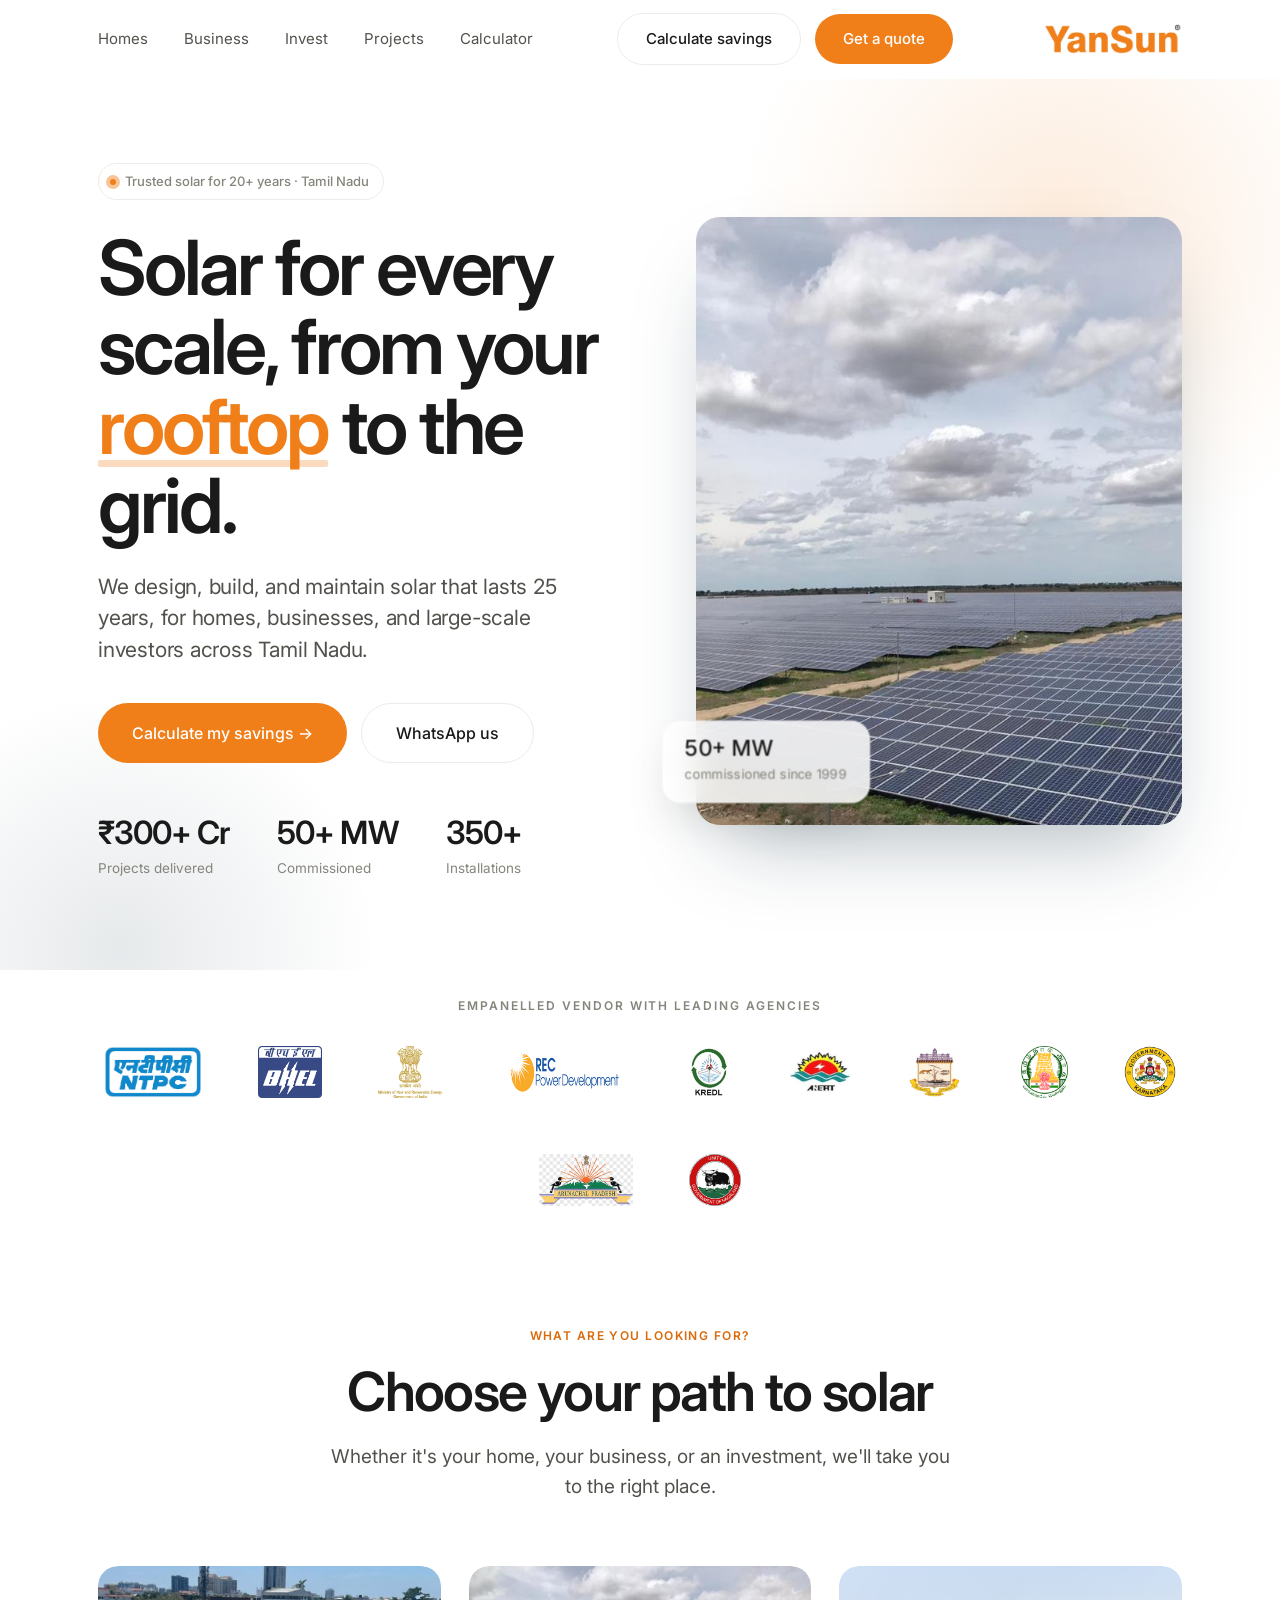
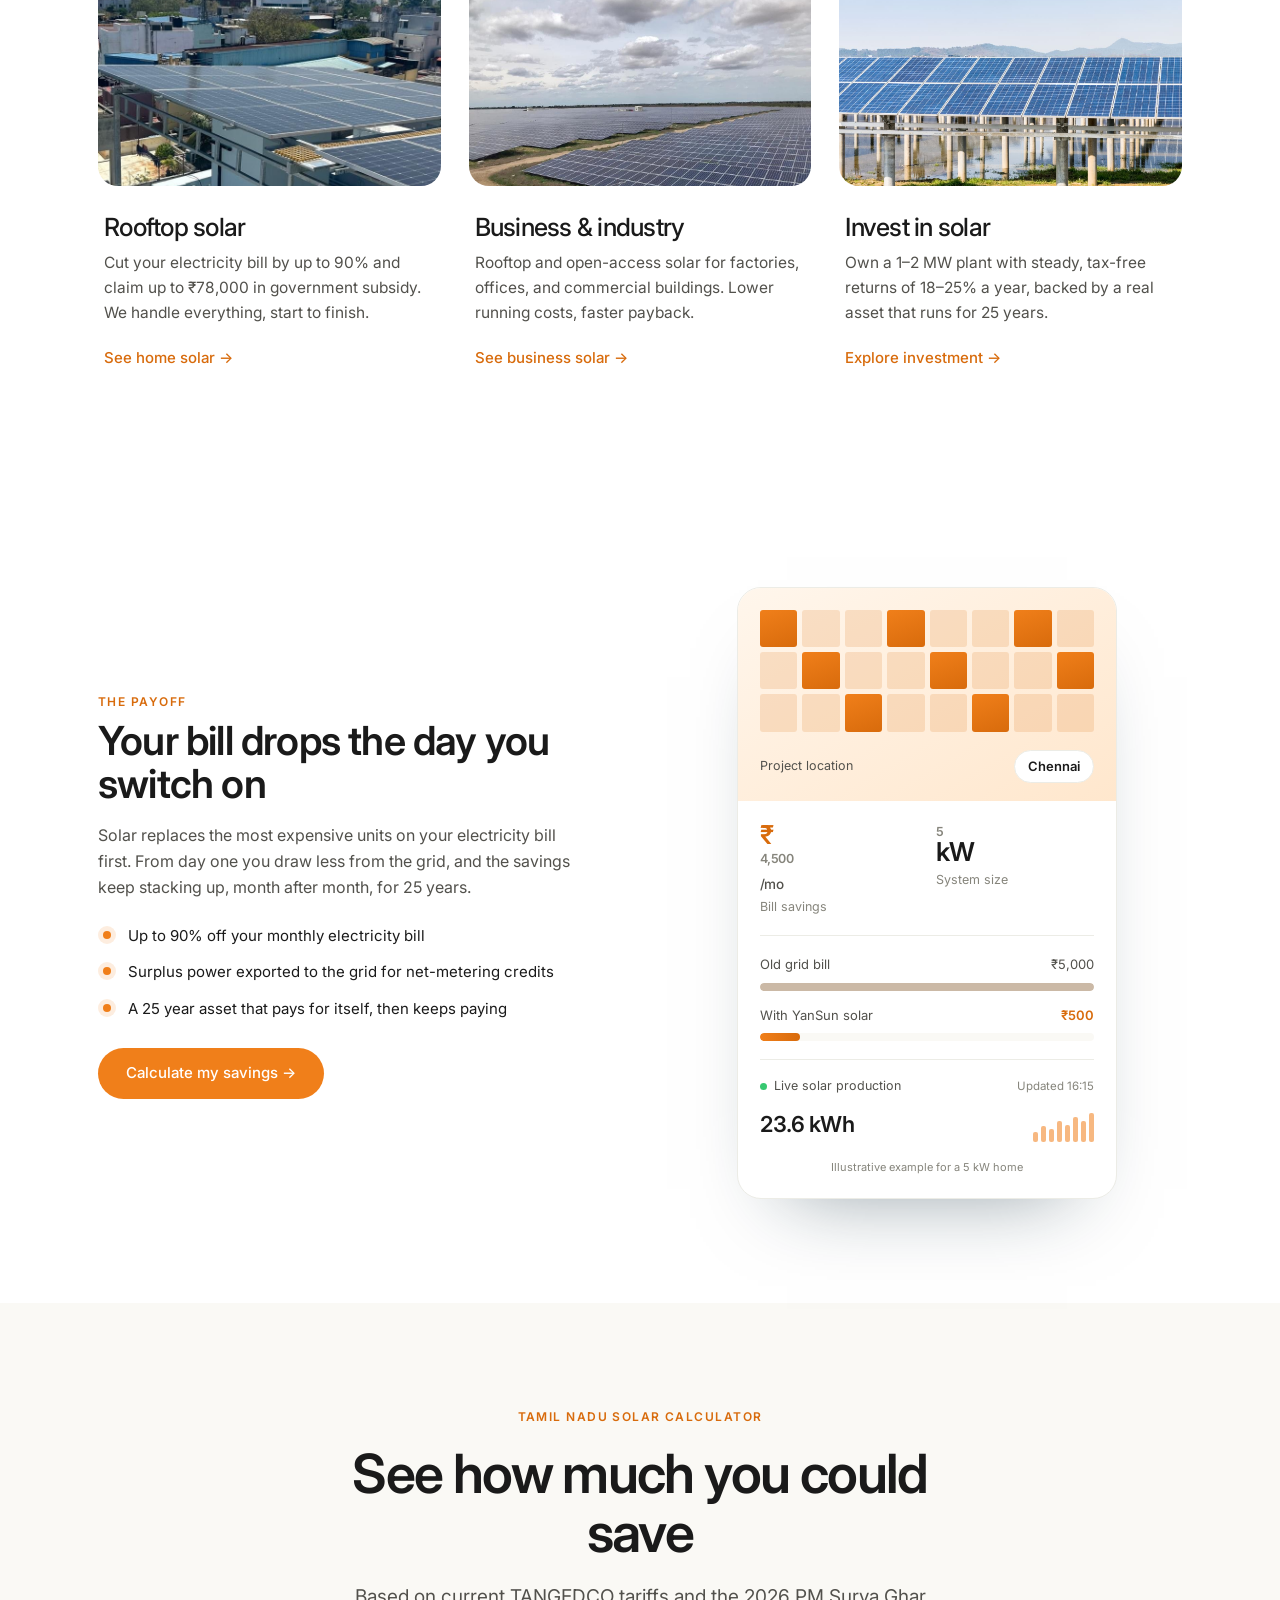
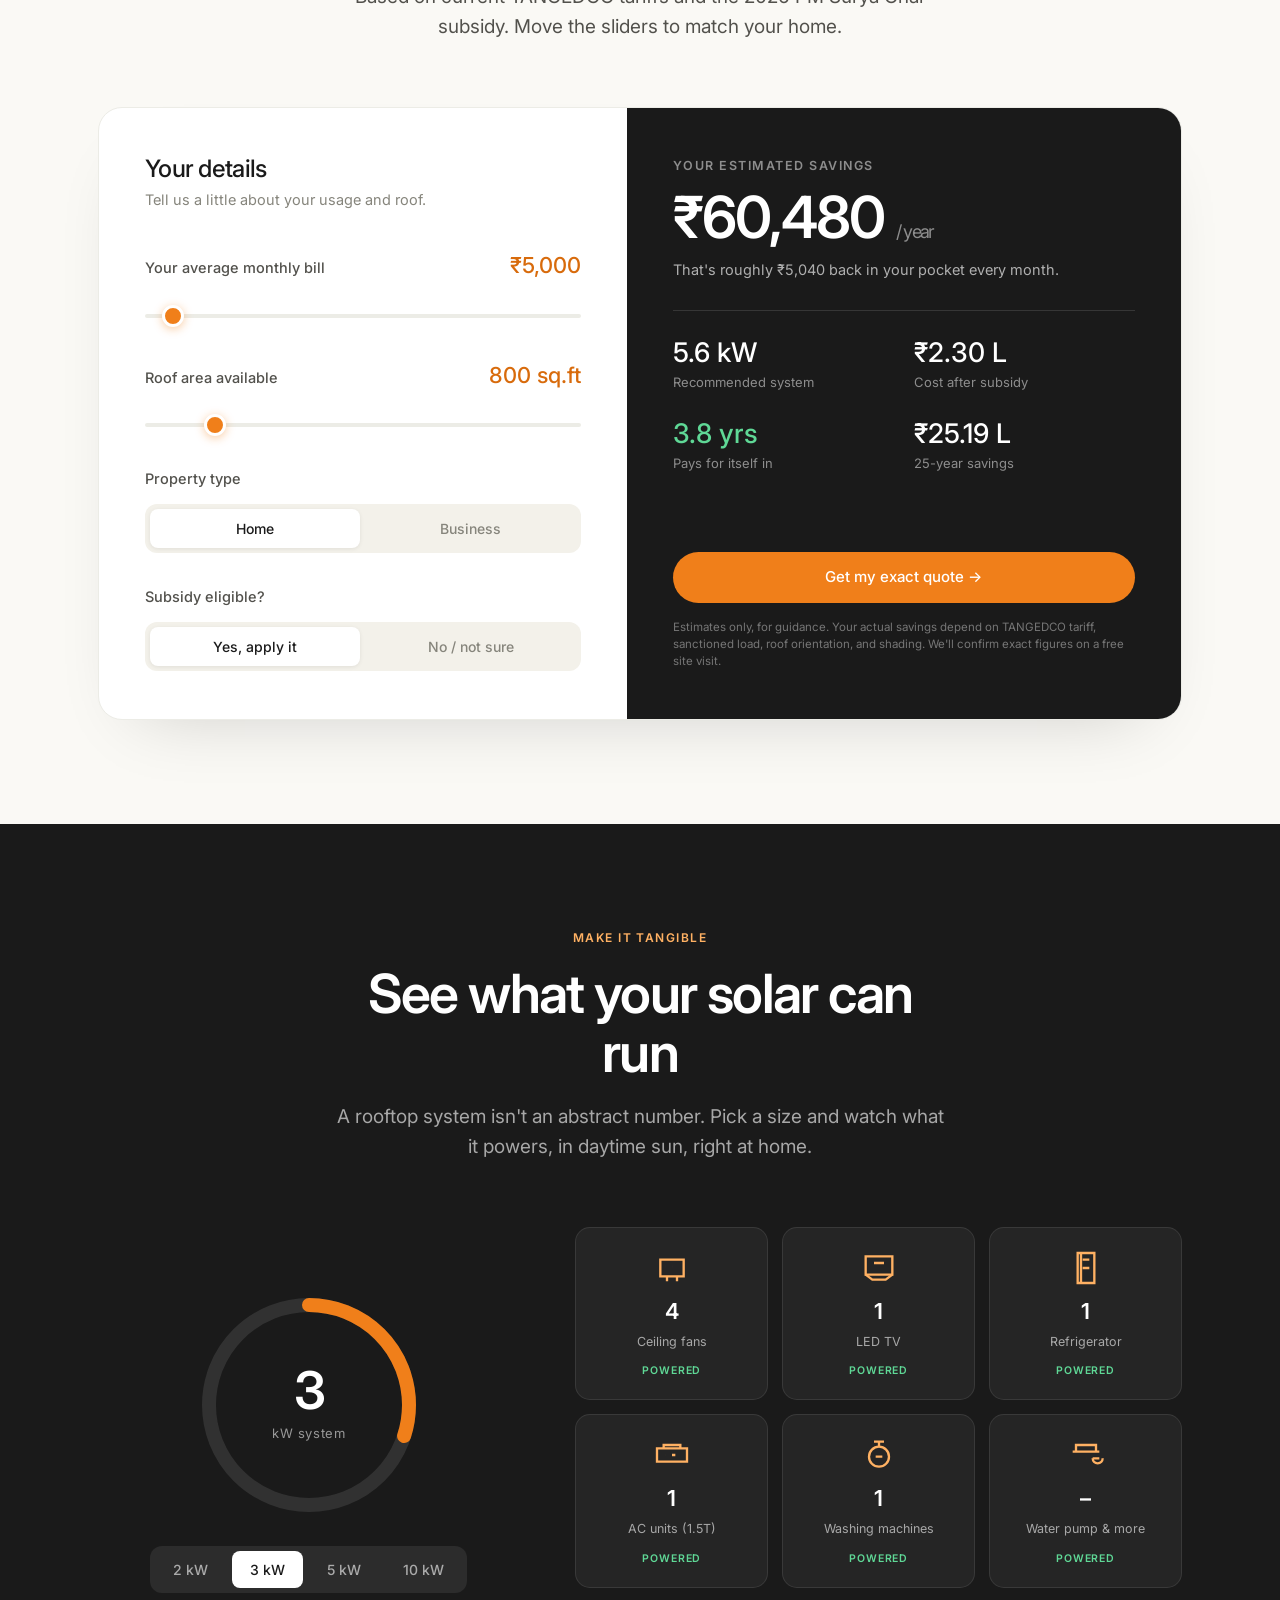
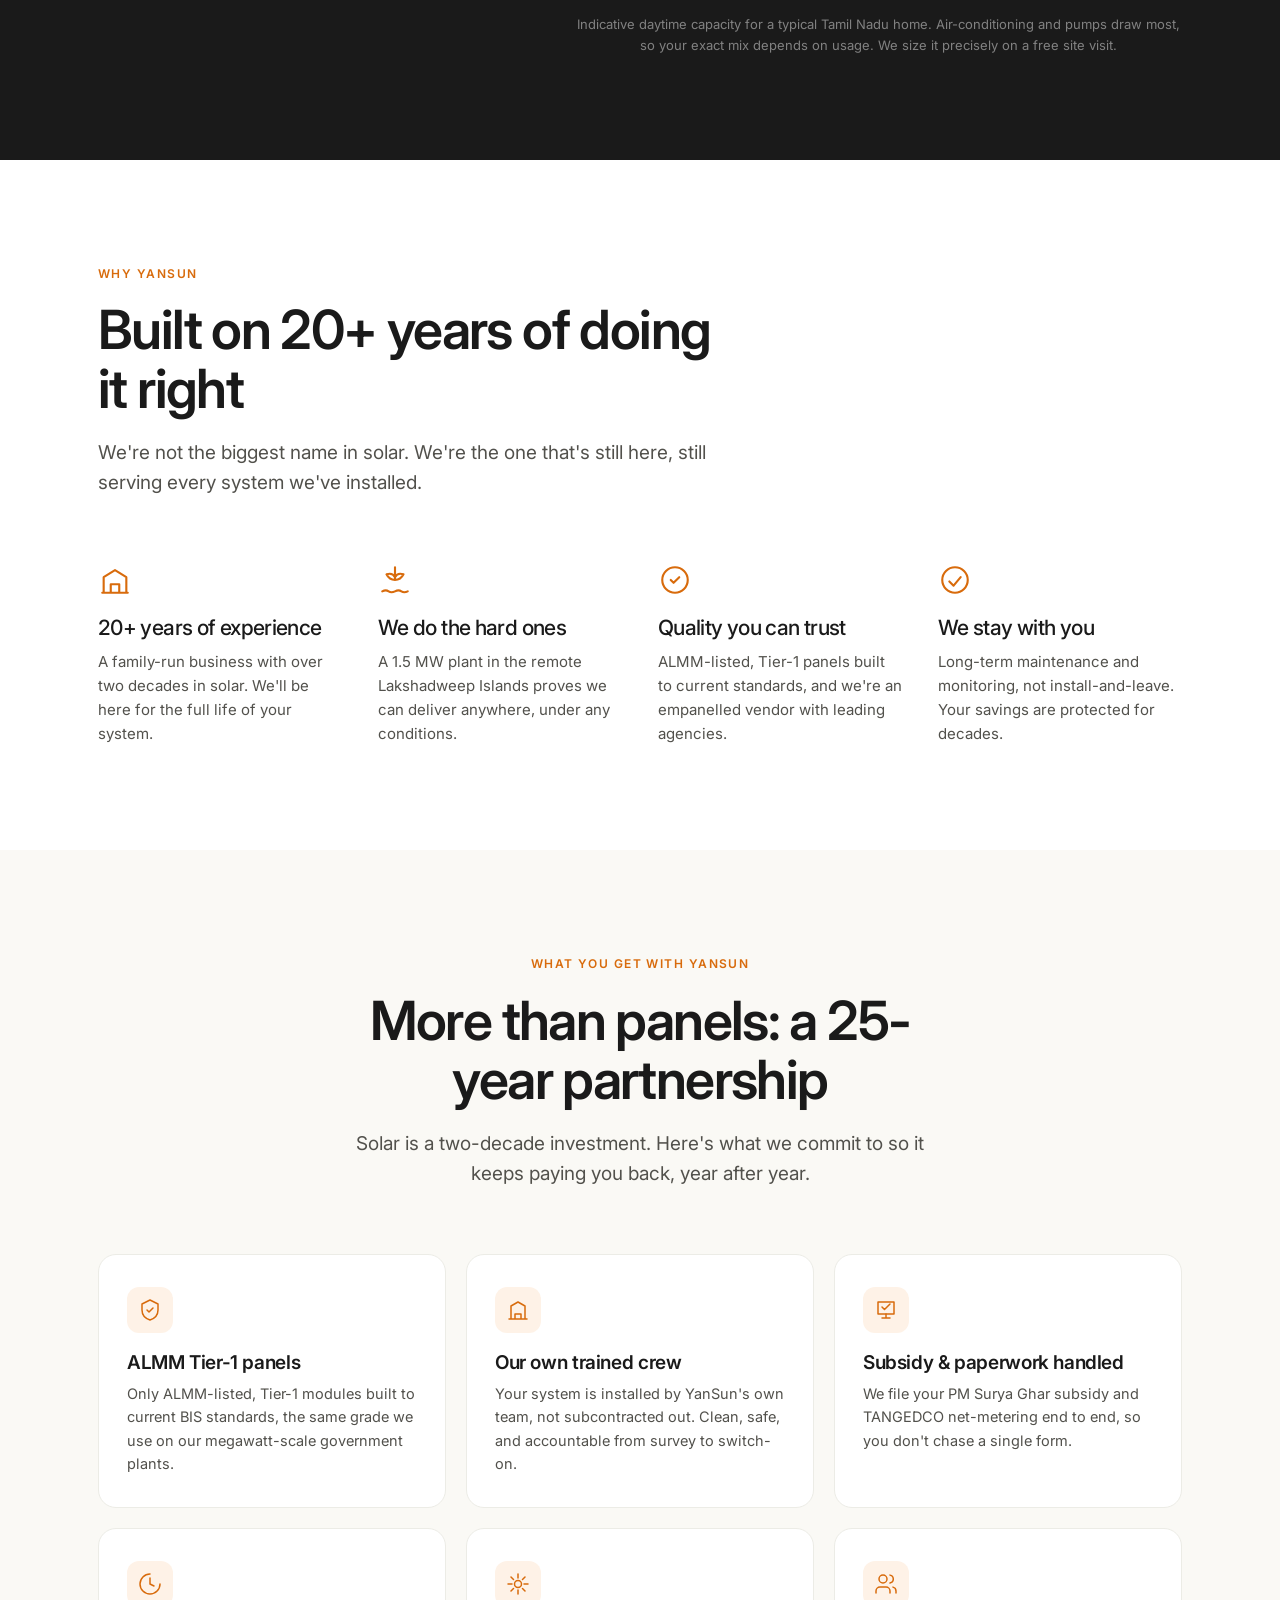
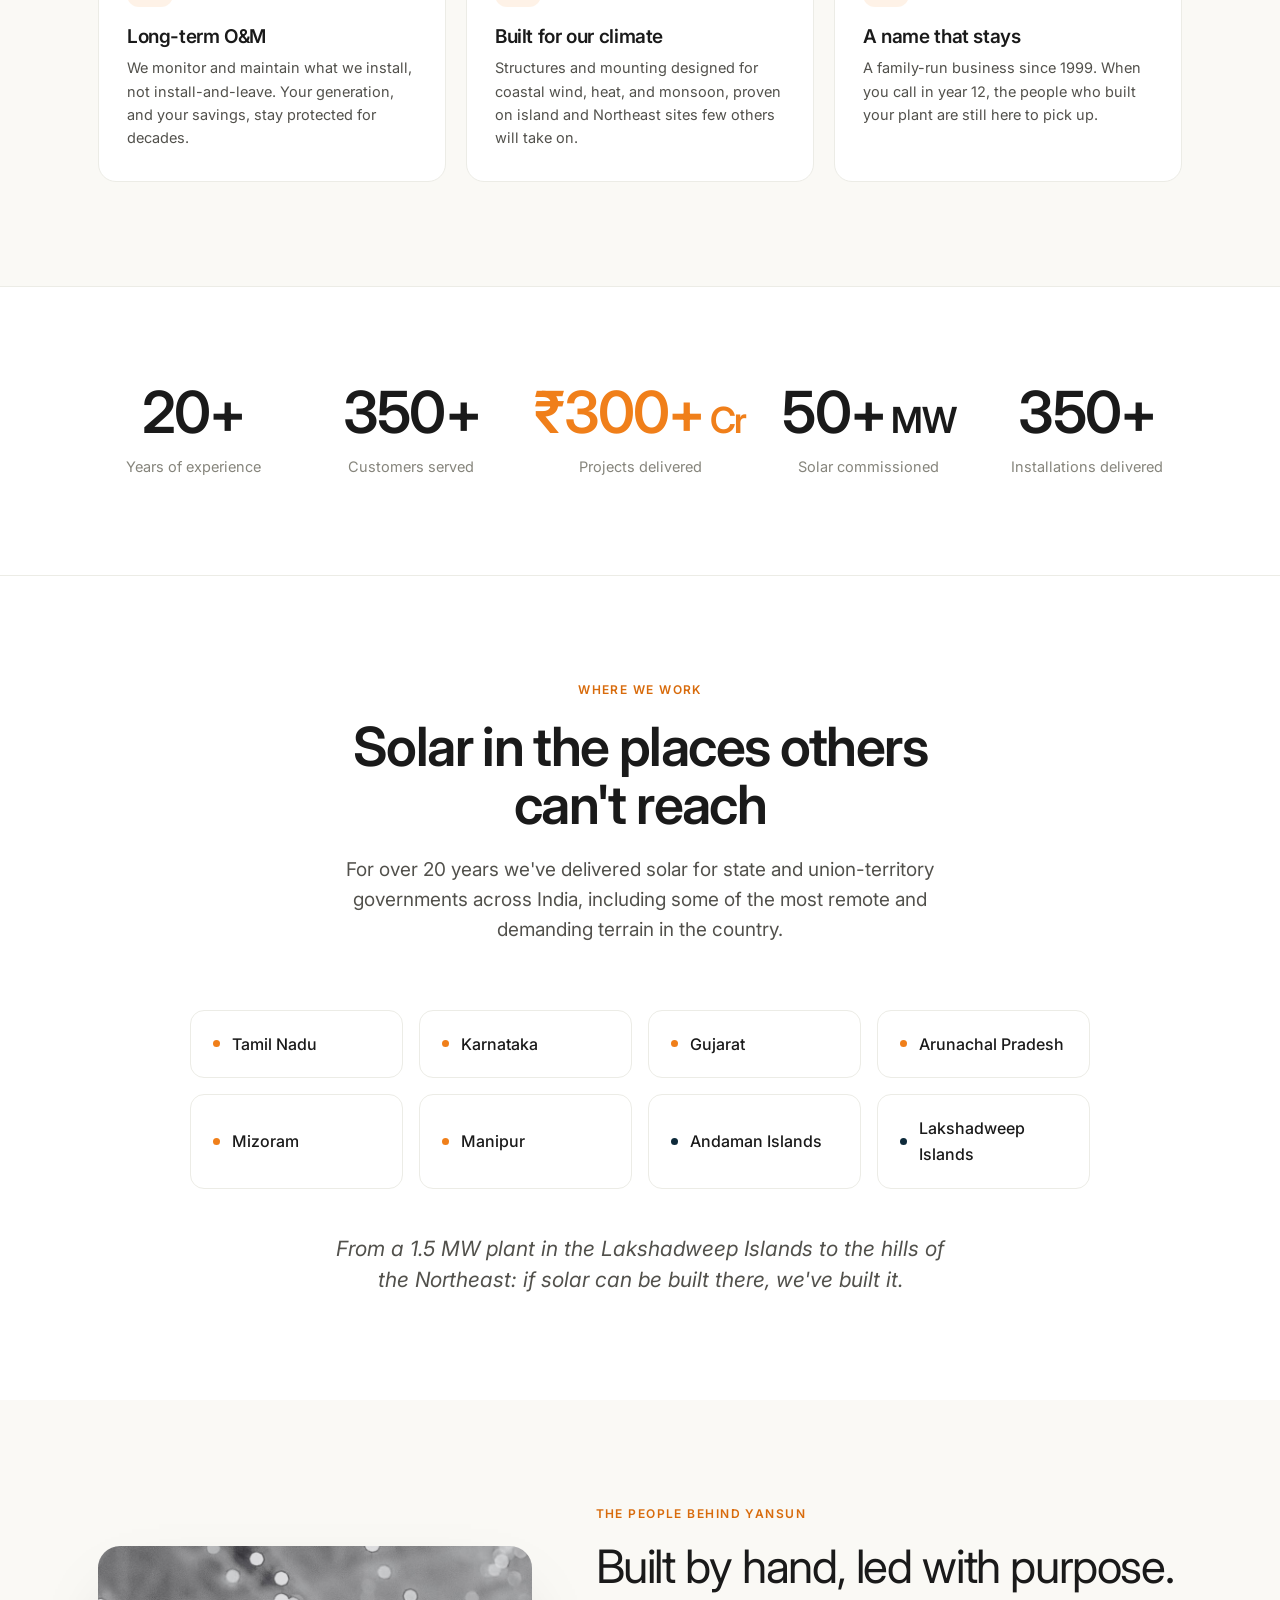
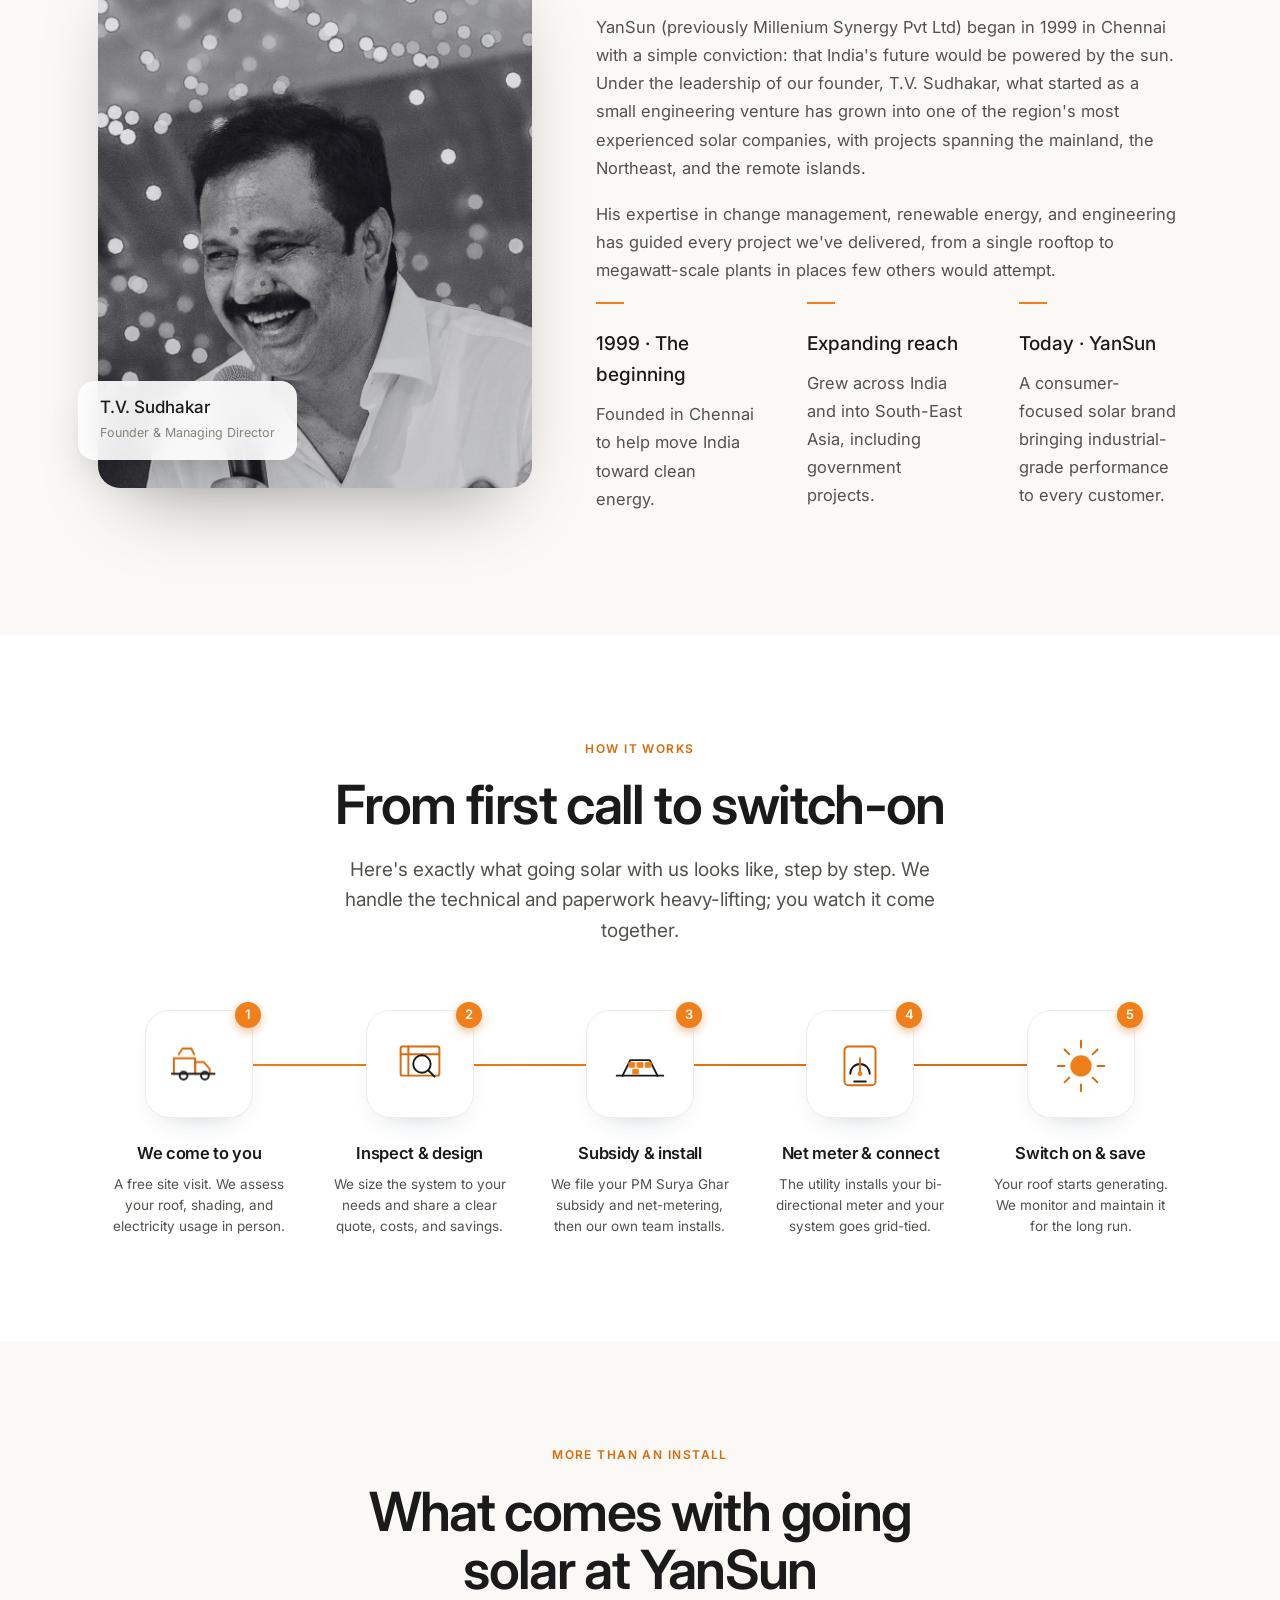
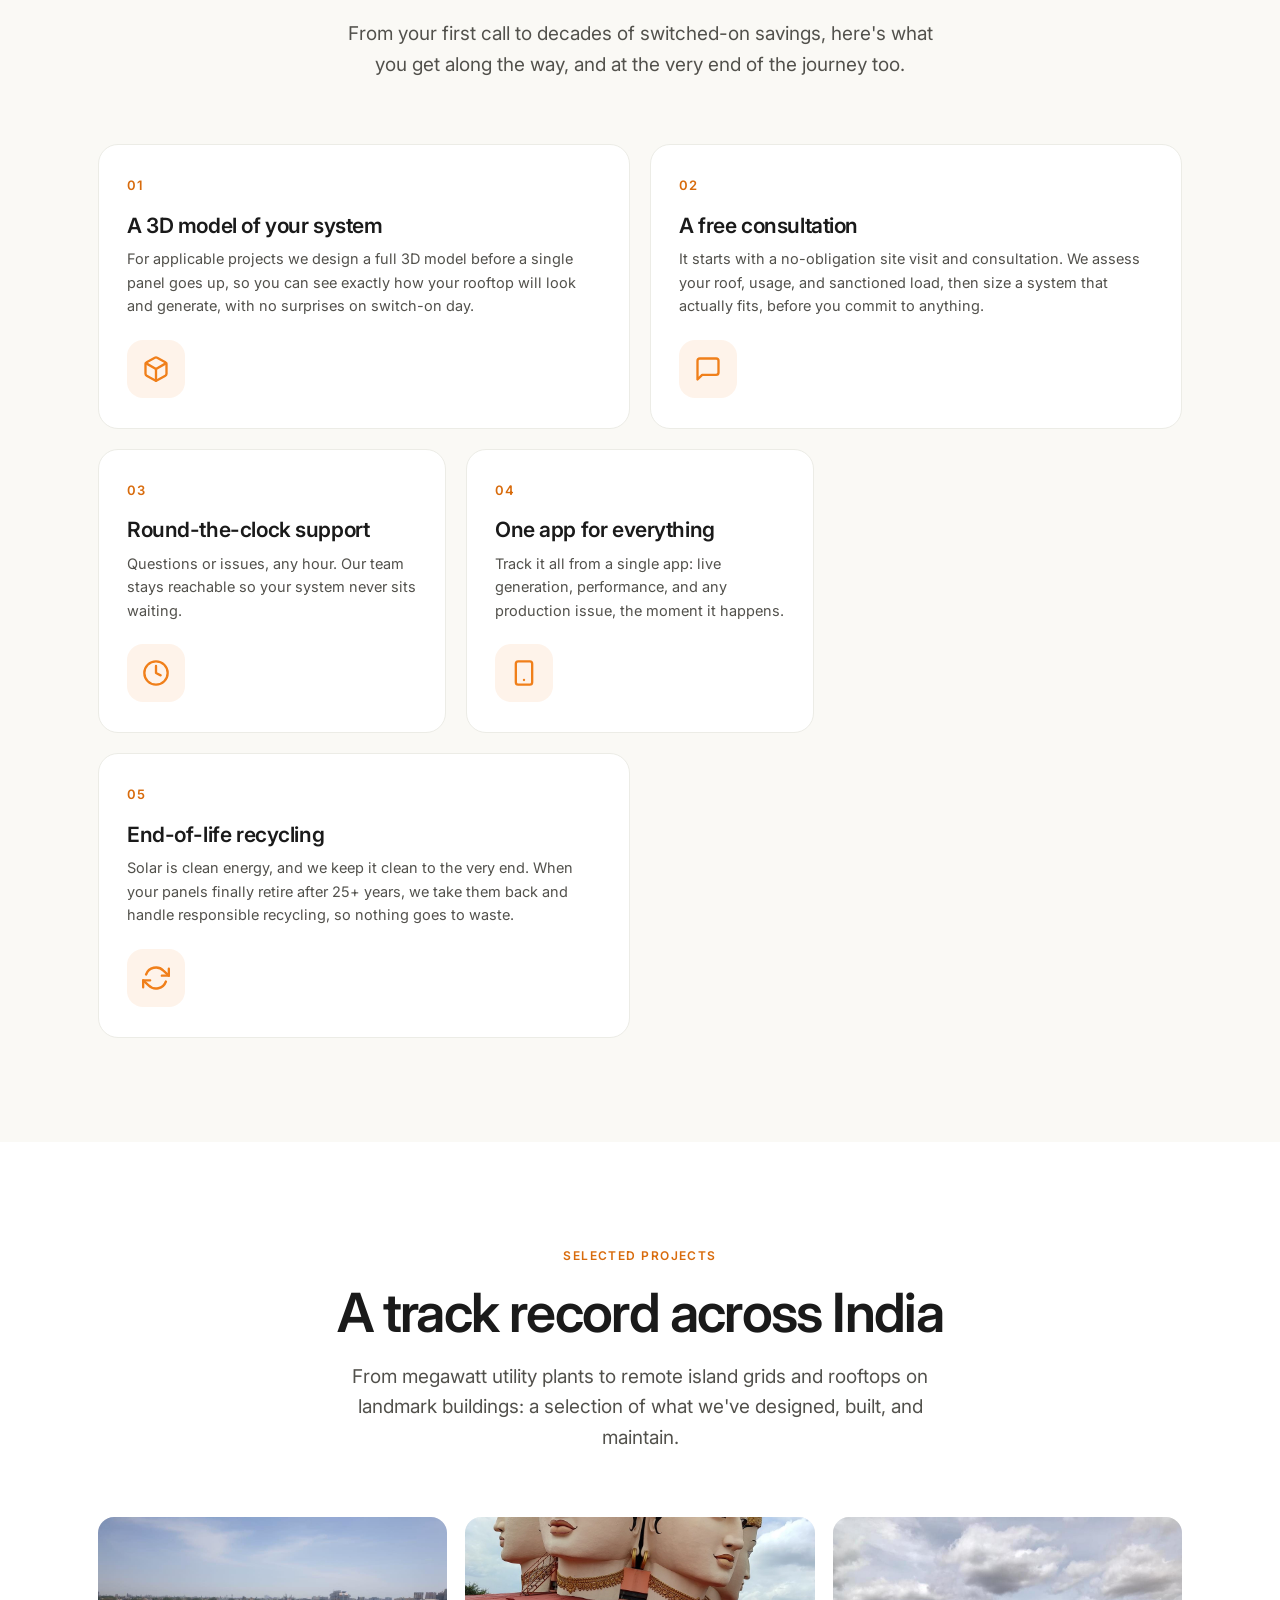
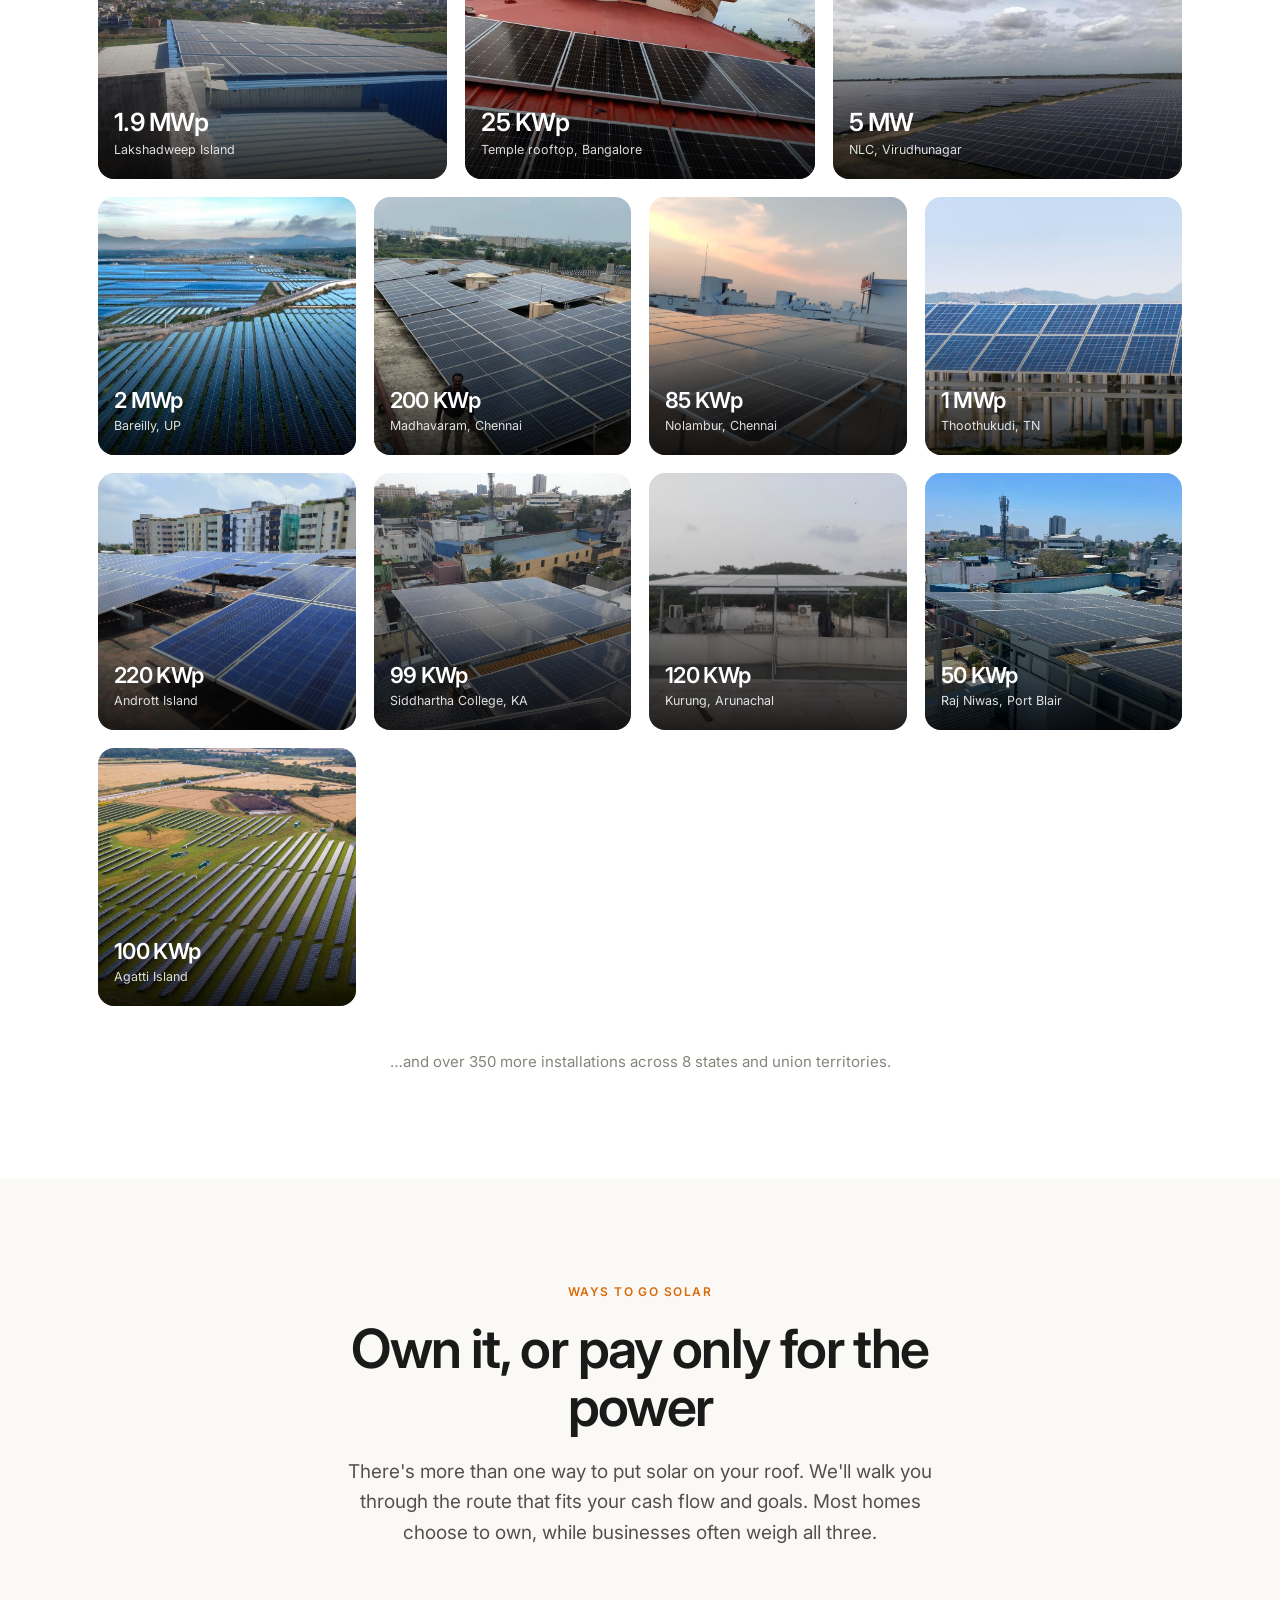
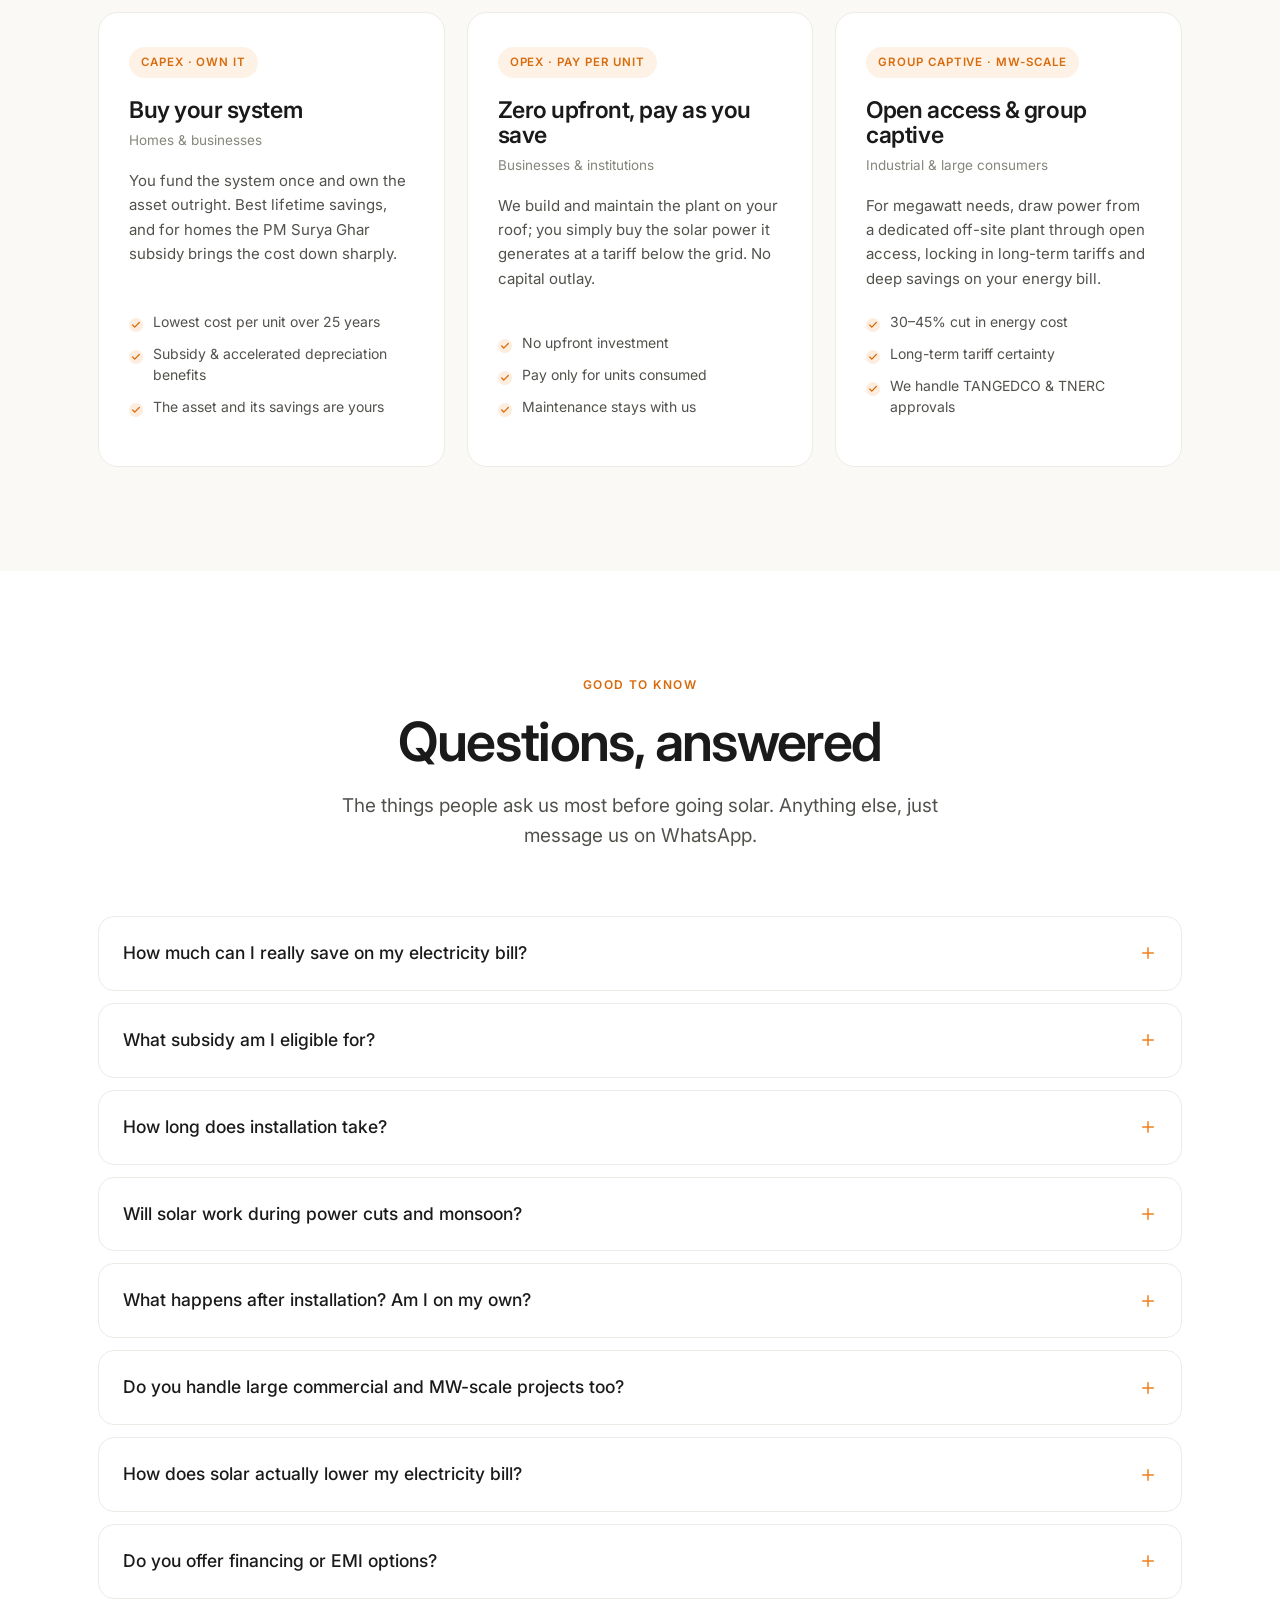
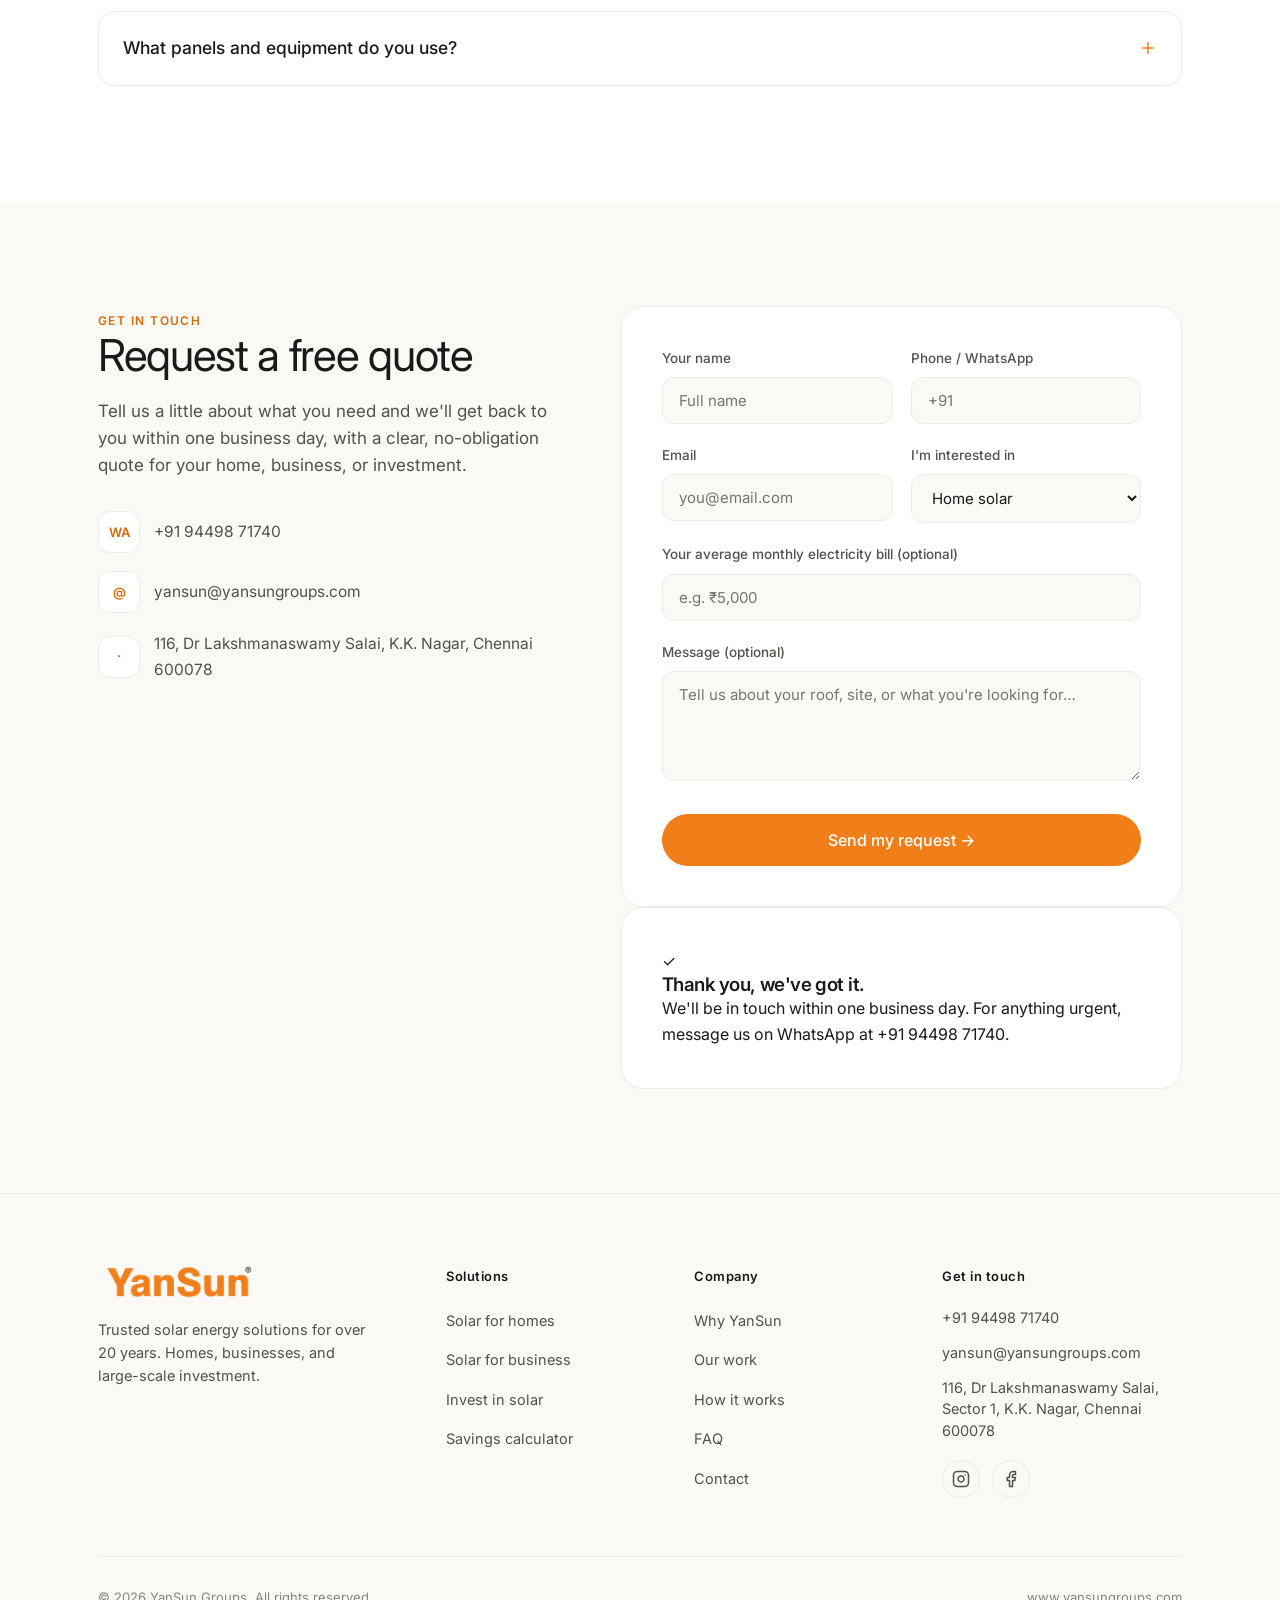
==== commit dc61dd8c: "Add animated savings card benefit section to homepage" ====
--- a/index.html
+++ b/index.html
@@ -116,6 +116,52 @@
           <h3>Invest in solar</h3>
           <p>Own a 1–2 MW plant with steady, tax-free returns of 18–25% a year, backed by a real asset that runs for 25 years.</p>
           <a href="invest-in-solar.html" class="go">Explore investment →</a>
+        </div>
+      </div>
+    </div>
+  </div>
+</section>
+
+<!-- ============ BENEFIT SHOWCASE ============ -->
+<section class="sec benefit-sec" id="benefit">
+  <div class="wrap benefit-grid">
+    <div class="benefit-copy reveal">
+      <span class="eyebrow">The payoff</span>
+      <h2>Your bill drops the day you switch on</h2>
+      <p>Solar replaces the most expensive units on your electricity bill first. From day one you draw less from the grid, and the savings keep stacking up, month after month, for 25 years.</p>
+      <ul class="benefit-list">
+        <li><span class="bdot"></span>Up to 90% off your monthly electricity bill</li>
+        <li><span class="bdot"></span>Surplus power exported to the grid for net-metering credits</li>
+        <li><span class="bdot"></span>A 25 year asset that pays for itself, then keeps paying</li>
+      </ul>
+      <a href="#calculator" class="btn btn-orange">Calculate my savings →</a>
+    </div>
+
+    <div class="benefit-card-wrap reveal">
+      <div class="scard" id="scard">
+        <div class="scard-panel">
+          <div class="scard-cells" aria-hidden="true"><i></i><i></i><i></i><i></i><i></i><i></i><i></i><i></i><i></i><i></i><i></i><i></i><i></i><i></i><i></i><i></i><i></i><i></i><i></i><i></i><i></i><i></i><i></i><i></i></div>
+          <div class="scard-loc"><span>Project location</span><b>Chennai</b></div>
+        </div>
+        <div class="scard-body">
+          <div class="scard-stats">
+            <div><b>₹<span class="scount" data-to="4500" data-fmt="inr">0</span><em>/mo</em></b><span>Bill savings</span></div>
+            <div><b><span class="scount" data-to="5">0</span> kW</b><span>System size</span></div>
+          </div>
+          <div class="scard-bill">
+            <div class="bill-line"><span>Old grid bill</span><span>₹5,000</span></div>
+            <div class="bar"><i class="bar-old"></i></div>
+            <div class="bill-line"><span>With YanSun solar</span><span class="bn">₹500</span></div>
+            <div class="bar"><i class="bar-new"></i></div>
+          </div>
+          <div class="scard-live">
+            <div class="live-head"><span>Live solar production</span><span class="live-time">Updated 16:15</span></div>
+            <div class="live-row">
+              <b><span class="scount" data-to="23">0</span>.6 kWh</b>
+              <div class="spark" aria-hidden="true"><i></i><i></i><i></i><i></i><i></i><i></i><i></i><i></i></div>
+            </div>
+          </div>
+          <div class="scard-foot">Illustrative example for a 5 kW home</div>
         </div>
       </div>
     </div>
@@ -1026,6 +1072,31 @@
   });
 }
 </script>
+<script>
+// Savings card — count up (Indian format) and run the reveal animations once in view
+(function(){
+  var card=document.getElementById('scard');
+  if(!card)return;
+  var obs=new IntersectionObserver(function(es){
+    es.forEach(function(e){
+      if(!e.isIntersecting)return;
+      card.classList.add('go');
+      card.querySelectorAll('.scount').forEach(function(el){
+        var to=parseInt(el.dataset.to,10),inr=el.dataset.fmt==='inr',dur=1500,t0=performance.now();
+        (function tick(now){
+          var p=Math.min((now-t0)/dur,1),eased=1-Math.pow(1-p,3),v=Math.round(to*eased);
+          el.textContent=inr?v.toLocaleString('en-IN'):v;
+          if(p<1)requestAnimationFrame(tick);
+          else el.textContent=inr?to.toLocaleString('en-IN'):to;
+        })(t0);
+      });
+      obs.unobserve(card);
+    });
+  },{threshold:.4});
+  obs.observe(card);
+})();
+</script>
+
 <!-- Vercel Web Analytics -->
 <script>window.va = window.va || function () { (window.vaq = window.vaq || []).push(arguments); };</script>
 <script defer src="/_vercel/insights/script.js"></script>
--- a/styles.css
+++ b/styles.css
@@ -235,6 +235,63 @@
 .foot-social a{display:inline-flex;align-items:center;justify-content:center;width:38px;height:38px;border-radius:50%;border:1px solid var(--line);color:var(--ink-soft);transition:color .2s,border-color .2s,transform .2s}
 .foot-social a:hover{color:var(--orange-dark);border-color:var(--orange);transform:translateY(-2px)}
 .foot-social svg{width:18px;height:18px}
+
+/* ===== Benefit savings card ===== */
+.benefit-sec{background:var(--cream)}
+.benefit-grid{display:grid;grid-template-columns:1fr 1fr;gap:64px;align-items:center}
+.benefit-copy h2{font-size:clamp(28px,3.4vw,40px);letter-spacing:-.02em;margin:6px 0 16px}
+.benefit-copy p{font-size:16px;color:var(--ink-soft);line-height:1.65;max-width:480px;margin-bottom:24px}
+.benefit-list{list-style:none;margin:0 0 28px;padding:0}
+.benefit-list li{display:flex;align-items:flex-start;gap:12px;font-size:15px;color:var(--ink);margin-bottom:14px;line-height:1.5}
+.benefit-list .bdot{flex-shrink:0;width:18px;height:18px;border-radius:50%;background:rgba(240,127,26,.14);position:relative;margin-top:1px}
+.benefit-list .bdot::after{content:"";position:absolute;inset:5px;border-radius:50%;background:var(--orange)}
+.benefit-card-wrap{display:flex;justify-content:center}
+.scard{width:100%;max-width:380px;background:#fff;border:1px solid var(--line);border-radius:24px;box-shadow:0 40px 80px -50px rgba(13,42,58,.5);overflow:hidden}
+.scard-panel{padding:22px 22px 18px;background:linear-gradient(150deg,#fff6ec,#ffe7cd)}
+.scard-cells{display:grid;grid-template-columns:repeat(8,1fr);gap:5px;margin-bottom:18px}
+.scard-cells i{aspect-ratio:1;border-radius:3px;background:rgba(216,107,12,.16);opacity:.45;transition:opacity .6s ease,background .6s ease}
+.scard.go .scard-cells i{opacity:1}
+.scard.go .scard-cells i:nth-child(3n+1){background:linear-gradient(160deg,var(--orange),var(--orange-dark))}
+.scard-loc{display:flex;align-items:center;justify-content:space-between}
+.scard-loc span{font-size:12.5px;color:var(--ink-soft)}
+.scard-loc b{font-size:13px;background:#fff;border:1px solid var(--line);padding:5px 13px;border-radius:20px;color:var(--ink);font-weight:600}
+.scard-body{padding:20px 22px 22px}
+.scard-stats{display:flex;gap:18px;padding-bottom:18px;border-bottom:1px solid var(--line)}
+.scard-stats>div{flex:1}
+.scard-stats b{display:block;font-family:var(--font-display);font-size:26px;font-weight:600;letter-spacing:-.02em;color:var(--ink);line-height:1.05}
+.scard-stats b em{font-style:normal;font-size:13.5px;color:var(--ink-soft);font-weight:500}
+.scard-stats span{font-size:12.5px;color:var(--muted);margin-top:4px;display:block}
+.scard-stats>div:first-child b{color:var(--orange-dark)}
+.scard-bill{padding:18px 0;border-bottom:1px solid var(--line)}
+.bill-line{display:flex;justify-content:space-between;font-size:13px;color:var(--ink-soft);margin-bottom:7px}
+.bill-line .bn{color:var(--orange-dark);font-weight:600}
+.scard-bill .bar{height:8px;background:var(--cream-2);border-radius:6px;overflow:hidden;margin-bottom:14px}
+.scard-bill .bar:last-child{margin-bottom:0}
+.scard-bill .bar i{display:block;height:100%;width:0;border-radius:6px;transition:width 1.4s cubic-bezier(.2,.7,.2,1) .2s}
+.bar-old{background:#cbb9a6}
+.bar-new{background:linear-gradient(90deg,var(--orange),var(--orange-dark))}
+.scard.go .bar-old{width:100%}
+.scard.go .bar-new{width:12%}
+.scard-live{padding-top:16px}
+.live-head{display:flex;justify-content:space-between;align-items:center;margin-bottom:9px}
+.live-head>span:first-child{font-size:12.5px;color:var(--ink-soft);display:flex;align-items:center;gap:7px}
+.live-head>span:first-child::before{content:"";width:7px;height:7px;border-radius:50%;background:#37c871;animation:livePulse 2s ease-out infinite}
+.live-time{font-size:11.5px;color:var(--muted)}
+@keyframes livePulse{0%{box-shadow:0 0 0 0 rgba(55,200,113,.5)}70%{box-shadow:0 0 0 7px rgba(55,200,113,0)}100%{box-shadow:0 0 0 0 rgba(55,200,113,0)}}
+.live-row{display:flex;justify-content:space-between;align-items:flex-end}
+.live-row b{font-family:var(--font-display);font-size:22px;font-weight:600;color:var(--ink);letter-spacing:-.02em}
+.spark{display:flex;align-items:flex-end;gap:3px;height:30px}
+.spark i{width:5px;border-radius:2px;background:rgba(240,127,26,.55)}
+.spark i:nth-child(1){height:35%}.spark i:nth-child(2){height:55%}.spark i:nth-child(3){height:45%}.spark i:nth-child(4){height:70%}.spark i:nth-child(5){height:58%}.spark i:nth-child(6){height:85%}.spark i:nth-child(7){height:72%}.spark i:nth-child(8){height:96%}
+.scard-foot{margin-top:16px;font-size:11px;color:var(--muted);text-align:center}
+@media(max-width:860px){
+  .benefit-grid{grid-template-columns:1fr;gap:38px}
+  .benefit-copy p{max-width:none}
+}
+@media(prefers-reduced-motion:reduce){
+  .scard-cells i,.scard-bill .bar i{transition:none!important}
+  .live-head>span:first-child::before{animation:none!important}
+}
 .foot-bottom{padding-top:30px;display:flex;justify-content:space-between;flex-wrap:wrap;gap:12px;font-size:13px;color:var(--muted)}
 
 /* Reveal */
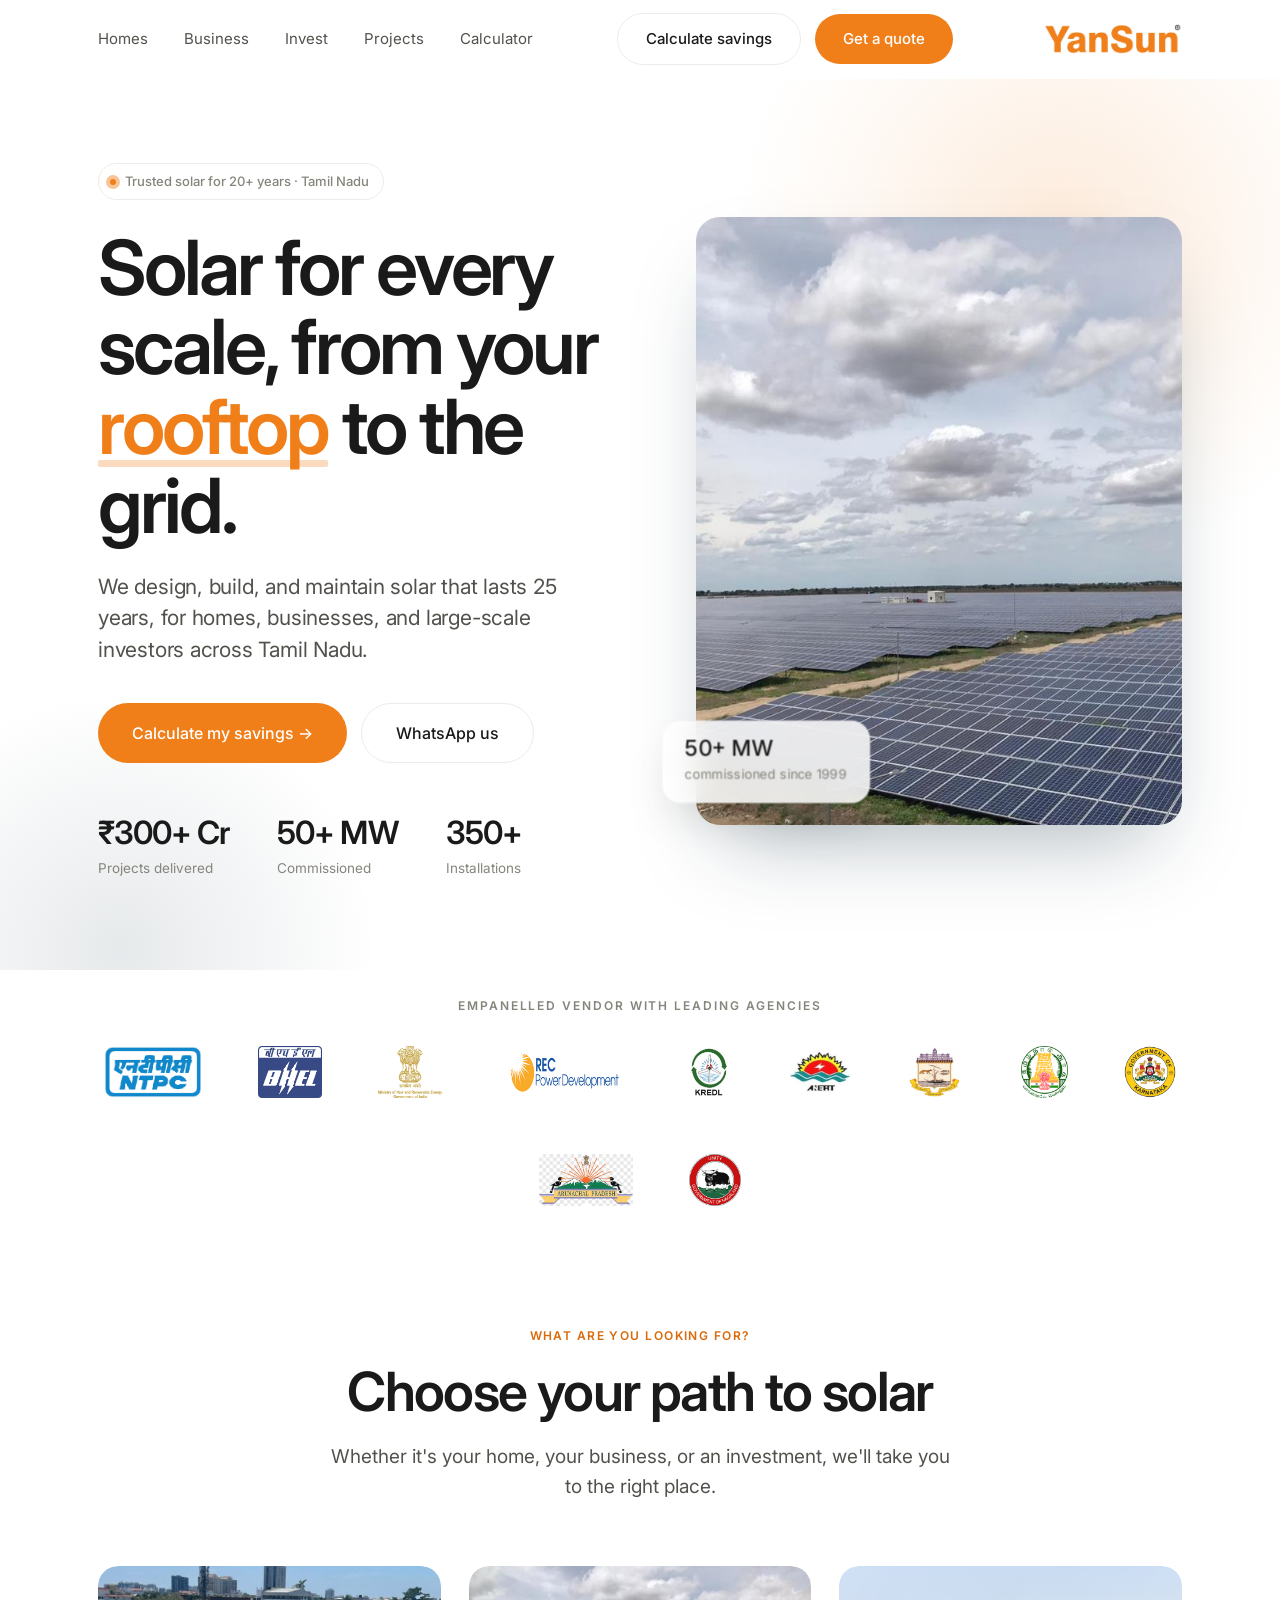
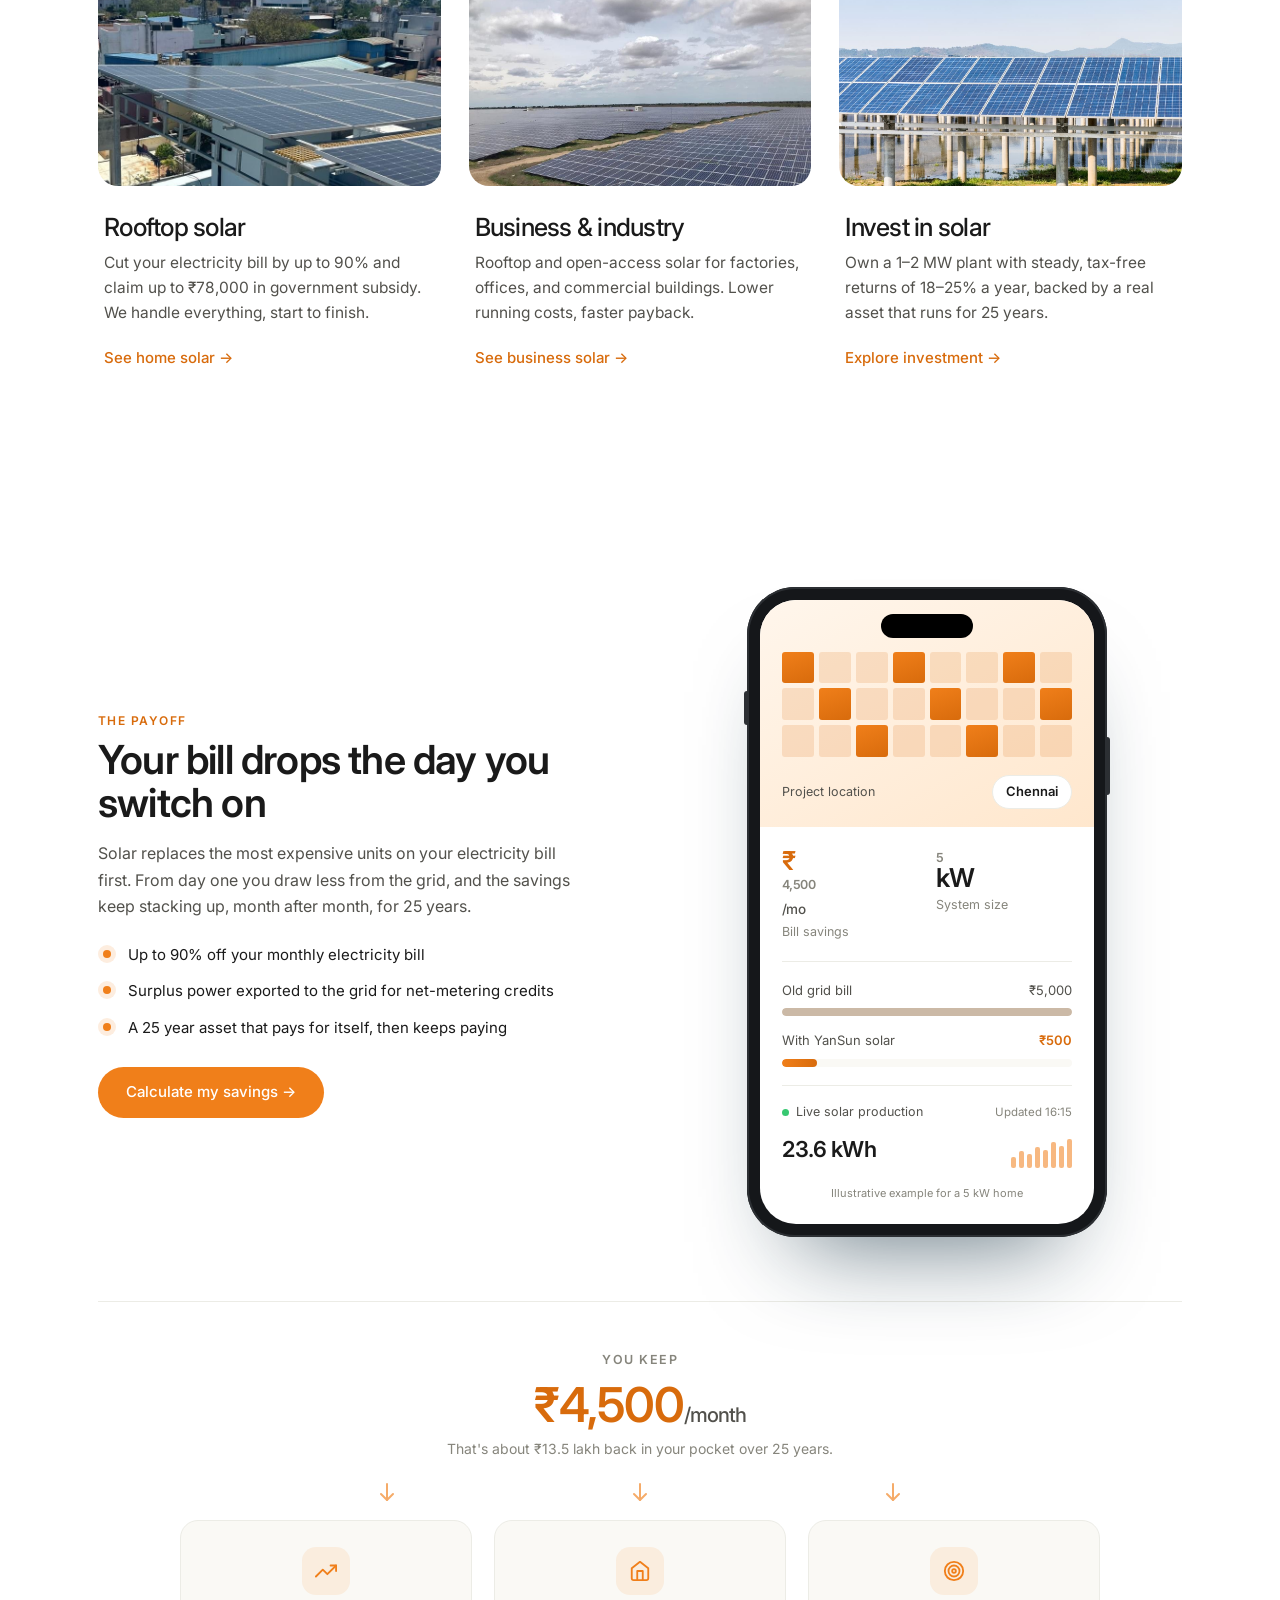
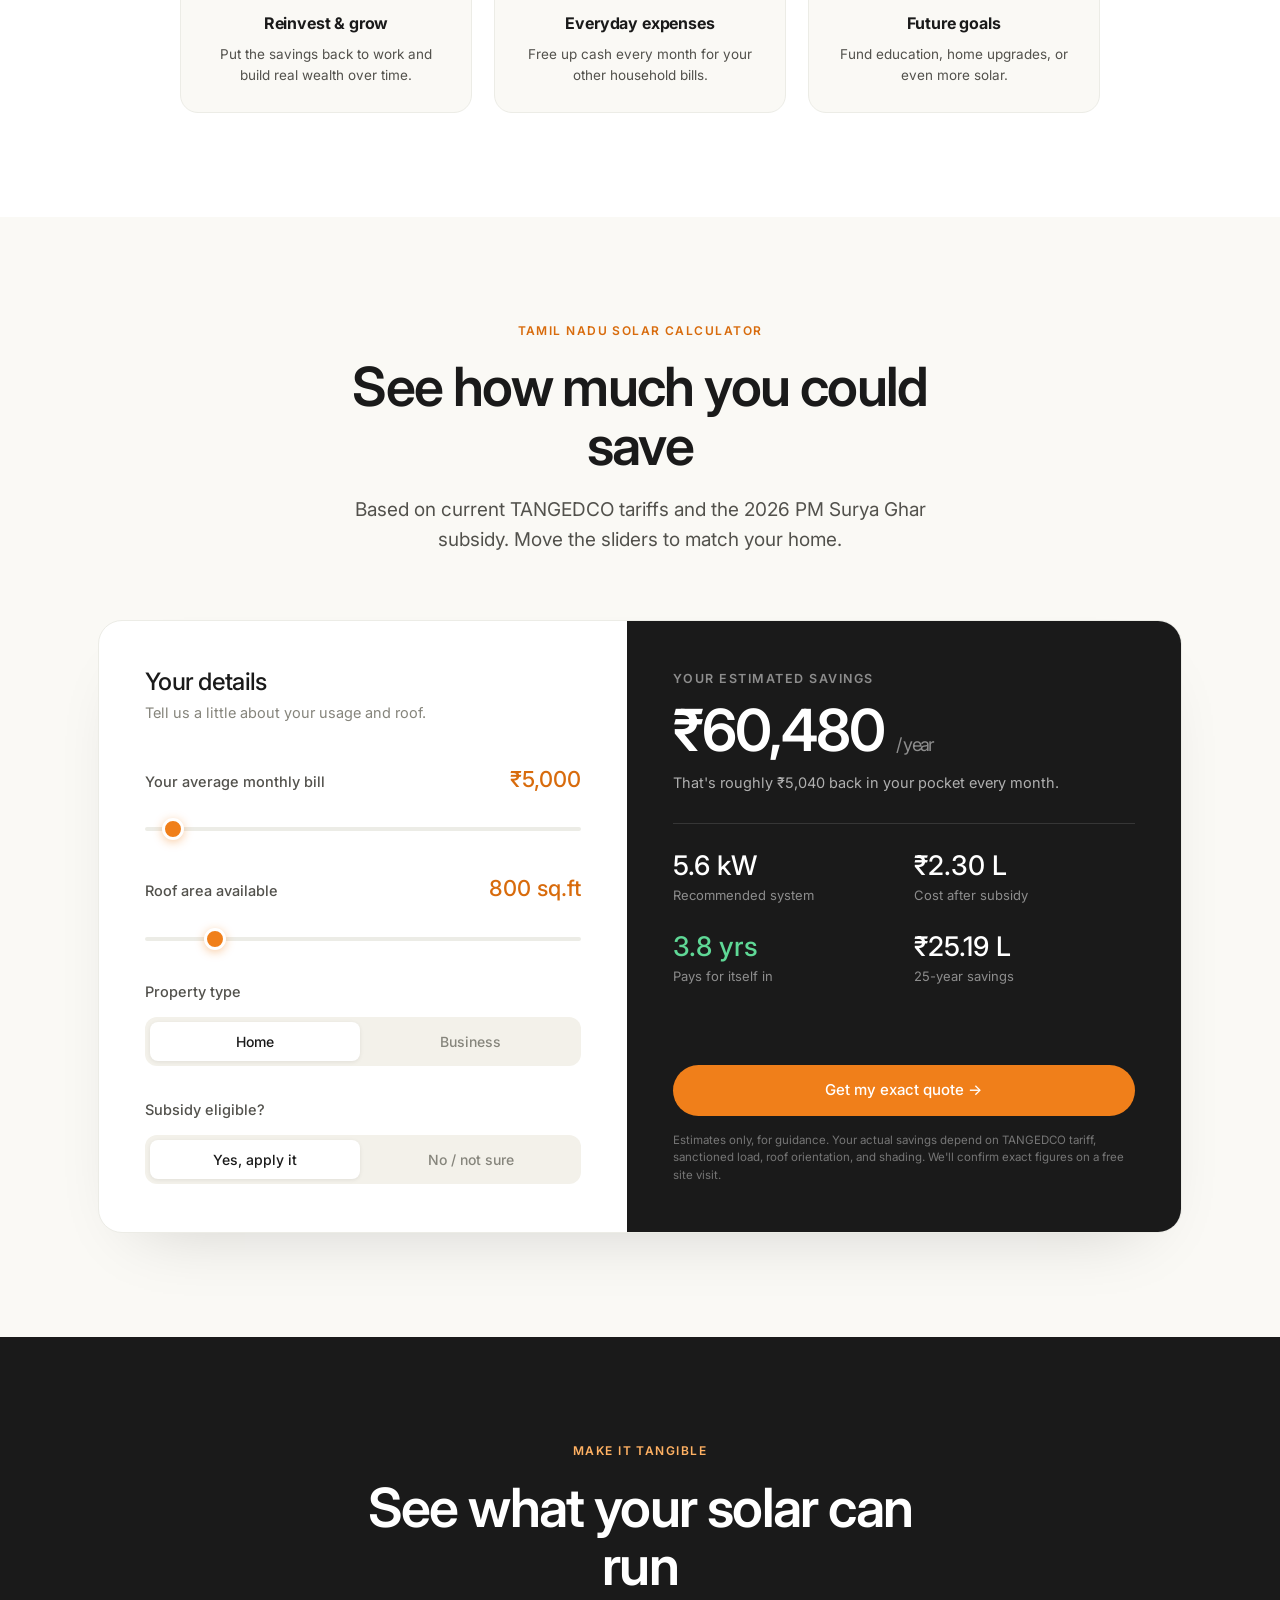
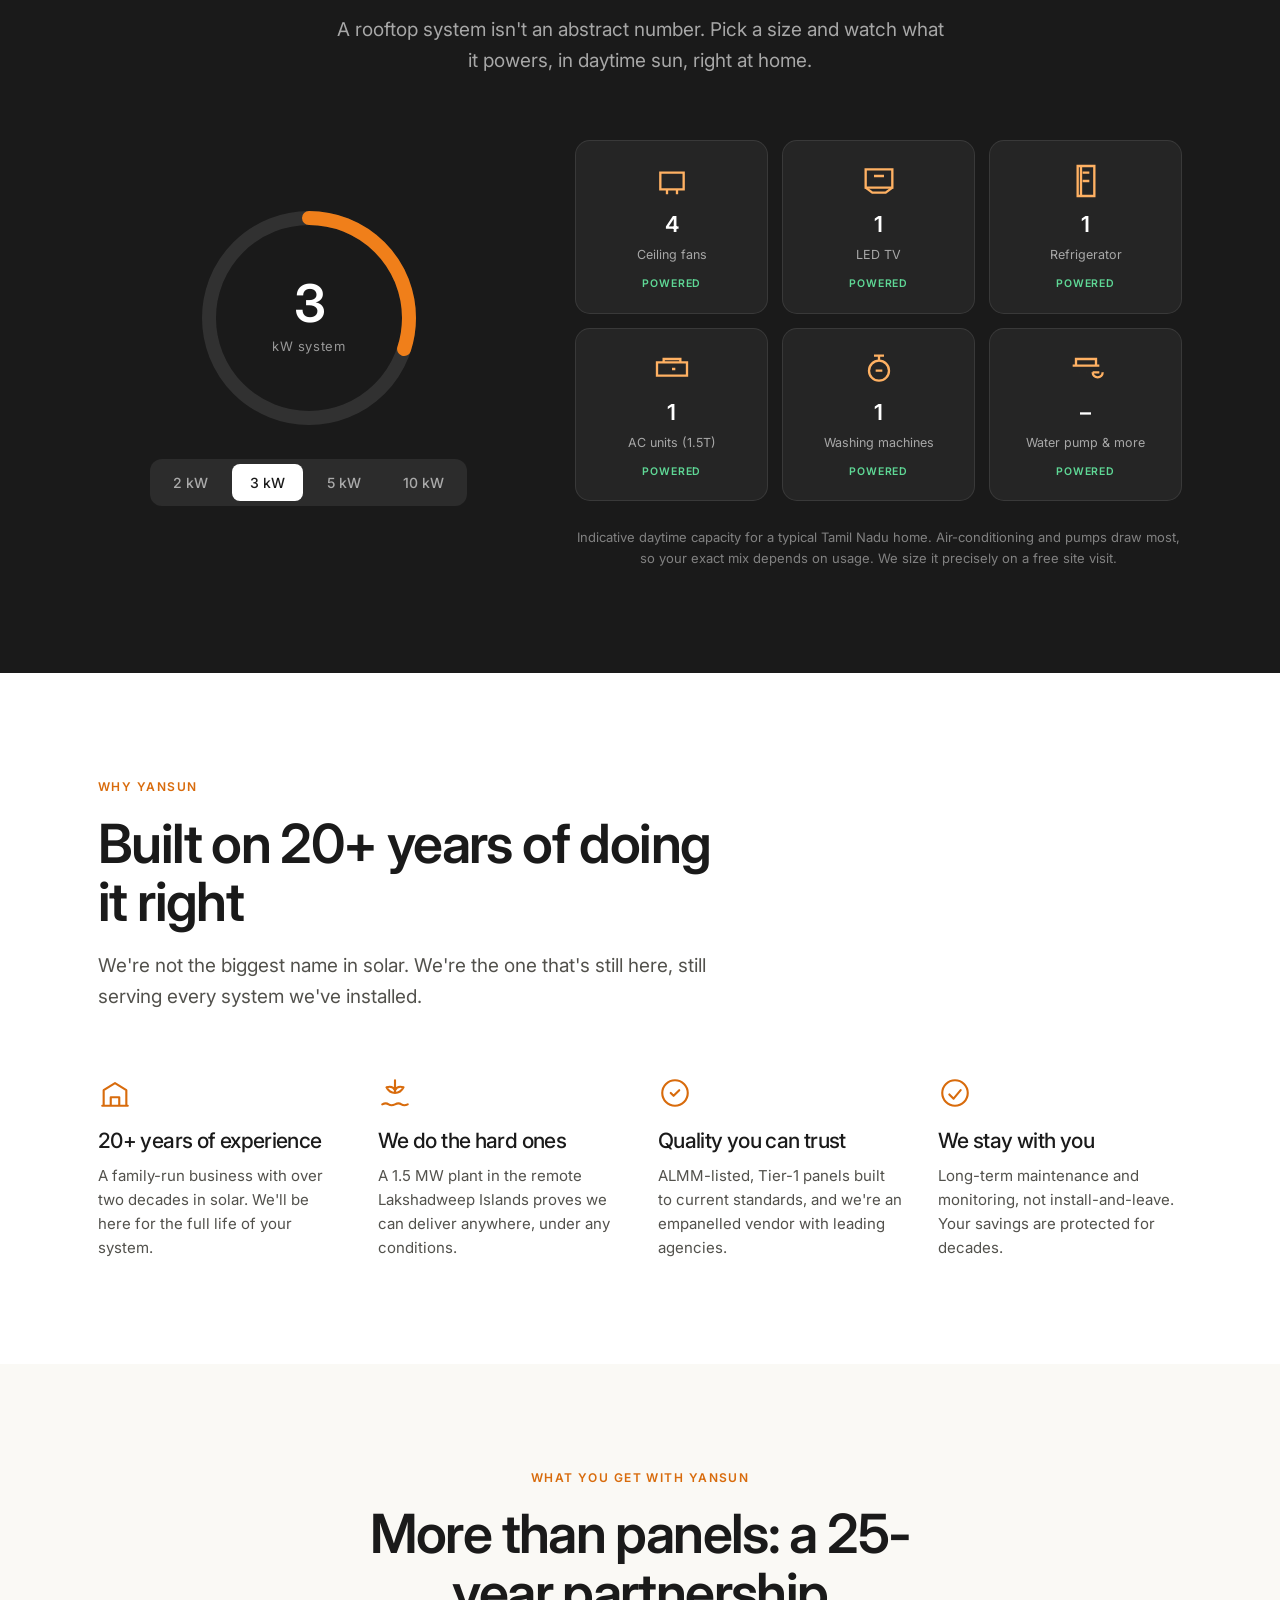
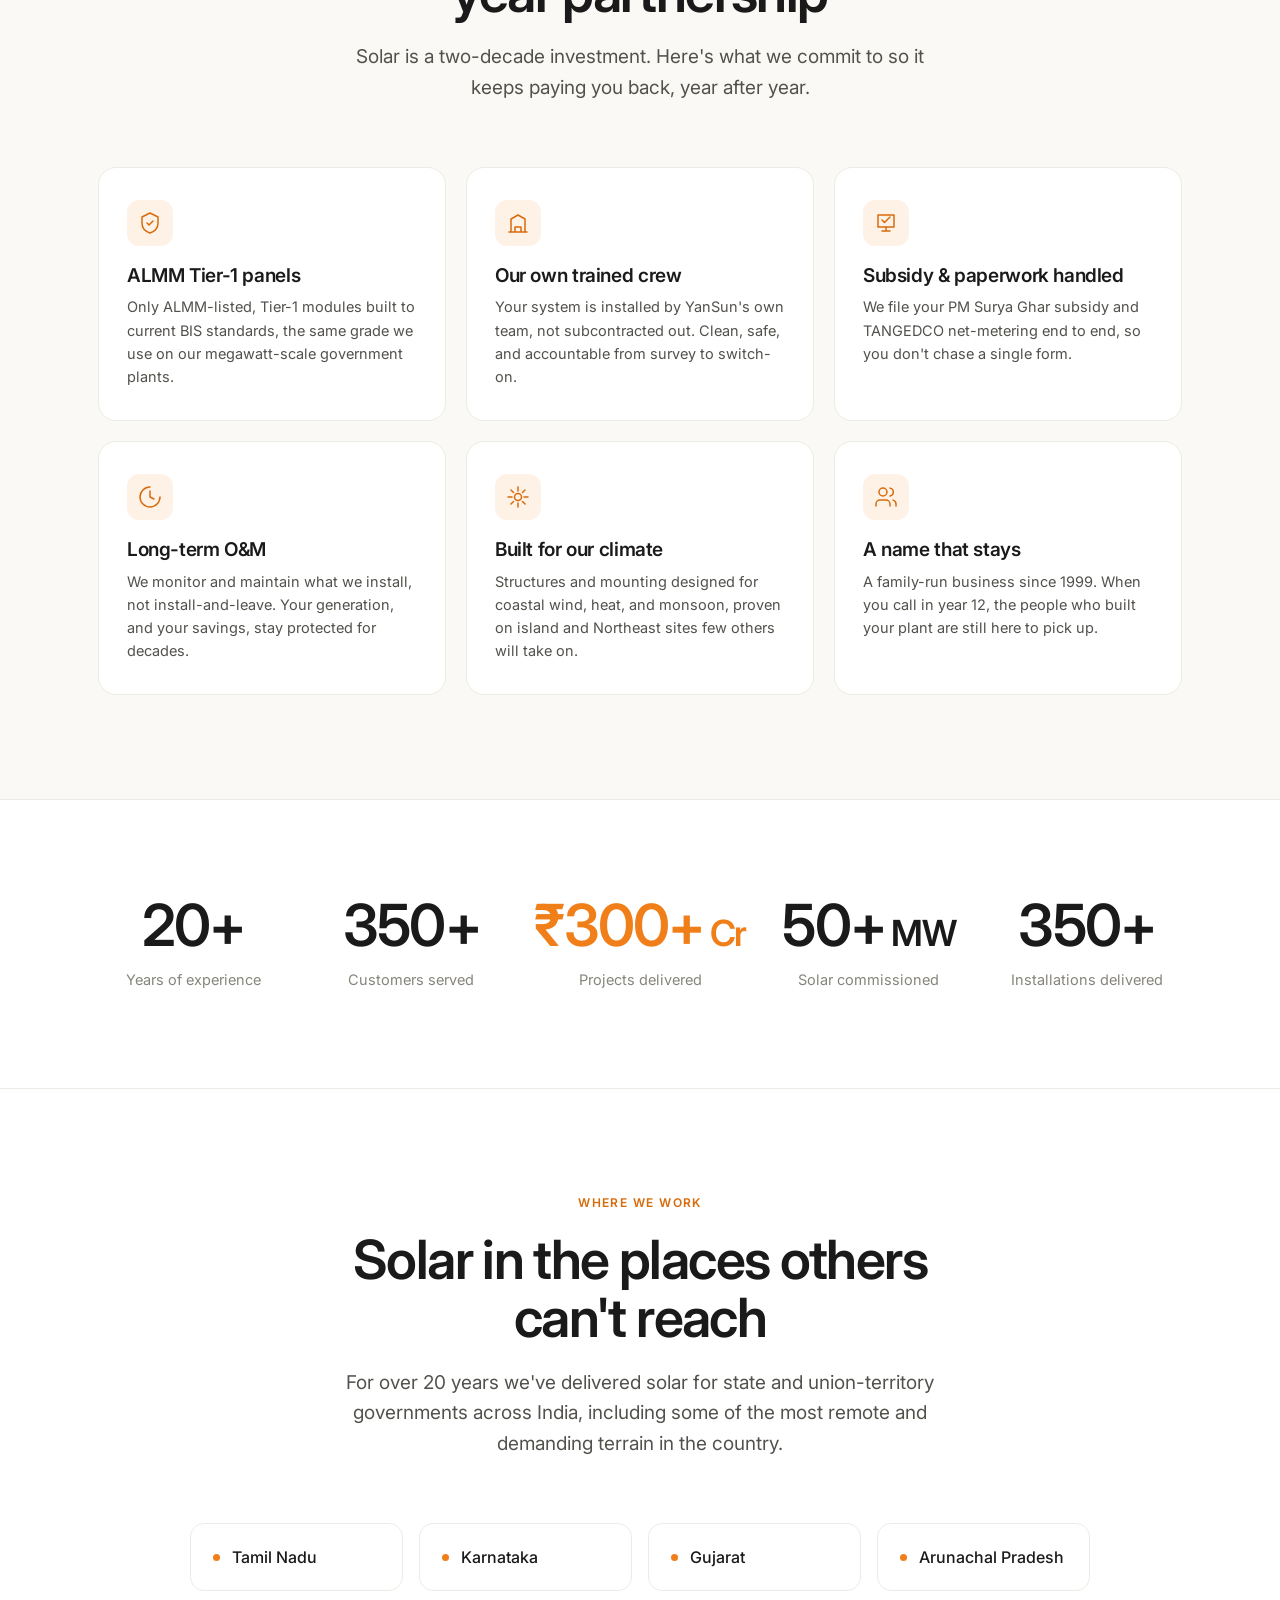
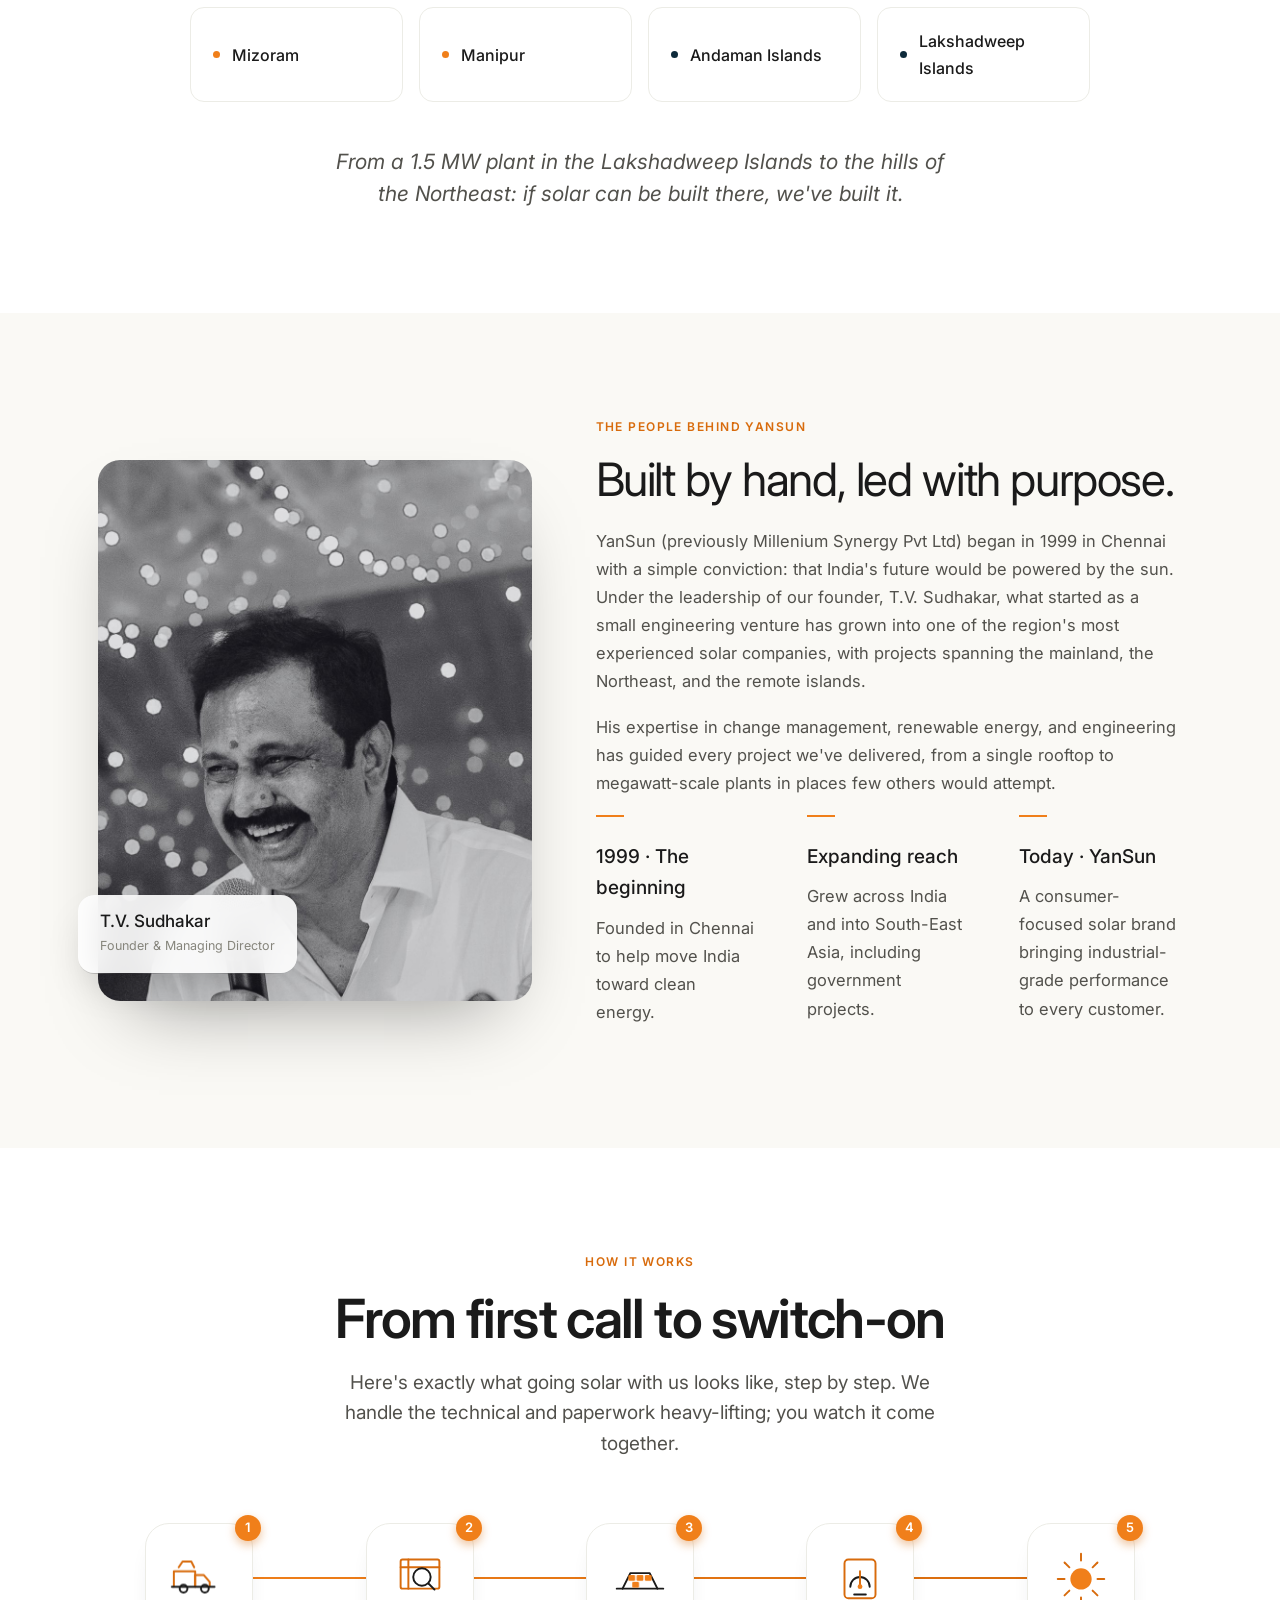
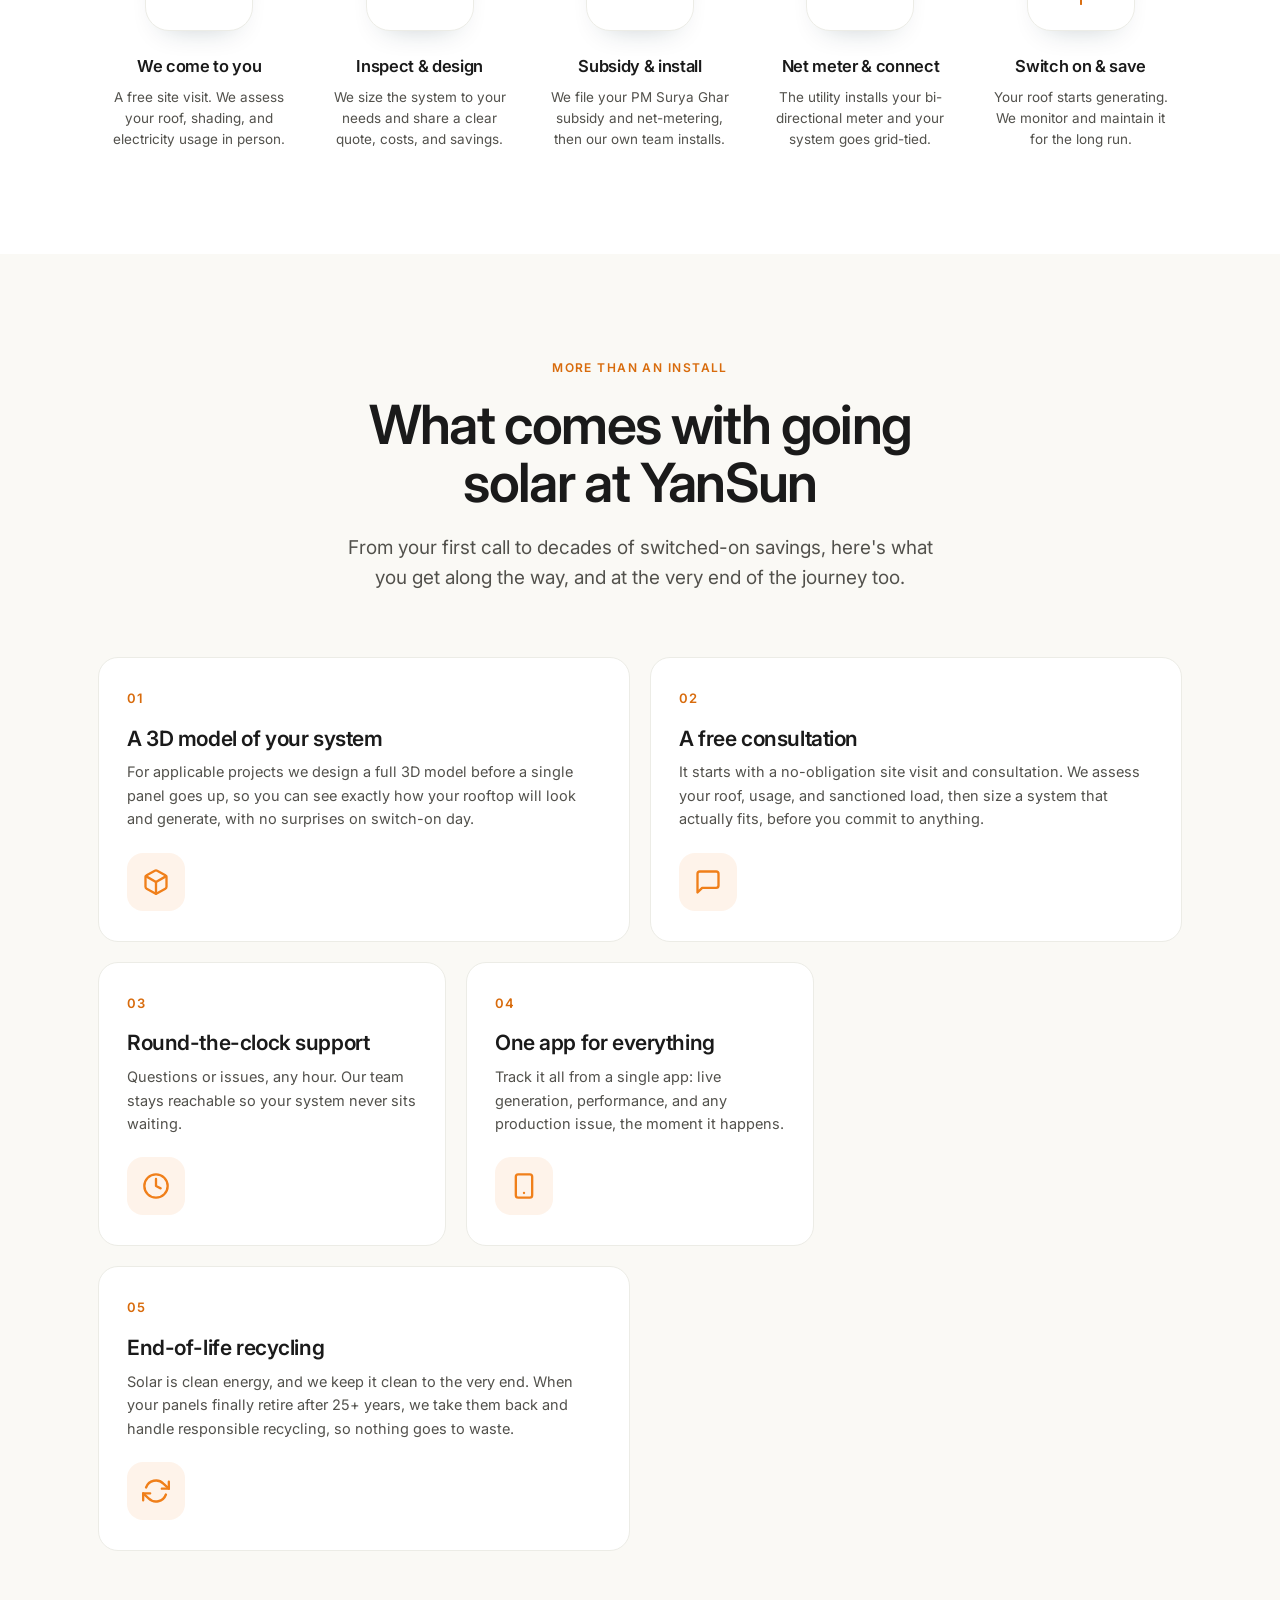
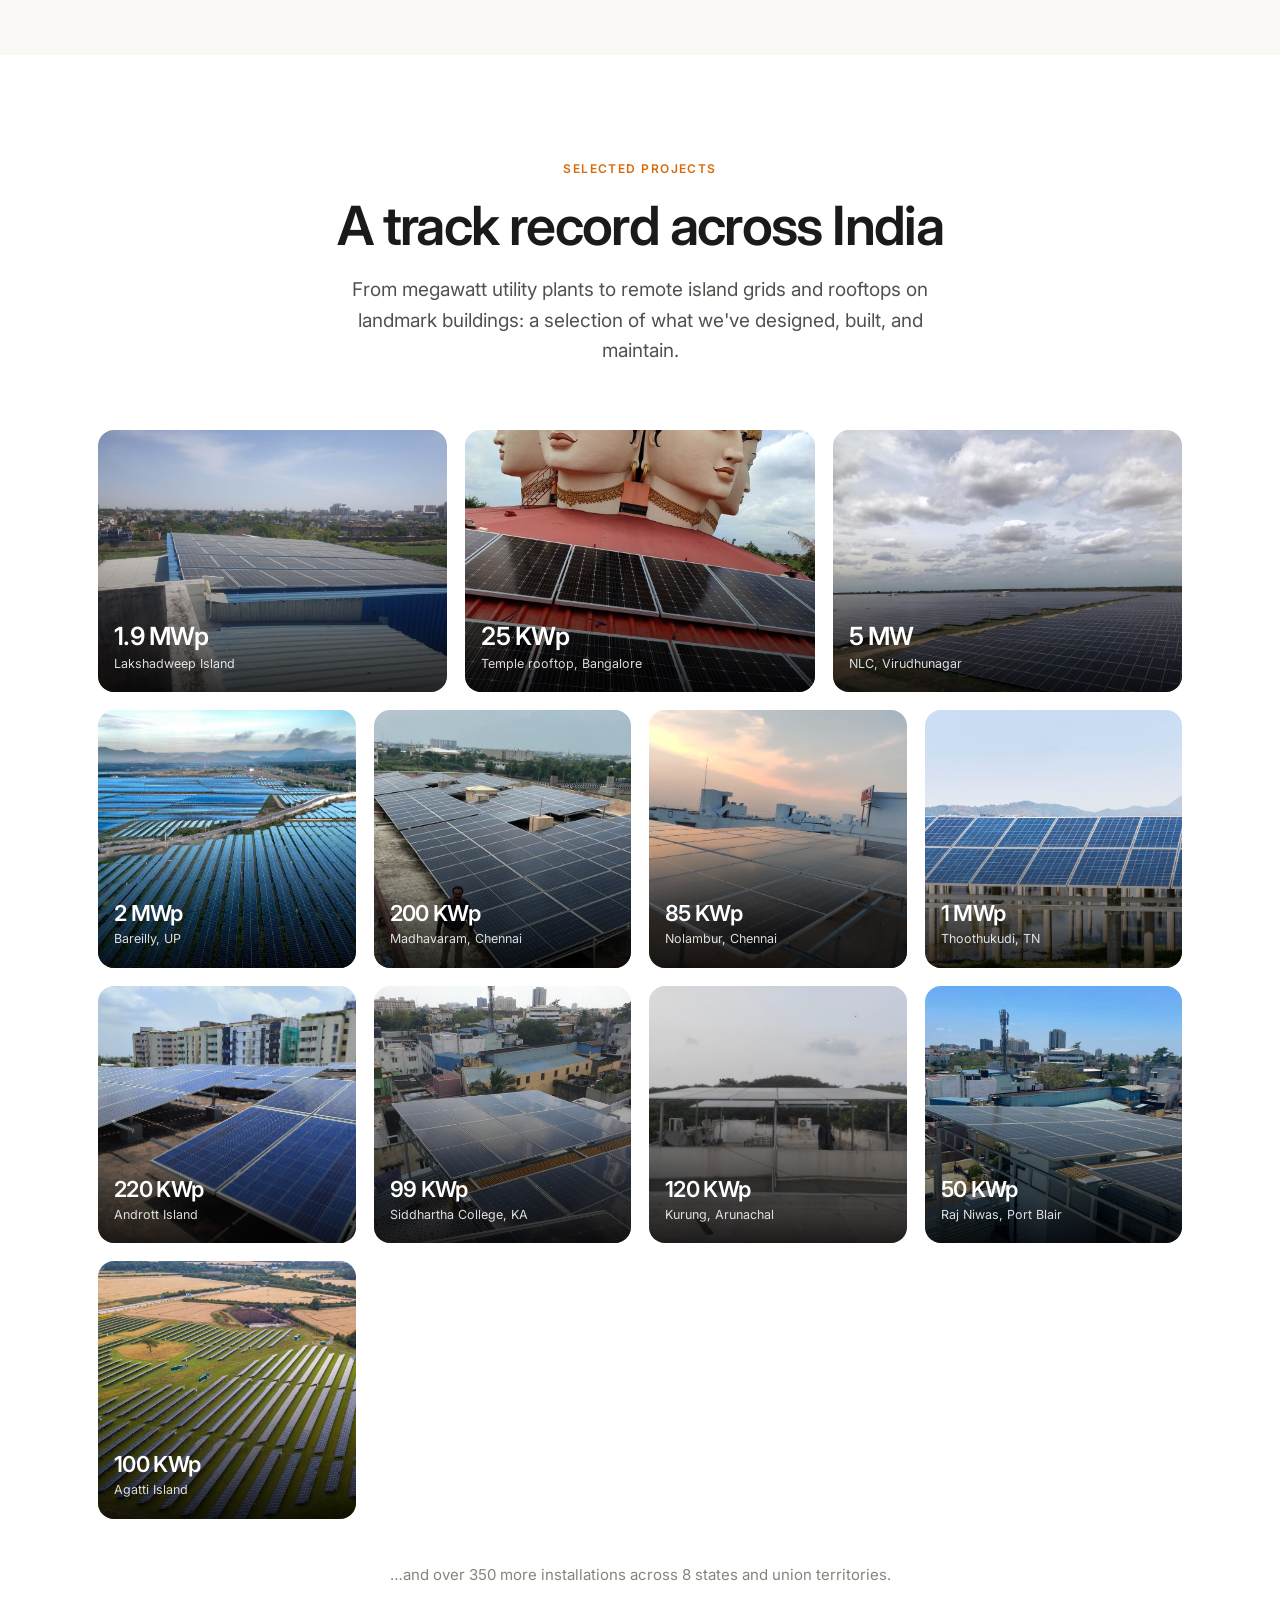
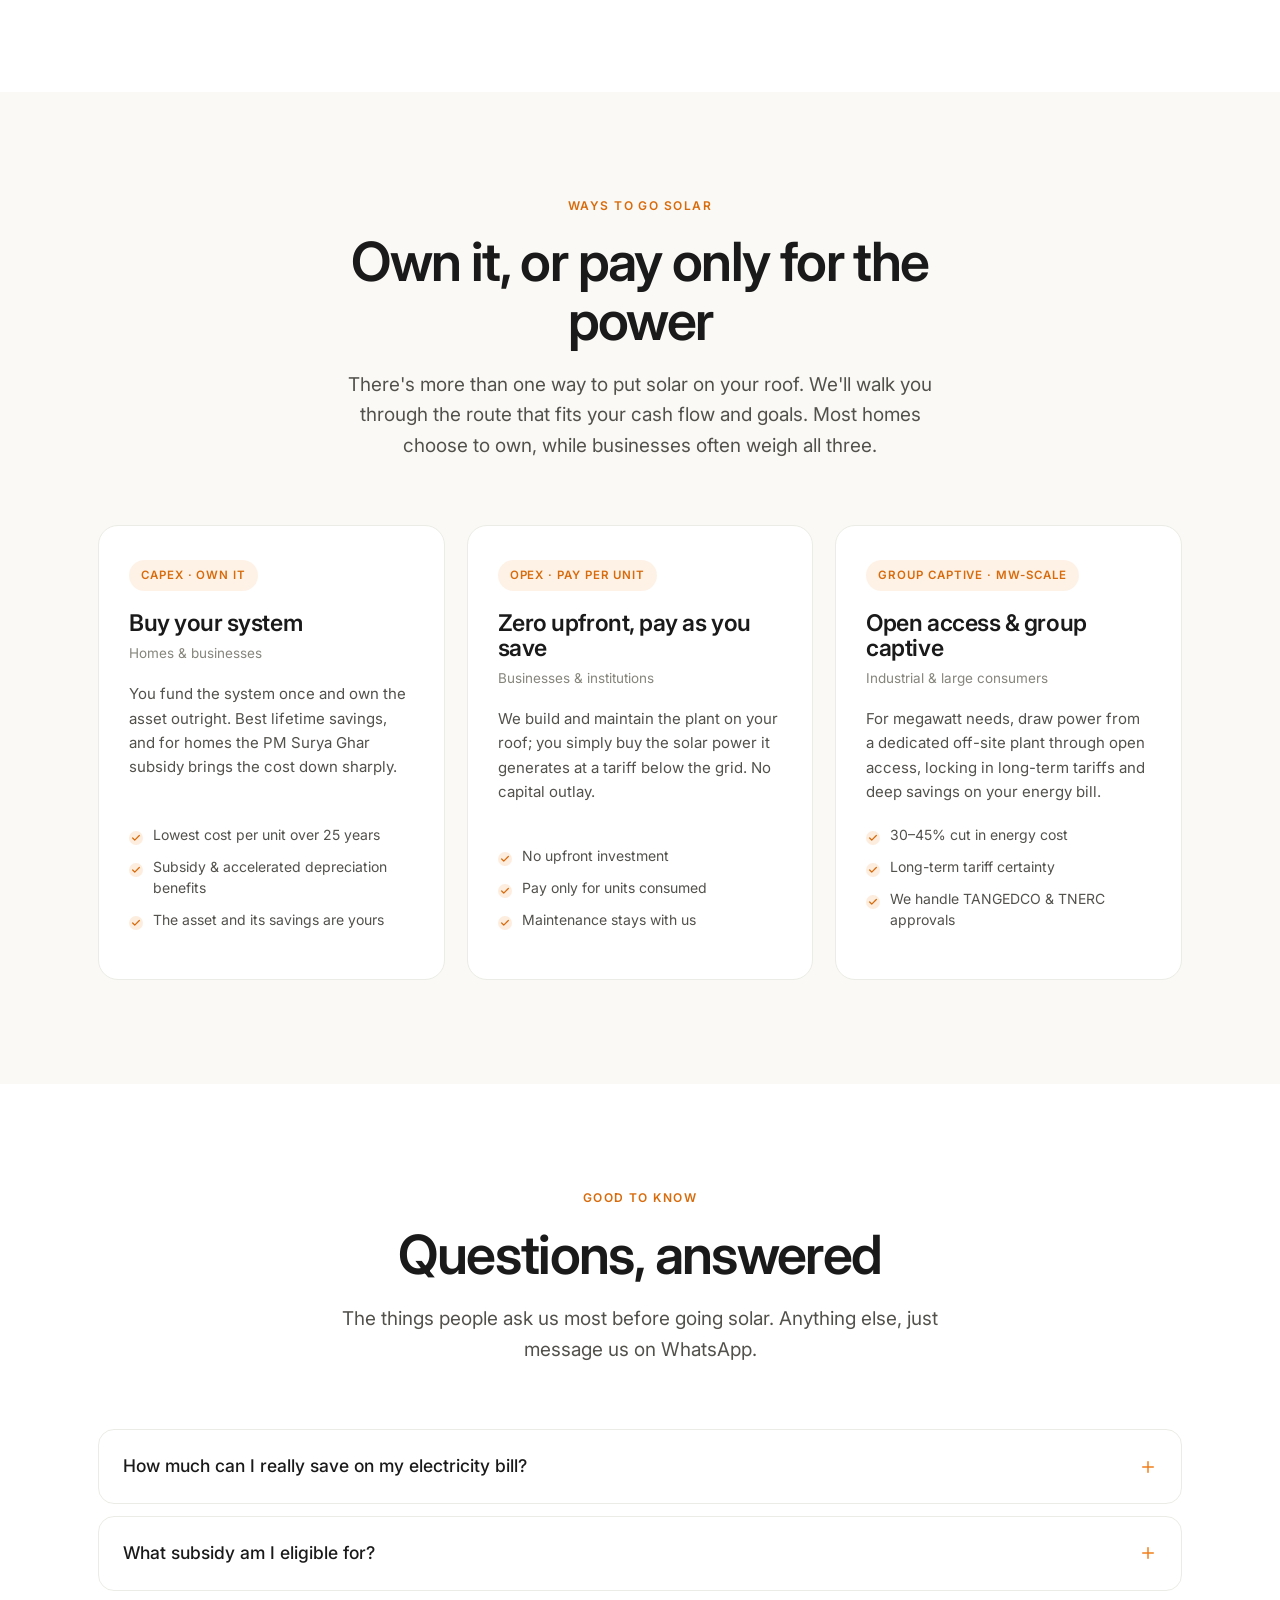
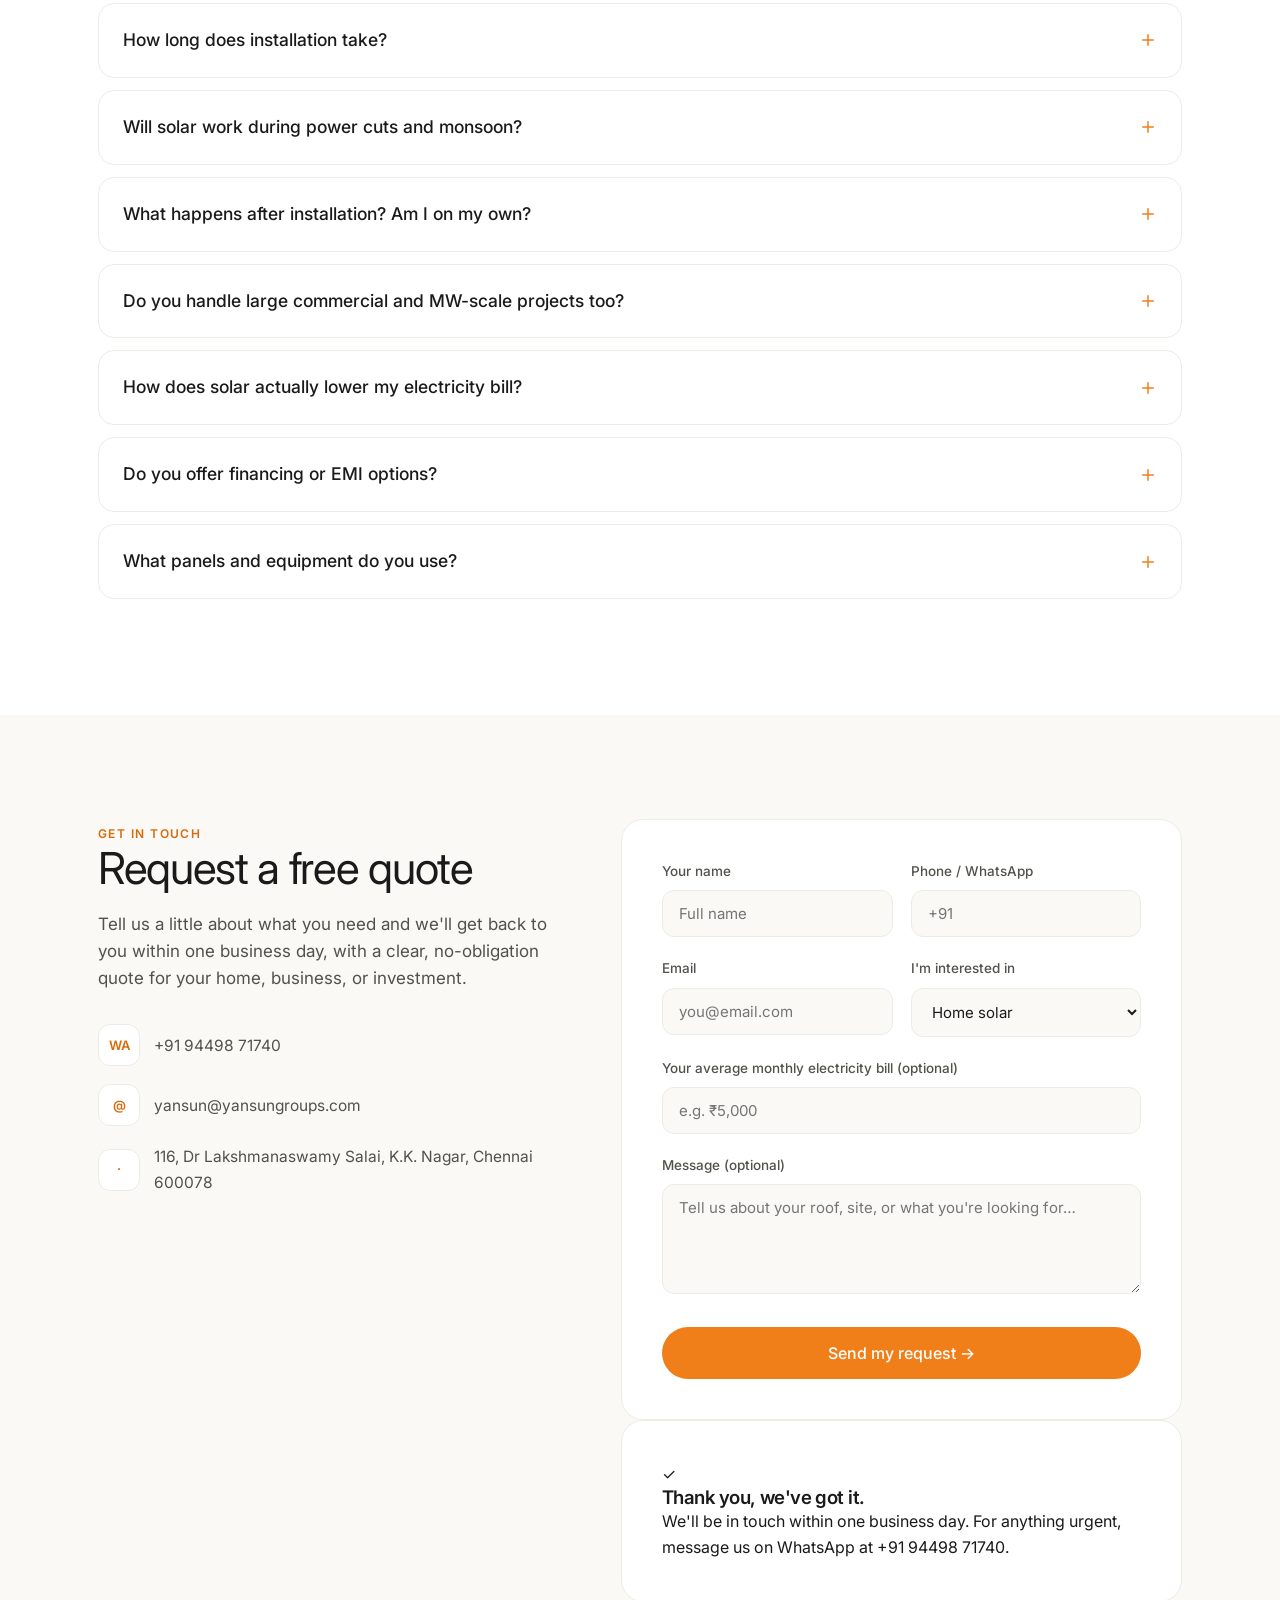
==== commit 3ec30923: "Frame savings card in a phone mockup; add 'where your savings can go' flow with arrows" ====
--- a/index.html
+++ b/index.html
@@ -124,44 +124,79 @@
 
 <!-- ============ BENEFIT SHOWCASE ============ -->
 <section class="sec benefit-sec" id="benefit">
-  <div class="wrap benefit-grid">
-    <div class="benefit-copy reveal">
-      <span class="eyebrow">The payoff</span>
-      <h2>Your bill drops the day you switch on</h2>
-      <p>Solar replaces the most expensive units on your electricity bill first. From day one you draw less from the grid, and the savings keep stacking up, month after month, for 25 years.</p>
-      <ul class="benefit-list">
-        <li><span class="bdot"></span>Up to 90% off your monthly electricity bill</li>
-        <li><span class="bdot"></span>Surplus power exported to the grid for net-metering credits</li>
-        <li><span class="bdot"></span>A 25 year asset that pays for itself, then keeps paying</li>
-      </ul>
-      <a href="#calculator" class="btn btn-orange">Calculate my savings →</a>
-    </div>
-
-    <div class="benefit-card-wrap reveal">
-      <div class="scard" id="scard">
-        <div class="scard-panel">
-          <div class="scard-cells" aria-hidden="true"><i></i><i></i><i></i><i></i><i></i><i></i><i></i><i></i><i></i><i></i><i></i><i></i><i></i><i></i><i></i><i></i><i></i><i></i><i></i><i></i><i></i><i></i><i></i><i></i></div>
-          <div class="scard-loc"><span>Project location</span><b>Chennai</b></div>
-        </div>
-        <div class="scard-body">
-          <div class="scard-stats">
-            <div><b>₹<span class="scount" data-to="4500" data-fmt="inr">0</span><em>/mo</em></b><span>Bill savings</span></div>
-            <div><b><span class="scount" data-to="5">0</span> kW</b><span>System size</span></div>
-          </div>
-          <div class="scard-bill">
-            <div class="bill-line"><span>Old grid bill</span><span>₹5,000</span></div>
-            <div class="bar"><i class="bar-old"></i></div>
-            <div class="bill-line"><span>With YanSun solar</span><span class="bn">₹500</span></div>
-            <div class="bar"><i class="bar-new"></i></div>
-          </div>
-          <div class="scard-live">
-            <div class="live-head"><span>Live solar production</span><span class="live-time">Updated 16:15</span></div>
-            <div class="live-row">
-              <b><span class="scount" data-to="23">0</span>.6 kWh</b>
-              <div class="spark" aria-hidden="true"><i></i><i></i><i></i><i></i><i></i><i></i><i></i><i></i></div>
+  <div class="wrap">
+    <div class="benefit-grid">
+      <div class="benefit-copy reveal">
+        <span class="eyebrow">The payoff</span>
+        <h2>Your bill drops the day you switch on</h2>
+        <p>Solar replaces the most expensive units on your electricity bill first. From day one you draw less from the grid, and the savings keep stacking up, month after month, for 25 years.</p>
+        <ul class="benefit-list">
+          <li><span class="bdot"></span>Up to 90% off your monthly electricity bill</li>
+          <li><span class="bdot"></span>Surplus power exported to the grid for net-metering credits</li>
+          <li><span class="bdot"></span>A 25 year asset that pays for itself, then keeps paying</li>
+        </ul>
+        <a href="#calculator" class="btn btn-orange">Calculate my savings →</a>
+      </div>
+
+      <div class="benefit-card-wrap reveal">
+        <div class="phone">
+          <span class="phone-island" aria-hidden="true"></span>
+          <div class="scard" id="scard">
+            <div class="scard-panel">
+              <div class="scard-cells" aria-hidden="true"><i></i><i></i><i></i><i></i><i></i><i></i><i></i><i></i><i></i><i></i><i></i><i></i><i></i><i></i><i></i><i></i><i></i><i></i><i></i><i></i><i></i><i></i><i></i><i></i></div>
+              <div class="scard-loc"><span>Project location</span><b>Chennai</b></div>
+            </div>
+            <div class="scard-body">
+              <div class="scard-stats">
+                <div><b>₹<span class="scount" data-to="4500" data-fmt="inr">0</span><em>/mo</em></b><span>Bill savings</span></div>
+                <div><b><span class="scount" data-to="5">0</span> kW</b><span>System size</span></div>
+              </div>
+              <div class="scard-bill">
+                <div class="bill-line"><span>Old grid bill</span><span>₹5,000</span></div>
+                <div class="bar"><i class="bar-old"></i></div>
+                <div class="bill-line"><span>With YanSun solar</span><span class="bn">₹500</span></div>
+                <div class="bar"><i class="bar-new"></i></div>
+              </div>
+              <div class="scard-live">
+                <div class="live-head"><span>Live solar production</span><span class="live-time">Updated 16:15</span></div>
+                <div class="live-row">
+                  <b><span class="scount" data-to="23">0</span>.6 kWh</b>
+                  <div class="spark" aria-hidden="true"><i></i><i></i><i></i><i></i><i></i><i></i><i></i><i></i></div>
+                </div>
+              </div>
+              <div class="scard-foot">Illustrative example for a 5 kW home</div>
             </div>
           </div>
-          <div class="scard-foot">Illustrative example for a 5 kW home</div>
+        </div>
+      </div>
+    </div>
+
+    <div class="savings-flow reveal">
+      <div class="sf-source">
+        <span>You keep</span>
+        <b>₹4,500<em>/month</em></b>
+        <small>That's about ₹13.5 lakh back in your pocket over 25 years.</small>
+      </div>
+      <div class="sf-arrows" aria-hidden="true">
+        <svg viewBox="0 0 24 24" fill="none" stroke="currentColor" stroke-width="2" stroke-linecap="round" stroke-linejoin="round"><line x1="12" y1="4" x2="12" y2="20"/><polyline points="6 14 12 20 18 14"/></svg>
+        <svg viewBox="0 0 24 24" fill="none" stroke="currentColor" stroke-width="2" stroke-linecap="round" stroke-linejoin="round"><line x1="12" y1="4" x2="12" y2="20"/><polyline points="6 14 12 20 18 14"/></svg>
+        <svg viewBox="0 0 24 24" fill="none" stroke="currentColor" stroke-width="2" stroke-linecap="round" stroke-linejoin="round"><line x1="12" y1="4" x2="12" y2="20"/><polyline points="6 14 12 20 18 14"/></svg>
+      </div>
+      <div class="sf-dests">
+        <div class="dest">
+          <span class="dest-ic"><svg viewBox="0 0 24 24" fill="none" stroke="currentColor" stroke-width="2" stroke-linecap="round" stroke-linejoin="round"><polyline points="23 6 13.5 15.5 8.5 10.5 1 18"/><polyline points="17 6 23 6 23 12"/></svg></span>
+          <b>Reinvest &amp; grow</b>
+          <p class="dest-sub">Put the savings back to work and build real wealth over time.</p>
+        </div>
+        <div class="dest">
+          <span class="dest-ic"><svg viewBox="0 0 24 24" fill="none" stroke="currentColor" stroke-width="2" stroke-linecap="round" stroke-linejoin="round"><path d="M3 9l9-7 9 7v11a2 2 0 0 1-2 2H5a2 2 0 0 1-2-2z"/><polyline points="9 22 9 12 15 12 15 22"/></svg></span>
+          <b>Everyday expenses</b>
+          <p class="dest-sub">Free up cash every month for your other household bills.</p>
+        </div>
+        <div class="dest">
+          <span class="dest-ic"><svg viewBox="0 0 24 24" fill="none" stroke="currentColor" stroke-width="2" stroke-linecap="round" stroke-linejoin="round"><circle cx="12" cy="12" r="10"/><circle cx="12" cy="12" r="6"/><circle cx="12" cy="12" r="2"/></svg></span>
+          <b>Future goals</b>
+          <p class="dest-sub">Fund education, home upgrades, or even more solar.</p>
         </div>
       </div>
     </div>
--- a/styles.css
+++ b/styles.css
@@ -291,6 +291,38 @@
 @media(prefers-reduced-motion:reduce){
   .scard-cells i,.scard-bill .bar i{transition:none!important}
   .live-head>span:first-child::before{animation:none!important}
+}
+
+/* phone frame around the savings card */
+.phone{position:relative;width:360px;max-width:100%;background:#15171a;border-radius:48px;padding:13px;box-shadow:0 55px 95px -50px rgba(13,42,58,.65),inset 0 0 0 2px #2c2f33}
+.phone::before{content:"";position:absolute;left:-3px;top:104px;width:3px;height:34px;background:#2c2f33;border-radius:3px 0 0 3px}
+.phone::after{content:"";position:absolute;right:-3px;top:150px;width:3px;height:58px;background:#2c2f33;border-radius:0 3px 3px 0}
+.phone-island{position:absolute;top:27px;left:50%;transform:translateX(-50%);width:92px;height:24px;background:#000;border-radius:18px;z-index:6}
+.phone .scard{width:100%;max-width:none;border:none;border-radius:36px;box-shadow:none}
+.phone .scard-panel{padding-top:52px}
+
+/* savings flow — where the money can go */
+.savings-flow{margin-top:64px;padding-top:48px;border-top:1px solid var(--line)}
+.sf-source{text-align:center;margin-bottom:6px}
+.sf-source>span{display:block;font-size:12.5px;color:var(--muted);text-transform:uppercase;letter-spacing:.12em;font-weight:600}
+.sf-source b{font-family:var(--font-display);font-size:clamp(34px,5vw,48px);font-weight:600;color:var(--orange-dark);letter-spacing:-.02em;line-height:1.1;display:inline-block;margin:8px 0 6px}
+.sf-source b em{font-style:normal;font-size:.42em;color:var(--ink-soft);font-weight:500}
+.sf-source small{display:block;font-size:14px;color:var(--muted)}
+.sf-arrows{display:grid;grid-template-columns:repeat(3,1fr);max-width:760px;margin:20px auto 16px}
+.sf-arrows svg{width:24px;height:24px;margin:0 auto;color:var(--orange);opacity:.65}
+.sf-dests{display:grid;grid-template-columns:repeat(3,1fr);gap:22px;max-width:920px;margin:0 auto}
+.dest{background:var(--cream-2);border:1px solid var(--line);border-radius:18px;padding:26px 24px;text-align:center;transition:transform .3s cubic-bezier(.2,.6,.2,1),box-shadow .3s}
+.dest:hover{transform:translateY(-4px);box-shadow:0 24px 50px -34px rgba(13,42,58,.45)}
+.dest-ic{display:inline-flex;width:48px;height:48px;border-radius:14px;background:rgba(240,127,26,.1);color:var(--orange);align-items:center;justify-content:center;margin-bottom:15px}
+.dest-ic svg{width:22px;height:22px}
+.dest b{display:block;font-size:16px;margin-bottom:7px;letter-spacing:-.01em;color:var(--ink)}
+.dest-sub{font-size:13.5px;color:var(--ink-soft);line-height:1.55;margin:0}
+@media(max-width:860px){
+  .savings-flow{margin-top:44px;padding-top:36px}
+  .sf-arrows{display:none}
+  .sf-dests{grid-template-columns:1fr;gap:14px;max-width:440px}
+  .dest{display:flex;align-items:flex-start;gap:15px;text-align:left;padding:18px 20px}
+  .dest-ic{margin-bottom:0;flex-shrink:0}
 }
 .foot-bottom{padding-top:30px;display:flex;justify-content:space-between;flex-wrap:wrap;gap:12px;font-size:13px;color:var(--muted)}
 
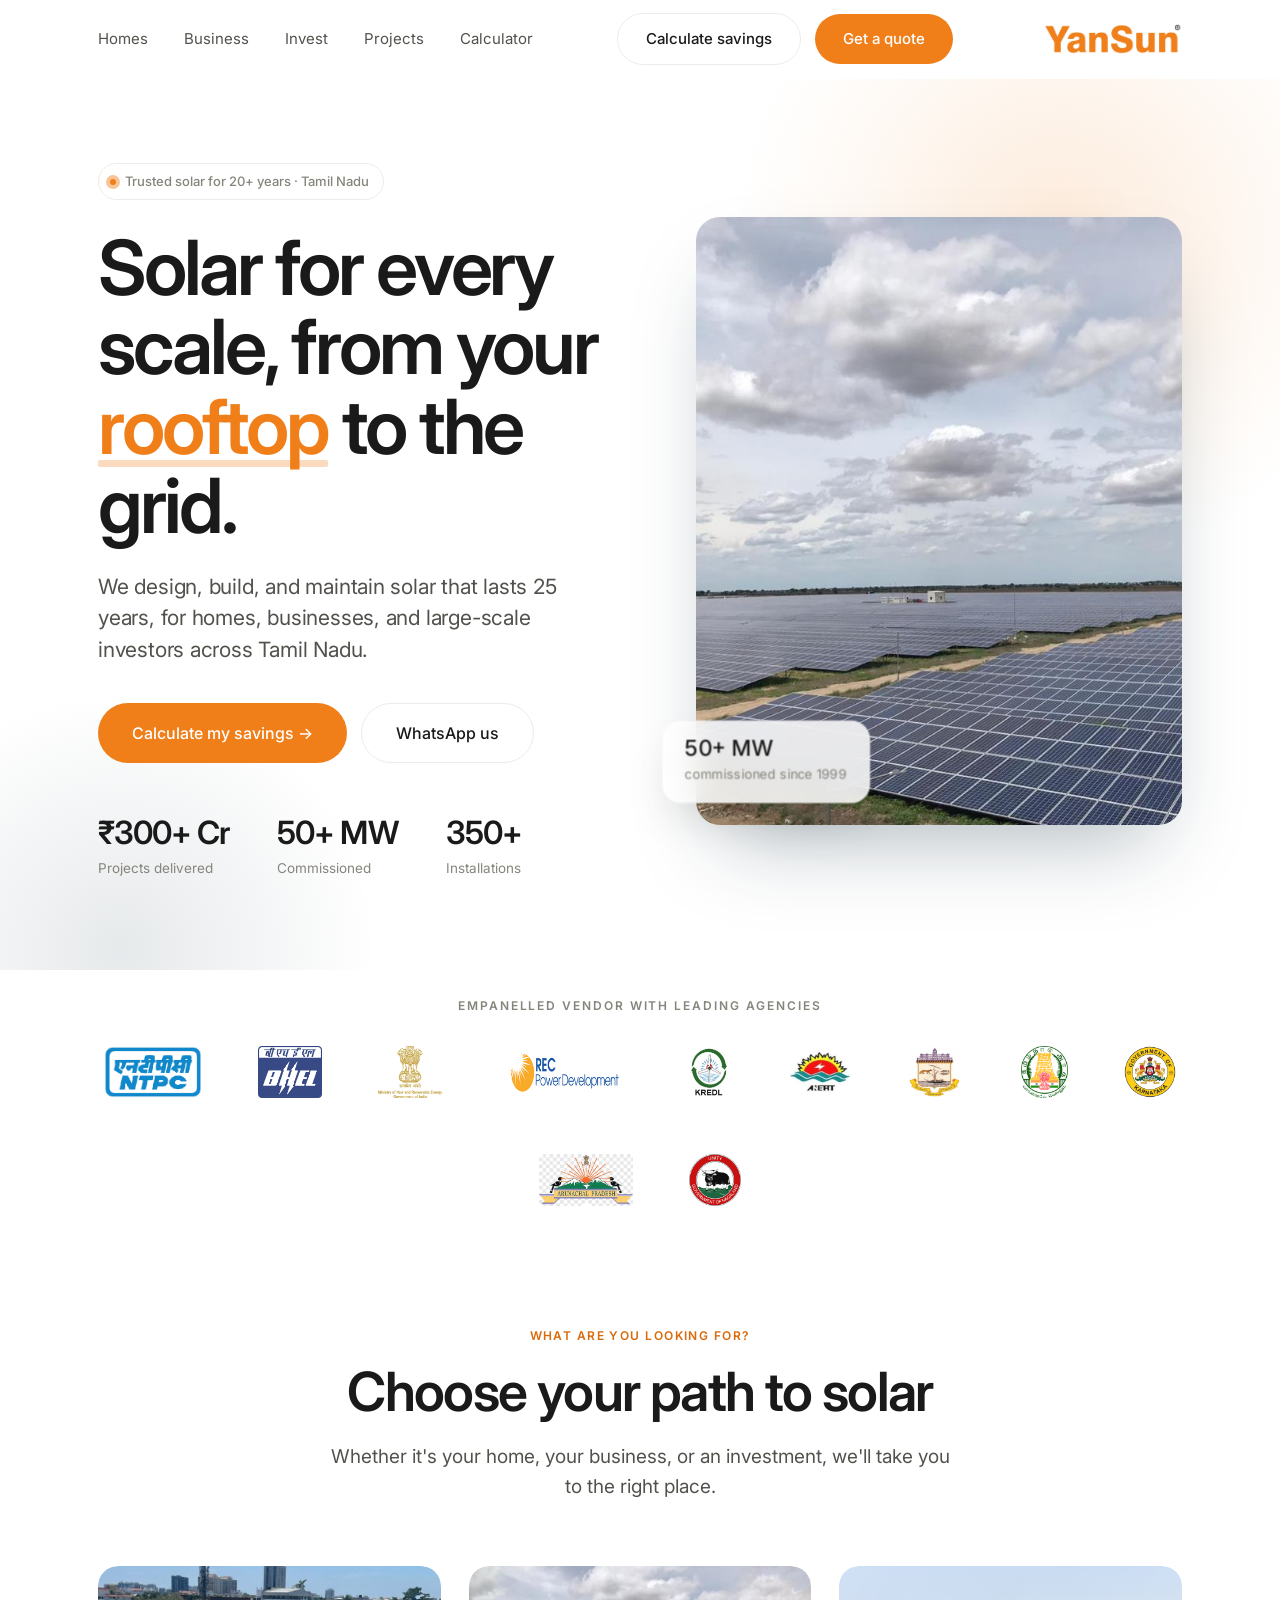
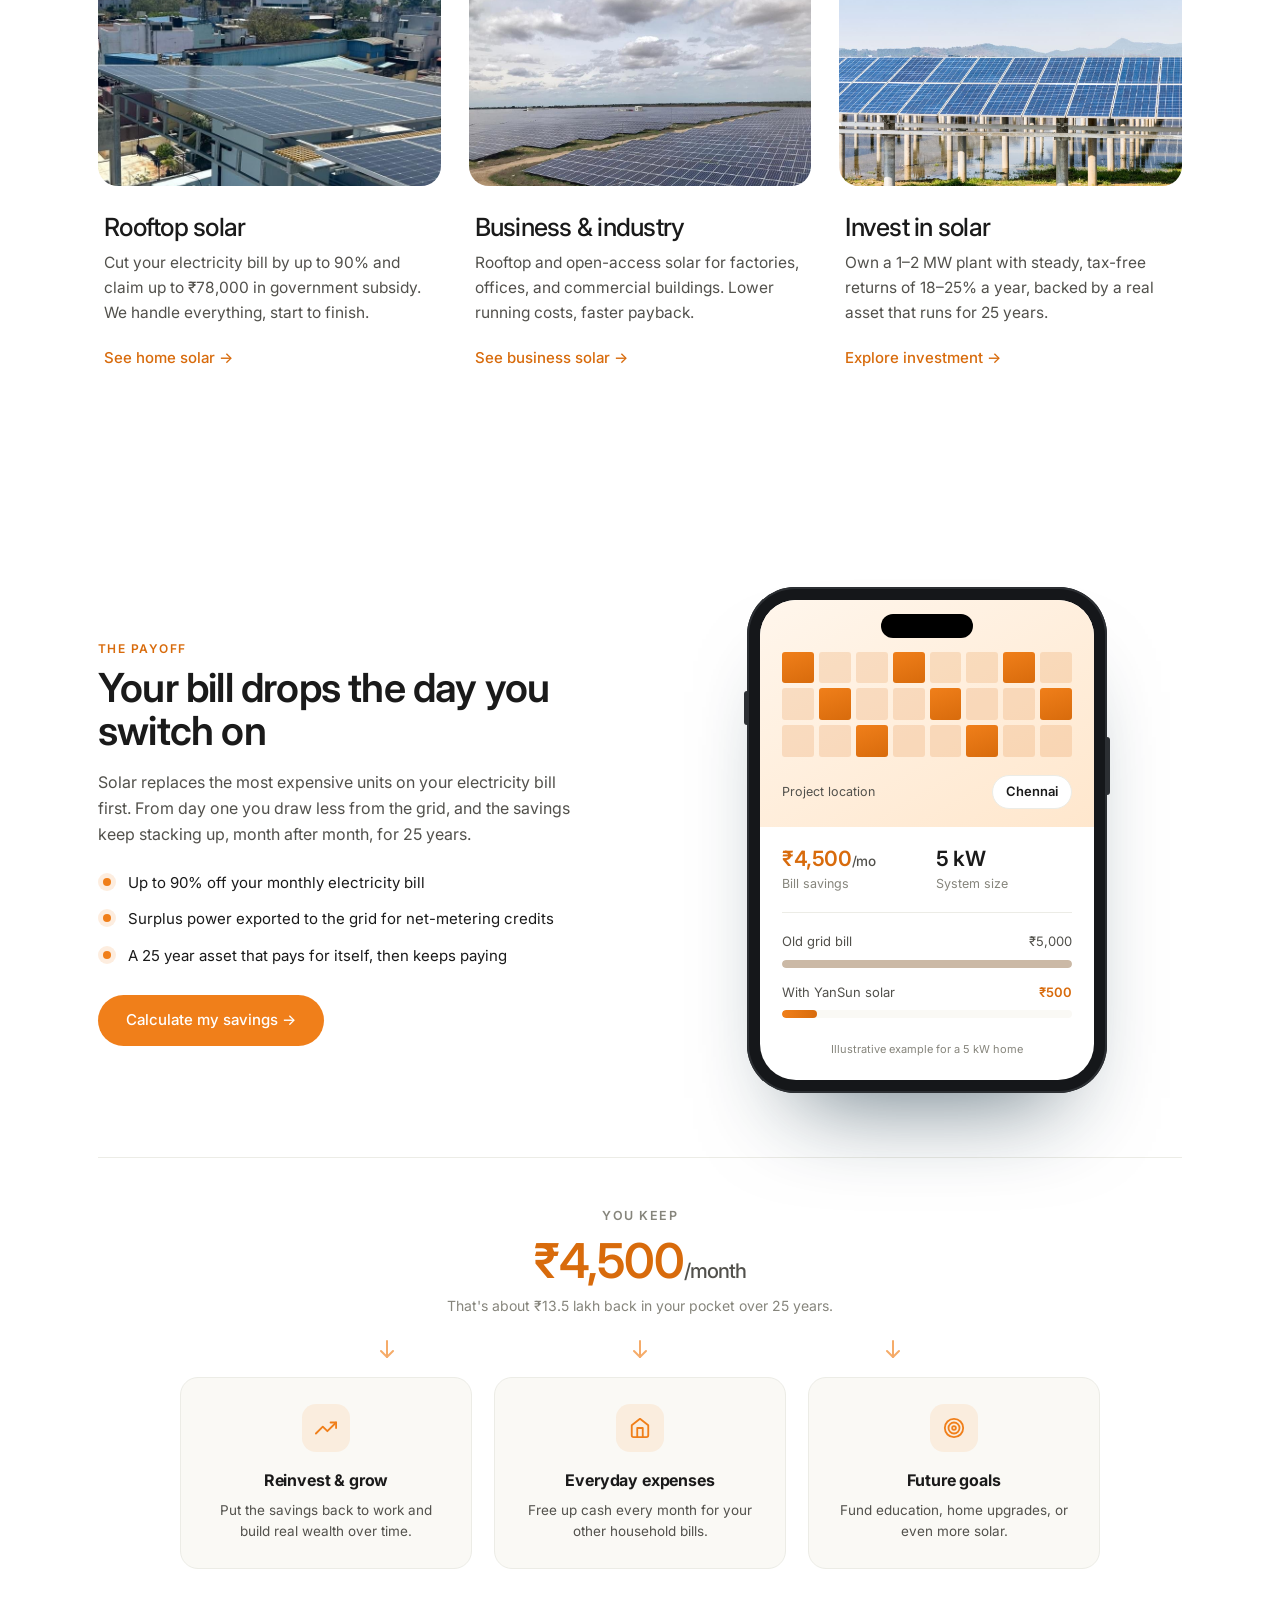
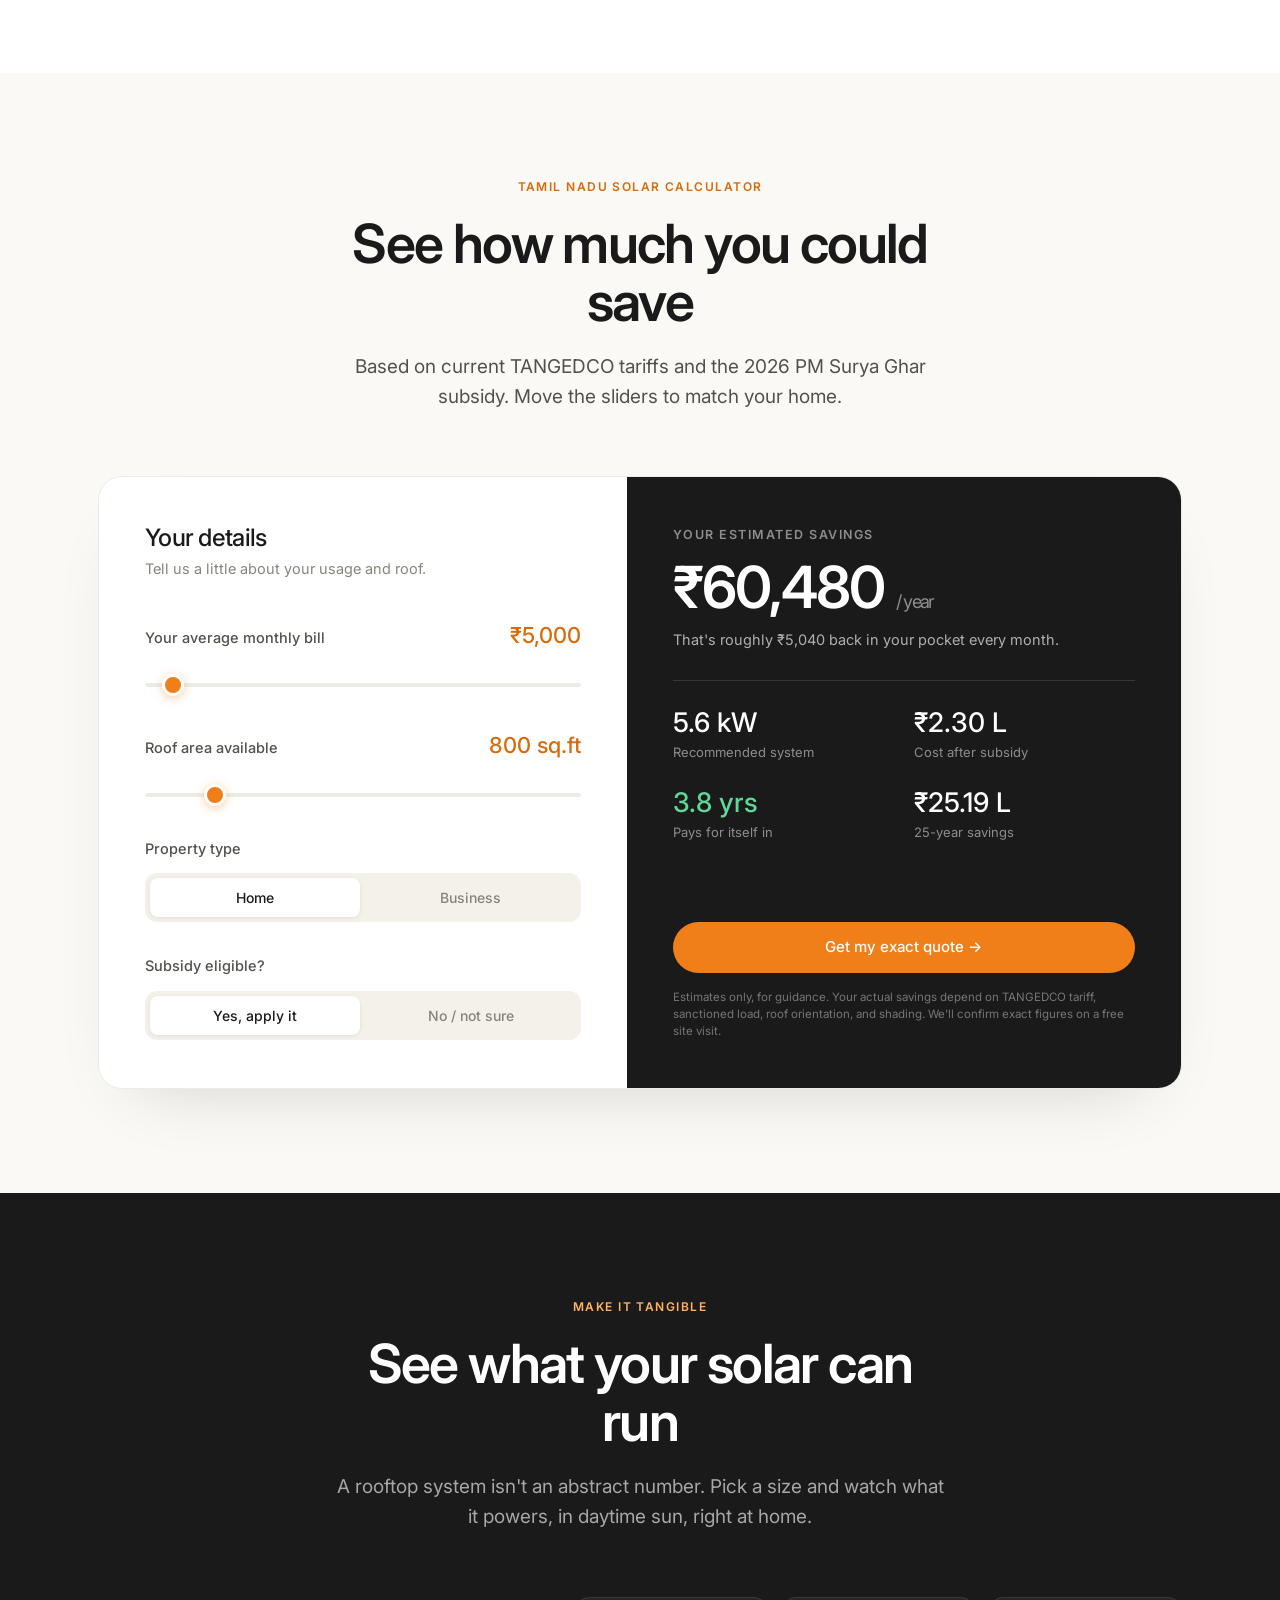
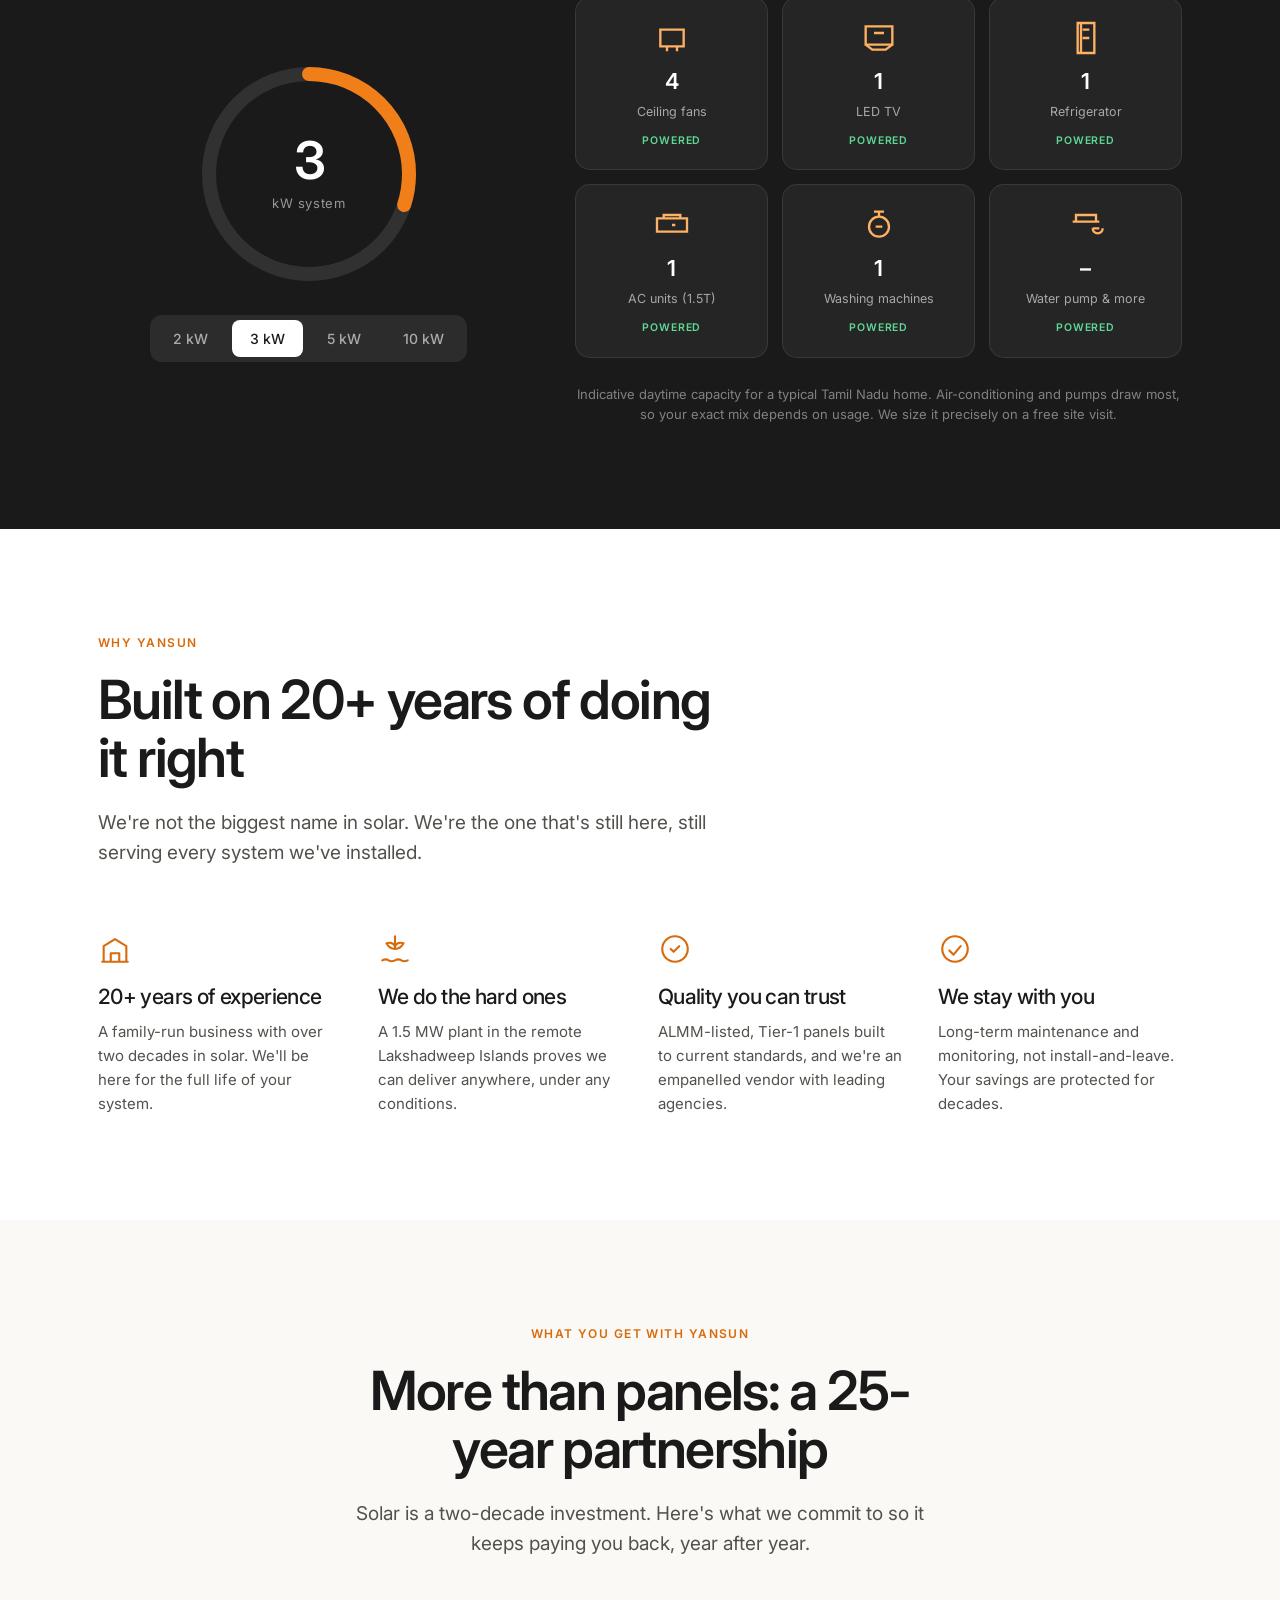
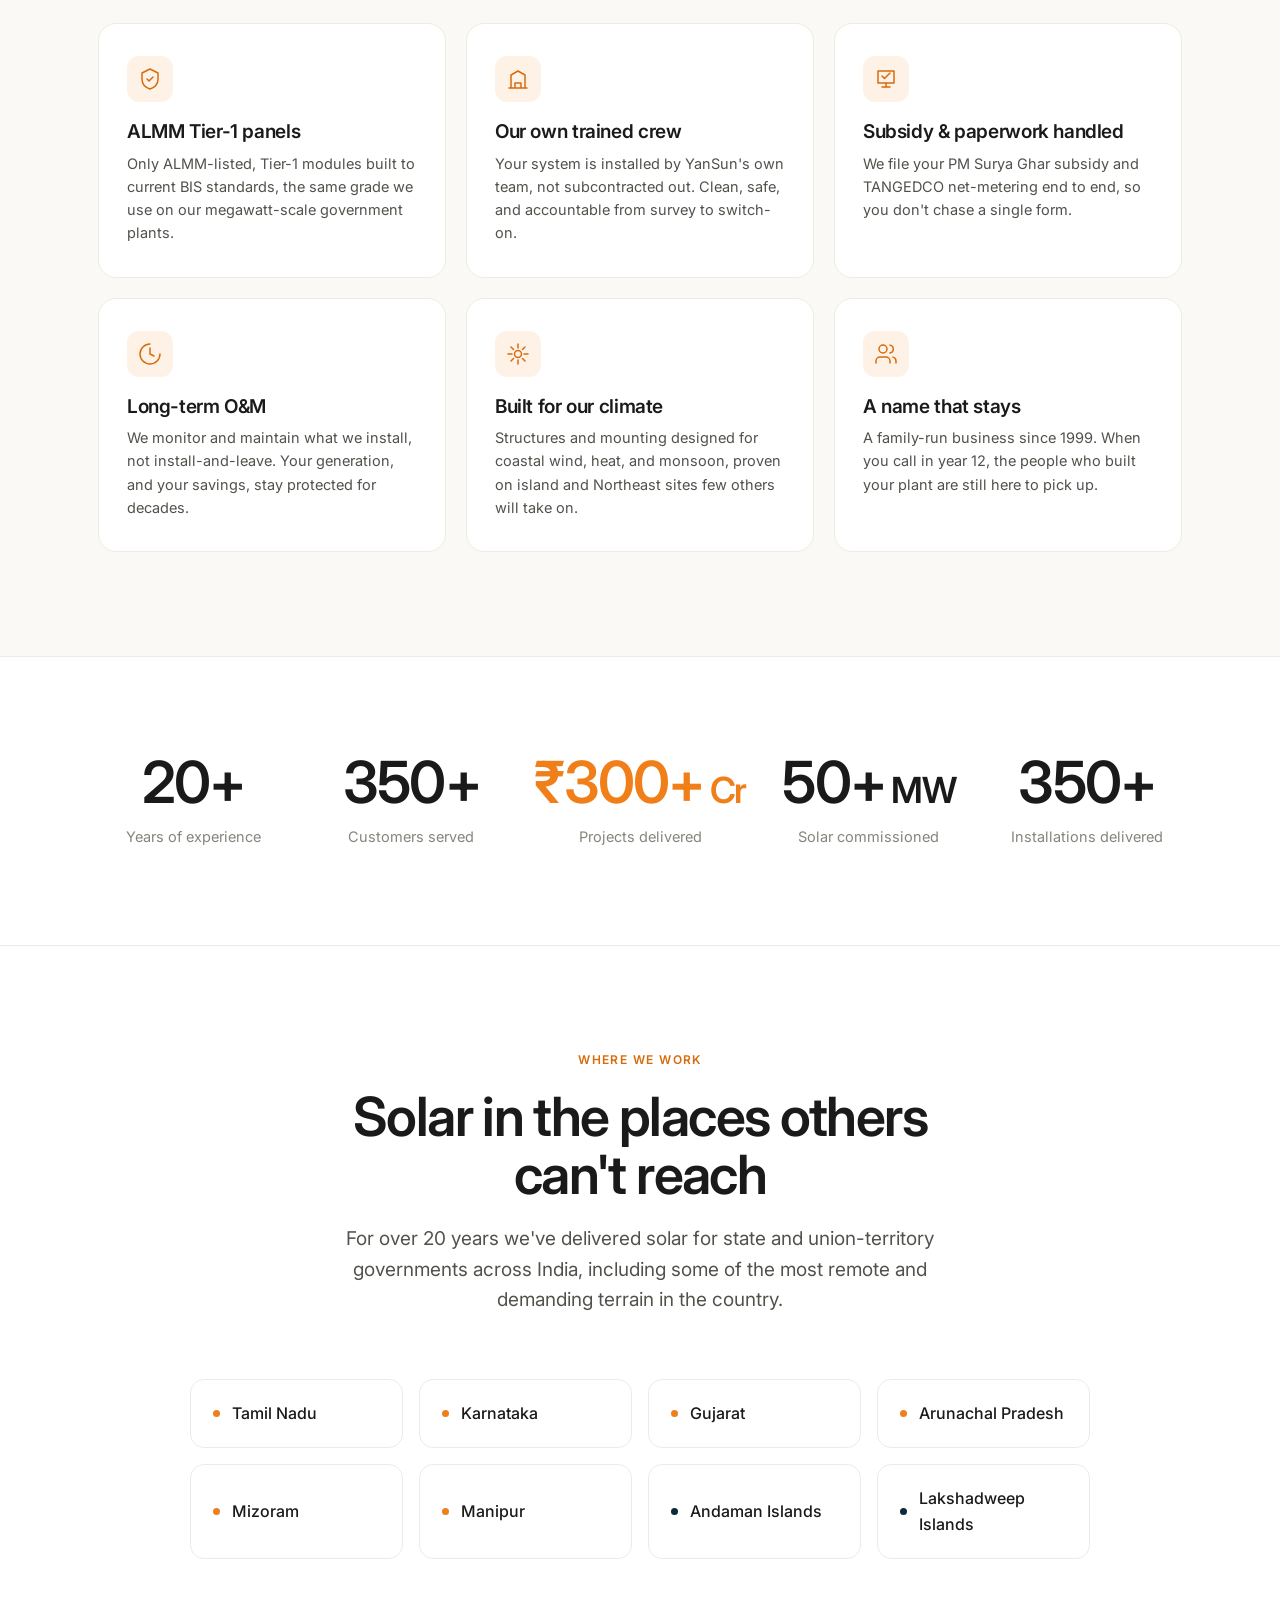
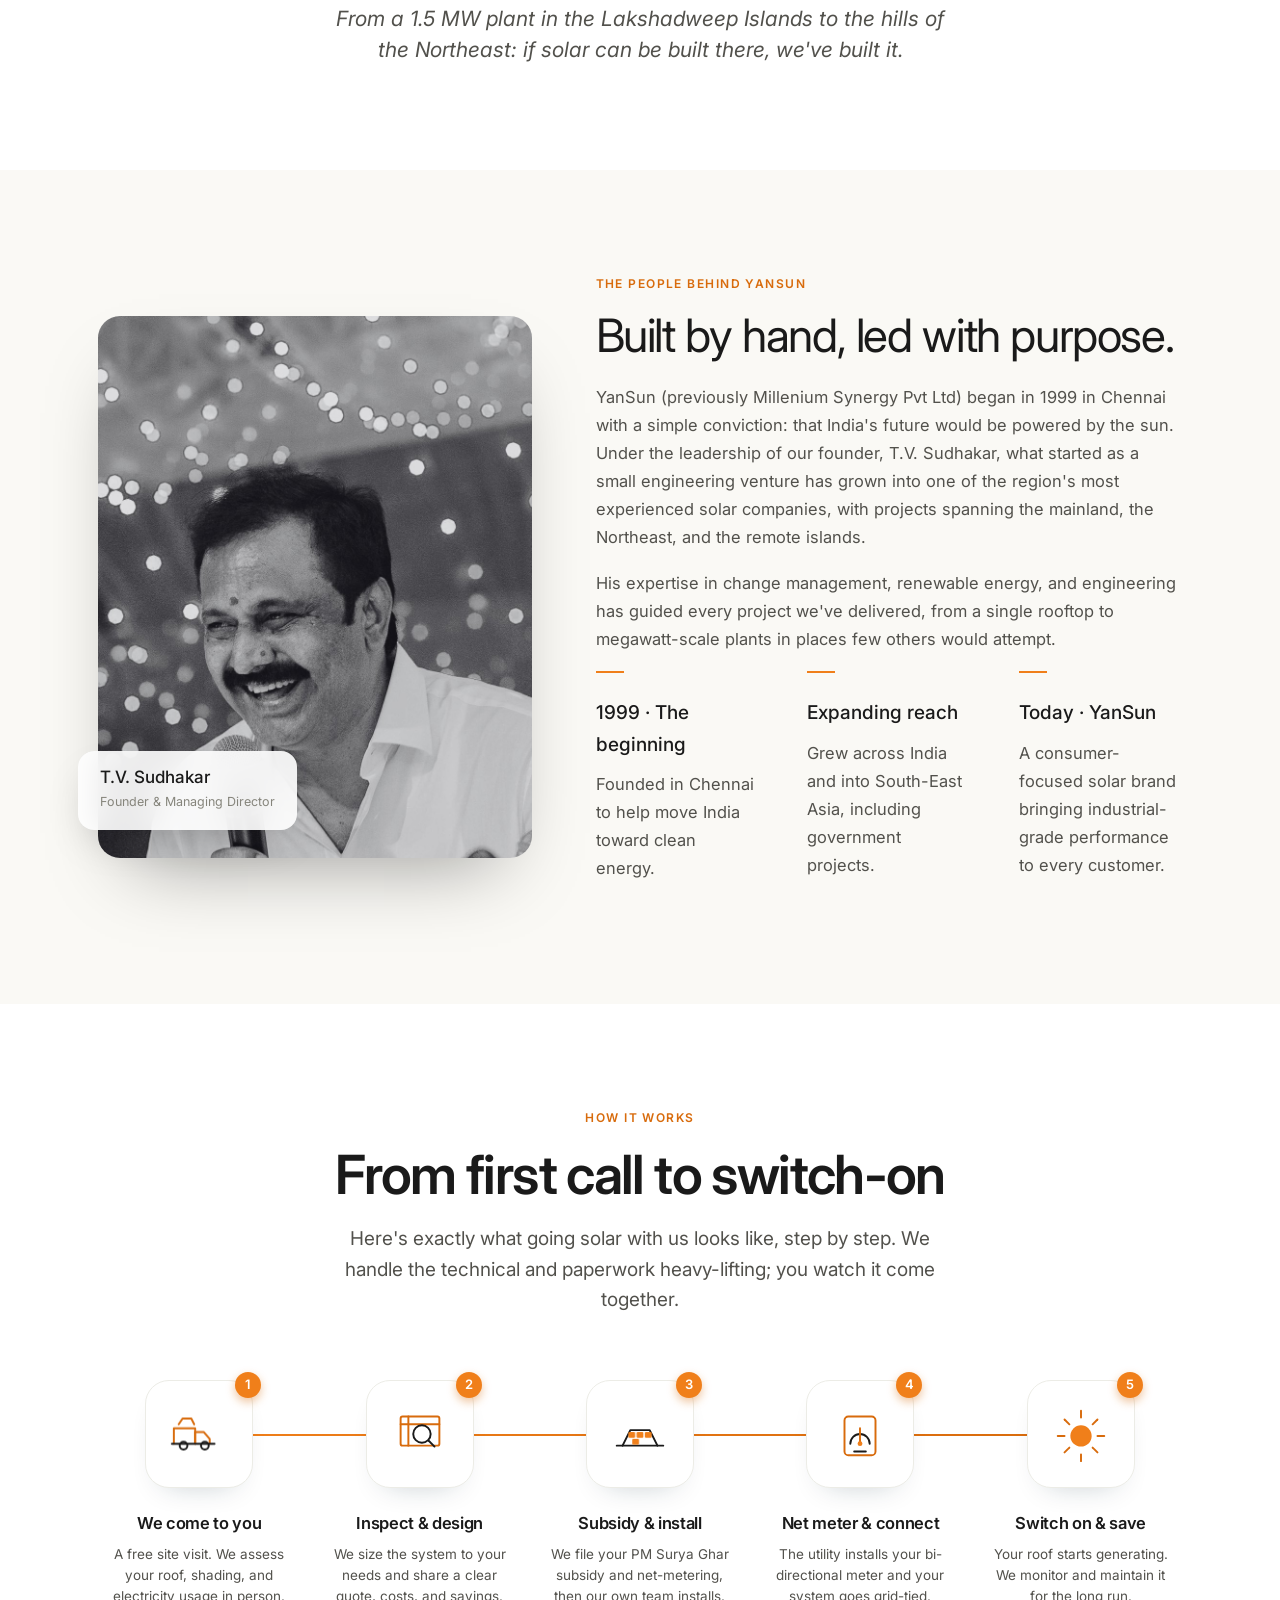
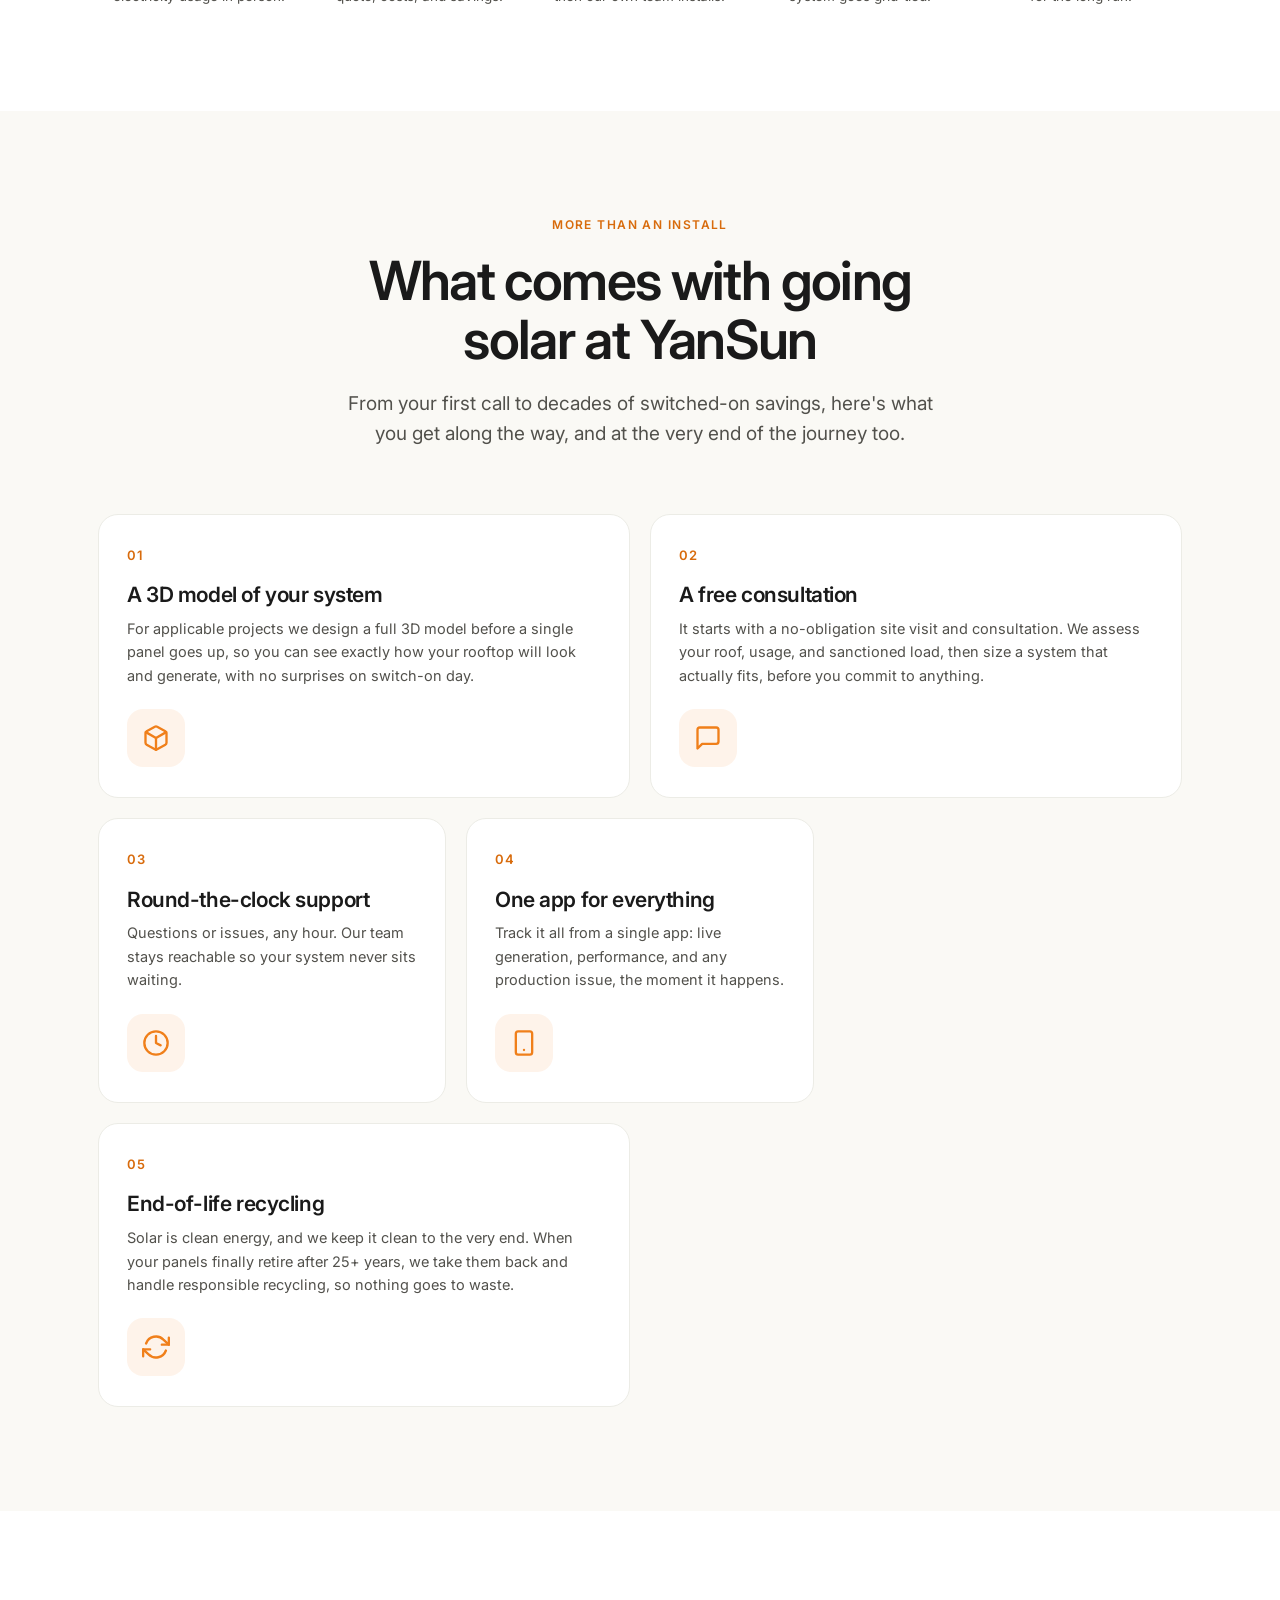
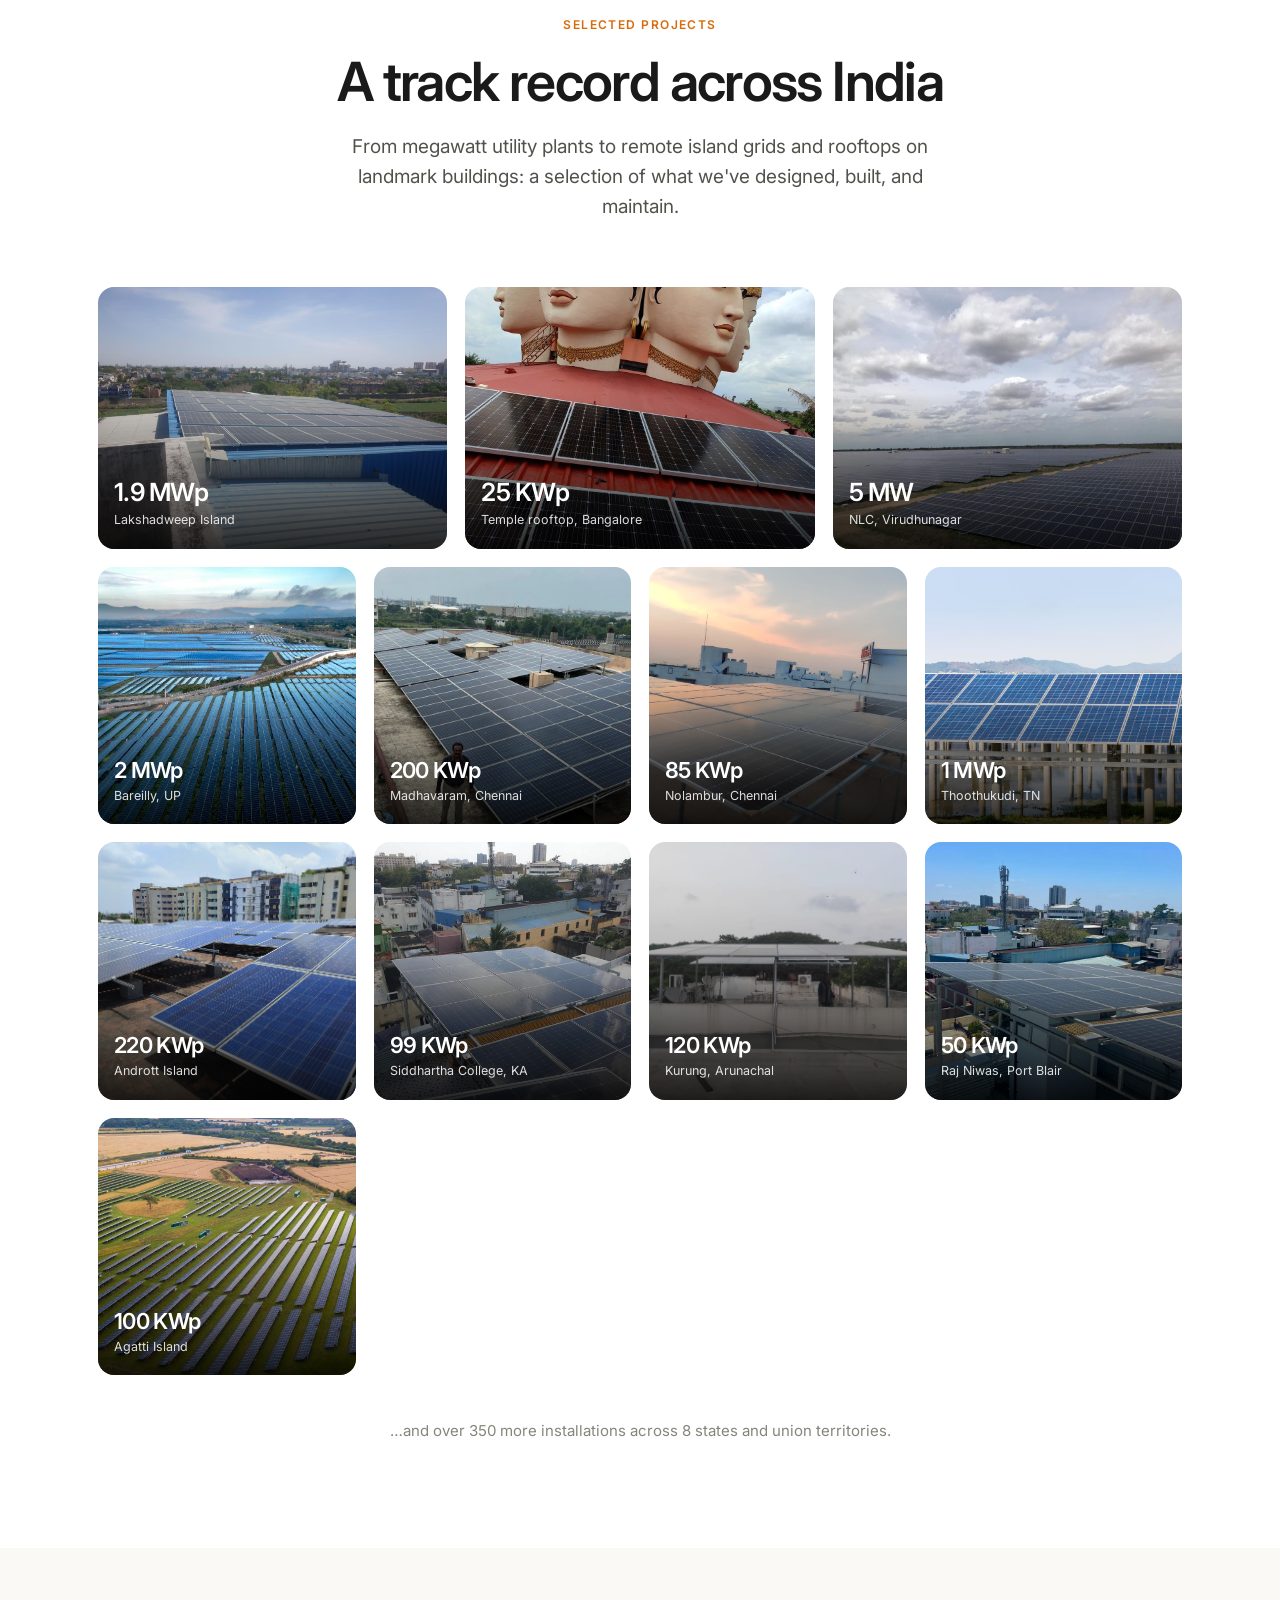
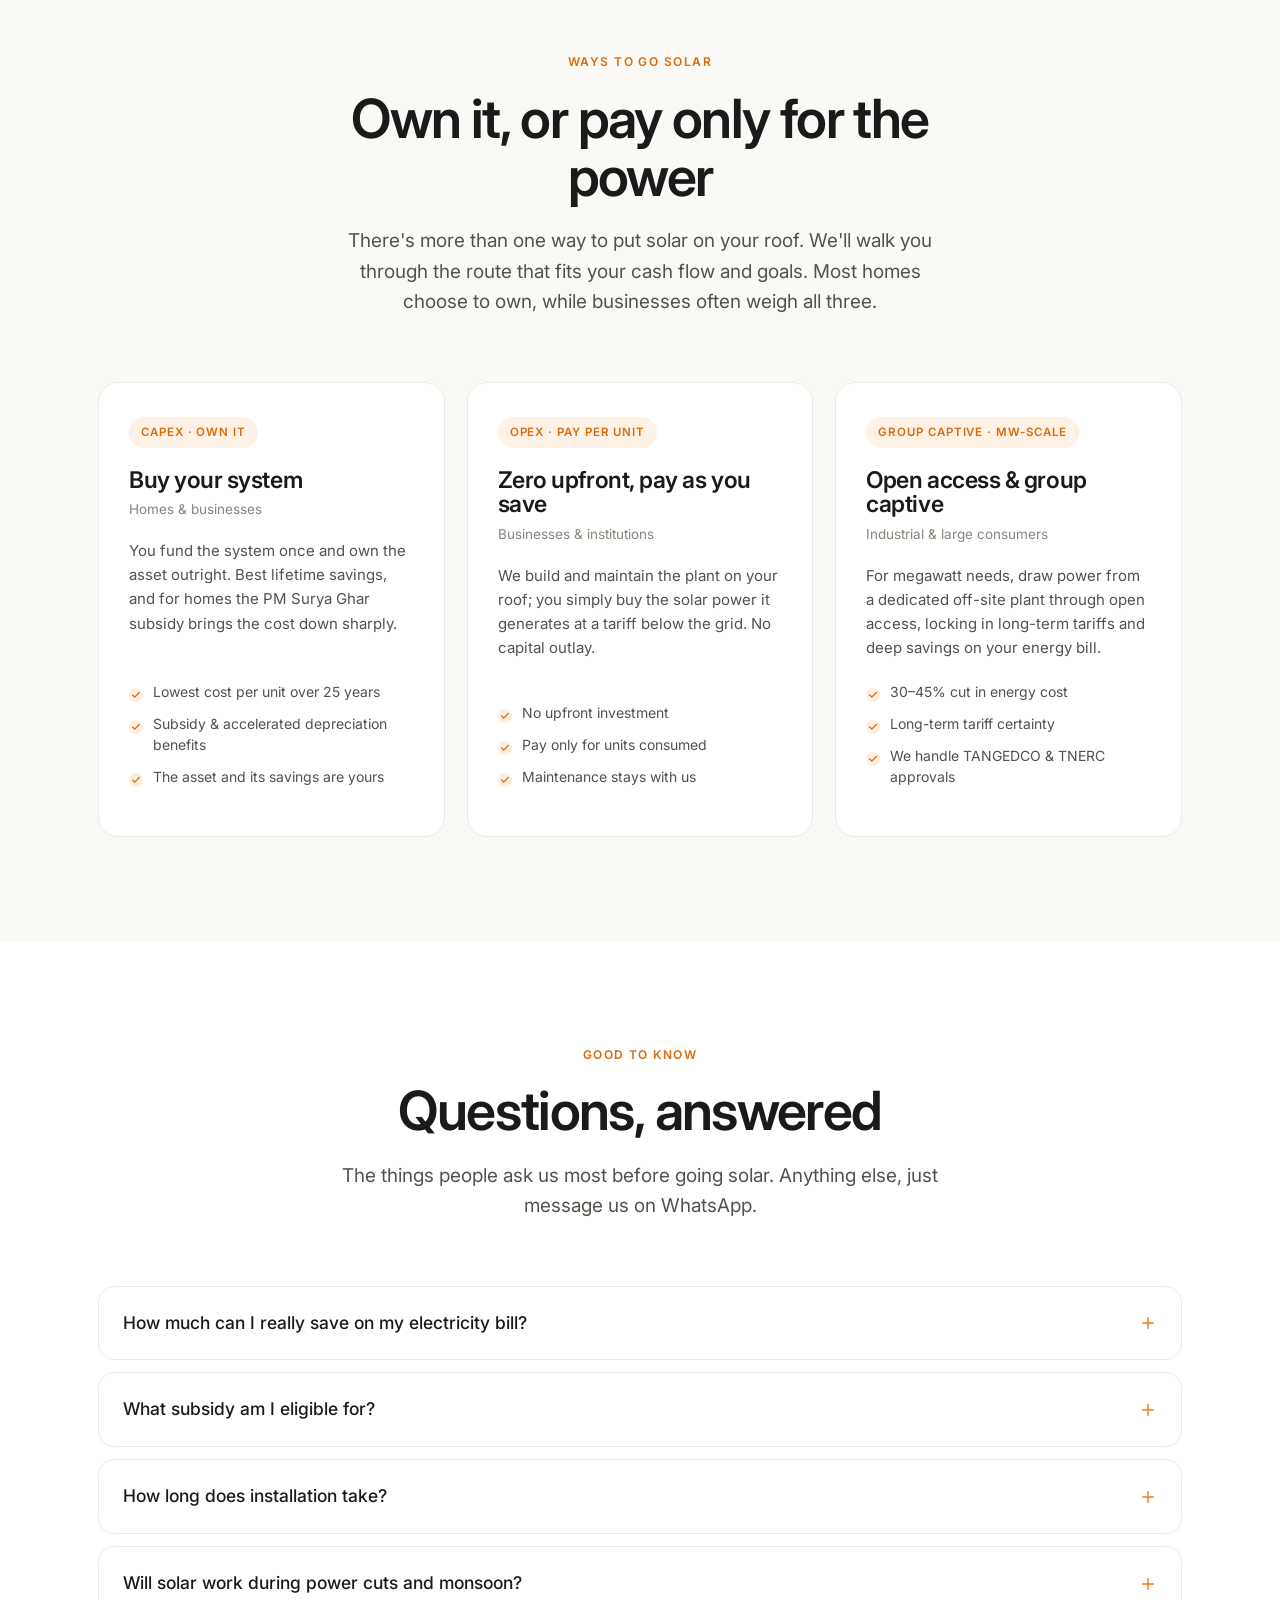
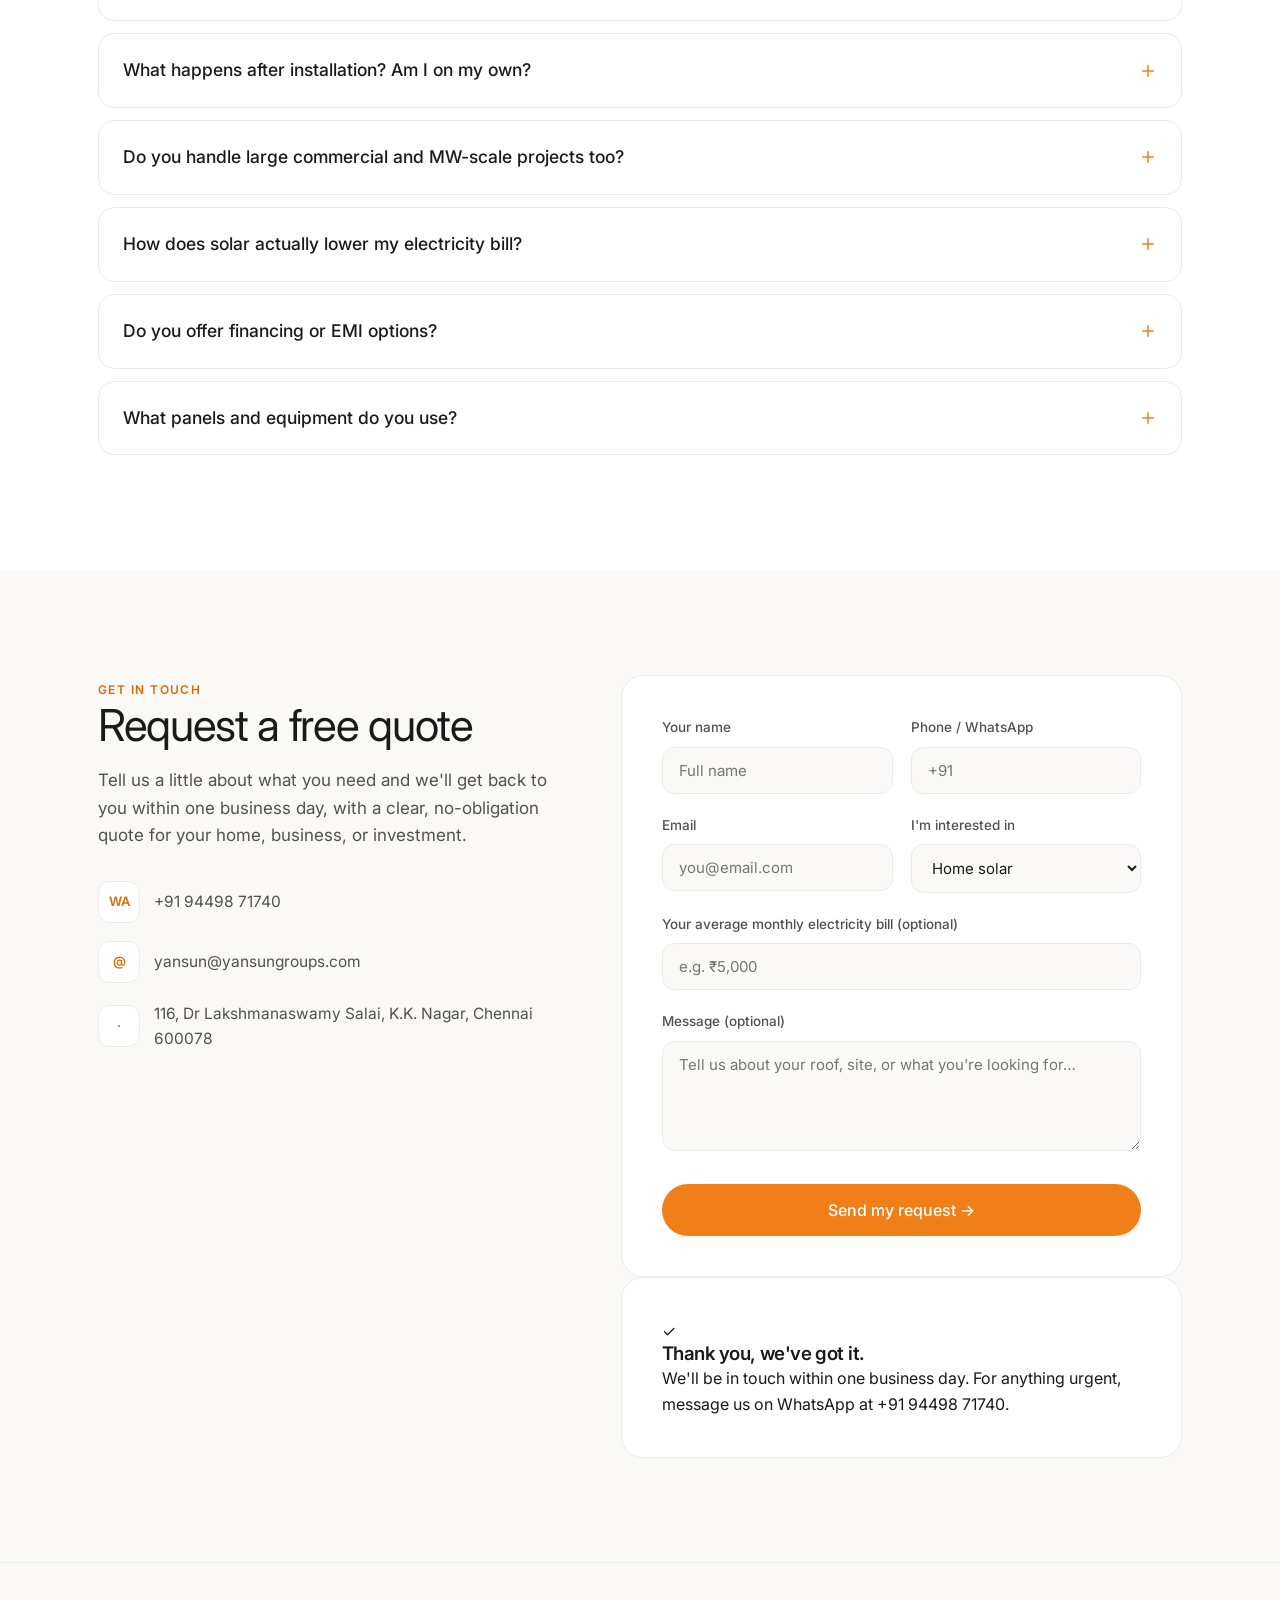
==== commit c8f3c2bb: "Fix savings-card stat wrapping (scoped label selector); remove live-production block" ====
--- a/index.html
+++ b/index.html
@@ -156,13 +156,6 @@
                 <div class="bar"><i class="bar-old"></i></div>
                 <div class="bill-line"><span>With YanSun solar</span><span class="bn">₹500</span></div>
                 <div class="bar"><i class="bar-new"></i></div>
-              </div>
-              <div class="scard-live">
-                <div class="live-head"><span>Live solar production</span><span class="live-time">Updated 16:15</span></div>
-                <div class="live-row">
-                  <b><span class="scount" data-to="23">0</span>.6 kWh</b>
-                  <div class="spark" aria-hidden="true"><i></i><i></i><i></i><i></i><i></i><i></i><i></i><i></i></div>
-                </div>
               </div>
               <div class="scard-foot">Illustrative example for a 5 kW home</div>
             </div>
--- a/styles.css
+++ b/styles.css
@@ -258,11 +258,11 @@
 .scard-body{padding:20px 22px 22px}
 .scard-stats{display:flex;gap:18px;padding-bottom:18px;border-bottom:1px solid var(--line)}
 .scard-stats>div{flex:1}
-.scard-stats b{display:block;font-family:var(--font-display);font-size:26px;font-weight:600;letter-spacing:-.02em;color:var(--ink);line-height:1.05}
+.scard-stats b{display:block;font-family:var(--font-display);font-size:21px;font-weight:600;letter-spacing:-.02em;color:var(--ink);line-height:1.1;white-space:nowrap}
 .scard-stats b em{font-style:normal;font-size:13.5px;color:var(--ink-soft);font-weight:500}
-.scard-stats span{font-size:12.5px;color:var(--muted);margin-top:4px;display:block}
+.scard-stats>div>span{font-size:12.5px;color:var(--muted);margin-top:4px;display:block}
 .scard-stats>div:first-child b{color:var(--orange-dark)}
-.scard-bill{padding:18px 0;border-bottom:1px solid var(--line)}
+.scard-bill{padding:18px 0 4px}
 .bill-line{display:flex;justify-content:space-between;font-size:13px;color:var(--ink-soft);margin-bottom:7px}
 .bill-line .bn{color:var(--orange-dark);font-weight:600}
 .scard-bill .bar{height:8px;background:var(--cream-2);border-radius:6px;overflow:hidden;margin-bottom:14px}
@@ -272,25 +272,13 @@
 .bar-new{background:linear-gradient(90deg,var(--orange),var(--orange-dark))}
 .scard.go .bar-old{width:100%}
 .scard.go .bar-new{width:12%}
-.scard-live{padding-top:16px}
-.live-head{display:flex;justify-content:space-between;align-items:center;margin-bottom:9px}
-.live-head>span:first-child{font-size:12.5px;color:var(--ink-soft);display:flex;align-items:center;gap:7px}
-.live-head>span:first-child::before{content:"";width:7px;height:7px;border-radius:50%;background:#37c871;animation:livePulse 2s ease-out infinite}
-.live-time{font-size:11.5px;color:var(--muted)}
-@keyframes livePulse{0%{box-shadow:0 0 0 0 rgba(55,200,113,.5)}70%{box-shadow:0 0 0 7px rgba(55,200,113,0)}100%{box-shadow:0 0 0 0 rgba(55,200,113,0)}}
-.live-row{display:flex;justify-content:space-between;align-items:flex-end}
-.live-row b{font-family:var(--font-display);font-size:22px;font-weight:600;color:var(--ink);letter-spacing:-.02em}
-.spark{display:flex;align-items:flex-end;gap:3px;height:30px}
-.spark i{width:5px;border-radius:2px;background:rgba(240,127,26,.55)}
-.spark i:nth-child(1){height:35%}.spark i:nth-child(2){height:55%}.spark i:nth-child(3){height:45%}.spark i:nth-child(4){height:70%}.spark i:nth-child(5){height:58%}.spark i:nth-child(6){height:85%}.spark i:nth-child(7){height:72%}.spark i:nth-child(8){height:96%}
-.scard-foot{margin-top:16px;font-size:11px;color:var(--muted);text-align:center}
+.scard-foot{margin-top:18px;font-size:11px;color:var(--muted);text-align:center}
 @media(max-width:860px){
   .benefit-grid{grid-template-columns:1fr;gap:38px}
   .benefit-copy p{max-width:none}
 }
 @media(prefers-reduced-motion:reduce){
   .scard-cells i,.scard-bill .bar i{transition:none!important}
-  .live-head>span:first-child::before{animation:none!important}
 }
 
 /* phone frame around the savings card */
